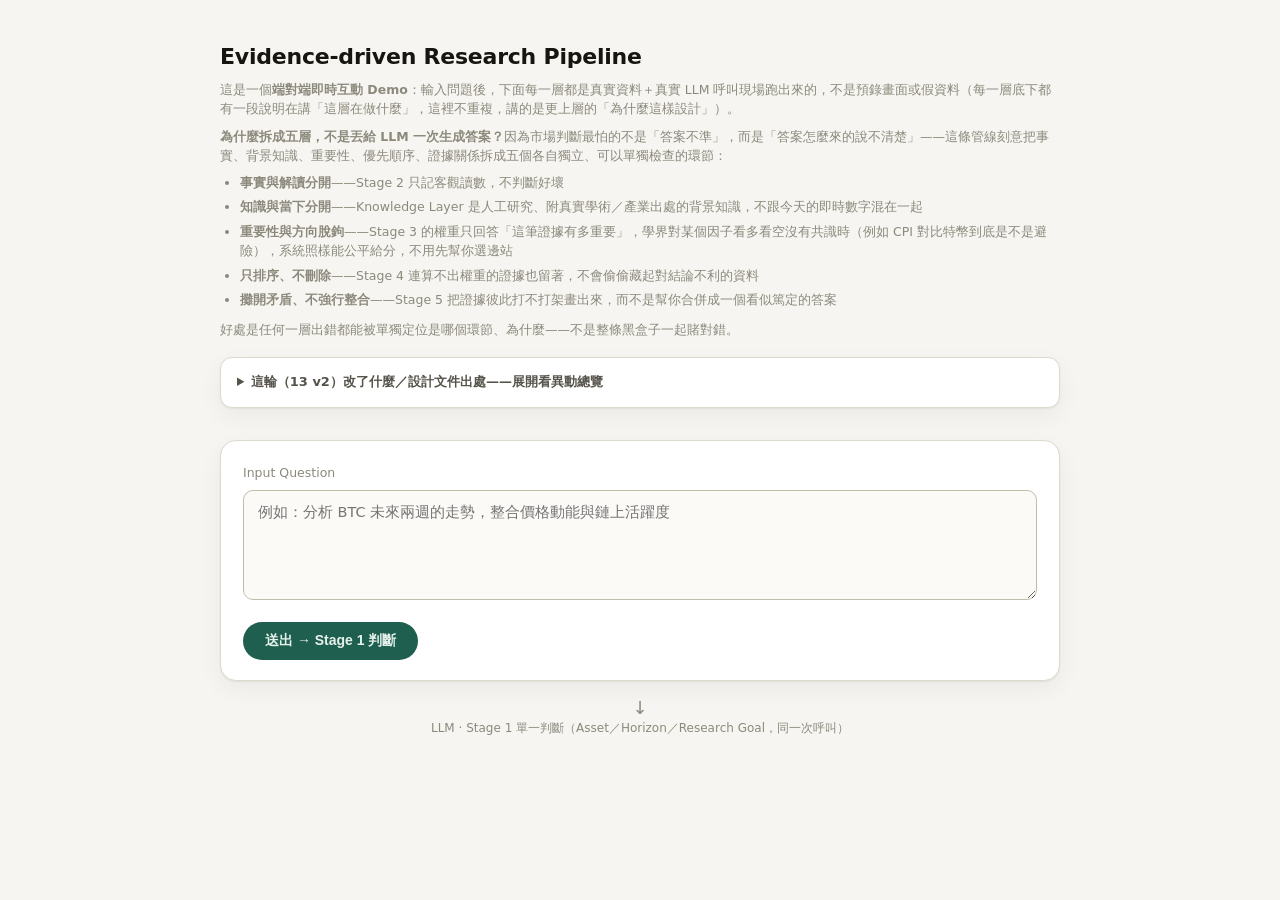
==== 14_流程圖視覺報告.html @ 1dd5ca8c "add: 14 顯示規格檔來源與 features 全欄位；demo API 的爬蟲文字接上注入防護 **14 顯示層**：資料早就是規格檔驅動的了，但畫面上看不出來——看不出數字照哪份 規格檔算、規" ====
<!--
  對應：[[13流程圖迭代定案v2]]（Stage 1-9 這輪異動）

  ⚠️ 畫面 badge 編號跟 13 文件的設計編號**不是一一對應**，這是刻意的，理由見下方
  ①，換算表如下（後面提到「Stage N」除非特別註明，一律是設計文件編號）：

  | 設計文件編號 | 內容 | 畫面 badge |
  |---|---|---|
  | Stage 1 | LLM 判斷 Asset/Horizon/Research Goal | 1 |
  | Stage 2 | Feature Extraction | 2 |
  | Stage 3 | Knowledge Layer | （併入 Stage 2 卡片，點開才看得到，無獨立 badge） |
  | Stage 4 | Dynamic Evidence Weight Engine | 3 |
  | Stage 5 | Evidence Card ＋ Prioritization | 4 |
  | Stage 6 | Evidence Graph | 5 |
  | Stage 7 | 交叉驗證層 | 6 |
  | Stage 8 | 辯論層 | 7 |
  | Stage 9 | 結論層＋信心分數 | 8 |

  頁面編號沿革（2026-08-02 三次異動）：
  ①原本獨立一個區塊的 Knowledge Layer（設計文件 Stage 3）併進 Stage 2 卡片內，
    改成點開「查看 Knowledge Layer」才看得到——它本來就是查表用的背景知識，
    不是每次都要看的即時數字，這一併就讓後面所有 badge 都比設計編號少 1。
    程式碼內部的 id 前綴（s3／s4／s5／s6…）刻意跟設計文件編號對齊、不跟著
    badge 換，只有畫面上看得到的 badge 數字跟標題文字改了，避免動到大量
    內部管線只為了改個顯示編號。
  ②新增 Evidence Graph（設計文件 Stage 6，畫面 badge 5）——吃 Stage 5 已經
    抓到的 evidence_cards 在前端組圖，不打 /api/stage6（避免重跑一次完整
    pipeline、多等一次 LLM），圖演算法是 webapp/stage1_demo_api.py 的
    `_build_evidence_graph` 移植版，兩邊要保持邏輯一致。同時新增第六個
    factor：etf（美國現貨 BTC ETF 淨流量，資料源 bitbo.io，樣本只有近 9-10
    個交易日）。
  ③新增交叉驗證／辯論／結論三層（設計文件 Stage 7-9，畫面 badge 6-8）——
    **不重寫一套新的推理鏈**，直接呼叫 agent/reasoning/pipeline.py 既有的
    run_reasoning()（Step A→B→C1/C2→D＋L5 信心分數，846+ 測試覆蓋、
    release/v1 上線），只把 Stage 5 的 Evidence Card 轉成它要的 Evidence
    物件格式。這三層很貴（最多 7 次 LLM），改成按鈕手動觸發，不像前面幾層
    自動打。
  ④Stage 2 卡片與 Evidence Card 補上「規格檔來源」顯示——端點／參數／欄位清單
    讀自 `Stage 2 — Feature Extraction/{factor}.yaml`、卡片格子讀自
    `Stage 5 — Evidence Card ＋ Prioritization/{factor}.md`（見 webapp/stage_specs.py）。
    這件事本來只在程式裡，畫面上看不出來數字是照哪份規格檔算的，也看不出
    「規格檔定義了幾格、哪幾格結構性不存在／哪幾格 demo 還沒實作」。現在每張
    Stage 2 卡片下方會列出規格檔路徑與欄位分類，可展開看 features 全欄位；
    Evidence Card 則顯示卡片 schema 出處、對應欄位（如 cpi 的
    primary_horizon → reaction_window）與「schema 有、這次填不出來」的格子。
    panews_sentiment 另外顯示爬蟲文字的注入防護結果（隔離／標記篇數）。
  全部為真實可互動 demo，呼叫 HOYAbit_ai_agent/webapp/stage1_demo_api.py：
    Stage 1 打 Bedrock 判斷 Asset/Horizon/Research Goal（單一 LLM call）
    Stage 2/3/4/5（設計編號，畫面 2/3/4）由同一次 /api/stage5 呼叫驅動（避免多次 LLM 窗口判斷不一致）
    Stage 6（畫面 5）前端組圖，不額外打 API
    Stage 7-9（畫面 6-8）呼叫 /api/stage789，手動按鈕觸發
    Knowledge Layer 純查表讀 Stage 3 — Knowledge Layer/{factor}.md，刻意不打 LLM
  啟動方式見同目錄 HOYAbit_ai_agent/webapp/stage1_demo_api.py 檔頭註解。
-->
<!doctype html>
<html lang="zh-Hant">
<head>
<meta charset="utf-8">
<meta name="viewport" content="width=device-width, initial-scale=1">
<title>Evidence-driven Research Pipeline · Stage 1-9</title>
<style>
  :root {
    color-scheme: light;
    --page: #f6f5f1;
    --surface: #ffffff;
    --surface-2: #fbfaf7;
    --ink: #16150f;
    --ink-2: #55534a;
    --muted: #8c897c;
    --line: #ddd9cc;
    --line-strong: #c2bda9;
    --accent-1: #1f5f4f;   /* Stage 1 — 已可互動 */
    --accent-1-bg: #e6f1ec;
    --accent-2: #a15b1f;   /* Stage 2 — 設計骨架 */
    --accent-2-bg: #f5ead9;
    --accent-3: #5b3fa1;   /* Stage 3 — 設計骨架 */
    --accent-3-bg: #ece6f7;
    --accent-4: #1f5f8f;   /* Stage 4 — 已可互動 */
    --accent-4-bg: #e3edf5;
    --accent-5: #7a5230;   /* Stage 5 — 已可互動 */
    --accent-5-bg: #f2e9df;
    --accent-6: #2f6a6a;   /* Stage 6（畫面編號 5）— Evidence Graph，已可互動 */
    --accent-6-bg: #e2eeee;
    --accent-7: #8a6d1f;   /* Stage 7（畫面編號 6）— 交叉驗證層，已可互動 */
    --accent-7-bg: #f3ecd7;
    --accent-8: #8f2f4f;   /* Stage 8（畫面編號 7）— 辯論層，已可互動 */
    --accent-8-bg: #f5e2e8;
    --accent-9: #2f3f8f;   /* Stage 9（畫面編號 8）— 結論層＋信心分數，已可互動 */
    --accent-9-bg: #e2e5f5;
    --danger: #a13f2f;
    --danger-bg: #f6e6e2;
    --shadow: 0 1px 2px rgba(22,21,15,0.06), 0 8px 24px rgba(22,21,15,0.05);
  }
  @media (prefers-color-scheme: dark) {
    :root {
      color-scheme: dark;
      --page: #12110d;
      --surface: #1c1b16;
      --surface-2: #201f19;
      --ink: #f3f1e8;
      --ink-2: #c9c6b7;
      --muted: #948f7d;
      --line: #38362c;
      --line-strong: #4c4938;
      --accent-1: #5fcf9f;
      --accent-1-bg: #1c2e26;
      --accent-2: #e0a25c;
      --accent-2-bg: #332a1a;
      --accent-3: #b39cf0;
      --accent-3-bg: #2a2438;
      --accent-4: #6fb3e0;
      --accent-4-bg: #1c2a33;
      --accent-5: #d3a878;
      --accent-5-bg: #2e2519;
      --accent-6: #6fd0d0;
      --accent-6-bg: #1c2f2f;
      --accent-7: #d9b95c;
      --accent-7-bg: #332c18;
      --accent-8: #e08aa8;
      --accent-8-bg: #331c26;
      --accent-9: #8a97e0;
      --accent-9-bg: #1c1f33;
      --danger: #e08a78;
      --danger-bg: #3a2420;
      --shadow: 0 1px 2px rgba(0,0,0,0.3), 0 8px 24px rgba(0,0,0,0.35);
    }
  }
  :root[data-theme="dark"] {
    color-scheme: dark;
    --page: #12110d; --surface: #1c1b16; --surface-2: #201f19; --ink: #f3f1e8; --ink-2: #c9c6b7; --muted: #948f7d;
    --line: #38362c; --line-strong: #4c4938;
    --accent-1: #5fcf9f; --accent-1-bg: #1c2e26;
    --accent-2: #e0a25c; --accent-2-bg: #332a1a;
    --accent-3: #b39cf0; --accent-3-bg: #2a2438;
    --accent-4: #6fb3e0; --accent-4-bg: #1c2a33;
    --accent-5: #d3a878; --accent-5-bg: #2e2519;
    --accent-6: #6fd0d0; --accent-6-bg: #1c2f2f;
    --accent-7: #d9b95c; --accent-7-bg: #332c18;
    --accent-8: #e08aa8; --accent-8-bg: #331c26;
    --accent-9: #8a97e0; --accent-9-bg: #1c1f33;
    --danger: #e08a78; --danger-bg: #3a2420;
    --shadow: 0 1px 2px rgba(0,0,0,0.3), 0 8px 24px rgba(0,0,0,0.35);
  }
  :root[data-theme="light"] {
    color-scheme: light;
    --page: #f6f5f1; --surface: #ffffff; --surface-2: #fbfaf7; --ink: #16150f; --ink-2: #55534a; --muted: #8c897c;
    --line: #ddd9cc; --line-strong: #c2bda9;
    --accent-1: #1f5f4f; --accent-1-bg: #e6f1ec;
    --accent-2: #a15b1f; --accent-2-bg: #f5ead9;
    --accent-3: #5b3fa1; --accent-3-bg: #ece6f7;
    --accent-4: #1f5f8f; --accent-4-bg: #e3edf5;
    --accent-5: #7a5230; --accent-5-bg: #f2e9df;
    --accent-6: #2f6a6a; --accent-6-bg: #e2eeee;
    --accent-7: #8a6d1f; --accent-7-bg: #f3ecd7;
    --accent-8: #8f2f4f; --accent-8-bg: #f5e2e8;
    --accent-9: #2f3f8f; --accent-9-bg: #e2e5f5;
    --danger: #a13f2f; --danger-bg: #f6e6e2;
    --shadow: 0 1px 2px rgba(22,21,15,0.06), 0 8px 24px rgba(22,21,15,0.05);
  }

  * { box-sizing: border-box; }
  body {
    margin: 0;
    background: var(--page);
    color: var(--ink);
    font-family: system-ui, -apple-system, "Segoe UI", "Microsoft JhengHei", sans-serif;
    line-height: 1.55;
  }
  code, .mono { font-family: ui-monospace, Consolas, "SFMono-Regular", monospace; }

  .wrap { max-width: 880px; margin: 0 auto; padding: 40px 20px 80px; }

  header.top { margin-bottom: 28px; }
  header.top h1 { font-size: 22px; margin: 0 0 6px; letter-spacing: -0.01em; }
  header.top .lineage { color: var(--muted); font-size: 12.5px; margin: 0 0 18px; }
  header.top .lineage code { font-size: 12px; }
  header.top .lineage p { margin: 0 0 8px; }
  header.top .lineage ul { margin: 4px 0 10px; padding-left: 20px; }
  header.top .lineage li { margin-bottom: 6px; line-height: 1.5; }

  .changelog {
    background: var(--surface); border: 1px solid var(--line); border-radius: 12px;
    padding: 14px 16px; box-shadow: var(--shadow);
  }
  .changelog summary { cursor: pointer; font-size: 13px; color: var(--ink-2); font-weight: 600; }
  .changelog table { width: 100%; border-collapse: collapse; margin-top: 12px; font-size: 12.5px; }
  .changelog th, .changelog td { text-align: left; padding: 6px 8px; border-bottom: 1px solid var(--line); vertical-align: top; }
  .changelog th { color: var(--muted); font-weight: 600; }

  .stack { position: relative; margin-top: 32px; }

  .page { display: block; }
  .page.hidden { display: none; }

  .card {
    background: var(--surface); border: 1px solid var(--line); border-radius: 16px;
    padding: 22px 22px 20px; box-shadow: var(--shadow);
  }

  .query-card textarea {
    width: 100%; min-height: 110px; resize: vertical;
    border: 1px solid var(--line-strong); border-radius: 10px; padding: 12px 14px;
    background: var(--surface-2); color: var(--ink); font-size: 14.5px; font-family: inherit;
  }
  .query-card textarea:focus { outline: 2px solid var(--accent-1); outline-offset: 1px; }
  .query-card label { display: block; font-size: 12.5px; color: var(--muted); margin-bottom: 8px; }

  .submit-row { display: flex; align-items: center; gap: 14px; margin-top: 14px; }
  button.primary {
    appearance: none; border: none; border-radius: 999px; cursor: pointer;
    background: var(--accent-1); color: var(--accent-1-bg); font-size: 14px; font-weight: 600;
    padding: 10px 22px; transition: opacity .15s ease;
  }
  button.primary:hover { opacity: .88; }
  button.primary:disabled { opacity: .5; cursor: default; }
  button.ghost {
    appearance: none; border: 1px solid var(--line-strong); border-radius: 999px; cursor: pointer;
    background: transparent; color: var(--ink-2); font-size: 13px; padding: 8px 16px;
  }
  .spinner {
    width: 15px; height: 15px; border-radius: 50%;
    border: 2px solid var(--line-strong); border-top-color: var(--accent-1);
    animation: spin .7s linear infinite; display: none;
  }
  .spinner.on { display: inline-block; }
  @keyframes spin { to { transform: rotate(360deg); } }

  .flow-arrow {
    display: flex; flex-direction: column; align-items: center; gap: 2px;
    color: var(--muted); font-size: 12px; margin: 18px 0;
  }
  .flow-arrow .glyph { font-size: 18px; line-height: 1; }

  .error-box {
    display: none; margin-top: 14px; padding: 12px 14px; border-radius: 10px;
    background: var(--danger-bg); color: var(--danger); font-size: 13px; white-space: pre-wrap;
  }
  .error-box.on { display: block; }

  /* --- Page 2 --- */
  .echo-question {
    font-size: 13px; color: var(--muted); margin-bottom: 4px;
  }
  .echo-question .q-text {
    display: block; margin-top: 6px; font-size: 15px; color: var(--ink); font-weight: 600;
  }

  .stage-card { border-radius: 16px; padding: 20px 22px; margin-top: 18px; border: 1px solid var(--line); box-shadow: var(--shadow); }
  .stage-head { display: flex; align-items: center; gap: 10px; margin-bottom: 14px; }
  /* 大標下的一句話：這層在做什麼。跟卡片最下方那段長註記分工——
     這裡回答「是什麼」，下面那段回答「怎麼做到的、有哪些限制」。 */
  .stage-lead {
    margin: -6px 0 14px; font-size: 13px; line-height: 1.65; color: var(--ink-2);
    padding-left: 36px;   /* 對齊標題文字，讓它看起來是標題的延伸而不是內容的一部分 */
  }
  .stage-lead b { color: var(--ink); font-weight: 600; }

  /* 三型差異對照表：Statistical／Event／Sentiment 在該層各自被怎麼處理 */
  .type-table {
    margin: 0 0 14px 36px; border-collapse: collapse; font-size: 12.5px;
    background: var(--surface); border: 1px solid var(--line); border-radius: 8px; overflow: hidden;
  }
  .type-table th, .type-table td {
    text-align: left; padding: 7px 10px; border-bottom: 1px solid var(--line); vertical-align: top;
  }
  .type-table tr:last-child td { border-bottom: none; }
  .type-table th { color: var(--muted); font-weight: 600; white-space: nowrap; background: var(--surface-2); }
  .type-table td:first-child { white-space: nowrap; font-weight: 600; color: var(--ink); }
  .type-table code { font-size: 11.5px; }
  details.type-box { margin: 0 0 14px 36px; }
  details.type-box > summary {
    cursor: pointer; font-size: 12.5px; color: var(--ink-2); font-weight: 600; margin-bottom: 8px;
  }
  details.type-box .type-table { margin-left: 0; }
  .stage-badge {
    width: 26px; height: 26px; border-radius: 8px; display: flex; align-items: center; justify-content: center;
    font-size: 13px; font-weight: 700; flex: none;
  }
  .stage-title { font-size: 14.5px; font-weight: 700; }
  .stage-tag {
    font-size: 11px; padding: 2px 8px; border-radius: 999px; font-weight: 600; margin-left: auto;
  }

  .s1 { background: var(--accent-1-bg); }
  .s1 .stage-badge { background: var(--accent-1); color: var(--accent-1-bg); }
  .s1 .stage-title { color: var(--accent-1); }
  .s1 .stage-tag { background: var(--accent-1); color: var(--accent-1-bg); }

  .s2 { background: var(--accent-2-bg); }
  .s2 .stage-badge { background: var(--accent-2); color: var(--accent-2-bg); }
  .s2 .stage-title { color: var(--accent-2); }
  .s2 .stage-tag { background: transparent; color: var(--accent-2); border: 1px solid var(--accent-2); }

  .s3 { background: var(--accent-3-bg); }
  .s3 .stage-badge { background: var(--accent-3); color: var(--accent-3-bg); }
  .s3 .stage-title { color: var(--accent-3); }
  .s3 .stage-tag { background: transparent; color: var(--accent-3); border: 1px solid var(--accent-3); }

  .s4 { background: var(--accent-4-bg); }
  .s4 .stage-badge { background: var(--accent-4); color: var(--accent-4-bg); }
  .s4 .stage-title { color: var(--accent-4); }
  .s4 .stage-tag { background: var(--accent-4); color: var(--accent-4-bg); }

  .s5 { background: var(--accent-5-bg); }
  .s5 .stage-badge { background: var(--accent-5); color: var(--accent-5-bg); }
  .s5 .stage-title { color: var(--accent-5); }
  .s5 .stage-tag { background: var(--accent-5); color: var(--accent-5-bg); }

  .s6 { background: var(--accent-6-bg); }
  .s6 .stage-badge { background: var(--accent-6); color: var(--accent-6-bg); }
  .s6 .stage-title { color: var(--accent-6); }
  .s6 .stage-tag { background: var(--accent-6); color: var(--accent-6-bg); }

  /* ---- Stage 6：真的畫成節點圖，不是清單 ---- */
  .graph-wrap {
    background: var(--surface); border: 1px solid var(--line); border-radius: 12px;
    padding: 8px; display: flex; justify-content: center;
  }
  .graph-svg { width: 100%; max-width: 480px; height: auto; }
  .graph-svg .g-edge-line { stroke-width: 1.6; fill: none; }
  .graph-svg .g-edge-line.independent { stroke: var(--line-strong); stroke-dasharray: 4 3; }
  .graph-svg .g-edge-line.supports { stroke: var(--accent-6); }
  .graph-svg .g-edge-line.conflicts { stroke: var(--danger); }
  .graph-svg .g-edge-label {
    font-size: 8.5px; fill: var(--muted); font-weight: 600; text-anchor: middle;
  }
  .graph-svg .g-node circle {
    fill: var(--accent-6-bg); stroke: var(--accent-6); stroke-width: 1.8;
  }
  .graph-svg .g-node.isolated circle {
    fill: var(--surface-2); stroke: var(--line-strong); stroke-dasharray: 3 2;
  }
  .graph-svg .g-node text {
    font-size: 9.5px; fill: var(--ink); text-anchor: middle; font-weight: 600;
    paint-order: stroke; stroke: var(--surface); stroke-width: 3px;
  }
  .graph-svg .g-node .g-node-coin { font-size: 7.5px; fill: var(--muted); font-weight: 500; }

  .graph-legend { display: flex; flex-wrap: wrap; gap: 14px; margin-top: 12px; font-size: 11.5px; color: var(--ink-2); }
  .graph-legend .g-item { display: flex; align-items: center; gap: 5px; }
  .graph-legend .g-swatch { width: 16px; height: 2px; flex: none; }
  .graph-legend .g-swatch.supports { background: var(--accent-6); }
  .graph-legend .g-swatch.conflicts { background: var(--danger); }
  .graph-legend .g-swatch.independent {
    background: repeating-linear-gradient(90deg, var(--line-strong) 0 4px, transparent 4px 7px);
  }
  .graph-legend .g-dot {
    width: 10px; height: 10px; border-radius: 50%; flex: none;
    background: var(--surface-2); border: 1.5px dashed var(--line-strong);
  }

  .graph-edge-row { display: flex; align-items: center; gap: 8px; font-size: 13px; margin-bottom: 6px; }
  .graph-edge-row .rel-tag {
    font-size: 10.5px; font-weight: 700; padding: 1px 7px; border-radius: 999px;
    background: var(--accent-6); color: var(--accent-6-bg); flex: none;
  }
  .graph-edge-row .rel-tag.conflicts { background: var(--danger); color: var(--danger-bg); }
  .graph-edge-row .rel-tag.independent { background: var(--line-strong); color: var(--ink); }

  .s7 { background: var(--accent-7-bg); }
  .s7 .stage-badge { background: var(--accent-7); color: var(--accent-7-bg); }
  .s7 .stage-title { color: var(--accent-7); }
  .s7 .stage-tag { background: var(--accent-7); color: var(--accent-7-bg); }

  .s8 { background: var(--accent-8-bg); }
  .s8 .stage-badge { background: var(--accent-8); color: var(--accent-8-bg); }
  .s8 .stage-title { color: var(--accent-8); }
  .s8 .stage-tag { background: var(--accent-8); color: var(--accent-8-bg); }

  .s9 { background: var(--accent-9-bg); }
  .s9 .stage-badge { background: var(--accent-9); color: var(--accent-9-bg); }
  .s9 .stage-title { color: var(--accent-9); }
  .s9 .stage-tag { background: var(--accent-9); color: var(--accent-9-bg); }

  /* Stage 6-8（辯論鏈）觸發按鈕：這段很貴（最多 7 次 LLM），不像前面自動打，
     要 Ken 自己按才會跑。 */
  .reason-trigger {
    display: flex; align-items: center; gap: 12px; padding: 14px 16px;
    background: var(--surface); border: 1px dashed var(--line-strong); border-radius: 12px;
  }
  .reason-trigger .rt-note { font-size: 12.5px; color: var(--muted); flex: 1 1 auto; }

  /* 交叉驗證層：一致訊號 / 矛盾訊號 兩欄並排 */
  .cv-columns { display: grid; grid-template-columns: 1fr 1fr; gap: 14px; }
  @media (max-width: 620px) { .cv-columns { grid-template-columns: 1fr; } }
  .cv-col h5 { margin: 0 0 8px; font-size: 12px; display: flex; align-items: center; gap: 6px; }
  .cv-col ul { margin: 0; padding-left: 18px; font-size: 12.5px; color: var(--ink-2); }
  .cv-col li { margin-bottom: 6px; line-height: 1.55; }
  .cv-dot { width: 8px; height: 8px; border-radius: 50%; flex: none; }
  .cv-dot.ok { background: var(--accent-6); }
  .cv-dot.warn { background: var(--danger); }

  /* 辯論逐輪：正方／反方交錯排版，像對話串 */
  .debate-round { margin-bottom: 16px; }
  .debate-round .dr-label { font-size: 11px; color: var(--muted); font-weight: 700; letter-spacing: .04em; margin-bottom: 8px; text-transform: uppercase; }
  .debate-turn {
    border-radius: 12px; padding: 12px 14px; margin-bottom: 8px; font-size: 13px; line-height: 1.6;
    max-width: 92%;
  }
  .debate-turn.bull { background: var(--accent-6-bg); border: 1px solid var(--accent-6); margin-right: auto; }
  .debate-turn.bear { background: var(--accent-8-bg); border: 1px solid var(--accent-8); margin-left: auto; }
  .debate-turn .dt-role { font-size: 11px; font-weight: 700; margin-bottom: 5px; display: flex; align-items: center; gap: 6px; }
  .debate-turn.bull .dt-role { color: var(--accent-6); }
  .debate-turn.bear .dt-role { color: var(--accent-8); }
  .debate-turn .dt-critique {
    margin-bottom: 8px; padding-bottom: 8px; border-bottom: 1px dashed var(--line-strong);
    color: var(--ink-2); font-style: italic;
  }
  .debate-turn .dt-evidence { margin-top: 8px; }

  /* 結論層＋信心分數：圓環量表 */
  .conclusion-box { font-size: 13.5px; line-height: 1.7; }
  .confidence-gauge { display: flex; align-items: center; gap: 18px; margin: 10px 0 16px; flex-wrap: wrap; }
  .cg-ring { flex: none; }
  .cg-breakdown { flex: 1 1 240px; min-width: 200px; }
  .cg-bar-row { display: flex; align-items: center; gap: 8px; margin-bottom: 7px; font-size: 12px; }
  .cg-bar-row .cg-label { flex: 0 0 92px; color: var(--muted); }
  .cg-bar-track { flex: 1 1 auto; height: 7px; border-radius: 999px; background: var(--surface-2); border: 1px solid var(--line); overflow: hidden; }
  .cg-bar-fill { height: 100%; background: var(--accent-9); border-radius: 999px; }
  .cg-bar-row .cg-value { flex: 0 0 34px; text-align: right; font-weight: 600; }

  .field-row { display: flex; flex-wrap: wrap; gap: 10px 24px; margin-bottom: 10px; }
  .field { min-width: 140px; }
  .field .k { font-size: 11.5px; color: var(--muted); margin-bottom: 3px; }
  .field .v { font-size: 14px; font-weight: 600; }
  .chip {
    display: inline-block; padding: 2px 10px; border-radius: 999px; font-size: 12.5px;
    background: var(--surface); border: 1px solid var(--line-strong); margin: 2px 4px 2px 0;
  }
  .reasoning { font-size: 13px; color: var(--ink-2); margin-top: 10px; border-top: 1px dashed var(--line-strong); padding-top: 10px; }

  .schema-grid { display: grid; grid-template-columns: repeat(auto-fit, minmax(200px, 1fr)); gap: 12px; }
  /* 一個 factor 佔滿一整列、由上往下堆疊——每個 factor 的欄位在寬版面裡
     左右對齊比較好讀，不會被擠成窄欄折行。 */
  .factor-row { display: grid; grid-template-columns: 1fr; gap: 12px; }

  /* 出處清單：預設收合，避免一長串網址把卡片撐爛 */
  .ref-box {
    margin-top: 4px; border: 1px solid var(--line); border-radius: 8px;
    background: var(--surface); padding: 8px 10px;
  }
  .ref-box summary {
    cursor: pointer; font-size: 12px; color: var(--ink-2); font-weight: 600;
    list-style: revert;
  }
  .ref-box[open] summary { margin-bottom: 8px; }
  .ref-body .lr-note { margin-top: 8px; }
  .ref-list { margin: 4px 0 0; padding-left: 18px; font-size: 12.5px; color: var(--ink-2); }
  .ref-list li { margin-bottom: 5px; line-height: 1.5; }
  .ref-list a { color: var(--accent-3); text-decoration: none; }
  .ref-list a:hover { text-decoration: underline; }
  .ref-tag {
    display: inline-block; margin-right: 6px; padding: 0 6px; border-radius: 4px;
    font-size: 10px; font-weight: 700; letter-spacing: .02em;
    background: var(--surface-2); border: 1px solid var(--line-strong); color: var(--muted);
  }
  .schema-block {
    background: var(--surface); border: 1px solid var(--line); border-radius: 10px; padding: 12px 14px;
  }
  .schema-block h4 { margin: 0 0 8px; font-size: 12.5px; display: flex; align-items: center; gap: 8px; }
  .schema-block ul { margin: 0; padding-left: 18px; font-size: 12.5px; color: var(--ink-2); }
  .schema-block li { margin-bottom: 3px; }

  .live-pill {
    font-size: 10.5px; font-weight: 600; padding: 1px 7px; border-radius: 999px;
    background: var(--accent-1); color: var(--accent-1-bg);
  }
  .live-pill.err { background: var(--danger); color: var(--danger-bg); }
  .live-result {
    display: none; margin-top: 10px; padding-top: 10px; border-top: 1px dashed var(--line-strong);
    font-size: 12.5px;
  }
  /* 固定寬度標籤欄＋彈性內容欄的兩欄式排版（像 definition list）：
     卡片改成滿版寬度後，原本左右對齊到底（justify-content: space-between）
     在短值上會把標籤跟值拉開一大截空白，在長值上又會擠成一團——換成標籤固定
     寬度、值往右接著寫、需要就自然換行，短值長值都能對齊、不再忽鬆忽緊。 */
  .live-result .lr-row { display: flex; align-items: flex-start; gap: 14px; margin-bottom: 7px; }
  .live-result .lr-row .lr-k { color: var(--muted); flex: 0 0 150px; }
  .live-result .lr-row .lr-v { font-weight: 500; flex: 1 1 auto; min-width: 0; line-height: 1.6; }
  .live-result .lr-note { color: var(--muted); font-size: 11.5px; margin-top: 6px; }
  .mini-error { display: none; margin-top: 8px; font-size: 12px; color: var(--danger); }

  .todo-note {
    margin-top: 14px; font-size: 12px; color: var(--muted); display: flex; gap: 6px; align-items: flex-start;
  }
  .todo-note .dot { flex: none; margin-top: 5px; width: 6px; height: 6px; border-radius: 50%; background: currentColor; }

  .back-row { margin-top: 22px; }
</style>
</head>
<body>
<div class="wrap">

  <header class="top">
    <h1>Evidence-driven Research Pipeline</h1>
    <div class="lineage">
      <p>這是一個<b>端對端即時互動 Demo</b>：輸入問題後，下面每一層都是真實資料＋真實 LLM 呼叫現場跑出來的，不是預錄畫面或假資料（每一層底下都有一段說明在講「這層在做什麼」，這裡不重複，講的是更上層的「為什麼這樣設計」）。</p>
      <p><b>為什麼拆成五層，不是丟給 LLM 一次生成答案？</b>因為市場判斷最怕的不是「答案不準」，而是「答案怎麼來的說不清楚」——這條管線刻意把事實、背景知識、重要性、優先順序、證據關係拆成五個各自獨立、可以單獨檢查的環節：</p>
      <ul>
        <li><b>事實與解讀分開</b>——Stage 2 只記客觀讀數，不判斷好壞</li>
        <li><b>知識與當下分開</b>——Knowledge Layer 是人工研究、附真實學術／產業出處的背景知識，不跟今天的即時數字混在一起</li>
        <li><b>重要性與方向脫鉤</b>——Stage 3 的權重只回答「這筆證據有多重要」，學界對某個因子看多看空沒有共識時（例如 CPI 對比特幣到底是不是避險），系統照樣能公平給分，不用先幫你選邊站</li>
        <li><b>只排序、不刪除</b>——Stage 4 連算不出權重的證據也留著，不會偷偷藏起對結論不利的資料</li>
        <li><b>攤開矛盾、不強行整合</b>——Stage 5 把證據彼此打不打架畫出來，而不是幫你合併成一個看似篤定的答案</li>
      </ul>
      <p>好處是任何一層出錯都能被單獨定位是哪個環節、為什麼——不是整條黑盒子一起賭對錯。</p>
    </div>

    <details class="changelog">
      <summary>這輪（13 v2）改了什麼／設計文件出處——展開看異動總覽</summary>
      <p style="font-size:12.5px; color:var(--muted); margin:0 0 10px;">
        設計文件：<code>13_流程圖迭代定案v2.md</code>（Stage 1-9 這輪異動）／完整迭代脈絡見 <code>07_流程圖迭代定案.md</code>。
        本頁 Stage 1-9（設計文件編號，非畫面 badge 編號）全部接上真實資料與真實 LLM 呼叫，Statistical／Event／Sentiment 三型都有；Stage 6 Evidence Graph 吃 Stage 5 同一份回應在前端畫圖，不再打一次 API；Stage 7-9（交叉驗證／辯論／結論＋信心分數）直接呼叫既有的 <code>agent/reasoning/pipeline.py</code> 完整推理鏈（不重寫一套新的），手動按鈕觸發，不像前面自動打——最多 7 次 LLM 呼叫，太貴不能每次查詢自動跑。
      </p>
      <table>
        <tr><th>項目</th><th>11 原設計</th><th>13 這輪改動</th></tr>
        <tr><td>Query Understanding</td><td>獨立層，判斷方式未明說</td><td>併入 Stage 1，明確定義為<b>單一 LLM 判斷</b></td></tr>
        <tr><td>Stage 1 Evidence Validation</td><td>正式流程第一層</td><td>先暫緩不做（非刪除）</td></tr>
        <tr><td>Stage 2 Feature Extraction</td><td>對已收集證據做特徵抽取，欄位固定</td><td>改成「去抓資料」，<b>時間尺度由 LLM 依 Horizon 決定</b></td></tr>
        <tr><td>Stage 3 Knowledge Layer</td><td>固定 library，last_updated 只記錄結果</td><td>新增<b>每日 rolling window 刷新機制</b></td></tr>
        <tr><td>Stage 4 Dynamic Evidence Weight Engine</td><td>ic 寫死示範值；Modifier 五線索沒範圍沒算法</td><td>ic 改成吃 Horizon 的 <b>rolling_spearman_ic</b>；<code>context_modifier</code> 定範圍 <code>[0.5, 2.0]</code>，砍掉 <code>context</code>，剩四線索各自定義計算依據；Prior Weight 拆<b>三種來源</b>（ic／impact_level／Domain Knowledge）</td></tr>
        <tr><td>Stage 5 Evidence Card ＋ Prioritization</td><td>Evidence Card 只是組裝層，排序另立 Stage 6（五個輸入）</td><td><b>原 Stage 6 併入</b>——排序輸入收斂成<b>單一 <code>evidence_weight</code></b>（2026-08-02 再次拍板：一律照權重，不因 Prior Weight 來源不同而分組；同日補充拍板<b>比大小時取絕對值</b>——負 ic 是反向訊號不是弱訊號，代價是名次不表達方向），<code>evidence_coverage</code> 不參與排序、定義待拍板</td></tr>
      </table>
    </details>
  </header>

  <div class="stack">

    <!-- ============ Page 1：輸入 ============ -->
    <section id="page-1" class="page">
      <div class="card query-card">
        <label for="query-input">Input Question</label>
        <textarea id="query-input" placeholder="例如：分析 BTC 未來兩週的走勢，整合價格動能與鏈上活躍度"></textarea>

        <div class="submit-row">
          <button class="primary" id="submit-btn" type="button">送出 → Stage 1 判斷</button>
          <span class="spinner" id="spinner"></span>
        </div>

        <div class="error-box" id="error-box"></div>
      </div>

      <div class="flow-arrow">
        <span class="glyph">↓</span>
        <span>LLM · Stage 1 單一判斷（Asset／Horizon／Research Goal，同一次呼叫）</span>
      </div>
    </section>

    <!-- ============ Page 2：結果 ============ -->
    <section id="page-2" class="page hidden">

      <div class="card">
        <div class="echo-question">
          Question
          <span class="q-text" id="echo-question-text"></span>
        </div>
      </div>

      <div class="stage-card s1">
        <div class="stage-head">
          <span class="stage-badge">1</span>
          <span class="stage-title">Stage 1 — LLM 判斷結果</span>
          <span class="stage-tag" id="backend-tag">live</span>
        </div>
        <div class="stage-lead"><b>讀懂問題。</b>把一句自然語言問句，拆成後面每一層都要吃的三個判斷：分析哪個幣、看多長的時間、想回答哪一類問題。整條流程只有這裡在「理解人話」，一次 LLM 呼叫同時定案三件事。</div>
        <div class="field-row">
          <div class="field">
            <div class="k">Asset</div>
            <div class="v" id="r-asset"></div>
          </div>
          <div class="field">
            <div class="k">Horizon</div>
            <div class="v" id="r-horizon"></div>
          </div>
          <div class="field">
            <div class="k">Research Goal</div>
            <div class="v" id="r-goal"></div>
          </div>
        </div>
        <div class="reasoning" id="r-reasoning"></div>
      </div>

      <div class="stage-card s2">
        <div class="stage-head">
          <span class="stage-badge">2</span>
          <span class="stage-title">Stage 2 — Feature Extraction</span>
          <span class="stage-tag">4 factors live</span>
        </div>
        <details class="type-box">
          <summary>三型資料在這層的差異——抓法與算得出來的欄位都不同（點開）</summary>
          <table class="type-table">
            <tr><th>型別</th><th>窗口的單位與意義</th><th>算得出來的欄位</th><th>算不出來的欄位（結構性，不是漏做）</th></tr>
            <tr>
              <td>Statistical<br><span class="lr-note">funding_rate／active_address／etf</span></td>
              <td><b>天</b>——「回看多久」。由 LLM 依 Horizon 現場判斷</td>
              <td>現值、<code>percentile</code>（相對這段窗口的位置）、<code>trend</code>（窗口內前後半段比較）</td>
              <td>—</td>
            </tr>
            <tr>
              <td>Event<br><span class="lr-note">cpi</span></td>
              <td><b>月</b>——資料本身是月頻，LLM 判斷的天數要先換算成月（<code>window_months</code>）</td>
              <td>現值、<code>percentile</code>、<code>mom_pct</code>／<code>yoy_pct</code>（月增／年增，事件型才有意義的變化率）</td>
              <td><code>trend</code>——月頻資料在短窗口內只有 1~2 筆，做前後半段比較沒有意義</td>
            </tr>
            <tr>
              <td>Sentiment<br><span class="lr-note">panews_sentiment</span></td>
              <td><b>天,但只決定「往回翻多深」</b>——超出窗口的文章標記為非近期<b>但照樣計入</b>，不是過濾邊界</td>
              <td>情緒分數、<code>nonzero_ratio</code>（關鍵字法的覆蓋率）、<code>window_covered</code>（有沒有翻到窗口底）</td>
              <td>嚴格的 <code>percentile</code>——分數是簡化版關鍵字計分而非 NLP 模型，母體本身可信度有限</td>
            </tr>
            <tr>
              <td>資料源缺歷史<br><span class="lr-note">liquidation</span></td>
              <td><b>秒</b>——沒有「回看窗口」這個概念，只能開 WebSocket 監聽固定秒數</td>
              <td>觀察窗內的清算筆數與金額</td>
              <td><code>percentile</code>／<code>trend</code>／<code>slope</code> 全部——查歷史的 API 已停用，沒有母體可比</td>
            </tr>
          </table>
        </details>
        <div class="stage-lead"><b>去抓資料，只記事實。</b>每個 factor 各自打自己的資料源，算出「現在的值、相對歷史的什麼位置、近期往哪個方向走」。抓多長由 LLM 依上一層的 Horizon 現場判斷。這層不解讀好壞、不給方向結論。<br>每張卡片下方可展開的 <b>Knowledge Layer</b> 是配套的背景知識——「這個 factor 本身是什麼、擅長什麼尺度、跟誰互相印證」，純查表不推理。</div>
        <div class="factor-row" id="stage2-factors"></div>
        <div class="todo-note"><span class="dot"></span><span>五個 factor 各自真的去抓真實資料，不是同一套邏輯換名字——funding_rate／active_address 窗口＝天、由 LLM 依 Horizon 現場判斷（不是查表），而且各自有專屬的背景知識 prompt；cpi 窗口＝月，換算後才抓；liquidation 沒有「回看窗口」這個概念，是真的開 WebSocket 監聽固定秒數，percentile／trend 等需要歷史序列的欄位這個 factor 結構性沒有，一律不產生；panews_sentiment 的窗口只決定「往回翻多深」而不是過濾邊界（超出窗口的文章標記為非近期但照樣計入），翻不到窗口底時會標 <code>window_covered=false</code> 並說明只翻到哪天，情緒分數是簡化版關鍵字計分、不是 NLP 模型（<code>nonzero_ratio</code> 就是這套方法的覆蓋率）。active_address 目前只支援 BTC（資料源限制），查其他幣種會顯示原因。每張卡片下方「查看 Knowledge Layer」點開才是原本獨立一個 Stage 3 區塊的內容——Knowledge 本來就是查表用的背景知識，不是每次都要看的即時數字，跟 Stage 2 的即時抓取結果放在一起、預設收合比較合理。五份內容分別讀自 <code>Stage 3 — Knowledge Layer/{factor}.md</code>——Ken 手動研究、附真實學術／產業出處的正式版本，欄位對照 11流程圖模板.md 的 Statistical／Event／Sentiment Knowledge schema（三型不同骨架，不是同一份欄位表）。刻意不對齊結論：funding_rate 產業文獻偏肯定短期訊號，active_address 近期研究反而在講預測力減弱，cpi 學界對通膨關係沒有共識、liquidation 只能即時監聽沒有歷史可驗證、panews_sentiment 的預測力是狀態依存（極端情緒下才顯著）——每份都根據各自的資料現實寫，不是同一套模板換名字。單一事實來源是這些 .md，這支 demo 只是讀檔解析，刻意不打 LLM（Knowledge Layer 本身是 library，不是推理層）。</span></div>
      </div>

      <div class="stage-card s4">
        <div class="stage-head">
          <span class="stage-badge">3</span>
          <span class="stage-title">Stage 3 — Dynamic Evidence Weight Engine</span>
          <span class="stage-tag" id="weight-live-pill">計算中…</span>
        </div>
        <details class="type-box">
          <summary>三型資料在這層的差異——Prior 用哪種算法、Modifier 讀哪些欄位（點開）</summary>
          <table class="type-table">
            <tr><th>型別</th><th>Prior Weight 怎麼來</th><th>Modifier 的線索差在哪</th></tr>
            <tr>
              <td>Statistical<br><span class="lr-note">funding_rate／active_address／etf／panews_sentiment</span></td>
              <td><code>rolling_spearman_ic</code> <b>現場真的算</b>——因為它們每天都有連續數值，可以跟未來報酬配對算相關係數</td>
              <td>時間尺度比對 <code>primary_horizon.applicable_days</code>；關聯訊號讀 <code>confirms／conflicts</code></td>
            </tr>
            <tr>
              <td>Event<br><span class="lr-note">cpi</span></td>
              <td><b>不算 ic</b>，讀 Knowledge 的 <code>impact_level</code> 分級（Very High→0.8）——離散事件沒有「每天的值」可以跟每天的報酬配對，套 ic 的前提不成立</td>
              <td>時間尺度比對的是 <code>reaction_window</code>＋<code>expected_duration</code> 換算的區間（兩段不連續尺度的聯集）；關聯訊號讀 <code>usually_affects／related_events</code>（不是 confirms/conflicts）；<b>freshness 語意是「距上次公布多久」</b>，月頻資料本質上不可能「很新」</td>
            </tr>
            <tr>
              <td>資料源缺歷史<br><span class="lr-note">liquidation</span></td>
              <td><b>ic 算不出來</b>（沒有歷史序列可配對），改用 Domain Knowledge 給有理由的低分（0.3）——低是因為它本質是確認性訊號，不是「沒算出來所以給 0」</td>
              <td>時間尺度幾乎必然不合（適用尺度是分鐘級）；<b>freshness 恆等於「當下」</b>，因為沒有「查詢過去」這個選項</td>
            </tr>
          </table>
          <div class="lr-note" style="margin-top:6px;">三種 Prior Weight 來源最後都收斂成同一個 <code>evidence_weight</code> 概念，不是三套互不相容的系統——所以下一層可以直接照它排序。</div>
        </details>
        <div class="stage-lead"><b>決定「今天這筆證據有多重要」。</b>兩層相乘：<b>Prior Weight</b> 是這個 factor 本質上準不準／重不重要（跟今天無關），<b>Context Modifier</b> 是今天的情境該把它調高還是調低（跟今天有關）。這層只評估份量，不評估多空方向。</div>
        <div class="factor-row" id="stage4-factors"></div>
        <div class="mini-error" id="weight-live-error"></div>
        <div class="todo-note"><span class="dot"></span><span>Prior Weight 有三種來源（13 文件 2026-08-02 拍板，同一個 <code>evidence_weight</code> 概念下的不同填法）：<b>Statistical Factor</b>（funding_rate／active_address）現場真的算 <code>rolling_spearman_ic</code>；<b>Event Factor</b>（cpi）不算 ic——離散事件沒有「每天的值」可跟每天的 forward_return 配對，改讀 Knowledge Layer 的 <code>impact_level</code> 分級；<b>資料源結構性缺歷史序列</b>（liquidation）ic 也算不出來，改用 Domain Knowledge 給有理由的低分。後兩種的數值與理由都寫在 <code>Stage 4 — Dynamic Evidence Weight Engine/{factor}.md</code> 裡（資料夾名稱沿用原編號，內容沒動），程式只負責讀，不自己訂數字。Dynamic Modifier 一律真的打一次 LLM；market_regime／cross_source_consensus 兩條線索還沒接上真實資料源，LLM 會老實當「未知」處理。</span></div>
      </div>

      <div class="stage-card s5">
        <div class="stage-head">
          <span class="stage-badge">4</span>
          <span class="stage-title">Stage 4 — Evidence Card ＋ Prioritization</span>
          <span class="stage-tag" id="card-live-pill">組裝中…</span>
        </div>
        <div class="stage-lead"><b>包成統一格式，排出優先順序。</b>把前面幾層的事實／知識／權重裝進同一種卡片，再依訊號強度排出「哪幾筆最值得討論」。這層<b>不重新運算任何數字</b>，只做組裝與排序，而且只排序、不刪除。</div>
        <div class="factor-row" id="stage5-cards"></div>
        <div class="mini-error" id="card-live-error"></div>
        <div class="todo-note"><span class="dot"></span><span>純組裝層，不重新運算——直接呼叫 Stage 2(Fact)／Knowledge Layer(點進 Stage 2 卡片看)／Stage 3(Weight) 的處理函式，包成統一格式卡片。排序（原 Stage 6 併入）照 <code>|evidence_weight|</code> 由大到小——<b>2026-08-02 拍板兩件事</b>：①<b>一律照權重排序</b>，不因 Prior Weight 來源不同（ic 回測值／impact_level 人工分級／Domain Knowledge 理由）而分組或另設規則；②比大小時<b>取絕對值</b>，因為 ic 是相關係數、負值代表<b>反向訊號</b>（factor 越高、後續報酬越低）而不是弱訊號——實測 BTC funding_rate 的 <code>final=-0.55</code> 是五張卡裡強度最高的，照帶號值排卻掉到最後一名。⚠ 代價：<b>名次只表達訊號強度、不表達方向</b>，方向留在卡片的帶號原值與「方向」那一列，下游要判多空讀那兩格、不要從名次推。算不出權重的卡片排最後但<b>不刪除</b>——13 明講「不刪除，只排序」。<code>evidence_coverage</code> 定義還沒拍板，這裡不產生這個欄位假裝有定案。各 factor 的卡片設計說明見 <code>Stage 5 — Evidence Card ＋ Prioritization/{factor}.md</code>。</span></div>
      </div>

      <div class="stage-card s6">
        <div class="stage-head">
          <span class="stage-badge">5</span>
          <span class="stage-title">Stage 5 — Evidence Graph</span>
          <span class="stage-tag" id="graph-live-pill">畫圖中…</span>
        </div>
        <div class="stage-lead"><b>看證據之間打不打架。</b>把卡片之間的關係畫成圖（互相印證／互相衝突／彼此獨立），回答「這些訊號是不是在講同一件事、有沒有互相矛盾」。排序只說哪個重要，這層說它們之間的關係——圖上不含任何市場方向。</div>
        <div id="graph-body"></div>
        <div class="mini-error" id="graph-live-error"></div>
        <div class="todo-note"><span class="dot"></span><span>吃 Stage 5 已經抓到的卡片，把每張卡 Knowledge 的 <code>confirms／conflicts／independent</code> 畫成關係圖——這一層不重新判斷任何關係，也<b>不再打一次 API</b>（沿用 Stage 5 同一份回應，避免多等一次 LLM／多花一次 token，兩邊數字保證一致）。兩種誠實缺口：<b>①</b> <code>referenced_but_no_card</code>——Knowledge 提到的關聯 factor（例如 open_interest／hash-rate／price）這批查詢沒有對應卡片，不畫成邊但列出來，不是關係不存在，是這次沒有一起分析；<b>②</b> 孤立節點——例如 cpi／panews_sentiment 這類 Knowledge 骨架本身沒有對稱關係欄位（或欄位待驗證留空）的卡片，可能完全連不上任何邊，圖上用虛線淡化標示。設計文件見 <code>Stage 6 — Evidence Graph/design.md</code>，圖演算法必須跟 <code>webapp/stage1_demo_api.py</code> 的 <code>_build_evidence_graph</code> 保持一致（前端這份是移植版，見程式碼註解）。</span></div>
      </div>

      <div class="reason-trigger">
        <span class="rt-note">下面三層（交叉驗證／辯論／結論）呼叫既有的 <code>agent/reasoning/pipeline.py</code> 完整推理鏈，最多 7 次 LLM 呼叫、實測數十秒——不像前面自動打，按下去才會跑。</span>
        <span class="spinner" id="reason-spinner"></span>
        <button class="primary" id="reason-btn" type="button">開始推理辯論 →</button>
      </div>
      <div class="error-box" id="reason-error-box"></div>

      <div class="stage-card s7 hidden" id="stage7-card">
        <div class="stage-head">
          <span class="stage-badge">6</span>
          <span class="stage-title">Stage 6 — 交叉驗證層</span>
          <span class="stage-tag" id="cv-live-pill">待執行…</span>
        </div>
        <div class="stage-lead"><b>把事實攤開，看哪裡一致、哪裡打架。</b>先把證據摘成客觀事實（不下判斷），再比對哪些訊號互相印證、哪些真的矛盾——Stage 5 的關係圖如果已經標好 <code>supports</code>，這裡會直接採信不重新論證，圖沒覆蓋到的部分才自己判斷。</div>
        <div id="cv-body"></div>
        <div class="mini-error" id="cv-live-error"></div>
        <div class="todo-note"><span class="dot"></span><span>對應 <code>agent/reasoning/pipeline.py</code> 的 Step A（事實抽取，逐字轉錄不摘要）＋ Step B（交叉驗證）。<code>direction_matrix</code>（各來源方向投票）算完就不再進任何下游 prompt——辯論前先看到預先算好的方向判決等於錨定，這是 Ken v3 提案要防的事，這裡故意不顯示。</span></div>
      </div>

      <div class="stage-card s8 hidden" id="stage8-card">
        <div class="stage-head">
          <span class="stage-badge">7</span>
          <span class="stage-title">Stage 7 — 辯論層</span>
          <span class="stage-tag" id="debate-live-pill">待執行…</span>
        </div>
        <div class="stage-lead"><b>正反方對打，逼出漏洞。</b>正方先建構最有利的論證，反方看過之後具體挑毛病並提出反向論證，正方再回應——最多兩輪，雙方都看得到 Stage 5 的證據權重與關係圖（<code>supports</code> 不能疊加信心、<code>conflicts</code> 不能略過不談）。</div>
        <div id="debate-body"></div>
        <div class="mini-error" id="debate-live-error"></div>
        <div class="todo-note"><span class="dot"></span><span>對應 Step C1（正方）／C2（反方）。反方每輪自報 <code>has_new_points</code>，沒有新論點就提早收斂，不會為了湊輪數硬吵。辯論規則裡的 <code>DEBATE_WEIGHT_RULE</code>／<code>DEBATE_GRAPH_RULE</code> 是這輪稍早接進 <code>release/v1</code> 的（commit <code>109ba5a</code>／<code>4ef81cf</code>），這裡吃得到。</span></div>
      </div>

      <div class="stage-card s9 hidden" id="stage9-card">
        <div class="stage-head">
          <span class="stage-badge">8</span>
          <span class="stage-title">Stage 8 — 結論層＋信心分數</span>
          <span class="stage-tag" id="conclusion-live-pill">待執行…</span>
        </div>
        <div class="stage-lead"><b>收斂成一個判斷，並附上這個判斷有多可信。</b>信心分數分兩層：<b>Base</b>（資料品質＋訊號一致性＋證據強度，決定性、可複現）加上<b>辯論調整</b>（LLM 裁判讀完整場辯論才給，−15~+5，不對稱是刻意的——辯論若揭露真漏洞要大砍，只是確認原判斷最多小加）。</div>
        <div class="conclusion-box" id="conclusion-body"></div>
        <div class="mini-error" id="conclusion-live-error"></div>
        <div class="todo-note"><span class="dot"></span><span>對應 Step D＋L5 三維信心分數。<code>limitations</code>／<code>invalidation_conditions</code> 是報告本來就該有的自我修正機制——寫清楚「什麼情況下這個結論會被推翻」，不是自信滿滿講死。</span></div>
      </div>

      <div class="back-row">
        <button class="ghost" id="back-btn" type="button">← 回上一頁</button>
      </div>

    </section>

  </div>
</div>

<script>
  const API_BASE = ""; // 同源相對路徑：由 stage1_demo_api.py 在 http://127.0.0.1:8001/ 提供本頁時最單純

  const queryInput = document.getElementById("query-input");
  const submitBtn = document.getElementById("submit-btn");
  const spinner = document.getElementById("spinner");
  const errorBox = document.getElementById("error-box");
  const page1 = document.getElementById("page-1");
  const page2 = document.getElementById("page-2");
  const backBtn = document.getElementById("back-btn");

  // Stage 6-8（交叉驗證／辯論／結論）要重用 Stage 1 的原始問題跟 Stage 5 已經
  // 組好的卡片——不重新問一次 LLM、不重新跑一次 Stage 2-5，跟 Stage 5 圖表
  // 沿用同一份 Stage 5 回應是同一個理由（見 fetchPipeline 的註解）。
  let currentQuery = "";
  let currentCoin = "";
  let currentEvidenceCards = [];

  function showError(msg) {
    errorBox.textContent = msg;
    errorBox.classList.add("on");
  }
  function clearError() {
    errorBox.textContent = "";
    errorBox.classList.remove("on");
  }

  async function submitQuery() {
    const query = queryInput.value.trim();
    if (!query) {
      showError("請先輸入問題。");
      return;
    }
    clearError();
    submitBtn.disabled = true;
    spinner.classList.add("on");

    try {
      const res = await fetch(`${API_BASE}/api/stage1`, {
        method: "POST",
        headers: { "Content-Type": "application/json" },
        body: JSON.stringify({ query }),
      });
      const data = await res.json();
      if (!res.ok) {
        const detail = data && data.detail ? data.detail : `HTTP ${res.status}`;
        throw new Error(detail);
      }
      renderResult(data);
      page1.classList.add("hidden");
      page2.classList.remove("hidden");
      window.scrollTo({ top: 0, behavior: "smooth" });

      const firstAsset = Array.isArray(data.asset) ? data.asset[0] : data.asset;
      currentQuery = query;
      currentCoin = firstAsset || "";
      currentEvidenceCards = [];
      resetReasoningStages();
      // Stage 3 是純查表（讀檔），立刻就能顯示，不用等 Stage 2/4/5 的 API。
      fetchAllStage3(firstAsset, data.horizon);
      // Stage 2/4/5 由同一次 /api/stage5 驅動，確保三個區塊的數字一致。
      if (firstAsset) fetchPipeline(firstAsset, data.horizon);
    } catch (err) {
      const msg = String(err.message || err);
      const isCred = /AWS_SESSION_TOKEN|凭证|憑證|ExpiredToken|UnrecognizedClientException/i.test(msg);
      showError((isCred ? "⚠ 憑證問題（AWS session token 可能已過期，需要重新產生）：\n" : "呼叫失敗：\n") + msg);
    } finally {
      submitBtn.disabled = false;
      spinner.classList.remove("on");
    }
  }

  function renderResult(data) {
    document.getElementById("echo-question-text").textContent = data.query || "";
    document.getElementById("backend-tag").textContent = "live · " + (data.backend || "");

    const assetEl = document.getElementById("r-asset");
    assetEl.innerHTML = "";
    const assets = Array.isArray(data.asset) ? data.asset : (data.asset ? [data.asset] : []);
    if (assets.length === 0) {
      assetEl.textContent = "—";
    } else {
      assets.forEach(a => {
        const chip = document.createElement("span");
        chip.className = "chip";
        chip.textContent = a;
        assetEl.appendChild(chip);
      });
    }

    document.getElementById("r-horizon").textContent = data.horizon || "—";
    document.getElementById("r-goal").textContent = data.research_goal || "—";
    document.getElementById("r-reasoning").textContent = data.reasoning ? ("判斷依據：" + data.reasoning) : "";
  }

  // ---------- 五個 factor 共用的骨架 ----------
  const FACTOR_IDS = ["funding_rate", "active_address", "cpi", "liquidation", "panews_sentiment", "etf"];
  const FACTOR_TYPE_LABEL = {
    funding_rate: "Statistical",
    active_address: "Statistical",
    cpi: "Event",
    liquidation: "Statistical（資料源缺歷史）",
    panews_sentiment: "Sentiment（ic 離線算）",
    etf: "Statistical（樣本天花板，僅近9-10天）",
  };

  function blockSkeleton(prefix, waitingLabel) {
    return FACTOR_IDS.map(id => `
      <div class="schema-block" id="${prefix}-${id}-block">
        <h4>${id}（${FACTOR_TYPE_LABEL[id]}） <span class="live-pill" id="${prefix}-${id}-pill">${waitingLabel}</span></h4>
        <div class="live-result" id="${prefix}-${id}-result"></div>
        <div class="mini-error" id="${prefix}-${id}-error"></div>
      </div>
    `).join("");
  }

  // Stage 2 卡片內嵌 Knowledge Layer（原本獨立一個 Stage 3 區塊）：
  // 用 <details> 點開才看得到——id 跟原本 blockSkeleton("s3", ...) 產生的完全
  // 一樣（s3-${id}-pill／result／error），fetchStage3Factor／fetchAllStage3
  // 不用改，照抓照塞，只是塞進去的位置換了。
  function stage2Skeleton() {
    return FACTOR_IDS.map(id => `
      <div class="schema-block" id="s2-${id}-block">
        <h4>${id}（${FACTOR_TYPE_LABEL[id]}） <span class="live-pill" id="s2-${id}-pill">待抓取…</span></h4>
        <div class="live-result" id="s2-${id}-result"></div>
        <div class="mini-error" id="s2-${id}-error"></div>
        <details class="ref-box" style="margin-top:8px;">
          <summary>查看 Knowledge Layer <span class="live-pill" id="s3-${id}-pill">待查表…</span></summary>
          <div class="ref-body live-result" id="s3-${id}-result"></div>
          <div class="mini-error" id="s3-${id}-error"></div>
        </details>
      </div>
    `).join("");
  }

  document.getElementById("stage2-factors").innerHTML = stage2Skeleton();
  document.getElementById("stage4-factors").innerHTML = blockSkeleton("s4", "待計算…");

  function el(prefix, id, kind) { return document.getElementById(`${prefix}-${id}-${kind}`); }

  function blockStart(prefix, id, label) {
    el(prefix, id, "pill").textContent = label;
    el(prefix, id, "pill").classList.remove("err");
    el(prefix, id, "error").style.display = "none";
    el(prefix, id, "result").style.display = "none";
  }
  function blockDone(prefix, id, label, html) {
    el(prefix, id, "pill").textContent = label;
    el(prefix, id, "result").innerHTML = html;
    el(prefix, id, "result").style.display = "block";
  }
  function blockFail(prefix, id, label, msg) {
    el(prefix, id, "pill").textContent = label;
    el(prefix, id, "pill").classList.add("err");
    el(prefix, id, "error").textContent = msg;
    el(prefix, id, "error").style.display = "block";
  }

  function chipsHtml(list) {
    if (!list || list.length === 0) return "<span class=\"lr-note\">（無）</span>";
    return list.map(v => `<span class="chip">${v}</span>`).join("");
  }

  function valueHtml(v) {
    if (v === null || v === undefined || v === "") return "<span class=\"lr-note\">（未填，TODO）</span>";
    return v;
  }

  function fmt(n, digits) {
    return (n === null || n === undefined) ? null : Number(n).toFixed(digits === undefined ? 4 : digits);
  }

  // ---------- Stage 3：純查表，跟 coin/horizon 無關，可以立刻顯示 ----------
  // 出處清單：預設收合（展開後才看到），連結文字用「這篇/這頁在講什麼」當標題，
  // 不再把整串生網址攤在版面上——網址本身移到 title 提示與連結目標裡。
  function refItemHtml(r) {
    const tag = r.kind ? `<span class="ref-tag">${r.kind.toUpperCase()}</span>` : "";
    if (!r.url) return `<li>${tag}${r.label}</li>`;
    return `<li>${tag}<a href="${r.url}" target="_blank" rel="noopener noreferrer" title="${r.url}">${r.label}</a></li>`;
  }

  function referencesHtml(refs) {
    if (!refs) return "<div class=\"lr-note\">（無）</div>";
    const academic = refs.academic || [];
    const industry = refs.industry || [];
    const total = academic.length + industry.length;
    if (total === 0) {
      const note = refs.note ? `<div class="lr-note">${refs.note}</div>` : "<div class=\"lr-note\">（無）</div>";
      return note;
    }
    return `
      <details class="ref-box">
        <summary>References — 學術 ${academic.length} 篇／產業 ${industry.length} 筆（點開看清單，連結另開分頁）</summary>
        <div class="ref-body">
          ${academic.length ? `<div class="lr-note">Academic（同儕審查／預印本，點標題開 DOI 或 arXiv 頁面）</div>
          <ul class="ref-list">${academic.map(refItemHtml).join("")}</ul>` : ""}
          ${industry.length ? `<div class="lr-note">Industry（交易所／研究機構／媒體的公開說明，點標題開原文）</div>
          <ul class="ref-list">${industry.map(refItemHtml).join("")}</ul>` : ""}
          ${refs.note ? `<div class="lr-note">${refs.note}</div>` : ""}
        </div>
      </details>
    `;
  }

  // Scope 只顯示這次查詢實際問的幣種——知識庫寫的是「這個 factor 支援哪些幣」，
  // 但畫面上要回答的是「這次問的幣適不適用」，全部列出來反而看不出重點。
  // 查詢幣種不在支援清單內時（例如 active_address 只支援 BTC）才顯示完整清單，
  // 讓人看得出來為什麼不適用。Statistical／Event 兩種骨架欄位名不同但邏輯一樣，
  // 共用這支函式，避免只改一邊（實際踩過：Event 卡片漏了過濾、五個幣全列出來）。
  // primary_horizon 自 2026-08-02（Option B）起是結構化物件：
  //   { scale, applicable_days: [下限, 上限], rationale }
  // Event 型（cpi）沒有這格，改用頂層 applicable_days＋reaction_window／expected_duration。
  // 這裡統一成一句人看得懂的敘述，並保留可展開的完整理由。
  function horizonScaleText(ph) {
    if (!ph) return null;
    if (typeof ph === "string") return ph;   // 舊格式（散文）仍能顯示，不會壞
    const days = ph.applicable_days;
    const range = Array.isArray(days) ? `適用 ${days[0]}~${days[1]} 天` : "";
    return [ph.scale, range].filter(Boolean).join("，");
  }

  function horizonRationaleHtml(ph) {
    if (!ph || typeof ph === "string" || !ph.rationale) return "";
    return `<div class="lr-note" style="margin-top:4px; white-space:pre-wrap;">${ph.rationale.trim()}</div>`;
  }

  function scopeAssetsHtml(list, ctx) {
    const supported = list || [];
    const coin = (ctx || {}).coin;
    return chipsHtml(coin && supported.includes(coin) ? [coin] : supported);
  }

  function knowledgeHtml(k, ctx) {
    ctx = ctx || {};
    // panews_sentiment 是 Sentiment Knowledge 骨架（11流程圖模板.md 三型之一）：
    // 有 platform／data_type／update_frequency／supported_languages，但沒有
    // persistence／supported_market_regimes／supported_market_types／
    // optional_inputs／independent。套 Statistical 那組欄位會變成 5 行
    // 「（未填，TODO）」，同時 4 個真正有內容的欄位完全不顯示——那不是資料缺，
    // 是 schema 本來就不同，所以這型也要有自己的版面。
    if (k.category === "sentiment") {
      return `
        <div class="lr-row"><span class="lr-k">Factor</span><span class="lr-v">${k.factor_name}（${k.factor_id}／${k.category}）</span></div>
        <div class="lr-note" style="margin-top:10px;">Source Property</div>
        <div class="lr-row"><span class="lr-k">Platform</span><span class="lr-v">${valueHtml(k.platform)}</span></div>
        <div class="lr-row"><span class="lr-k">Data Type</span><span class="lr-v">${valueHtml(k.data_type)}</span></div>
        <div class="lr-note" style="margin-top:10px;">Time Property</div>
        <div class="lr-row"><span class="lr-k">Horizon（本次查詢已決定）</span><span class="lr-v">${valueHtml(ctx.horizon)}</span></div>
        <div class="lr-row"><span class="lr-k">適用尺度</span><span class="lr-v">${valueHtml(horizonScaleText(k.primary_horizon))}</span></div>
        ${horizonRationaleHtml(k.primary_horizon)}
        <div class="lr-row"><span class="lr-k">Update Frequency</span><span class="lr-v">${valueHtml(k.update_frequency)}</span></div>
        <div class="lr-note" style="margin-top:10px;">Scope</div>
        <div>${scopeAssetsHtml(k.supported_assets, ctx)}</div>
        <div class="lr-row" style="margin-top:6px;"><span class="lr-k">Languages</span><span class="lr-v">${valueHtml((k.supported_languages || []).join("／"))}</span></div>
        <div class="lr-row" style="margin-top:10px;"><span class="lr-k">Required Inputs</span><span class="lr-v">${valueHtml(k.required_inputs)}</span></div>
        <div class="lr-note" style="margin-top:10px;">Relationship</div>
        <div class="lr-row"><span class="lr-k">Confirms</span><span class="lr-v">${valueHtml(k.confirms)}</span></div>
        <div class="lr-row"><span class="lr-k">Conflicts</span><span class="lr-v">${valueHtml(k.conflicts)}</span></div>
        ${referencesHtml(k.references)}
        <details class="ref-box" style="margin-top:6px;">
          <summary>版本資訊</summary>
          <div class="ref-body lr-note">version=${k.version} · last_updated=${k.last_updated}</div>
        </details>
      `;
    }
    // cpi 是 Event Knowledge 骨架（09_權重改版草案.md 定案），欄位名跟
    // Statistical Knowledge 完全不同，不能套同一組 k.persistence／
    // k.supported_market_regimes 之類的欄位，否則全部顯示（未填，TODO）。
    if (k.category === "event") {
      return `
        <div class="lr-row"><span class="lr-k">Factor</span><span class="lr-v">${k.factor_name}（${k.factor_id}／${k.category}）</span></div>
        <div class="lr-note" style="margin-top:10px;">Event Property</div>
        <div class="lr-row"><span class="lr-k">Event Type</span><span class="lr-v">${valueHtml(k.event_type)}</span></div>
        <div class="lr-row"><span class="lr-k">Event Class</span><span class="lr-v">${valueHtml(k.event_class)}</span></div>
        <div class="lr-note" style="margin-top:10px;">Time Property</div>
        <div class="lr-row"><span class="lr-k">Horizon（本次查詢已決定）</span><span class="lr-v">${valueHtml(ctx.horizon)}</span></div>
        <div class="lr-row"><span class="lr-k">Reaction Window</span><span class="lr-v">${valueHtml(k.reaction_window)}</span></div>
        <div class="lr-row"><span class="lr-k">Expected Duration</span><span class="lr-v">${valueHtml(k.expected_duration)}</span></div>
        <div class="lr-row"><span class="lr-k">適用尺度</span><span class="lr-v">${Array.isArray(k.applicable_days) ? `適用 ${k.applicable_days[0]}~${k.applicable_days[1]} 天（上面兩段的換算，供 Stage 4 數值比對）` : valueHtml(null)}</span></div>
        <div class="lr-note" style="margin-top:10px;">Scope</div>
        <div>${scopeAssetsHtml(k.affected_assets, ctx)}</div>
        <div class="lr-row" style="margin-top:6px;"><span class="lr-k">Affected Market</span><span class="lr-v">${valueHtml(k.affected_market)}</span></div>
        <div class="lr-row" style="margin-top:10px;"><span class="lr-k">Required Fields</span><span class="lr-v">${valueHtml(k.required_fields)}</span></div>
        <div class="lr-note" style="margin-top:10px;">Relationship</div>
        <div class="lr-row"><span class="lr-k">Usually Affects</span><span class="lr-v">${valueHtml(k.usually_affects)}</span></div>
        <div class="lr-row"><span class="lr-k">Related Events</span><span class="lr-v">${valueHtml(k.related_events)}</span></div>
        ${referencesHtml(k.references)}
        <details class="ref-box" style="margin-top:6px;">
          <summary>版本資訊</summary>
          <div class="ref-body lr-note">version=${k.version} · last_updated=${k.last_updated}</div>
        </details>
      `;
    }
    return `
      <div class="lr-row"><span class="lr-k">Factor</span><span class="lr-v">${k.factor_name}（${k.factor_id}／${k.category}）</span></div>
      <div class="lr-note" style="margin-top:10px;">Time Property</div>
      <div class="lr-row"><span class="lr-k">Horizon（本次查詢已決定）</span><span class="lr-v">${valueHtml(ctx.horizon)}</span></div>
      <div class="lr-row"><span class="lr-k">適用尺度</span><span class="lr-v">${valueHtml(horizonScaleText(k.primary_horizon))}</span></div>
      ${horizonRationaleHtml(k.primary_horizon)}
      <div class="lr-row"><span class="lr-k">Persistence</span><span class="lr-v">${valueHtml(k.persistence)}</span></div>
      <div class="lr-note" style="margin-top:10px;">Scope</div>
      <div>${scopeAssetsHtml(k.supported_assets, ctx)}</div>
      <div class="lr-row" style="margin-top:6px;"><span class="lr-k">Market Regimes</span><span class="lr-v">${valueHtml(k.supported_market_regimes)}</span></div>
      <div class="lr-row"><span class="lr-k">Market Types</span><span class="lr-v">${valueHtml(k.supported_market_types)}</span></div>
      <div class="lr-row" style="margin-top:10px;"><span class="lr-k">Required Inputs</span><span class="lr-v">${valueHtml(k.required_inputs)}</span></div>
      <div class="lr-note" style="margin-top:10px;">Relationship</div>
      <div class="lr-row"><span class="lr-k">Confirms</span><span class="lr-v">${valueHtml(k.confirms)}</span></div>
      <div class="lr-row"><span class="lr-k">Conflicts</span><span class="lr-v">${valueHtml(k.conflicts)}</span></div>
      <div class="lr-row"><span class="lr-k">Independent</span><span class="lr-v">${valueHtml(k.independent)}</span></div>
      ${referencesHtml(k.references)}
      <details class="ref-box" style="margin-top:6px;">
        <summary>Optional Inputs／版本資訊</summary>
        <div class="ref-body">
          <div class="lr-row"><span class="lr-k">Optional Inputs</span><span class="lr-v">${valueHtml(k.optional_inputs)}</span></div>
          <div class="lr-note" style="margin-top:8px;">version=${k.version} · last_updated=${k.last_updated}</div>
        </div>
      </details>
    `;
  }

  async function fetchStage3Factor(factorId, ctx) {
    blockStart("s3", factorId, "查表中…");
    try {
      const res = await fetch(`${API_BASE}/api/stage3/${factorId}`);
      const data = await res.json();
      if (!res.ok) throw new Error((data && data.detail) || `HTTP ${res.status}`);
      blockDone("s3", factorId, "live · " + data.knowledge.last_updated, knowledgeHtml(data.knowledge, ctx));
    } catch (err) {
      blockFail("s3", factorId, "查表失敗", String(err.message || err));
    }
  }

  function fetchAllStage3(coin, horizon) {
    FACTOR_IDS.forEach(id => fetchStage3Factor(id, { coin, horizon }));
  }

  // ---------- Stage 2 / 4 / 5：由同一次 /api/stage5 呼叫驅動 ----------
  // 刻意只打一次：Stage 5 內部本來就會呼叫 Stage 2/3/4，如果前端另外再打一次
  // Stage 2 顯示，兩邊的 LLM 窗口判斷可能給出不同天數，畫面上就會出現「同一個
  // factor 兩個不同窗口」的矛盾。用同一份回應渲染三個區塊，數字保證一致。
  const weightLivePill = document.getElementById("weight-live-pill");
  const weightLiveError = document.getElementById("weight-live-error");
  const cardLivePill = document.getElementById("card-live-pill");
  const cardLiveError = document.getElementById("card-live-error");
  const stage5Cards = document.getElementById("stage5-cards");

  // ---------- 規格檔來源 ＋ features 全欄位（2026-08-02 新增） ----------
  // Stage 2 的端點／參數／欄位清單都讀自 `Stage 2 — Feature Extraction/{factor}.yaml`
  // （見 webapp/stage_specs.py）。畫面上原本只看得到摘要那幾格，看不出「這些數字是
  // 照哪份規格檔算的、規格檔定義了幾格、哪幾格結構性不存在」——這段就是把那件事顯示出來。
  function esc(v) {
    return String(v === null || v === undefined ? "" : v)
      .replace(/&/g, "&amp;").replace(/</g, "&lt;").replace(/>/g, "&gt;");
  }

  function fieldChips(label, names, tone) {
    if (!names || !names.length) return "";
    const color = tone === "warn" ? "var(--danger)" : "var(--muted)";
    return `<div class="lr-row"><span class="lr-k">${label}</span><span class="lr-v" style="color:${color};">${names.map(esc).join("、")}</span></div>`;
  }

  // 一份 report（Stage 2 一般 factor）或兩份（cpi：Event 骨架 ＋ value_source）
  function specReportHtml(report, title) {
    if (!report) return "";
    const n = (report.fields_defined || []).length;
    const rows = [
      fieldChips("算出來的", report.fields_computed),
      fieldChips("規格檔即資料（照抄）", report.fields_from_spec_literal),
      fieldChips("結構性不存在（整格不產生）", report.fields_null_by_design),
      fieldChips("樣本不足", report.fields_insufficient_data, "warn"),
      fieldChips("⚠ 規格檔有定義、demo 未實作", report.fields_unimplemented, "warn"),
    ].join("");
    return `
      <div class="lr-note" style="margin-top:8px;">${title}：<code>${esc(report.source_file || report.endpoint || "")}</code>（定義 ${n} 格${report.samples_per_day ? `，samples_per_day=${report.samples_per_day}` : ""}）</div>
      ${rows}
    `;
  }

  function featureSpecHtml(f) {
    if (!f) return "";
    const spec = f.feature_spec;
    let specBlocks = "";
    if (spec && (spec.event_skeleton || spec.value_source)) {
      // cpi 是 Event Factor：feature 骨架記事件時程，數值端點另外放 value_source
      specBlocks = specReportHtml(spec.event_skeleton, "事件骨架規格檔")
                 + specReportHtml(spec.value_source, "數值來源");
    } else if (spec) {
      specBlocks = specReportHtml(spec, "規格檔");
    }

    const feats = f.features;
    const featRows = feats && Object.keys(feats).length
      ? `<details style="margin-top:8px;">
           <summary style="cursor:pointer; font-size:12px; color: var(--muted);">查看 features 全欄位（${Object.keys(feats).length} 格，照規格檔算）</summary>
           <div style="margin-top:6px;">
             ${Object.entries(feats).map(([k, v]) =>
               `<div class="lr-row"><span class="lr-k">${esc(k)}</span><span class="lr-v">${esc(typeof v === "object" ? JSON.stringify(v) : v)}</span></div>`
             ).join("")}
           </div>
         </details>`
      : "";

    // 爬蟲文字的注入防護（目前只有 panews_sentiment 有這格，其餘 factor 抓的都是數字）
    const tp = f.text_protection;
    const tpRow = tp
      ? `<div class="lr-note" style="margin-top:8px;">文字防護：<code>${esc(tp.module)}</code>　隔離 ${tp.quarantined_high} 篇${tp.quarantined_codes && tp.quarantined_codes.length ? `（${tp.quarantined_codes.map(esc).join("、")}）` : ""}／標記 ${tp.flagged_medium} 篇</div>`
      : "";

    return specBlocks + featRows + tpRow;
  }

  function stage2Html(factorId, f) {
    return stage2BodyHtml(factorId, f) + featureSpecHtml(f);
  }

  function stage2BodyHtml(factorId, f) {
    if (!f) return "<div class=\"lr-note\">（無資料）</div>";
    const windowSourceLabel = f.window_source === "llm" ? "LLM 判斷" : "⚠ fallback（LLM 失敗）";
    if (factorId === "liquidation") {
      return `
        <div class="lr-row"><span class="lr-k">Listen Window</span><span class="lr-v">${f.listen_seconds} 秒（真的開 WebSocket 監聽）</span></div>
        <div class="lr-row"><span class="lr-k">Observed Count</span><span class="lr-v">${f.observed_count}</span></div>
        <div class="lr-row"><span class="lr-k">Observed Notional</span><span class="lr-v">${f.observed_notional}</span></div>
        <div class="lr-note" style="margin-top:6px;">${f.note || ""}</div>
        <div class="lr-note">${f.source || ""}</div>
      `;
    }
    if (factorId === "panews_sentiment") {
      return `
        <div class="lr-row"><span class="lr-k">Window</span><span class="lr-v">${f.window_days} 天（${windowSourceLabel}）</span></div>
        <div class="lr-note">${f.window_reasoning || ""}</div>
        <div class="lr-row" style="margin-top:8px;"><span class="lr-k">Sentiment Score</span><span class="lr-v">${f.sentiment_score}</span></div>
        <div class="lr-row"><span class="lr-k">Sentiment Std</span><span class="lr-v">${f.sentiment_std}</span></div>
        <div class="lr-row"><span class="lr-k">Mention Count</span><span class="lr-v">${f.mention_count} 篇（掃描 ${f.articles_scanned} 篇／${f.pages_fetched} 頁）</span></div>
        <div class="lr-row"><span class="lr-k">Mention Growth</span><span class="lr-v">${f.mention_growth || "（不足兩天，無法計算）"}</span></div>
        <div class="lr-row"><span class="lr-k">Nonzero Ratio</span><span class="lr-v">${f.nonzero_ratio}（關鍵字覆蓋率）</span></div>
        <div class="lr-row"><span class="lr-k">非近期（保留計入）</span><span class="lr-v">${f.non_recent_count} 篇</span></div>
        <div class="lr-note" style="margin-top:6px;">${f.coverage_note || ""}</div>
        <div class="lr-note">${f.note || ""}</div>
        <div class="lr-note">${f.source || ""}</div>
      `;
    }
    if (factorId === "cpi") {
      return `
        <div class="lr-row"><span class="lr-k">Window</span><span class="lr-v">${f.window_months} 個月（${windowSourceLabel}）</span></div>
        <div class="lr-note">${f.window_reasoning || ""}</div>
        <div class="lr-row" style="margin-top:8px;"><span class="lr-k">CPI</span><span class="lr-v">${f.current_value}</span></div>
        <div class="lr-row"><span class="lr-k">Percentile</span><span class="lr-v">${f.percentile}</span></div>
        <div class="lr-row"><span class="lr-k">MoM</span><span class="lr-v">${f.mom_pct || "（無）"}</span></div>
        <div class="lr-row"><span class="lr-k">YoY</span><span class="lr-v">${f.yoy_pct || "（無）"}</span></div>
        <div class="lr-note">${f.source} · ${f.sample_count} 筆樣本</div>
      `;
    }
    const value = factorId === "funding_rate" ? f.funding : f.current_value;
    const extra = factorId === "funding_rate" ? `（${f.crowd_label}）` : "";
    return `
      <div class="lr-row"><span class="lr-k">Window</span><span class="lr-v">${f.window_days} 天（${windowSourceLabel}）</span></div>
      <div class="lr-note">${f.window_reasoning || ""}</div>
      <div class="lr-row" style="margin-top:8px;"><span class="lr-k">Current Value</span><span class="lr-v">${value}</span></div>
      <div class="lr-row"><span class="lr-k">Percentile</span><span class="lr-v">${f.percentile}${extra}</span></div>
      <div class="lr-row"><span class="lr-k">Trend</span><span class="lr-v">${f.trend}</span></div>
      <div class="lr-note">${f.source} · ${f.sample_count} 筆樣本</div>
      ${f.note ? `<div class="lr-note">${f.note}</div>` : ""}
    `;
  }

  const BASIS_LABEL = {
    rolling_spearman_ic: "rolling_spearman_ic（現場真的算）",
    impact_level: "impact_level 分級（Event Factor 不算 ic）",
    domain_knowledge: "Domain Knowledge（資料源結構性缺歷史序列）",
  };

  // Final Evidence Weight 是 Prior Strength × Context Modifier 的結果——只印結果
  // 會讓人不知道這個數字怎麼來的，這裡把算式一起寫出來。
  function finalWeightText(w, pw, dm) {
    const fw = w.final_evidence_weight;
    if (fw === null || fw === undefined) return "（無法計算）";
    const a = pw.value, b = dm.context_modifier;
    if (a === null || a === undefined || b === null || b === undefined) return fmt(fw);
    return `${fmt(fw)}　＝　${fmt(a)}（Prior）× ${b}（Modifier）`;
  }

  function FACTOR_LABEL_SHORT(factorId) { return factorId || "此 factor"; }

  function stage4Html(w) {
    if (!w) return "<div class=\"lr-note\">（無資料）</div>";
    const pw = w.prior_weight || {};
    const dm = w.dynamic_modifier || {};
    // time_horizon_match 是四條線索中唯一「程式真的算得出來」的（Option B 之後），
    // 單獨顯示分數與比對依據，讓人看得出 modifier 有多少是算的、多少是 LLM 綜合判斷。
    const thm = dm.time_horizon_match;
    const modifierSourceLabel = dm.source === "llm" ? "LLM 判斷" : "⚠ fallback（LLM 失敗，中性值 1.0）";

    // Prior Weight 顯示的是**換算後**的 prior_strength（六個 factor 共同的尺），
    // 原始測量值（帶號 ic／人工分級分數）另外顯示——只顯示換算後的數字會讓人
    // 看不出 0.24 是「ic 0.051 打完樣本折」還是「本來就是 0.24」。
    let priorRows = `
      <div class="lr-row"><span class="lr-k">Basis</span><span class="lr-v">${BASIS_LABEL[pw.basis] || pw.basis || "（未知）"}</span></div>
      <div class="lr-row"><span class="lr-k">Prior Strength（換算後，排序用）</span><span class="lr-v">${pw.value === null || pw.value === undefined ? "（算不出來）" : fmt(pw.value)}</span></div>
      <div class="lr-row"><span class="lr-k">原始測量值</span><span class="lr-v">${pw.raw_value === null || pw.raw_value === undefined ? "（無）" : fmt(pw.raw_value)}${pw.md_scale ? "（" + pw.md_scale + "）" : ""}</span></div>
    `;
    if (pw.shrink !== null && pw.shrink !== undefined) {
      priorRows += `<div class="lr-row"><span class="lr-k">樣本收縮係數</span><span class="lr-v">${fmt(pw.shrink)}（√n/(√n+√30)）</span></div>`;
    }
    // 換算說明／理由／出處都是「想深究才需要看」的內容，預設收起來，
    // 卡片正面只留看得懂結果所需的數字。
    let priorProse = "";
    if (pw.conversion_note) priorProse += `<div class="lr-note">換算：${pw.conversion_note}</div>`;
    if (pw.basis === "rolling_spearman_ic") {
      priorRows += `
        <div class="lr-row"><span class="lr-k">IC</span><span class="lr-v">${pw.ic === null || pw.ic === undefined ? "（算不出來）" : fmt(pw.ic)}</span></div>
        <div class="lr-row"><span class="lr-k">Sample Size</span><span class="lr-v">${pw.sample_size}（horizon=${pw.input_horizon_days} 天，anchor=${pw.anchor_date || "—"}）</span></div>
      `;
    }
    if (pw.impact_level) {
      priorRows += `<div class="lr-row"><span class="lr-k">Impact Level</span><span class="lr-v">${pw.impact_level}</span></div>`;
    }
    if (pw.reason) priorProse += `<div class="lr-note" style="margin-top:6px; white-space:pre-wrap;">${pw.reason}</div>`;
    if (pw.note) priorProse += `<div class="lr-note" style="margin-top:6px;">${pw.note}</div>`;
    if (pw.source_file) priorProse += `<div class="lr-note" style="margin-top:6px;">來源：${pw.source_file}</div>`;
    if (priorProse) {
      priorRows += `<details class="ref-box" style="margin-top:8px;"><summary>為什麼是這個 Prior Weight（換算、理由、出處）</summary><div class="ref-body">${priorProse}</div></details>`;
    }

    return `
      <div class="lr-note">Prior Weight</div>
      ${priorRows}
      <div class="lr-note" style="margin-top:12px;">Dynamic Modifier</div>
      ${thm ? `<div class="lr-row"><span class="lr-k">時間尺度匹配（程式算）</span><span class="lr-v">${thm.score === null || thm.score === undefined ? "無法計算" : thm.score.toFixed(2)}</span></div>
      <div class="lr-note" style="margin-top:2px;">${thm.verdict || ""}${thm.scale ? `　｜　${FACTOR_LABEL_SHORT(w.factor)} 適用：${thm.scale}` : ""}</div>` : ""}
      <div class="lr-row" style="margin-top:8px;"><span class="lr-k">Context Modifier</span><span class="lr-v">${dm.context_modifier}（${modifierSourceLabel}）</span></div>
      ${dm.reasoning ? `<details class="ref-box" style="margin-top:6px;"><summary>LLM 為什麼給這個 Modifier</summary><div class="ref-body"><div class="lr-note" style="color:var(--ink);">${dm.reasoning}</div></div></details>` : ""}
      <div class="lr-row" style="margin-top:12px; padding-top:10px; border-top:1px dashed var(--line-strong);">
        <span class="lr-k">Final Evidence Weight</span>
        <span class="lr-v">${finalWeightText(w, pw, dm)}</span>
      </div>
    `;
  }

  function factHtml(fact) {
    return Object.entries(fact || {})
      .map(([k, v]) => `<div class="lr-row"><span class="lr-k">${k}</span><span class="lr-v">${v}</span></div>`)
      .join("");
  }

  // 卡片有哪些格子、哪一格是「對應到 Knowledge 的別的欄位」、哪一格這次填不出來，
  // 全部由 `Stage 5 — Evidence Card ＋ Prioritization/{factor}.md` 決定（見 stage_specs.py）。
  // 這段把那份出處顯示出來，不然畫面上看不出卡片格式是讀檔來的還是程式寫死的。
  function cardSpecHtml(card) {
    const s = card.card_spec;
    if (!s) return "";
    const mapped = Object.entries(s.mapped_fields || {});
    return `
      <div class="lr-note" style="margin-top:8px;">卡片 schema：<code>${esc(s.source_file)}</code>（${(s.fields_from_spec || []).length} 格${s.ranking_key ? `，ranking_key=${esc(s.ranking_key)}${s.ranking_transform ? "／" + esc(s.ranking_transform) : ""}` : ""}）</div>
      ${mapped.length ? `<div class="lr-row"><span class="lr-k">對應欄位（非原欄位）</span><span class="lr-v">${mapped.map(([k, v]) => `${esc(k)} → ${esc(v)}`).join("、")}</span></div>` : ""}
      ${(s.unresolved_fields || []).length ? `<div class="lr-row"><span class="lr-k">schema 有、這次填不出來</span><span class="lr-v" style="color:var(--muted);">${s.unresolved_fields.map(esc).join("、")}（整格不產生，不留 null）</span></div>` : ""}
    `;
  }

  function stage5CardHtml(card, rank) {
    const w = card.evidence_weight;
    const rv = card.ranking_value;
    const dir = card.weight_direction || {};
    // 排序照 |weight|，所以名次旁邊顯示的是絕對值；帶號原值另外一行顯示，
    // 兩個都要看得到——只顯示絕對值會讓「反向訊號」這件事在畫面上消失。
    return `
      <div class="schema-block">
        <h4>#${rank} ${card.evidence_id} <span class="live-pill">${rv === null || rv === undefined ? "無權重（排最後，未刪除）" : "|weight| " + fmt(rv)}</span></h4>
        <div class="live-result" style="display:block;">
          <div class="lr-row"><span class="lr-k">Category</span><span class="lr-v">${card.category}</span></div>
          <div class="lr-note" style="margin-top:8px;">Fact</div>
          ${factHtml(card.fact)}
          <div class="lr-row" style="margin-top:8px;"><span class="lr-k">Evidence Weight（帶號原值）</span><span class="lr-v">${w === null || w === undefined ? "（算不出來，見 Stage 4 說明）" : fmt(w)}</span></div>
          <div class="lr-row"><span class="lr-k">排序用 |weight|</span><span class="lr-v">${rv === null || rv === undefined ? "（無）" : fmt(rv)}</span></div>
          <div class="lr-row"><span class="lr-k">方向</span><span class="lr-v">${dir.label || "（無）"}</span></div>
          ${dir.note ? `<div class="lr-note">${dir.note}</div>` : ""}
          ${card.confidence ? `<div class="lr-row"><span class="lr-k">Confidence</span><span class="lr-v">${card.confidence}（僅顯示，不影響名次）</span></div>` : ""}
          <div class="lr-row"><span class="lr-k">適用尺度</span><span class="lr-v">${horizonScaleText(card.primary_horizon) || "（無）"}</span></div>
          <div class="lr-note" style="margin-top:8px;">Related Evidence</div>
          <div class="lr-row"><span class="lr-k">Confirms</span><span class="lr-v">${card.related_evidence.confirms || "（無）"}</span></div>
          <div class="lr-row"><span class="lr-k">Conflicts</span><span class="lr-v">${card.related_evidence.conflicts || "（無）"}</span></div>
          <div class="lr-row"><span class="lr-k">Independent</span><span class="lr-v">${card.related_evidence.independent || "（無）"}</span></div>
          <div class="lr-note" style="margin-top:8px;">Traceability：${typeof card.traceability === "object" && card.traceability ? esc(card.traceability.source) : esc(card.traceability) || "（無）"}</div>
          ${typeof card.traceability === "object" && card.traceability && card.traceability.note ? `<div class="lr-note" style="white-space:pre-wrap;">${esc(card.traceability.note)}</div>` : ""}
          ${cardSpecHtml(card)}
          <details style="margin-top:10px;">
            <summary style="cursor:pointer; font-size:12px; color: var(--muted);">查看完整卡片 JSON（含 features／knowledge／weight_detail 全部欄位）</summary>
            <pre style="margin-top:8px; padding:10px; background:var(--surface-2); border-radius:8px; font-size:11.5px; overflow-x:auto; white-space:pre-wrap; word-break:break-all;">${JSON.stringify(card, null, 2)}</pre>
          </details>
        </div>
      </div>
    `;
  }

  // ---------- Stage 6：Evidence Graph（吃 Stage 5 已經抓到的卡片，不再打一次 API） ----------
  // ⚠️ 這是 webapp/stage1_demo_api.py 的 `_build_evidence_graph` 移植成 JS 的版本，
  // 不是呼叫 /api/stage6——理由：/api/stage6 內部會重跑一次完整的 stage5_all
  // （含 Stage 4 的 LLM context_modifier 呼叫），跟畫面已經顯示的 Stage 5 結果
  // 可能給出不同的窗口判斷／權重數字，兩邊會對不起來，還多等 25-45 秒。
  // 兩份實作邏輯必須保持一致，改一邊要記得改另一邊（見 Stage 6 design.md）。
  const graphLivePill = document.getElementById("graph-live-pill");
  const graphLiveError = document.getElementById("graph-live-error");
  const graphBody = document.getElementById("graph-body");

  function parseRelatedFactorNames(raw) {
    if (!raw) return [];
    return String(raw)
      .split(/[＋+、]/)
      .map(piece => piece.trim().split(/[（(]/)[0].trim())
      .filter(Boolean);
  }
  function normalizeFactorToken(token) {
    return token.trim().toLowerCase().replace(/-/g, "_");
  }

  function buildEvidenceGraph(cards) {
    const byFactor = {};
    cards.forEach(c => { byFactor[c.factor] = c; });
    const connected = new Set();
    const edges = [];
    const referencedButNoCard = [];
    const relationLabel = { confirms: "supports", conflicts: "conflicts", independent: "independent" };

    cards.forEach(card => {
      const related = card.related_evidence || {};
      ["confirms", "conflicts", "independent"].forEach(relation => {
        const label = relationLabel[relation];
        parseRelatedFactorNames(related[relation]).forEach(name => {
          const targetFactor = Object.keys(byFactor).find(
            f => normalizeFactorToken(f) === normalizeFactorToken(name)
          );
          if (!targetFactor) {
            referencedButNoCard.push({ from: card.evidence_id, relation: label, referenced_factor: name });
            return;
          }
          if (targetFactor === card.factor) return; // 防呆：不畫自我關係
          edges.push({ from: card.evidence_id, to: byFactor[targetFactor].evidence_id, relation: label });
          connected.add(card.evidence_id);
          connected.add(byFactor[targetFactor].evidence_id);
        });
      });
    });

    const nodes = cards.map(c => ({
      evidence_id: c.evidence_id,
      factor: c.factor,
      category: c.category,
      isolated: !connected.has(c.evidence_id),
    }));

    return { nodes, edges, referenced_but_no_card: referencedButNoCard };
  }

  // 短標籤：節點名一律是 {FACTOR}_{COIN}（例如 ACTIVE_ADDRESS_BTC），圖上把幣種
  // 拆成第二行小字，主標籤只留 factor 名——六個節點同時擠 "_BTC" 後綴在圓周上
  // 反而讓每個標籤變長、更難讀，拆開後主標籤短，辨識度更高。
  function splitNodeLabel(evidenceId) {
    const parts = String(evidenceId).split("_");
    const coin = parts[parts.length - 1];
    const factor = parts.slice(0, -1).join("_");
    return { factor, coin };
  }

  const REL_ORDER = { supports: 0, conflicts: 1, independent: 2 };

  function graphSvg(graph) {
    const n = graph.nodes.length;
    if (n === 0) return `<div class="lr-note" style="padding:16px;">沒有卡片可以畫圖。</div>`;

    const size = 420;
    const cx = size / 2, cy = size / 2;
    const r = n <= 2 ? 0 : size / 2 - 78;
    const nodeR = 34;
    const pos = {};
    graph.nodes.forEach((node, i) => {
      const angle = (2 * Math.PI * i) / Math.max(n, 1) - Math.PI / 2;
      pos[node.evidence_id] = n === 1
        ? { x: cx, y: cy }
        : { x: cx + r * Math.cos(angle), y: cy + r * Math.sin(angle) };
    });

    // 同一對節點之間如果有多條邊（目前資料沒有，但未來 factor 一多可能出現），
    // 用弧度而不是重疊的直線分開——用 from/to 的字母序當 key，index 決定彎曲量。
    const pairCount = {};
    const edgesSvg = graph.edges
      .slice()
      .sort((a, b) => (REL_ORDER[a.relation] ?? 9) - (REL_ORDER[b.relation] ?? 9))
      .map(e => {
        const p1 = pos[e.from], p2 = pos[e.to];
        if (!p1 || !p2) return "";
        const key = [e.from, e.to].sort().join("|");
        const seq = pairCount[key] = (pairCount[key] || 0);
        pairCount[key] += 1;
        const dx = p2.x - p1.x, dy = p2.y - p1.y;
        const dist = Math.hypot(dx, dy) || 1;
        // 起訖點縮進節點半徑，箭頭才不會插進圓圈裡
        const sx = p1.x + (dx / dist) * (nodeR + 4), sy = p1.y + (dy / dist) * (nodeR + 4);
        const ex = p2.x - (dx / dist) * (nodeR + 10), ey = p2.y - (dy / dist) * (nodeR + 10);
        const mx = (sx + ex) / 2, my = (sy + ey) / 2;
        // 弧度偏移：同一對節點的第二條邊才彎曲，第一條走直線
        const bend = seq === 0 ? 0 : 16 * seq;
        const nx = -dy / dist, ny = dx / dist; // 法向量
        const ctrlX = mx + nx * bend, ctrlY = my + ny * bend;
        const path = bend === 0
          ? `M ${sx} ${sy} L ${ex} ${ey}`
          : `M ${sx} ${sy} Q ${ctrlX} ${ctrlY} ${ex} ${ey}`;
        const labelX = bend === 0 ? mx : ctrlX;
        const labelY = (bend === 0 ? my : ctrlY) - 4;
        return `
          <path class="g-edge-line ${e.relation}" d="${path}" marker-end="url(#arrow-${e.relation})"></path>
          <text class="g-edge-label" x="${labelX.toFixed(1)}" y="${labelY.toFixed(1)}">${e.relation}</text>
        `;
      }).join("");

    const nodesSvg = graph.nodes.map(node => {
      const p = pos[node.evidence_id];
      const { factor, coin } = splitNodeLabel(node.evidence_id);
      const label = factor.length > 13 ? factor.slice(0, 12) + "…" : factor;
      return `
        <g class="g-node ${node.isolated ? "isolated" : ""}">
          <title>${node.evidence_id}${node.category ? "・" + node.category : ""}${node.isolated ? "・孤立節點（這次沒有連到任何邊）" : ""}</title>
          <circle cx="${p.x.toFixed(1)}" cy="${p.y.toFixed(1)}" r="${nodeR}"></circle>
          <text x="${p.x.toFixed(1)}" y="${(p.y - 2).toFixed(1)}">${label}</text>
          <text class="g-node-coin" x="${p.x.toFixed(1)}" y="${(p.y + 11).toFixed(1)}">${coin}</text>
        </g>
      `;
    }).join("");

    // marker 內容不會繼承外層 <g> 的 CSS class／currentColor（SVG marker 是獨立的
    // 渲染上下文），所以箭頭顏色要直接指到對應的 CSS 變數，不能靠 class 疊上去。
    const arrowFill = {
      supports: "var(--accent-6)",
      conflicts: "var(--danger)",
      independent: "var(--line-strong)",
    };

    return `
      <svg class="graph-svg" viewBox="0 0 ${size} ${size}" xmlns="http://www.w3.org/2000/svg">
        <defs>
          ${["supports", "conflicts", "independent"].map(rel => `
            <marker id="arrow-${rel}" viewBox="0 0 10 10" refX="8" refY="5" markerWidth="7" markerHeight="7" orient="auto-start-reverse">
              <path d="M0,0 L10,5 L0,10 z" style="fill:${arrowFill[rel]}; stroke:none;"></path>
            </marker>
          `).join("")}
        </defs>
        <g>${edgesSvg}</g>
        ${nodesSvg}
      </svg>
    `;
  }

  function graphHtml(graph) {
    const legend = `
      <div class="graph-legend">
        <span class="g-item"><span class="g-swatch supports"></span>supports</span>
        <span class="g-item"><span class="g-swatch conflicts"></span>conflicts</span>
        <span class="g-item"><span class="g-swatch independent"></span>independent</span>
        <span class="g-item"><span class="g-dot"></span>孤立節點（沒有連到任何邊）</span>
      </div>
    `;

    const edgesHtml = graph.edges.length
      ? graph.edges.map(e => `
          <div class="graph-edge-row">
            <span class="rel-tag ${e.relation}">${e.relation}</span>
            <span>${e.from}</span><span style="color:var(--muted);">→</span><span>${e.to}</span>
          </div>
        `).join("")
      : `<div class="lr-note">這次查詢的卡片彼此沒有連得上的關係。</div>`;

    const refHtml = graph.referenced_but_no_card.length
      ? `<details class="ref-box" style="margin-top:8px;">
           <summary>referenced_but_no_card — 有關係但這批沒有對應卡片（${graph.referenced_but_no_card.length} 條）</summary>
           <div class="ref-body">
             ${graph.referenced_but_no_card.map(r => `
               <div class="lr-row"><span class="lr-k">${r.from}</span><span class="lr-v">--${r.relation}--&gt; <b>${r.referenced_factor}</b>（這批沒有這張卡）</span></div>
             `).join("")}
           </div>
         </details>`
      : "";

    return `
      <div class="graph-wrap">${graphSvg(graph)}</div>
      ${legend}
      <details class="ref-box" style="margin-top:12px;">
        <summary>查看邊與節點清單（${graph.edges.length} 條邊・${graph.nodes.length} 個節點，精確文字版）</summary>
        <div class="ref-body">
          ${edgesHtml}
          ${refHtml}
        </div>
      </details>
    `;
  }

  function renderGraph(cards) {
    try {
      const graph = buildEvidenceGraph(cards);
      const isolatedCount = graph.nodes.filter(n => n.isolated).length;
      graphLivePill.textContent = `live · ${graph.edges.length} 條邊・${isolatedCount} 個孤立節點`;
      graphLivePill.classList.remove("err");
      graphBody.innerHTML = graphHtml(graph);
      graphLiveError.style.display = "none";
    } catch (err) {
      graphLivePill.textContent = "畫圖失敗";
      graphLivePill.classList.add("err");
      graphLiveError.textContent = String(err.message || err);
      graphLiveError.style.display = "block";
    }
  }

  async function fetchPipeline(coin, horizon) {
    FACTOR_IDS.forEach(id => {
      blockStart("s2", id, "抓取中…");
      blockStart("s4", id, "計算中…");
    });
    weightLivePill.textContent = "計算中…";
    weightLivePill.classList.remove("err");
    weightLiveError.style.display = "none";
    cardLivePill.textContent = "組裝中…（六個 factor 平行跑，約 25-45 秒）";
    cardLivePill.classList.remove("err");
    cardLiveError.style.display = "none";
    stage5Cards.innerHTML = "";
    graphLivePill.textContent = "等 Stage 5 完成…";
    graphLivePill.classList.remove("err");
    graphLiveError.style.display = "none";
    graphBody.innerHTML = "";

    try {
      const res = await fetch(`${API_BASE}/api/stage5`, {
        method: "POST",
        headers: { "Content-Type": "application/json" },
        body: JSON.stringify({ coin, horizon }),
      });
      const data = await res.json();
      if (!res.ok) throw new Error((data && data.detail) || `HTTP ${res.status}`);

      const byFactor = {};
      (data.evidence_cards || []).forEach(c => { byFactor[c.factor] = c; });
      const failedByFactor = {};
      (data.failed_factors || []).forEach(f => { failedByFactor[f.factor] = f.error; });

      // Stage 2 / Stage 4 逐 factor 渲染——資料都來自同一份回應，不會前後不一致
      FACTOR_IDS.forEach(id => {
        const card = byFactor[id];
        if (!card) {
          const msg = failedByFactor[id] || "這個 factor 沒有出現在回應中";
          blockFail("s2", id, "抓取失敗", msg);
          blockFail("s4", id, "計算失敗", msg);
          return;
        }
        blockDone("s2", id, "live", stage2Html(id, card.features));
        const basis = (card.weight_detail && card.weight_detail.prior_weight && card.weight_detail.prior_weight.basis) || "";
        blockDone("s4", id, basis ? "live · " + basis : "live", stage4Html(card.weight_detail));
      });

      weightLivePill.textContent = `${Object.keys(byFactor).length} factors live`;
      cardLivePill.textContent = `live · ${data.prioritization.output_count} 張卡（依 evidence_weight 排序）`;
      stage5Cards.innerHTML = (data.evidence_cards || [])
        .map((c, i) => stage5CardHtml(c, i + 1)).join("");
      if ((data.failed_factors || []).length) {
        cardLiveError.textContent = "以下 factor 組裝失敗，未列入排序：\n" +
          data.failed_factors.map(f => `· ${f.factor}：${f.error}`).join("\n");
        cardLiveError.style.display = "block";
      }
      renderGraph(data.evidence_cards || []);
      currentEvidenceCards = data.evidence_cards || [];
    } catch (err) {
      const msg = String(err.message || err);
      FACTOR_IDS.forEach(id => {
        blockFail("s2", id, "抓取失敗", msg);
        blockFail("s4", id, "計算失敗", msg);
      });
      weightLivePill.textContent = "計算失敗";
      weightLivePill.classList.add("err");
      cardLivePill.textContent = "組裝失敗";
      cardLivePill.classList.add("err");
      cardLiveError.textContent = msg;
      cardLiveError.style.display = "block";
      graphLivePill.textContent = "無法畫圖（Stage 5 失敗）";
      graphLivePill.classList.add("err");
    }
  }
  // ---------- Stage 6-8：交叉驗證／辯論／結論（呼叫 /api/stage789，手動觸發） ----------
  const reasonBtn = document.getElementById("reason-btn");
  const reasonSpinner = document.getElementById("reason-spinner");
  const reasonErrorBox = document.getElementById("reason-error-box");
  const stage7Card = document.getElementById("stage7-card");
  const stage8Card = document.getElementById("stage8-card");
  const stage9Card = document.getElementById("stage9-card");
  const cvLivePill = document.getElementById("cv-live-pill");
  const cvBody = document.getElementById("cv-body");
  const cvLiveError = document.getElementById("cv-live-error");
  const debateLivePill = document.getElementById("debate-live-pill");
  const debateBody = document.getElementById("debate-body");
  const debateLiveError = document.getElementById("debate-live-error");
  const conclusionLivePill = document.getElementById("conclusion-live-pill");
  const conclusionBody = document.getElementById("conclusion-body");
  const conclusionLiveError = document.getElementById("conclusion-live-error");

  function resetReasoningStages() {
    [stage7Card, stage8Card, stage9Card].forEach(c => c.classList.add("hidden"));
    cvBody.innerHTML = ""; debateBody.innerHTML = ""; conclusionBody.innerHTML = "";
    reasonErrorBox.textContent = ""; reasonErrorBox.classList.remove("on");
  }

  function idLegendHtml(idMap) {
    const rows = Object.entries(idMap || {});
    if (rows.length === 0) return "";
    return `
      <details class="ref-box" style="margin-bottom:12px;">
        <summary>證據代號對照（辯論逐字稿裡的 ev-001 等於哪張卡）</summary>
        <div class="ref-body">
          ${rows.map(([cardId, evId]) => `<div class="lr-row"><span class="lr-k">${evId}</span><span class="lr-v">${cardId}</span></div>`).join("")}
        </div>
      </details>
    `;
  }

  function evidenceIdsChips(ids) {
    return (ids && ids.length) ? chipsHtml(ids) : `<span class="lr-note">（無引用）</span>`;
  }

  function factsHtml(facts) {
    if (!facts || facts.length === 0) return `<div class="lr-note">（沒有抽出任何事實）</div>`;
    return facts.map(f => `
      <div class="lr-row" style="margin-bottom:8px;">
        <span class="lr-k">${f.source_type || "—"}</span>
        <span class="lr-v">${f.summary || ""}　${evidenceIdsChips(f.evidence_ids)}</span>
      </div>
    `).join("");
  }

  function cvListHtml(items) {
    if (!items || items.length === 0) return `<li class="lr-note" style="list-style:none; padding-left:0;">（無）</li>`;
    return items.map(s => `<li>${s}</li>`).join("");
  }

  function cvHtml(data) {
    const cv = data.cross_validation || {};
    const structural = cv.structural_context || [];
    return `
      ${idLegendHtml(data.id_map)}
      <div class="lr-note" style="margin-bottom:8px;">Step A — 事實層（逐字轉錄，不摘要／不下判斷）</div>
      ${factsHtml(data.facts)}
      <div class="lr-note" style="margin:14px 0 8px;">Step B — 交叉驗證</div>
      <div class="cv-columns">
        <div class="cv-col">
          <h5><span class="cv-dot ok"></span>consistent_signals（一致訊號）</h5>
          <ul>${cvListHtml(cv.consistent_signals)}</ul>
        </div>
        <div class="cv-col">
          <h5><span class="cv-dot warn"></span>contradictions（真矛盾，同尺度內）</h5>
          <ul>${cvListHtml(cv.contradictions)}</ul>
        </div>
      </div>
      ${structural.length ? `
        <div class="lr-note" style="margin-top:14px;">structural_context（跨尺度位置關係，不算矛盾）</div>
        <ul class="ref-list">${cvListHtml(structural)}</ul>
      ` : ""}
    `;
  }

  function debateTurnHtml(round) {
    return `
      <div class="debate-round">
        <div class="dr-label">第 ${round.round} 輪</div>
        <div class="debate-turn bull">
          <div class="dt-role">🐂 正方</div>
          <div>${round.bull_argument || ""}</div>
          <div class="dt-evidence">${evidenceIdsChips(round.bull_evidence_ids)}</div>
        </div>
        <div class="debate-turn bear">
          <div class="dt-role">🐻 反方${round.bear_has_new_points === false ? "（自報無新論點，收斂）" : ""}</div>
          ${round.bear_critique ? `<div class="dt-critique">批評正方：${round.bear_critique}</div>` : ""}
          <div>${round.bear_argument || ""}</div>
          <div class="dt-evidence">${evidenceIdsChips(round.bear_evidence_ids)}</div>
        </div>
      </div>
    `;
  }

  function debateHtml(data) {
    const debate = data.debate || {};
    const rounds = debate.rounds || [];
    if (rounds.length === 0) {
      return `<div class="lr-note">這次沒有觸發正反辯論（單模型 fallback 路徑或證據不足）。</div>`;
    }
    return `
      <div class="lr-note" style="margin-bottom:10px;">共 ${debate.round_count} 輪・收斂原因：${debate.stopped_reason || "—"}</div>
      ${rounds.map(debateTurnHtml).join("")}
    `;
  }

  // 信心分數圓環：r=52，周長 2πr；依分數畫出對應弧長，分數分三個色階
  // （<45 偏警示、45-70 中性、>70 偏肯定），跟報告措辭「信心低/中/高」對得上。
  function confidenceRingSvg(score) {
    const r = 52, c = 2 * Math.PI * r;
    const pct = Math.max(0, Math.min(100, score)) / 100;
    const color = score < 45 ? "var(--danger)" : (score < 70 ? "var(--accent-7)" : "var(--accent-6)");
    return `
      <svg class="cg-ring" width="130" height="130" viewBox="0 0 130 130">
        <circle cx="65" cy="65" r="${r}" fill="none" stroke="var(--surface-2)" stroke-width="12"></circle>
        <circle cx="65" cy="65" r="${r}" fill="none" stroke="${color}" stroke-width="12"
          stroke-linecap="round" stroke-dasharray="${(c * pct).toFixed(1)} ${c.toFixed(1)}"
          transform="rotate(-90 65 65)"></circle>
        <text x="65" y="60" text-anchor="middle" font-size="30" font-weight="700" fill="var(--ink)">${Math.round(score)}</text>
        <text x="65" y="80" text-anchor="middle" font-size="11" fill="var(--muted)">／100</text>
      </svg>
    `;
  }

  function confidenceBarRow(label, value, weight) {
    const pct = Math.max(0, Math.min(100, Number(value) || 0));
    return `
      <div class="cg-bar-row">
        <span class="cg-label">${label}${weight ? `（×${weight}）` : ""}</span>
        <span class="cg-bar-track"><span class="cg-bar-fill" style="width:${pct}%;"></span></span>
        <span class="cg-value">${pct.toFixed(0)}</span>
      </div>
    `;
  }

  function listOrNote(items, emptyNote) {
    if (!items || items.length === 0) return `<div class="lr-note">${emptyNote}</div>`;
    return `<ul class="ref-list">${items.map(s => `<li>${typeof s === "string" ? s : JSON.stringify(s)}</li>`).join("")}</ul>`;
  }

  function conclusionHtml(data) {
    const c = data.conclusion || {};
    const b = data.confidence_breakdown || {};
    const w = b.weights || {};
    return `
      <div style="font-size:14.5px; font-weight:600; margin-bottom:10px;">${c.market_judgment || "（無結論）"}</div>
      <div class="lr-row" style="margin-bottom:12px;"><span class="lr-k">適用尺度</span><span class="lr-v">${data.primary_horizon || "—"}${data.primary_horizon_basis ? "　" + data.primary_horizon_basis : ""}</span></div>

      <div class="confidence-gauge">
        ${confidenceRingSvg(data.confidence_score || 0)}
        <div class="cg-breakdown">
          ${confidenceBarRow("資料品質", b.data_confidence, w.data_confidence)}
          ${confidenceBarRow("訊號一致性", b.signal_consensus, w.signal_consensus)}
          ${confidenceBarRow("證據強度", b.evidence_strength, w.evidence_strength)}
          <div class="lr-row" style="margin-top:8px;"><span class="lr-k">Base</span><span class="lr-v">${b.base}</span></div>
          <div class="lr-row"><span class="lr-k">辯論調整</span><span class="lr-v">${b.debate_adjustment > 0 ? "+" : ""}${b.debate_adjustment}${b.debate_adjustment_reason ? "　" + b.debate_adjustment_reason : ""}</span></div>
        </div>
      </div>

      <div class="lr-note" style="margin-top:6px;">Limitations（這個結論的已知限制）</div>
      ${listOrNote(c.limitations, "（無）")}
      <div class="lr-note" style="margin-top:10px;">Invalidation Conditions（什麼情況下這個結論會被推翻）</div>
      ${listOrNote(c.invalidation_conditions, "（無）")}
      ${(c.debate_summary && c.debate_summary.length) ? `
        <div class="lr-note" style="margin-top:10px;">Debate Summary（裁判整理的辯論重點）</div>
        ${listOrNote((c.debate_summary || []).map(d => typeof d === "string" ? d : (d.point || JSON.stringify(d))), "（無）")}
      ` : ""}
    `;
  }

  async function runReasoning() {
    if (!currentQuery || !currentCoin) {
      reasonErrorBox.textContent = "還沒有 Stage 1 的問題／幣種可以用，請先送出上面的查詢。";
      reasonErrorBox.classList.add("on");
      return;
    }
    if (!currentEvidenceCards || currentEvidenceCards.length === 0) {
      reasonErrorBox.textContent = "Stage 5 還沒有 Evidence Card 可用（可能還在跑，或組裝失敗），請等 Stage 4 完成再試一次。";
      reasonErrorBox.classList.add("on");
      return;
    }
    reasonErrorBox.textContent = ""; reasonErrorBox.classList.remove("on");
    reasonBtn.disabled = true;
    reasonSpinner.classList.add("on");
    [stage7Card, stage8Card, stage9Card].forEach(c => c.classList.remove("hidden"));
    cvLivePill.textContent = "推理中…（最多 7 次 LLM，數十秒）"; cvLivePill.classList.remove("err");
    debateLivePill.textContent = "等交叉驗證完成…"; debateLivePill.classList.remove("err");
    conclusionLivePill.textContent = "等辯論完成…"; conclusionLivePill.classList.remove("err");
    cvBody.innerHTML = ""; debateBody.innerHTML = ""; conclusionBody.innerHTML = "";

    try {
      const res = await fetch(`${API_BASE}/api/stage789`, {
        method: "POST",
        headers: { "Content-Type": "application/json" },
        body: JSON.stringify({ query: currentQuery, coin: currentCoin, evidence_cards: currentEvidenceCards }),
      });
      const data = await res.json();
      if (!res.ok) throw new Error((data && data.detail) || `HTTP ${res.status}`);

      cvLivePill.textContent = `live · ${data.question_type || ""}`;
      cvBody.innerHTML = cvHtml(data);

      debateLivePill.textContent = `live · ${(data.debate && data.debate.round_count) || 0} 輪`;
      debateBody.innerHTML = debateHtml(data);

      conclusionLivePill.textContent = `live · 信心 ${data.confidence_score}`;
      conclusionBody.innerHTML = conclusionHtml(data);

      stage9Card.scrollIntoView({ behavior: "smooth", block: "nearest" });
    } catch (err) {
      const msg = String(err.message || err);
      cvLivePill.textContent = "推理失敗"; cvLivePill.classList.add("err");
      debateLivePill.textContent = "推理失敗"; debateLivePill.classList.add("err");
      conclusionLivePill.textContent = "推理失敗"; conclusionLivePill.classList.add("err");
      reasonErrorBox.textContent = msg;
      reasonErrorBox.classList.add("on");
    } finally {
      reasonBtn.disabled = false;
      reasonSpinner.classList.remove("on");
    }
  }
  reasonBtn.addEventListener("click", runReasoning);

  submitBtn.addEventListener("click", submitQuery);
  queryInput.addEventListener("keydown", (e) => {
    if (e.key === "Enter" && (e.metaKey || e.ctrlKey)) submitQuery();
  });
  backBtn.addEventListener("click", () => {
    page2.classList.add("hidden");
    page1.classList.remove("hidden");
    clearError();
  });
</script>
</body>
</html>
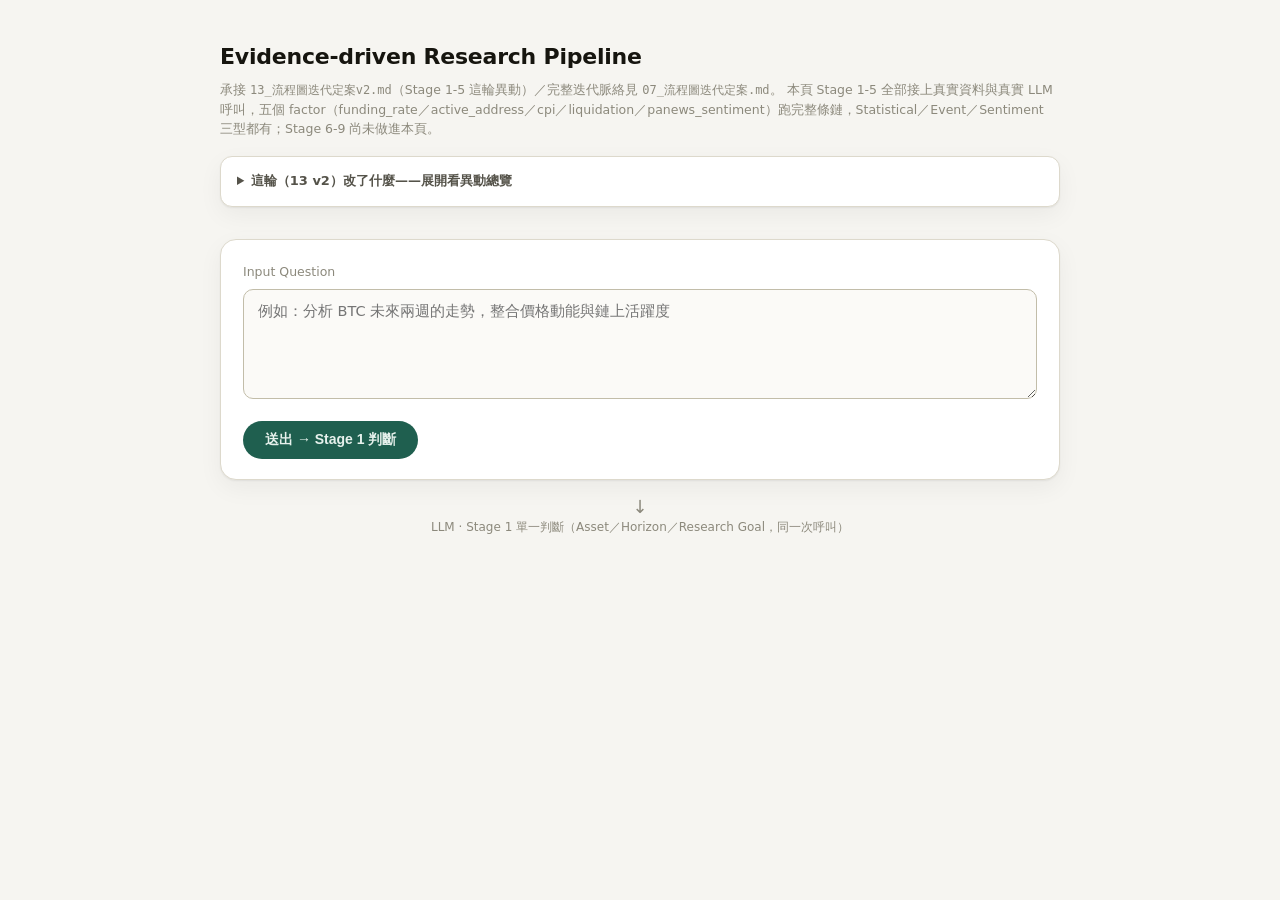
==== commit dc8cd685: "feat(v3-demo): 補上 Execution Log 與 Stage 5 Evidence Graph 展示 命題文件把 execution_log.jsonl 列為交付項目（每一步驟的執行" ====
--- a/14_流程圖視覺報告.html
+++ b/14_流程圖視覺報告.html
@@ -1,55 +1,17 @@
 <!--
-  對應：[[13流程圖迭代定案v2]]（Stage 1-9 這輪異動）
-
-  ⚠️ 畫面 badge 編號跟 13 文件的設計編號**不是一一對應**，這是刻意的，理由見下方
-  ①，換算表如下（後面提到「Stage N」除非特別註明，一律是設計文件編號）：
-
-  | 設計文件編號 | 內容 | 畫面 badge |
-  |---|---|---|
-  | Stage 1 | LLM 判斷 Asset/Horizon/Research Goal | 1 |
-  | Stage 2 | Feature Extraction | 2 |
-  | Stage 3 | Knowledge Layer | （併入 Stage 2 卡片，點開才看得到，無獨立 badge） |
-  | Stage 4 | Dynamic Evidence Weight Engine | 3 |
-  | Stage 5 | Evidence Card ＋ Prioritization | 4 |
-  | Stage 6 | Evidence Graph | 5 |
-  | Stage 7 | 交叉驗證層 | 6 |
-  | Stage 8 | 辯論層 | 7 |
-  | Stage 9 | 結論層＋信心分數 | 8 |
-
-  頁面編號沿革（2026-08-02 三次異動）：
-  ①原本獨立一個區塊的 Knowledge Layer（設計文件 Stage 3）併進 Stage 2 卡片內，
-    改成點開「查看 Knowledge Layer」才看得到——它本來就是查表用的背景知識，
-    不是每次都要看的即時數字，這一併就讓後面所有 badge 都比設計編號少 1。
-    程式碼內部的 id 前綴（s3／s4／s5／s6…）刻意跟設計文件編號對齊、不跟著
-    badge 換，只有畫面上看得到的 badge 數字跟標題文字改了，避免動到大量
-    內部管線只為了改個顯示編號。
-  ②新增 Evidence Graph（設計文件 Stage 6，畫面 badge 5）——吃 Stage 5 已經
-    抓到的 evidence_cards 在前端組圖，不打 /api/stage6（避免重跑一次完整
-    pipeline、多等一次 LLM），圖演算法是 webapp/stage1_demo_api.py 的
-    `_build_evidence_graph` 移植版，兩邊要保持邏輯一致。同時新增第六個
-    factor：etf（美國現貨 BTC ETF 淨流量，資料源 bitbo.io，樣本只有近 9-10
-    個交易日）。
-  ③新增交叉驗證／辯論／結論三層（設計文件 Stage 7-9，畫面 badge 6-8）——
-    **不重寫一套新的推理鏈**，直接呼叫 agent/reasoning/pipeline.py 既有的
-    run_reasoning()（Step A→B→C1/C2→D＋L5 信心分數，846+ 測試覆蓋、
-    release/v1 上線），只把 Stage 5 的 Evidence Card 轉成它要的 Evidence
-    物件格式。這三層很貴（最多 7 次 LLM），改成按鈕手動觸發，不像前面幾層
-    自動打。
-  ④Stage 2 卡片與 Evidence Card 補上「規格檔來源」顯示——端點／參數／欄位清單
-    讀自 `Stage 2 — Feature Extraction/{factor}.yaml`、卡片格子讀自
-    `Stage 5 — Evidence Card ＋ Prioritization/{factor}.md`（見 webapp/stage_specs.py）。
-    這件事本來只在程式裡，畫面上看不出來數字是照哪份規格檔算的，也看不出
-    「規格檔定義了幾格、哪幾格結構性不存在／哪幾格 demo 還沒實作」。現在每張
-    Stage 2 卡片下方會列出規格檔路徑與欄位分類，可展開看 features 全欄位；
-    Evidence Card 則顯示卡片 schema 出處、對應欄位（如 cpi 的
-    primary_horizon → reaction_window）與「schema 有、這次填不出來」的格子。
-    panews_sentiment 另外顯示爬蟲文字的注入防護結果（隔離／標記篇數）。
+  對應：[[13流程圖迭代定案v2]]（Stage 1-5 這輪異動）
+  頁面編號 2026-08-02 再改過一次：原本獨立一個區塊的 Knowledge Layer（原
+  Stage 3）併進 Stage 2 卡片內，改成點開「查看 Knowledge Layer」才看得到——
+  它本來就是查表用的背景知識，不是每次都要看的即時數字。原 Stage 4/5 依序
+  遞補成 Stage 3/4，畫面編號連續；程式碼內部的 id 前綴（s3／s4／s5）跟
+  Stage 4/5 對應的實際資料夾名稱（Stage 4 — Dynamic Evidence Weight Engine／
+  Stage 5 — Evidence Card ＋ Prioritization）維持不動，只有畫面上看得到的
+  badge 數字跟標題文字改了，避免動到大量內部管線只為了改個顯示編號。
   全部為真實可互動 demo，呼叫 HOYAbit_ai_agent/webapp/stage1_demo_api.py：
     Stage 1 打 Bedrock 判斷 Asset/Horizon/Research Goal（單一 LLM call）
-    Stage 2/3/4/5（設計編號，畫面 2/3/4）由同一次 /api/stage5 呼叫驅動（避免多次 LLM 窗口判斷不一致）
-    Stage 6（畫面 5）前端組圖，不額外打 API
-    Stage 7-9（畫面 6-8）呼叫 /api/stage789，手動按鈕觸發
+    Stage 2/3/4（畫面編號）由同一次 /api/stage5 呼叫驅動（避免兩次 LLM 窗口判斷不一致）
     Knowledge Layer 純查表讀 Stage 3 — Knowledge Layer/{factor}.md，刻意不打 LLM
+  Stage 6-9（13 文件原編號）尚未做進本頁，待後續拍板再補。
   啟動方式見同目錄 HOYAbit_ai_agent/webapp/stage1_demo_api.py 檔頭註解。
 -->
 <!doctype html>
@@ -57,7 +19,7 @@
 <head>
 <meta charset="utf-8">
 <meta name="viewport" content="width=device-width, initial-scale=1">
-<title>Evidence-driven Research Pipeline · Stage 1-9</title>
+<title>Evidence-driven Research Pipeline · Stage 1-5</title>
 <style>
   :root {
     color-scheme: light;
@@ -79,14 +41,10 @@
     --accent-4-bg: #e3edf5;
     --accent-5: #7a5230;   /* Stage 5 — 已可互動 */
     --accent-5-bg: #f2e9df;
-    --accent-6: #2f6a6a;   /* Stage 6（畫面編號 5）— Evidence Graph，已可互動 */
-    --accent-6-bg: #e2eeee;
-    --accent-7: #8a6d1f;   /* Stage 7（畫面編號 6）— 交叉驗證層，已可互動 */
-    --accent-7-bg: #f3ecd7;
-    --accent-8: #8f2f4f;   /* Stage 8（畫面編號 7）— 辯論層，已可互動 */
-    --accent-8-bg: #f5e2e8;
-    --accent-9: #2f3f8f;   /* Stage 9（畫面編號 8）— 結論層＋信心分數，已可互動 */
-    --accent-9-bg: #e2e5f5;
+    --accent-6: #1f5f7a;   /* Stage 6 Evidence Graph — 已可互動 */
+    --accent-6-bg: #e0eef3;
+    --accent-log: #4a4740;  /* Execution Log — 中性灰，不跟任何 stage 搶色 */
+    --accent-log-bg: #eeece4;
     --danger: #a13f2f;
     --danger-bg: #f6e6e2;
     --shadow: 0 1px 2px rgba(22,21,15,0.06), 0 8px 24px rgba(22,21,15,0.05);
@@ -112,14 +70,10 @@
       --accent-4-bg: #1c2a33;
       --accent-5: #d3a878;
       --accent-5-bg: #2e2519;
-      --accent-6: #6fd0d0;
-      --accent-6-bg: #1c2f2f;
-      --accent-7: #d9b95c;
-      --accent-7-bg: #332c18;
-      --accent-8: #e08aa8;
-      --accent-8-bg: #331c26;
-      --accent-9: #8a97e0;
-      --accent-9-bg: #1c1f33;
+      --accent-6: #6cbcd6;
+      --accent-6-bg: #172a31;
+      --accent-log: #b8b4a6;
+      --accent-log-bg: #24231d;
       --danger: #e08a78;
       --danger-bg: #3a2420;
       --shadow: 0 1px 2px rgba(0,0,0,0.3), 0 8px 24px rgba(0,0,0,0.35);
@@ -134,10 +88,6 @@
     --accent-3: #b39cf0; --accent-3-bg: #2a2438;
     --accent-4: #6fb3e0; --accent-4-bg: #1c2a33;
     --accent-5: #d3a878; --accent-5-bg: #2e2519;
-    --accent-6: #6fd0d0; --accent-6-bg: #1c2f2f;
-    --accent-7: #d9b95c; --accent-7-bg: #332c18;
-    --accent-8: #e08aa8; --accent-8-bg: #331c26;
-    --accent-9: #8a97e0; --accent-9-bg: #1c1f33;
     --danger: #e08a78; --danger-bg: #3a2420;
     --shadow: 0 1px 2px rgba(0,0,0,0.3), 0 8px 24px rgba(0,0,0,0.35);
   }
@@ -150,10 +100,6 @@
     --accent-3: #5b3fa1; --accent-3-bg: #ece6f7;
     --accent-4: #1f5f8f; --accent-4-bg: #e3edf5;
     --accent-5: #7a5230; --accent-5-bg: #f2e9df;
-    --accent-6: #2f6a6a; --accent-6-bg: #e2eeee;
-    --accent-7: #8a6d1f; --accent-7-bg: #f3ecd7;
-    --accent-8: #8f2f4f; --accent-8-bg: #f5e2e8;
-    --accent-9: #2f3f8f; --accent-9-bg: #e2e5f5;
     --danger: #a13f2f; --danger-bg: #f6e6e2;
     --shadow: 0 1px 2px rgba(22,21,15,0.06), 0 8px 24px rgba(22,21,15,0.05);
   }
@@ -174,9 +120,6 @@
   header.top h1 { font-size: 22px; margin: 0 0 6px; letter-spacing: -0.01em; }
   header.top .lineage { color: var(--muted); font-size: 12.5px; margin: 0 0 18px; }
   header.top .lineage code { font-size: 12px; }
-  header.top .lineage p { margin: 0 0 8px; }
-  header.top .lineage ul { margin: 4px 0 10px; padding-left: 20px; }
-  header.top .lineage li { margin-bottom: 6px; line-height: 1.5; }
 
   .changelog {
     background: var(--surface); border: 1px solid var(--line); border-radius: 12px;
@@ -247,31 +190,6 @@
 
   .stage-card { border-radius: 16px; padding: 20px 22px; margin-top: 18px; border: 1px solid var(--line); box-shadow: var(--shadow); }
   .stage-head { display: flex; align-items: center; gap: 10px; margin-bottom: 14px; }
-  /* 大標下的一句話：這層在做什麼。跟卡片最下方那段長註記分工——
-     這裡回答「是什麼」，下面那段回答「怎麼做到的、有哪些限制」。 */
-  .stage-lead {
-    margin: -6px 0 14px; font-size: 13px; line-height: 1.65; color: var(--ink-2);
-    padding-left: 36px;   /* 對齊標題文字，讓它看起來是標題的延伸而不是內容的一部分 */
-  }
-  .stage-lead b { color: var(--ink); font-weight: 600; }
-
-  /* 三型差異對照表：Statistical／Event／Sentiment 在該層各自被怎麼處理 */
-  .type-table {
-    margin: 0 0 14px 36px; border-collapse: collapse; font-size: 12.5px;
-    background: var(--surface); border: 1px solid var(--line); border-radius: 8px; overflow: hidden;
-  }
-  .type-table th, .type-table td {
-    text-align: left; padding: 7px 10px; border-bottom: 1px solid var(--line); vertical-align: top;
-  }
-  .type-table tr:last-child td { border-bottom: none; }
-  .type-table th { color: var(--muted); font-weight: 600; white-space: nowrap; background: var(--surface-2); }
-  .type-table td:first-child { white-space: nowrap; font-weight: 600; color: var(--ink); }
-  .type-table code { font-size: 11.5px; }
-  details.type-box { margin: 0 0 14px 36px; }
-  details.type-box > summary {
-    cursor: pointer; font-size: 12.5px; color: var(--ink-2); font-weight: 600; margin-bottom: 8px;
-  }
-  details.type-box .type-table { margin-left: 0; }
   .stage-badge {
     width: 26px; height: 26px; border-radius: 8px; display: flex; align-items: center; justify-content: center;
     font-size: 13px; font-weight: 700; flex: none;
@@ -311,113 +229,48 @@
   .s6 .stage-title { color: var(--accent-6); }
   .s6 .stage-tag { background: var(--accent-6); color: var(--accent-6-bg); }
 
-  /* ---- Stage 6：真的畫成節點圖，不是清單 ---- */
-  .graph-wrap {
-    background: var(--surface); border: 1px solid var(--line); border-radius: 12px;
-    padding: 8px; display: flex; justify-content: center;
-  }
-  .graph-svg { width: 100%; max-width: 480px; height: auto; }
-  .graph-svg .g-edge-line { stroke-width: 1.6; fill: none; }
-  .graph-svg .g-edge-line.independent { stroke: var(--line-strong); stroke-dasharray: 4 3; }
-  .graph-svg .g-edge-line.supports { stroke: var(--accent-6); }
-  .graph-svg .g-edge-line.conflicts { stroke: var(--danger); }
-  .graph-svg .g-edge-label {
-    font-size: 8.5px; fill: var(--muted); font-weight: 600; text-anchor: middle;
-  }
-  .graph-svg .g-node circle {
-    fill: var(--accent-6-bg); stroke: var(--accent-6); stroke-width: 1.8;
-  }
-  .graph-svg .g-node.isolated circle {
-    fill: var(--surface-2); stroke: var(--line-strong); stroke-dasharray: 3 2;
-  }
-  .graph-svg .g-node text {
-    font-size: 9.5px; fill: var(--ink); text-anchor: middle; font-weight: 600;
-    paint-order: stroke; stroke: var(--surface); stroke-width: 3px;
-  }
-  .graph-svg .g-node .g-node-coin { font-size: 7.5px; fill: var(--muted); font-weight: 500; }
-
-  .graph-legend { display: flex; flex-wrap: wrap; gap: 14px; margin-top: 12px; font-size: 11.5px; color: var(--ink-2); }
-  .graph-legend .g-item { display: flex; align-items: center; gap: 5px; }
-  .graph-legend .g-swatch { width: 16px; height: 2px; flex: none; }
-  .graph-legend .g-swatch.supports { background: var(--accent-6); }
-  .graph-legend .g-swatch.conflicts { background: var(--danger); }
-  .graph-legend .g-swatch.independent {
-    background: repeating-linear-gradient(90deg, var(--line-strong) 0 4px, transparent 4px 7px);
-  }
-  .graph-legend .g-dot {
-    width: 10px; height: 10px; border-radius: 50%; flex: none;
-    background: var(--surface-2); border: 1.5px dashed var(--line-strong);
-  }
-
-  .graph-edge-row { display: flex; align-items: center; gap: 8px; font-size: 13px; margin-bottom: 6px; }
-  .graph-edge-row .rel-tag {
-    font-size: 10.5px; font-weight: 700; padding: 1px 7px; border-radius: 999px;
-    background: var(--accent-6); color: var(--accent-6-bg); flex: none;
-  }
-  .graph-edge-row .rel-tag.conflicts { background: var(--danger); color: var(--danger-bg); }
-  .graph-edge-row .rel-tag.independent { background: var(--line-strong); color: var(--ink); }
-
-  .s7 { background: var(--accent-7-bg); }
-  .s7 .stage-badge { background: var(--accent-7); color: var(--accent-7-bg); }
-  .s7 .stage-title { color: var(--accent-7); }
-  .s7 .stage-tag { background: var(--accent-7); color: var(--accent-7-bg); }
-
-  .s8 { background: var(--accent-8-bg); }
-  .s8 .stage-badge { background: var(--accent-8); color: var(--accent-8-bg); }
-  .s8 .stage-title { color: var(--accent-8); }
-  .s8 .stage-tag { background: var(--accent-8); color: var(--accent-8-bg); }
-
-  .s9 { background: var(--accent-9-bg); }
-  .s9 .stage-badge { background: var(--accent-9); color: var(--accent-9-bg); }
-  .s9 .stage-title { color: var(--accent-9); }
-  .s9 .stage-tag { background: var(--accent-9); color: var(--accent-9-bg); }
-
-  /* Stage 6-8（辯論鏈）觸發按鈕：這段很貴（最多 7 次 LLM），不像前面自動打，
-     要 Ken 自己按才會跑。 */
-  .reason-trigger {
-    display: flex; align-items: center; gap: 12px; padding: 14px 16px;
-    background: var(--surface); border: 1px dashed var(--line-strong); border-radius: 12px;
-  }
-  .reason-trigger .rt-note { font-size: 12.5px; color: var(--muted); flex: 1 1 auto; }
-
-  /* 交叉驗證層：一致訊號 / 矛盾訊號 兩欄並排 */
-  .cv-columns { display: grid; grid-template-columns: 1fr 1fr; gap: 14px; }
-  @media (max-width: 620px) { .cv-columns { grid-template-columns: 1fr; } }
-  .cv-col h5 { margin: 0 0 8px; font-size: 12px; display: flex; align-items: center; gap: 6px; }
-  .cv-col ul { margin: 0; padding-left: 18px; font-size: 12.5px; color: var(--ink-2); }
-  .cv-col li { margin-bottom: 6px; line-height: 1.55; }
-  .cv-dot { width: 8px; height: 8px; border-radius: 50%; flex: none; }
-  .cv-dot.ok { background: var(--accent-6); }
-  .cv-dot.warn { background: var(--danger); }
-
-  /* 辯論逐輪：正方／反方交錯排版，像對話串 */
-  .debate-round { margin-bottom: 16px; }
-  .debate-round .dr-label { font-size: 11px; color: var(--muted); font-weight: 700; letter-spacing: .04em; margin-bottom: 8px; text-transform: uppercase; }
-  .debate-turn {
-    border-radius: 12px; padding: 12px 14px; margin-bottom: 8px; font-size: 13px; line-height: 1.6;
-    max-width: 92%;
-  }
-  .debate-turn.bull { background: var(--accent-6-bg); border: 1px solid var(--accent-6); margin-right: auto; }
-  .debate-turn.bear { background: var(--accent-8-bg); border: 1px solid var(--accent-8); margin-left: auto; }
-  .debate-turn .dt-role { font-size: 11px; font-weight: 700; margin-bottom: 5px; display: flex; align-items: center; gap: 6px; }
-  .debate-turn.bull .dt-role { color: var(--accent-6); }
-  .debate-turn.bear .dt-role { color: var(--accent-8); }
-  .debate-turn .dt-critique {
-    margin-bottom: 8px; padding-bottom: 8px; border-bottom: 1px dashed var(--line-strong);
-    color: var(--ink-2); font-style: italic;
-  }
-  .debate-turn .dt-evidence { margin-top: 8px; }
-
-  /* 結論層＋信心分數：圓環量表 */
-  .conclusion-box { font-size: 13.5px; line-height: 1.7; }
-  .confidence-gauge { display: flex; align-items: center; gap: 18px; margin: 10px 0 16px; flex-wrap: wrap; }
-  .cg-ring { flex: none; }
-  .cg-breakdown { flex: 1 1 240px; min-width: 200px; }
-  .cg-bar-row { display: flex; align-items: center; gap: 8px; margin-bottom: 7px; font-size: 12px; }
-  .cg-bar-row .cg-label { flex: 0 0 92px; color: var(--muted); }
-  .cg-bar-track { flex: 1 1 auto; height: 7px; border-radius: 999px; background: var(--surface-2); border: 1px solid var(--line); overflow: hidden; }
-  .cg-bar-fill { height: 100%; background: var(--accent-9); border-radius: 999px; }
-  .cg-bar-row .cg-value { flex: 0 0 34px; text-align: right; font-weight: 600; }
+  .slog { background: var(--accent-log-bg); }
+  .slog .stage-badge { background: var(--accent-log); color: var(--accent-log-bg); }
+  .slog .stage-title { color: var(--accent-log); }
+  .slog .stage-tag { background: var(--accent-log); color: var(--accent-log-bg); }
+
+  /* ---- Stage 6 Evidence Graph ---- */
+  .graph-legend { display: flex; flex-wrap: wrap; gap: 8px 16px; margin-bottom: 12px; font-size: 11.5px; color: var(--ink-2); }
+  .graph-legend b { font-weight: 700; }
+  .edge-list { display: flex; flex-direction: column; gap: 6px; }
+  .edge-item {
+    display: flex; align-items: center; gap: 8px; flex-wrap: wrap;
+    background: var(--surface); border: 1px solid var(--line); border-radius: 10px;
+    padding: 8px 12px; font-size: 12.5px;
+  }
+  .edge-node { font-weight: 600; }
+  .edge-rel {
+    font-size: 11px; padding: 1px 8px; border-radius: 999px; font-weight: 700; letter-spacing: .02em;
+  }
+  .rel-supports { background: var(--accent-1-bg); color: var(--accent-1); border: 1px solid var(--accent-1); }
+  .rel-conflicts { background: var(--danger-bg); color: var(--danger); border: 1px solid var(--danger); }
+  .rel-independent { background: var(--surface-2); color: var(--muted); border: 1px dashed var(--line-strong); }
+  .node-chips { display: flex; flex-wrap: wrap; gap: 6px; margin-bottom: 12px; }
+  .node-chip {
+    font-size: 11.5px; padding: 3px 10px; border-radius: 999px;
+    background: var(--surface); border: 1px solid var(--line-strong); font-weight: 600;
+  }
+  .node-chip.isolated { border-style: dashed; color: var(--muted); }
+  .dangling-list { font-size: 12px; color: var(--ink-2); display: flex; flex-direction: column; gap: 4px; }
+
+  /* ---- Execution Log ---- */
+  .log-toolbar { display: flex; align-items: center; gap: 10px; flex-wrap: wrap; margin-bottom: 10px; }
+  .log-table-wrap { max-height: 420px; overflow: auto; border: 1px solid var(--line); border-radius: 10px; background: var(--surface); }
+  table.log-table { width: 100%; border-collapse: collapse; font-size: 12px; }
+  table.log-table th, table.log-table td { text-align: left; padding: 6px 10px; border-bottom: 1px solid var(--line); vertical-align: top; }
+  table.log-table th { position: sticky; top: 0; background: var(--surface-2); font-size: 11px; color: var(--muted); z-index: 1; }
+  table.log-table td.mono { font-family: ui-monospace, SFMono-Regular, Menlo, monospace; white-space: nowrap; }
+  .log-status { font-size: 10.5px; padding: 1px 7px; border-radius: 999px; font-weight: 700; }
+  .log-ok { background: var(--accent-1-bg); color: var(--accent-1); }
+  .log-error { background: var(--danger-bg); color: var(--danger); }
+  .log-skipped { background: var(--accent-2-bg); color: var(--accent-2); }
+  .log-layer { font-size: 10.5px; color: var(--muted); font-family: ui-monospace, SFMono-Regular, Menlo, monospace; }
+  .log-ms { text-align: right; font-variant-numeric: tabular-nums; }
 
   .field-row { display: flex; flex-wrap: wrap; gap: 10px 24px; margin-bottom: 10px; }
   .field { min-width: 140px; }
@@ -493,25 +346,13 @@
 
   <header class="top">
     <h1>Evidence-driven Research Pipeline</h1>
-    <div class="lineage">
-      <p>這是一個<b>端對端即時互動 Demo</b>：輸入問題後，下面每一層都是真實資料＋真實 LLM 呼叫現場跑出來的，不是預錄畫面或假資料（每一層底下都有一段說明在講「這層在做什麼」，這裡不重複，講的是更上層的「為什麼這樣設計」）。</p>
-      <p><b>為什麼拆成五層，不是丟給 LLM 一次生成答案？</b>因為市場判斷最怕的不是「答案不準」，而是「答案怎麼來的說不清楚」——這條管線刻意把事實、背景知識、重要性、優先順序、證據關係拆成五個各自獨立、可以單獨檢查的環節：</p>
-      <ul>
-        <li><b>事實與解讀分開</b>——Stage 2 只記客觀讀數，不判斷好壞</li>
-        <li><b>知識與當下分開</b>——Knowledge Layer 是人工研究、附真實學術／產業出處的背景知識，不跟今天的即時數字混在一起</li>
-        <li><b>重要性與方向脫鉤</b>——Stage 3 的權重只回答「這筆證據有多重要」，學界對某個因子看多看空沒有共識時（例如 CPI 對比特幣到底是不是避險），系統照樣能公平給分，不用先幫你選邊站</li>
-        <li><b>只排序、不刪除</b>——Stage 4 連算不出權重的證據也留著，不會偷偷藏起對結論不利的資料</li>
-        <li><b>攤開矛盾、不強行整合</b>——Stage 5 把證據彼此打不打架畫出來，而不是幫你合併成一個看似篤定的答案</li>
-      </ul>
-      <p>好處是任何一層出錯都能被單獨定位是哪個環節、為什麼——不是整條黑盒子一起賭對錯。</p>
-    </div>
+    <p class="lineage">
+      承接 <code>13_流程圖迭代定案v2.md</code>（Stage 1-5 這輪異動）／完整迭代脈絡見 <code>07_流程圖迭代定案.md</code>。
+      本頁 Stage 1-5 全部接上真實資料與真實 LLM 呼叫，五個 factor（funding_rate／active_address／cpi／liquidation／panews_sentiment）跑完整條鏈，Statistical／Event／Sentiment 三型都有；Stage 6-9 尚未做進本頁。
+    </p>
 
     <details class="changelog">
-      <summary>這輪（13 v2）改了什麼／設計文件出處——展開看異動總覽</summary>
-      <p style="font-size:12.5px; color:var(--muted); margin:0 0 10px;">
-        設計文件：<code>13_流程圖迭代定案v2.md</code>（Stage 1-9 這輪異動）／完整迭代脈絡見 <code>07_流程圖迭代定案.md</code>。
-        本頁 Stage 1-9（設計文件編號，非畫面 badge 編號）全部接上真實資料與真實 LLM 呼叫，Statistical／Event／Sentiment 三型都有；Stage 6 Evidence Graph 吃 Stage 5 同一份回應在前端畫圖，不再打一次 API；Stage 7-9（交叉驗證／辯論／結論＋信心分數）直接呼叫既有的 <code>agent/reasoning/pipeline.py</code> 完整推理鏈（不重寫一套新的），手動按鈕觸發，不像前面自動打——最多 7 次 LLM 呼叫，太貴不能每次查詢自動跑。
-      </p>
+      <summary>這輪（13 v2）改了什麼——展開看異動總覽</summary>
       <table>
         <tr><th>項目</th><th>11 原設計</th><th>13 這輪改動</th></tr>
         <tr><td>Query Understanding</td><td>獨立層，判斷方式未明說</td><td>併入 Stage 1，明確定義為<b>單一 LLM 判斷</b></td></tr>
@@ -562,7 +403,6 @@
           <span class="stage-title">Stage 1 — LLM 判斷結果</span>
           <span class="stage-tag" id="backend-tag">live</span>
         </div>
-        <div class="stage-lead"><b>讀懂問題。</b>把一句自然語言問句，拆成後面每一層都要吃的三個判斷：分析哪個幣、看多長的時間、想回答哪一類問題。整條流程只有這裡在「理解人話」，一次 LLM 呼叫同時定案三件事。</div>
         <div class="field-row">
           <div class="field">
             <div class="k">Asset</div>
@@ -586,37 +426,6 @@
           <span class="stage-title">Stage 2 — Feature Extraction</span>
           <span class="stage-tag">4 factors live</span>
         </div>
-        <details class="type-box">
-          <summary>三型資料在這層的差異——抓法與算得出來的欄位都不同（點開）</summary>
-          <table class="type-table">
-            <tr><th>型別</th><th>窗口的單位與意義</th><th>算得出來的欄位</th><th>算不出來的欄位（結構性，不是漏做）</th></tr>
-            <tr>
-              <td>Statistical<br><span class="lr-note">funding_rate／active_address／etf</span></td>
-              <td><b>天</b>——「回看多久」。由 LLM 依 Horizon 現場判斷</td>
-              <td>現值、<code>percentile</code>（相對這段窗口的位置）、<code>trend</code>（窗口內前後半段比較）</td>
-              <td>—</td>
-            </tr>
-            <tr>
-              <td>Event<br><span class="lr-note">cpi</span></td>
-              <td><b>月</b>——資料本身是月頻，LLM 判斷的天數要先換算成月（<code>window_months</code>）</td>
-              <td>現值、<code>percentile</code>、<code>mom_pct</code>／<code>yoy_pct</code>（月增／年增，事件型才有意義的變化率）</td>
-              <td><code>trend</code>——月頻資料在短窗口內只有 1~2 筆，做前後半段比較沒有意義</td>
-            </tr>
-            <tr>
-              <td>Sentiment<br><span class="lr-note">panews_sentiment</span></td>
-              <td><b>天,但只決定「往回翻多深」</b>——超出窗口的文章標記為非近期<b>但照樣計入</b>，不是過濾邊界</td>
-              <td>情緒分數、<code>nonzero_ratio</code>（關鍵字法的覆蓋率）、<code>window_covered</code>（有沒有翻到窗口底）</td>
-              <td>嚴格的 <code>percentile</code>——分數是簡化版關鍵字計分而非 NLP 模型，母體本身可信度有限</td>
-            </tr>
-            <tr>
-              <td>資料源缺歷史<br><span class="lr-note">liquidation</span></td>
-              <td><b>秒</b>——沒有「回看窗口」這個概念，只能開 WebSocket 監聽固定秒數</td>
-              <td>觀察窗內的清算筆數與金額</td>
-              <td><code>percentile</code>／<code>trend</code>／<code>slope</code> 全部——查歷史的 API 已停用，沒有母體可比</td>
-            </tr>
-          </table>
-        </details>
-        <div class="stage-lead"><b>去抓資料，只記事實。</b>每個 factor 各自打自己的資料源，算出「現在的值、相對歷史的什麼位置、近期往哪個方向走」。抓多長由 LLM 依上一層的 Horizon 現場判斷。這層不解讀好壞、不給方向結論。<br>每張卡片下方可展開的 <b>Knowledge Layer</b> 是配套的背景知識——「這個 factor 本身是什麼、擅長什麼尺度、跟誰互相印證」，純查表不推理。</div>
         <div class="factor-row" id="stage2-factors"></div>
         <div class="todo-note"><span class="dot"></span><span>五個 factor 各自真的去抓真實資料，不是同一套邏輯換名字——funding_rate／active_address 窗口＝天、由 LLM 依 Horizon 現場判斷（不是查表），而且各自有專屬的背景知識 prompt；cpi 窗口＝月，換算後才抓；liquidation 沒有「回看窗口」這個概念，是真的開 WebSocket 監聽固定秒數，percentile／trend 等需要歷史序列的欄位這個 factor 結構性沒有，一律不產生；panews_sentiment 的窗口只決定「往回翻多深」而不是過濾邊界（超出窗口的文章標記為非近期但照樣計入），翻不到窗口底時會標 <code>window_covered=false</code> 並說明只翻到哪天，情緒分數是簡化版關鍵字計分、不是 NLP 模型（<code>nonzero_ratio</code> 就是這套方法的覆蓋率）。active_address 目前只支援 BTC（資料源限制），查其他幣種會顯示原因。每張卡片下方「查看 Knowledge Layer」點開才是原本獨立一個 Stage 3 區塊的內容——Knowledge 本來就是查表用的背景知識，不是每次都要看的即時數字，跟 Stage 2 的即時抓取結果放在一起、預設收合比較合理。五份內容分別讀自 <code>Stage 3 — Knowledge Layer/{factor}.md</code>——Ken 手動研究、附真實學術／產業出處的正式版本，欄位對照 11流程圖模板.md 的 Statistical／Event／Sentiment Knowledge schema（三型不同骨架，不是同一份欄位表）。刻意不對齊結論：funding_rate 產業文獻偏肯定短期訊號，active_address 近期研究反而在講預測力減弱，cpi 學界對通膨關係沒有共識、liquidation 只能即時監聽沒有歷史可驗證、panews_sentiment 的預測力是狀態依存（極端情緒下才顯著）——每份都根據各自的資料現實寫，不是同一套模板換名字。單一事實來源是這些 .md，這支 demo 只是讀檔解析，刻意不打 LLM（Knowledge Layer 本身是 library，不是推理層）。</span></div>
       </div>
@@ -627,29 +436,6 @@
           <span class="stage-title">Stage 3 — Dynamic Evidence Weight Engine</span>
           <span class="stage-tag" id="weight-live-pill">計算中…</span>
         </div>
-        <details class="type-box">
-          <summary>三型資料在這層的差異——Prior 用哪種算法、Modifier 讀哪些欄位（點開）</summary>
-          <table class="type-table">
-            <tr><th>型別</th><th>Prior Weight 怎麼來</th><th>Modifier 的線索差在哪</th></tr>
-            <tr>
-              <td>Statistical<br><span class="lr-note">funding_rate／active_address／etf／panews_sentiment</span></td>
-              <td><code>rolling_spearman_ic</code> <b>現場真的算</b>——因為它們每天都有連續數值，可以跟未來報酬配對算相關係數</td>
-              <td>時間尺度比對 <code>primary_horizon.applicable_days</code>；關聯訊號讀 <code>confirms／conflicts</code></td>
-            </tr>
-            <tr>
-              <td>Event<br><span class="lr-note">cpi</span></td>
-              <td><b>不算 ic</b>，讀 Knowledge 的 <code>impact_level</code> 分級（Very High→0.8）——離散事件沒有「每天的值」可以跟每天的報酬配對，套 ic 的前提不成立</td>
-              <td>時間尺度比對的是 <code>reaction_window</code>＋<code>expected_duration</code> 換算的區間（兩段不連續尺度的聯集）；關聯訊號讀 <code>usually_affects／related_events</code>（不是 confirms/conflicts）；<b>freshness 語意是「距上次公布多久」</b>，月頻資料本質上不可能「很新」</td>
-            </tr>
-            <tr>
-              <td>資料源缺歷史<br><span class="lr-note">liquidation</span></td>
-              <td><b>ic 算不出來</b>（沒有歷史序列可配對），改用 Domain Knowledge 給有理由的低分（0.3）——低是因為它本質是確認性訊號，不是「沒算出來所以給 0」</td>
-              <td>時間尺度幾乎必然不合（適用尺度是分鐘級）；<b>freshness 恆等於「當下」</b>，因為沒有「查詢過去」這個選項</td>
-            </tr>
-          </table>
-          <div class="lr-note" style="margin-top:6px;">三種 Prior Weight 來源最後都收斂成同一個 <code>evidence_weight</code> 概念，不是三套互不相容的系統——所以下一層可以直接照它排序。</div>
-        </details>
-        <div class="stage-lead"><b>決定「今天這筆證據有多重要」。</b>兩層相乘：<b>Prior Weight</b> 是這個 factor 本質上準不準／重不重要（跟今天無關），<b>Context Modifier</b> 是今天的情境該把它調高還是調低（跟今天有關）。這層只評估份量，不評估多空方向。</div>
         <div class="factor-row" id="stage4-factors"></div>
         <div class="mini-error" id="weight-live-error"></div>
         <div class="todo-note"><span class="dot"></span><span>Prior Weight 有三種來源（13 文件 2026-08-02 拍板，同一個 <code>evidence_weight</code> 概念下的不同填法）：<b>Statistical Factor</b>（funding_rate／active_address）現場真的算 <code>rolling_spearman_ic</code>；<b>Event Factor</b>（cpi）不算 ic——離散事件沒有「每天的值」可跟每天的 forward_return 配對，改讀 Knowledge Layer 的 <code>impact_level</code> 分級；<b>資料源結構性缺歷史序列</b>（liquidation）ic 也算不出來，改用 Domain Knowledge 給有理由的低分。後兩種的數值與理由都寫在 <code>Stage 4 — Dynamic Evidence Weight Engine/{factor}.md</code> 裡（資料夾名稱沿用原編號，內容沒動），程式只負責讀，不自己訂數字。Dynamic Modifier 一律真的打一次 LLM；market_regime／cross_source_consensus 兩條線索還沒接上真實資料源，LLM 會老實當「未知」處理。</span></div>
@@ -661,7 +447,6 @@
           <span class="stage-title">Stage 4 — Evidence Card ＋ Prioritization</span>
           <span class="stage-tag" id="card-live-pill">組裝中…</span>
         </div>
-        <div class="stage-lead"><b>包成統一格式，排出優先順序。</b>把前面幾層的事實／知識／權重裝進同一種卡片，再依訊號強度排出「哪幾筆最值得討論」。這層<b>不重新運算任何數字</b>，只做組裝與排序，而且只排序、不刪除。</div>
         <div class="factor-row" id="stage5-cards"></div>
         <div class="mini-error" id="card-live-error"></div>
         <div class="todo-note"><span class="dot"></span><span>純組裝層，不重新運算——直接呼叫 Stage 2(Fact)／Knowledge Layer(點進 Stage 2 卡片看)／Stage 3(Weight) 的處理函式，包成統一格式卡片。排序（原 Stage 6 併入）照 <code>|evidence_weight|</code> 由大到小——<b>2026-08-02 拍板兩件事</b>：①<b>一律照權重排序</b>，不因 Prior Weight 來源不同（ic 回測值／impact_level 人工分級／Domain Knowledge 理由）而分組或另設規則；②比大小時<b>取絕對值</b>，因為 ic 是相關係數、負值代表<b>反向訊號</b>（factor 越高、後續報酬越低）而不是弱訊號——實測 BTC funding_rate 的 <code>final=-0.55</code> 是五張卡裡強度最高的，照帶號值排卻掉到最後一名。⚠ 代價：<b>名次只表達訊號強度、不表達方向</b>，方向留在卡片的帶號原值與「方向」那一列，下游要判多空讀那兩格、不要從名次推。算不出權重的卡片排最後但<b>不刪除</b>——13 明講「不刪除，只排序」。<code>evidence_coverage</code> 定義還沒拍板，這裡不產生這個欄位假裝有定案。各 factor 的卡片設計說明見 <code>Stage 5 — Evidence Card ＋ Prioritization/{factor}.md</code>。</span></div>
@@ -671,55 +456,46 @@
         <div class="stage-head">
           <span class="stage-badge">5</span>
           <span class="stage-title">Stage 5 — Evidence Graph</span>
-          <span class="stage-tag" id="graph-live-pill">畫圖中…</span>
-        </div>
-        <div class="stage-lead"><b>看證據之間打不打架。</b>把卡片之間的關係畫成圖（互相印證／互相衝突／彼此獨立），回答「這些訊號是不是在講同一件事、有沒有互相矛盾」。排序只說哪個重要，這層說它們之間的關係——圖上不含任何市場方向。</div>
-        <div id="graph-body"></div>
+          <span class="stage-tag" id="graph-live-pill">建圖中…</span>
+        </div>
+        <div class="graph-legend">
+          <span><b>節點</b>＝這批 Evidence Card</span>
+          <span><span class="edge-rel rel-supports">supports</span> 互相印證</span>
+          <span><span class="edge-rel rel-conflicts">conflicts</span> 互相矛盾</span>
+          <span><span class="edge-rel rel-independent">independent</span> 彼此獨立</span>
+          <span>虛線節點＝孤立（這批沒有任何邊連到它）</span>
+        </div>
+        <div class="node-chips" id="graph-nodes"></div>
+        <div class="edge-list" id="graph-edges"></div>
+        <div id="graph-dangling-wrap" style="display:none; margin-top:12px;">
+          <div class="k" style="font-size:11.5px; color:var(--muted); margin-bottom:6px;">
+            關係指向這次沒有分析的 factor（不畫成邊，但如實列出）
+          </div>
+          <div class="dangling-list" id="graph-dangling"></div>
+        </div>
         <div class="mini-error" id="graph-live-error"></div>
-        <div class="todo-note"><span class="dot"></span><span>吃 Stage 5 已經抓到的卡片，把每張卡 Knowledge 的 <code>confirms／conflicts／independent</code> 畫成關係圖——這一層不重新判斷任何關係，也<b>不再打一次 API</b>（沿用 Stage 5 同一份回應，避免多等一次 LLM／多花一次 token，兩邊數字保證一致）。兩種誠實缺口：<b>①</b> <code>referenced_but_no_card</code>——Knowledge 提到的關聯 factor（例如 open_interest／hash-rate／price）這批查詢沒有對應卡片，不畫成邊但列出來，不是關係不存在，是這次沒有一起分析；<b>②</b> 孤立節點——例如 cpi／panews_sentiment 這類 Knowledge 骨架本身沒有對稱關係欄位（或欄位待驗證留空）的卡片，可能完全連不上任何邊，圖上用虛線淡化標示。設計文件見 <code>Stage 6 — Evidence Graph/design.md</code>，圖演算法必須跟 <code>webapp/stage1_demo_api.py</code> 的 <code>_build_evidence_graph</code> 保持一致（前端這份是移植版，見程式碼註解）。</span></div>
-      </div>
-
-      <div class="reason-trigger">
-        <span class="rt-note">下面三層（交叉驗證／辯論／結論）呼叫既有的 <code>agent/reasoning/pipeline.py</code> 完整推理鏈，最多 7 次 LLM 呼叫、實測數十秒——不像前面自動打，按下去才會跑。</span>
-        <span class="spinner" id="reason-spinner"></span>
-        <button class="primary" id="reason-btn" type="button">開始推理辯論 →</button>
-      </div>
-      <div class="error-box" id="reason-error-box"></div>
-
-      <div class="stage-card s7 hidden" id="stage7-card">
+        <div class="todo-note"><span class="dot"></span><span>這一層<b>不重新判斷任何關係</b>，只是把 Stage 3 Knowledge 已經寫好的 <code>confirms</code>／<code>conflicts</code>／<code>independent</code> 組裝成圖（跟 Stage 4 卡片同樣是「組裝層」精神）。設計與三個已知缺口見 <code>Stage 6 — Evidence Graph/design.md</code>：①<b>關係指向沒有卡片的 factor</b>（例如 funding_rate 的 Knowledge 寫 <code>confirms: open_interest</code>，但這批只分析五個 factor）——關係是真的，只是這次沒一起分析，所以列在下方而不畫邊、也不假造節點；②<b>cpi 這類 Event Factor 結構性不會主動發出邊</b>，因為 Event Knowledge 的關係欄位（<code>usually_affects</code>／<code>related_events</code>）跟 Statistical／Sentiment 的三個 key 名稱不同，Stage 4 組裝時讀不到——這裡誠實維持不對稱，不硬湊一條邊；③但 cpi <b>不一定是孤立節點</b>，別的卡片（例如 liquidation 的 <code>independent</code>）可能反過來指向它。<b>圖不完整不是資料錯，是這次只分析了這幾個 factor。</b></span></div>
+      </div>
+
+      <div class="stage-card slog">
         <div class="stage-head">
-          <span class="stage-badge">6</span>
-          <span class="stage-title">Stage 6 — 交叉驗證層</span>
-          <span class="stage-tag" id="cv-live-pill">待執行…</span>
-        </div>
-        <div class="stage-lead"><b>把事實攤開，看哪裡一致、哪裡打架。</b>先把證據摘成客觀事實（不下判斷），再比對哪些訊號互相印證、哪些真的矛盾——Stage 5 的關係圖如果已經標好 <code>supports</code>，這裡會直接採信不重新論證，圖沒覆蓋到的部分才自己判斷。</div>
-        <div id="cv-body"></div>
-        <div class="mini-error" id="cv-live-error"></div>
-        <div class="todo-note"><span class="dot"></span><span>對應 <code>agent/reasoning/pipeline.py</code> 的 Step A（事實抽取，逐字轉錄不摘要）＋ Step B（交叉驗證）。<code>direction_matrix</code>（各來源方向投票）算完就不再進任何下游 prompt——辯論前先看到預先算好的方向判決等於錨定，這是 Ken v3 提案要防的事，這裡故意不顯示。</span></div>
-      </div>
-
-      <div class="stage-card s8 hidden" id="stage8-card">
-        <div class="stage-head">
-          <span class="stage-badge">7</span>
-          <span class="stage-title">Stage 7 — 辯論層</span>
-          <span class="stage-tag" id="debate-live-pill">待執行…</span>
-        </div>
-        <div class="stage-lead"><b>正反方對打，逼出漏洞。</b>正方先建構最有利的論證，反方看過之後具體挑毛病並提出反向論證，正方再回應——最多兩輪，雙方都看得到 Stage 5 的證據權重與關係圖（<code>supports</code> 不能疊加信心、<code>conflicts</code> 不能略過不談）。</div>
-        <div id="debate-body"></div>
-        <div class="mini-error" id="debate-live-error"></div>
-        <div class="todo-note"><span class="dot"></span><span>對應 Step C1（正方）／C2（反方）。反方每輪自報 <code>has_new_points</code>，沒有新論點就提早收斂，不會為了湊輪數硬吵。辯論規則裡的 <code>DEBATE_WEIGHT_RULE</code>／<code>DEBATE_GRAPH_RULE</code> 是這輪稍早接進 <code>release/v1</code> 的（commit <code>109ba5a</code>／<code>4ef81cf</code>），這裡吃得到。</span></div>
-      </div>
-
-      <div class="stage-card s9 hidden" id="stage9-card">
-        <div class="stage-head">
-          <span class="stage-badge">8</span>
-          <span class="stage-title">Stage 8 — 結論層＋信心分數</span>
-          <span class="stage-tag" id="conclusion-live-pill">待執行…</span>
-        </div>
-        <div class="stage-lead"><b>收斂成一個判斷，並附上這個判斷有多可信。</b>信心分數分兩層：<b>Base</b>（資料品質＋訊號一致性＋證據強度，決定性、可複現）加上<b>辯論調整</b>（LLM 裁判讀完整場辯論才給，−15~+5，不對稱是刻意的——辯論若揭露真漏洞要大砍，只是確認原判斷最多小加）。</div>
-        <div class="conclusion-box" id="conclusion-body"></div>
-        <div class="mini-error" id="conclusion-live-error"></div>
-        <div class="todo-note"><span class="dot"></span><span>對應 Step D＋L5 三維信心分數。<code>limitations</code>／<code>invalidation_conditions</code> 是報告本來就該有的自我修正機制——寫清楚「什麼情況下這個結論會被推翻」，不是自信滿滿講死。</span></div>
+          <span class="stage-badge">📋</span>
+          <span class="stage-title">Execution Log</span>
+          <span class="stage-tag" id="log-pill">紀錄中…</span>
+        </div>
+        <div class="log-toolbar">
+          <button class="ghost" id="log-download-btn" type="button">下載 execution_log.jsonl</button>
+          <span class="k" id="log-summary" style="font-size:11.5px; color:var(--muted);"></span>
+        </div>
+        <div class="log-table-wrap">
+          <table class="log-table">
+            <thead>
+              <tr><th>時間 (UTC)</th><th>階段</th><th>動作</th><th>說明</th><th>狀態</th><th style="text-align:right;">耗時</th></tr>
+            </thead>
+            <tbody id="log-tbody"></tbody>
+          </table>
+        </div>
+        <div class="todo-note"><span class="dot"></span><span>命題文件把 <code>execution_log.jsonl</code> 列為交付項目（每一步驟的執行紀錄）。這支 demo API 是無狀態的、一個 stage 一個 HTTP 端點，沒有「一次執行」的檔案可寫，所以改成<b>每個請求各自收集、隨回應一起回傳</b>，這裡跨 stage 累積後統一呈現，按上方按鈕可下載成 <code>.jsonl</code>。欄位刻意對齊正式 pipeline 的 <code>agent/schemas.LogEntry</code>（<code>ts</code>／<code>phase</code>／<code>action</code>／<code>detail</code>／<code>status</code>／<code>layer</code>／<code>metrics</code>），兩邊是同一種紀錄、可並排比對。<code>elapsed_ms</code> 是這裡最有價值的欄位——命題有 15 分鐘硬性上限，「哪一層吃掉多少秒」是事後檢討與現場要不要降級的依據。</span></div>
       </div>
 
       <div class="back-row">
@@ -741,13 +517,6 @@
   const page1 = document.getElementById("page-1");
   const page2 = document.getElementById("page-2");
   const backBtn = document.getElementById("back-btn");
-
-  // Stage 6-8（交叉驗證／辯論／結論）要重用 Stage 1 的原始問題跟 Stage 5 已經
-  // 組好的卡片——不重新問一次 LLM、不重新跑一次 Stage 2-5，跟 Stage 5 圖表
-  // 沿用同一份 Stage 5 回應是同一個理由（見 fetchPipeline 的註解）。
-  let currentQuery = "";
-  let currentCoin = "";
-  let currentEvidenceCards = [];
 
   function showError(msg) {
     errorBox.textContent = msg;
@@ -780,18 +549,18 @@
         throw new Error(detail);
       }
       renderResult(data);
+      // 每次送出新問題都從頭累積，不要把上一題的紀錄混進來
+      executionLog = [];
+      appendExecutionLog(data.execution_log);
       page1.classList.add("hidden");
       page2.classList.remove("hidden");
       window.scrollTo({ top: 0, behavior: "smooth" });
 
       const firstAsset = Array.isArray(data.asset) ? data.asset[0] : data.asset;
-      currentQuery = query;
-      currentCoin = firstAsset || "";
-      currentEvidenceCards = [];
-      resetReasoningStages();
       // Stage 3 是純查表（讀檔），立刻就能顯示，不用等 Stage 2/4/5 的 API。
       fetchAllStage3(firstAsset, data.horizon);
-      // Stage 2/4/5 由同一次 /api/stage5 驅動，確保三個區塊的數字一致。
+      // Stage 2/3/4/5 由同一次 /api/stage6 驅動（它內部呼叫 Stage 5 實作），
+      // 確保各區塊的數字與 Evidence Graph 來自同一批卡片、不會前後不一致。
       if (firstAsset) fetchPipeline(firstAsset, data.horizon);
     } catch (err) {
       const msg = String(err.message || err);
@@ -827,14 +596,13 @@
   }
 
   // ---------- 五個 factor 共用的骨架 ----------
-  const FACTOR_IDS = ["funding_rate", "active_address", "cpi", "liquidation", "panews_sentiment", "etf"];
+  const FACTOR_IDS = ["funding_rate", "active_address", "cpi", "liquidation", "panews_sentiment"];
   const FACTOR_TYPE_LABEL = {
     funding_rate: "Statistical",
     active_address: "Statistical",
     cpi: "Event",
     liquidation: "Statistical（資料源缺歷史）",
     panews_sentiment: "Sentiment（ic 離線算）",
-    etf: "Statistical（樣本天花板，僅近9-10天）",
   };
 
   function blockSkeleton(prefix, waitingLabel) {
@@ -1076,77 +844,114 @@
   const cardLivePill = document.getElementById("card-live-pill");
   const cardLiveError = document.getElementById("card-live-error");
   const stage5Cards = document.getElementById("stage5-cards");
-
-  // ---------- 規格檔來源 ＋ features 全欄位（2026-08-02 新增） ----------
-  // Stage 2 的端點／參數／欄位清單都讀自 `Stage 2 — Feature Extraction/{factor}.yaml`
-  // （見 webapp/stage_specs.py）。畫面上原本只看得到摘要那幾格，看不出「這些數字是
-  // 照哪份規格檔算的、規格檔定義了幾格、哪幾格結構性不存在」——這段就是把那件事顯示出來。
-  function esc(v) {
-    return String(v === null || v === undefined ? "" : v)
+  const graphLivePill = document.getElementById("graph-live-pill");
+  const graphLiveError = document.getElementById("graph-live-error");
+  const graphNodes = document.getElementById("graph-nodes");
+  const graphEdges = document.getElementById("graph-edges");
+  const graphDangling = document.getElementById("graph-dangling");
+  const graphDanglingWrap = document.getElementById("graph-dangling-wrap");
+  const logPill = document.getElementById("log-pill");
+  const logTbody = document.getElementById("log-tbody");
+  const logSummary = document.getElementById("log-summary");
+  const logDownloadBtn = document.getElementById("log-download-btn");
+
+  // 跨 stage 累積的執行紀錄（Stage 1 一份、Stage 2-5 一份），下載時合併成一個
+  // .jsonl —— 格式跟正式 pipeline 的 execution_log.jsonl 一致（一行一個 JSON）。
+  let executionLog = [];
+
+  function renderExecutionLog() {
+    if (!executionLog.length) {
+      logTbody.innerHTML = '<tr><td colspan="6" style="color:var(--muted);">尚無紀錄</td></tr>';
+      logSummary.textContent = "";
+      return;
+    }
+    const esc = (t) => String(t == null ? "" : t)
       .replace(/&/g, "&amp;").replace(/</g, "&lt;").replace(/>/g, "&gt;");
-  }
-
-  function fieldChips(label, names, tone) {
-    if (!names || !names.length) return "";
-    const color = tone === "warn" ? "var(--danger)" : "var(--muted)";
-    return `<div class="lr-row"><span class="lr-k">${label}</span><span class="lr-v" style="color:${color};">${names.map(esc).join("、")}</span></div>`;
-  }
-
-  // 一份 report（Stage 2 一般 factor）或兩份（cpi：Event 骨架 ＋ value_source）
-  function specReportHtml(report, title) {
-    if (!report) return "";
-    const n = (report.fields_defined || []).length;
-    const rows = [
-      fieldChips("算出來的", report.fields_computed),
-      fieldChips("規格檔即資料（照抄）", report.fields_from_spec_literal),
-      fieldChips("結構性不存在（整格不產生）", report.fields_null_by_design),
-      fieldChips("樣本不足", report.fields_insufficient_data, "warn"),
-      fieldChips("⚠ 規格檔有定義、demo 未實作", report.fields_unimplemented, "warn"),
-    ].join("");
-    return `
-      <div class="lr-note" style="margin-top:8px;">${title}：<code>${esc(report.source_file || report.endpoint || "")}</code>（定義 ${n} 格${report.samples_per_day ? `，samples_per_day=${report.samples_per_day}` : ""}）</div>
-      ${rows}
-    `;
-  }
-
-  function featureSpecHtml(f) {
-    if (!f) return "";
-    const spec = f.feature_spec;
-    let specBlocks = "";
-    if (spec && (spec.event_skeleton || spec.value_source)) {
-      // cpi 是 Event Factor：feature 骨架記事件時程，數值端點另外放 value_source
-      specBlocks = specReportHtml(spec.event_skeleton, "事件骨架規格檔")
-                 + specReportHtml(spec.value_source, "數值來源");
-    } else if (spec) {
-      specBlocks = specReportHtml(spec, "規格檔");
-    }
-
-    const feats = f.features;
-    const featRows = feats && Object.keys(feats).length
-      ? `<details style="margin-top:8px;">
-           <summary style="cursor:pointer; font-size:12px; color: var(--muted);">查看 features 全欄位（${Object.keys(feats).length} 格，照規格檔算）</summary>
-           <div style="margin-top:6px;">
-             ${Object.entries(feats).map(([k, v]) =>
-               `<div class="lr-row"><span class="lr-k">${esc(k)}</span><span class="lr-v">${esc(typeof v === "object" ? JSON.stringify(v) : v)}</span></div>`
-             ).join("")}
-           </div>
-         </details>`
-      : "";
-
-    // 爬蟲文字的注入防護（目前只有 panews_sentiment 有這格，其餘 factor 抓的都是數字）
-    const tp = f.text_protection;
-    const tpRow = tp
-      ? `<div class="lr-note" style="margin-top:8px;">文字防護：<code>${esc(tp.module)}</code>　隔離 ${tp.quarantined_high} 篇${tp.quarantined_codes && tp.quarantined_codes.length ? `（${tp.quarantined_codes.map(esc).join("、")}）` : ""}／標記 ${tp.flagged_medium} 篇</div>`
-      : "";
-
-    return specBlocks + featRows + tpRow;
+    logTbody.innerHTML = executionLog.map(e => {
+      const ms = (e.metrics && e.metrics.elapsed_ms != null) ? e.metrics.elapsed_ms : null;
+      const statusClass = e.status === "error" ? "log-error"
+        : (e.status === "skipped" ? "log-skipped" : "log-ok");
+      return `<tr>
+        <td class="mono">${esc((e.ts || "").replace("T", " ").replace("Z", ""))}</td>
+        <td class="mono">${esc(e.phase)}${e.layer ? `<div class="log-layer">${esc(e.layer)}</div>` : ""}</td>
+        <td class="mono">${esc(e.action)}</td>
+        <td>${esc(e.detail)}</td>
+        <td><span class="log-status ${statusClass}">${esc(e.status)}</span></td>
+        <td class="log-ms mono">${ms == null ? "" : (ms >= 1000 ? (ms / 1000).toFixed(1) + "s" : ms + "ms")}</td>
+      </tr>`;
+    }).join("");
+
+    const errs = executionLog.filter(e => e.status === "error").length;
+    const totalMs = executionLog.reduce(
+      (a, e) => a + ((e.metrics && e.metrics.elapsed_ms) || 0), 0);
+    // 各層是併發跑的，逐項相加會超過真實牆鐘時間——講明是「累計」而不是「總耗時」，
+    // 免得被當成整跑時間誤讀。
+    logSummary.textContent =
+      `${executionLog.length} 筆紀錄・累計工作時間 ${(totalMs / 1000).toFixed(1)}s（各層併發，非牆鐘總時長）`
+      + (errs ? `・${errs} 筆錯誤` : "");
+    logPill.textContent = `${executionLog.length} 筆` + (errs ? `・${errs} 錯誤` : "");
+    logPill.classList.toggle("err", errs > 0);
+  }
+
+  function appendExecutionLog(entries) {
+    if (!Array.isArray(entries) || !entries.length) return;
+    executionLog = executionLog.concat(entries);
+    renderExecutionLog();
+  }
+
+  logDownloadBtn.addEventListener("click", () => {
+    if (!executionLog.length) return;
+    // 一行一個 JSON 物件（JSON Lines），跟正式 pipeline 的 execution_log.jsonl 同格式
+    const blob = new Blob(
+      [executionLog.map(e => JSON.stringify(e)).join("
+") + "
+"],
+      { type: "application/x-ndjson" }
+    );
+    const url = URL.createObjectURL(blob);
+    const a = document.createElement("a");
+    a.href = url;
+    a.download = "execution_log.jsonl";
+    a.click();
+    URL.revokeObjectURL(url);
+  });
+
+  function renderGraph(graph) {
+    const esc = (t) => String(t == null ? "" : t)
+      .replace(/&/g, "&amp;").replace(/</g, "&lt;").replace(/>/g, "&gt;");
+    const nodes = graph.nodes || [];
+    const edges = graph.edges || [];
+    const dangling = graph.referenced_but_no_card || [];
+
+    graphNodes.innerHTML = nodes.map(n =>
+      `<span class="node-chip${n.isolated ? " isolated" : ""}" title="${esc(n.evidence_id)}${n.isolated ? "（孤立節點）" : ""}">
+         ${esc(n.factor)}${n.isolated ? " ·孤立" : ""}
+       </span>`).join("");
+
+    graphEdges.innerHTML = edges.length
+      ? edges.map(e => `<div class="edge-item">
+           <span class="edge-node">${esc(e.from_factor || e.from)}</span>
+           <span class="edge-rel rel-${esc(e.relation)}">${esc(e.relation)}</span>
+           <span class="edge-node">${esc(e.to_factor || e.to)}</span>
+         </div>`).join("")
+      : '<div style="color:var(--muted); font-size:12.5px;">這批卡片之間沒有可連的邊——不是關係不存在，是兩端都要有卡片才畫得出來（見下方與說明）。</div>';
+
+    if (dangling.length) {
+      graphDanglingWrap.style.display = "block";
+      graphDangling.innerHTML = dangling.map(d =>
+        `<div>· <b>${esc(d.from_factor || d.from)}</b> —${esc(d.relation)}→ <code>${esc(d.referenced_factor)}</code>（這次沒分析這個 factor）</div>`
+      ).join("");
+    } else {
+      graphDanglingWrap.style.display = "none";
+    }
+
+    const isolated = nodes.filter(n => n.isolated).length;
+    graphLivePill.textContent =
+      `live · ${nodes.length} 節點 / ${edges.length} 邊` + (isolated ? ` / ${isolated} 孤立` : "");
+    graphLivePill.classList.remove("err");
   }
 
   function stage2Html(factorId, f) {
-    return stage2BodyHtml(factorId, f) + featureSpecHtml(f);
-  }
-
-  function stage2BodyHtml(factorId, f) {
     if (!f) return "<div class=\"lr-note\">（無資料）</div>";
     const windowSourceLabel = f.window_source === "llm" ? "LLM 判斷" : "⚠ fallback（LLM 失敗）";
     if (factorId === "liquidation") {
@@ -1203,18 +1008,6 @@
     domain_knowledge: "Domain Knowledge（資料源結構性缺歷史序列）",
   };
 
-  // Final Evidence Weight 是 Prior Strength × Context Modifier 的結果——只印結果
-  // 會讓人不知道這個數字怎麼來的，這裡把算式一起寫出來。
-  function finalWeightText(w, pw, dm) {
-    const fw = w.final_evidence_weight;
-    if (fw === null || fw === undefined) return "（無法計算）";
-    const a = pw.value, b = dm.context_modifier;
-    if (a === null || a === undefined || b === null || b === undefined) return fmt(fw);
-    return `${fmt(fw)}　＝　${fmt(a)}（Prior）× ${b}（Modifier）`;
-  }
-
-  function FACTOR_LABEL_SHORT(factorId) { return factorId || "此 factor"; }
-
   function stage4Html(w) {
     if (!w) return "<div class=\"lr-note\">（無資料）</div>";
     const pw = w.prior_weight || {};
@@ -1224,21 +1017,10 @@
     const thm = dm.time_horizon_match;
     const modifierSourceLabel = dm.source === "llm" ? "LLM 判斷" : "⚠ fallback（LLM 失敗，中性值 1.0）";
 
-    // Prior Weight 顯示的是**換算後**的 prior_strength（六個 factor 共同的尺），
-    // 原始測量值（帶號 ic／人工分級分數）另外顯示——只顯示換算後的數字會讓人
-    // 看不出 0.24 是「ic 0.051 打完樣本折」還是「本來就是 0.24」。
     let priorRows = `
       <div class="lr-row"><span class="lr-k">Basis</span><span class="lr-v">${BASIS_LABEL[pw.basis] || pw.basis || "（未知）"}</span></div>
-      <div class="lr-row"><span class="lr-k">Prior Strength（換算後，排序用）</span><span class="lr-v">${pw.value === null || pw.value === undefined ? "（算不出來）" : fmt(pw.value)}</span></div>
-      <div class="lr-row"><span class="lr-k">原始測量值</span><span class="lr-v">${pw.raw_value === null || pw.raw_value === undefined ? "（無）" : fmt(pw.raw_value)}${pw.md_scale ? "（" + pw.md_scale + "）" : ""}</span></div>
+      <div class="lr-row"><span class="lr-k">Prior Weight</span><span class="lr-v">${pw.value === null || pw.value === undefined ? "（算不出來）" : fmt(pw.value)}</span></div>
     `;
-    if (pw.shrink !== null && pw.shrink !== undefined) {
-      priorRows += `<div class="lr-row"><span class="lr-k">樣本收縮係數</span><span class="lr-v">${fmt(pw.shrink)}（√n/(√n+√30)）</span></div>`;
-    }
-    // 換算說明／理由／出處都是「想深究才需要看」的內容，預設收起來，
-    // 卡片正面只留看得懂結果所需的數字。
-    let priorProse = "";
-    if (pw.conversion_note) priorProse += `<div class="lr-note">換算：${pw.conversion_note}</div>`;
     if (pw.basis === "rolling_spearman_ic") {
       priorRows += `
         <div class="lr-row"><span class="lr-k">IC</span><span class="lr-v">${pw.ic === null || pw.ic === undefined ? "（算不出來）" : fmt(pw.ic)}</span></div>
@@ -1248,24 +1030,27 @@
     if (pw.impact_level) {
       priorRows += `<div class="lr-row"><span class="lr-k">Impact Level</span><span class="lr-v">${pw.impact_level}</span></div>`;
     }
-    if (pw.reason) priorProse += `<div class="lr-note" style="margin-top:6px; white-space:pre-wrap;">${pw.reason}</div>`;
-    if (pw.note) priorProse += `<div class="lr-note" style="margin-top:6px;">${pw.note}</div>`;
-    if (pw.source_file) priorProse += `<div class="lr-note" style="margin-top:6px;">來源：${pw.source_file}</div>`;
-    if (priorProse) {
-      priorRows += `<details class="ref-box" style="margin-top:8px;"><summary>為什麼是這個 Prior Weight（換算、理由、出處）</summary><div class="ref-body">${priorProse}</div></details>`;
+    if (pw.reason) {
+      priorRows += `<div class="lr-note" style="margin-top:6px; white-space:pre-wrap;">${pw.reason}</div>`;
+    }
+    if (pw.note) {
+      priorRows += `<div class="lr-note" style="margin-top:6px;">${pw.note}</div>`;
+    }
+    if (pw.source_file) {
+      priorRows += `<div class="lr-note">來源：${pw.source_file}</div>`;
     }
 
     return `
       <div class="lr-note">Prior Weight</div>
       ${priorRows}
       <div class="lr-note" style="margin-top:12px;">Dynamic Modifier</div>
-      ${thm ? `<div class="lr-row"><span class="lr-k">時間尺度匹配（程式算）</span><span class="lr-v">${thm.score === null || thm.score === undefined ? "無法計算" : thm.score.toFixed(2)}</span></div>
-      <div class="lr-note" style="margin-top:2px;">${thm.verdict || ""}${thm.scale ? `　｜　${FACTOR_LABEL_SHORT(w.factor)} 適用：${thm.scale}` : ""}</div>` : ""}
+      ${thm ? `<div class="lr-row"><span class="lr-k">time_horizon_match（程式算）</span><span class="lr-v">${thm.score === null || thm.score === undefined ? "無法計算" : thm.score.toFixed(2)}${Array.isArray(thm.applicable_days) ? `　查詢 ${thm.query_horizon_days} 天 vs 適用 ${thm.applicable_days[0]}~${thm.applicable_days[1]} 天` : ""}</span></div>
+      <div class="lr-note" style="margin-top:4px;">${thm.note || ""}</div>` : ""}
       <div class="lr-row" style="margin-top:8px;"><span class="lr-k">Context Modifier</span><span class="lr-v">${dm.context_modifier}（${modifierSourceLabel}）</span></div>
-      ${dm.reasoning ? `<details class="ref-box" style="margin-top:6px;"><summary>LLM 為什麼給這個 Modifier</summary><div class="ref-body"><div class="lr-note" style="color:var(--ink);">${dm.reasoning}</div></div></details>` : ""}
+      <div class="lr-note" style="margin-top:4px; font-size:12.5px; color:var(--ink);">${dm.reasoning || ""}</div>
       <div class="lr-row" style="margin-top:12px; padding-top:10px; border-top:1px dashed var(--line-strong);">
         <span class="lr-k">Final Evidence Weight</span>
-        <span class="lr-v">${finalWeightText(w, pw, dm)}</span>
+        <span class="lr-v">${w.final_evidence_weight === null || w.final_evidence_weight === undefined ? "（無法計算）" : fmt(w.final_evidence_weight)}</span>
       </div>
     `;
   }
@@ -1274,20 +1059,6 @@
     return Object.entries(fact || {})
       .map(([k, v]) => `<div class="lr-row"><span class="lr-k">${k}</span><span class="lr-v">${v}</span></div>`)
       .join("");
-  }
-
-  // 卡片有哪些格子、哪一格是「對應到 Knowledge 的別的欄位」、哪一格這次填不出來，
-  // 全部由 `Stage 5 — Evidence Card ＋ Prioritization/{factor}.md` 決定（見 stage_specs.py）。
-  // 這段把那份出處顯示出來，不然畫面上看不出卡片格式是讀檔來的還是程式寫死的。
-  function cardSpecHtml(card) {
-    const s = card.card_spec;
-    if (!s) return "";
-    const mapped = Object.entries(s.mapped_fields || {});
-    return `
-      <div class="lr-note" style="margin-top:8px;">卡片 schema：<code>${esc(s.source_file)}</code>（${(s.fields_from_spec || []).length} 格${s.ranking_key ? `，ranking_key=${esc(s.ranking_key)}${s.ranking_transform ? "／" + esc(s.ranking_transform) : ""}` : ""}）</div>
-      ${mapped.length ? `<div class="lr-row"><span class="lr-k">對應欄位（非原欄位）</span><span class="lr-v">${mapped.map(([k, v]) => `${esc(k)} → ${esc(v)}`).join("、")}</span></div>` : ""}
-      ${(s.unresolved_fields || []).length ? `<div class="lr-row"><span class="lr-k">schema 有、這次填不出來</span><span class="lr-v" style="color:var(--muted);">${s.unresolved_fields.map(esc).join("、")}（整格不產生，不留 null）</span></div>` : ""}
-    `;
   }
 
   function stage5CardHtml(card, rank) {
@@ -1313,9 +1084,7 @@
           <div class="lr-row"><span class="lr-k">Confirms</span><span class="lr-v">${card.related_evidence.confirms || "（無）"}</span></div>
           <div class="lr-row"><span class="lr-k">Conflicts</span><span class="lr-v">${card.related_evidence.conflicts || "（無）"}</span></div>
           <div class="lr-row"><span class="lr-k">Independent</span><span class="lr-v">${card.related_evidence.independent || "（無）"}</span></div>
-          <div class="lr-note" style="margin-top:8px;">Traceability：${typeof card.traceability === "object" && card.traceability ? esc(card.traceability.source) : esc(card.traceability) || "（無）"}</div>
-          ${typeof card.traceability === "object" && card.traceability && card.traceability.note ? `<div class="lr-note" style="white-space:pre-wrap;">${esc(card.traceability.note)}</div>` : ""}
-          ${cardSpecHtml(card)}
+          <div class="lr-note" style="margin-top:8px;">Traceability：${card.traceability || "（無）"}</div>
           <details style="margin-top:10px;">
             <summary style="cursor:pointer; font-size:12px; color: var(--muted);">查看完整卡片 JSON（含 features／knowledge／weight_detail 全部欄位）</summary>
             <pre style="margin-top:8px; padding:10px; background:var(--surface-2); border-radius:8px; font-size:11.5px; overflow-x:auto; white-space:pre-wrap; word-break:break-all;">${JSON.stringify(card, null, 2)}</pre>
@@ -1323,222 +1092,6 @@
         </div>
       </div>
     `;
-  }
-
-  // ---------- Stage 6：Evidence Graph（吃 Stage 5 已經抓到的卡片，不再打一次 API） ----------
-  // ⚠️ 這是 webapp/stage1_demo_api.py 的 `_build_evidence_graph` 移植成 JS 的版本，
-  // 不是呼叫 /api/stage6——理由：/api/stage6 內部會重跑一次完整的 stage5_all
-  // （含 Stage 4 的 LLM context_modifier 呼叫），跟畫面已經顯示的 Stage 5 結果
-  // 可能給出不同的窗口判斷／權重數字，兩邊會對不起來，還多等 25-45 秒。
-  // 兩份實作邏輯必須保持一致，改一邊要記得改另一邊（見 Stage 6 design.md）。
-  const graphLivePill = document.getElementById("graph-live-pill");
-  const graphLiveError = document.getElementById("graph-live-error");
-  const graphBody = document.getElementById("graph-body");
-
-  function parseRelatedFactorNames(raw) {
-    if (!raw) return [];
-    return String(raw)
-      .split(/[＋+、]/)
-      .map(piece => piece.trim().split(/[（(]/)[0].trim())
-      .filter(Boolean);
-  }
-  function normalizeFactorToken(token) {
-    return token.trim().toLowerCase().replace(/-/g, "_");
-  }
-
-  function buildEvidenceGraph(cards) {
-    const byFactor = {};
-    cards.forEach(c => { byFactor[c.factor] = c; });
-    const connected = new Set();
-    const edges = [];
-    const referencedButNoCard = [];
-    const relationLabel = { confirms: "supports", conflicts: "conflicts", independent: "independent" };
-
-    cards.forEach(card => {
-      const related = card.related_evidence || {};
-      ["confirms", "conflicts", "independent"].forEach(relation => {
-        const label = relationLabel[relation];
-        parseRelatedFactorNames(related[relation]).forEach(name => {
-          const targetFactor = Object.keys(byFactor).find(
-            f => normalizeFactorToken(f) === normalizeFactorToken(name)
-          );
-          if (!targetFactor) {
-            referencedButNoCard.push({ from: card.evidence_id, relation: label, referenced_factor: name });
-            return;
-          }
-          if (targetFactor === card.factor) return; // 防呆：不畫自我關係
-          edges.push({ from: card.evidence_id, to: byFactor[targetFactor].evidence_id, relation: label });
-          connected.add(card.evidence_id);
-          connected.add(byFactor[targetFactor].evidence_id);
-        });
-      });
-    });
-
-    const nodes = cards.map(c => ({
-      evidence_id: c.evidence_id,
-      factor: c.factor,
-      category: c.category,
-      isolated: !connected.has(c.evidence_id),
-    }));
-
-    return { nodes, edges, referenced_but_no_card: referencedButNoCard };
-  }
-
-  // 短標籤：節點名一律是 {FACTOR}_{COIN}（例如 ACTIVE_ADDRESS_BTC），圖上把幣種
-  // 拆成第二行小字，主標籤只留 factor 名——六個節點同時擠 "_BTC" 後綴在圓周上
-  // 反而讓每個標籤變長、更難讀，拆開後主標籤短，辨識度更高。
-  function splitNodeLabel(evidenceId) {
-    const parts = String(evidenceId).split("_");
-    const coin = parts[parts.length - 1];
-    const factor = parts.slice(0, -1).join("_");
-    return { factor, coin };
-  }
-
-  const REL_ORDER = { supports: 0, conflicts: 1, independent: 2 };
-
-  function graphSvg(graph) {
-    const n = graph.nodes.length;
-    if (n === 0) return `<div class="lr-note" style="padding:16px;">沒有卡片可以畫圖。</div>`;
-
-    const size = 420;
-    const cx = size / 2, cy = size / 2;
-    const r = n <= 2 ? 0 : size / 2 - 78;
-    const nodeR = 34;
-    const pos = {};
-    graph.nodes.forEach((node, i) => {
-      const angle = (2 * Math.PI * i) / Math.max(n, 1) - Math.PI / 2;
-      pos[node.evidence_id] = n === 1
-        ? { x: cx, y: cy }
-        : { x: cx + r * Math.cos(angle), y: cy + r * Math.sin(angle) };
-    });
-
-    // 同一對節點之間如果有多條邊（目前資料沒有，但未來 factor 一多可能出現），
-    // 用弧度而不是重疊的直線分開——用 from/to 的字母序當 key，index 決定彎曲量。
-    const pairCount = {};
-    const edgesSvg = graph.edges
-      .slice()
-      .sort((a, b) => (REL_ORDER[a.relation] ?? 9) - (REL_ORDER[b.relation] ?? 9))
-      .map(e => {
-        const p1 = pos[e.from], p2 = pos[e.to];
-        if (!p1 || !p2) return "";
-        const key = [e.from, e.to].sort().join("|");
-        const seq = pairCount[key] = (pairCount[key] || 0);
-        pairCount[key] += 1;
-        const dx = p2.x - p1.x, dy = p2.y - p1.y;
-        const dist = Math.hypot(dx, dy) || 1;
-        // 起訖點縮進節點半徑，箭頭才不會插進圓圈裡
-        const sx = p1.x + (dx / dist) * (nodeR + 4), sy = p1.y + (dy / dist) * (nodeR + 4);
-        const ex = p2.x - (dx / dist) * (nodeR + 10), ey = p2.y - (dy / dist) * (nodeR + 10);
-        const mx = (sx + ex) / 2, my = (sy + ey) / 2;
-        // 弧度偏移：同一對節點的第二條邊才彎曲，第一條走直線
-        const bend = seq === 0 ? 0 : 16 * seq;
-        const nx = -dy / dist, ny = dx / dist; // 法向量
-        const ctrlX = mx + nx * bend, ctrlY = my + ny * bend;
-        const path = bend === 0
-          ? `M ${sx} ${sy} L ${ex} ${ey}`
-          : `M ${sx} ${sy} Q ${ctrlX} ${ctrlY} ${ex} ${ey}`;
-        const labelX = bend === 0 ? mx : ctrlX;
-        const labelY = (bend === 0 ? my : ctrlY) - 4;
-        return `
-          <path class="g-edge-line ${e.relation}" d="${path}" marker-end="url(#arrow-${e.relation})"></path>
-          <text class="g-edge-label" x="${labelX.toFixed(1)}" y="${labelY.toFixed(1)}">${e.relation}</text>
-        `;
-      }).join("");
-
-    const nodesSvg = graph.nodes.map(node => {
-      const p = pos[node.evidence_id];
-      const { factor, coin } = splitNodeLabel(node.evidence_id);
-      const label = factor.length > 13 ? factor.slice(0, 12) + "…" : factor;
-      return `
-        <g class="g-node ${node.isolated ? "isolated" : ""}">
-          <title>${node.evidence_id}${node.category ? "・" + node.category : ""}${node.isolated ? "・孤立節點（這次沒有連到任何邊）" : ""}</title>
-          <circle cx="${p.x.toFixed(1)}" cy="${p.y.toFixed(1)}" r="${nodeR}"></circle>
-          <text x="${p.x.toFixed(1)}" y="${(p.y - 2).toFixed(1)}">${label}</text>
-          <text class="g-node-coin" x="${p.x.toFixed(1)}" y="${(p.y + 11).toFixed(1)}">${coin}</text>
-        </g>
-      `;
-    }).join("");
-
-    // marker 內容不會繼承外層 <g> 的 CSS class／currentColor（SVG marker 是獨立的
-    // 渲染上下文），所以箭頭顏色要直接指到對應的 CSS 變數，不能靠 class 疊上去。
-    const arrowFill = {
-      supports: "var(--accent-6)",
-      conflicts: "var(--danger)",
-      independent: "var(--line-strong)",
-    };
-
-    return `
-      <svg class="graph-svg" viewBox="0 0 ${size} ${size}" xmlns="http://www.w3.org/2000/svg">
-        <defs>
-          ${["supports", "conflicts", "independent"].map(rel => `
-            <marker id="arrow-${rel}" viewBox="0 0 10 10" refX="8" refY="5" markerWidth="7" markerHeight="7" orient="auto-start-reverse">
-              <path d="M0,0 L10,5 L0,10 z" style="fill:${arrowFill[rel]}; stroke:none;"></path>
-            </marker>
-          `).join("")}
-        </defs>
-        <g>${edgesSvg}</g>
-        ${nodesSvg}
-      </svg>
-    `;
-  }
-
-  function graphHtml(graph) {
-    const legend = `
-      <div class="graph-legend">
-        <span class="g-item"><span class="g-swatch supports"></span>supports</span>
-        <span class="g-item"><span class="g-swatch conflicts"></span>conflicts</span>
-        <span class="g-item"><span class="g-swatch independent"></span>independent</span>
-        <span class="g-item"><span class="g-dot"></span>孤立節點（沒有連到任何邊）</span>
-      </div>
-    `;
-
-    const edgesHtml = graph.edges.length
-      ? graph.edges.map(e => `
-          <div class="graph-edge-row">
-            <span class="rel-tag ${e.relation}">${e.relation}</span>
-            <span>${e.from}</span><span style="color:var(--muted);">→</span><span>${e.to}</span>
-          </div>
-        `).join("")
-      : `<div class="lr-note">這次查詢的卡片彼此沒有連得上的關係。</div>`;
-
-    const refHtml = graph.referenced_but_no_card.length
-      ? `<details class="ref-box" style="margin-top:8px;">
-           <summary>referenced_but_no_card — 有關係但這批沒有對應卡片（${graph.referenced_but_no_card.length} 條）</summary>
-           <div class="ref-body">
-             ${graph.referenced_but_no_card.map(r => `
-               <div class="lr-row"><span class="lr-k">${r.from}</span><span class="lr-v">--${r.relation}--&gt; <b>${r.referenced_factor}</b>（這批沒有這張卡）</span></div>
-             `).join("")}
-           </div>
-         </details>`
-      : "";
-
-    return `
-      <div class="graph-wrap">${graphSvg(graph)}</div>
-      ${legend}
-      <details class="ref-box" style="margin-top:12px;">
-        <summary>查看邊與節點清單（${graph.edges.length} 條邊・${graph.nodes.length} 個節點，精確文字版）</summary>
-        <div class="ref-body">
-          ${edgesHtml}
-          ${refHtml}
-        </div>
-      </details>
-    `;
-  }
-
-  function renderGraph(cards) {
-    try {
-      const graph = buildEvidenceGraph(cards);
-      const isolatedCount = graph.nodes.filter(n => n.isolated).length;
-      graphLivePill.textContent = `live · ${graph.edges.length} 條邊・${isolatedCount} 個孤立節點`;
-      graphLivePill.classList.remove("err");
-      graphBody.innerHTML = graphHtml(graph);
-      graphLiveError.style.display = "none";
-    } catch (err) {
-      graphLivePill.textContent = "畫圖失敗";
-      graphLivePill.classList.add("err");
-      graphLiveError.textContent = String(err.message || err);
-      graphLiveError.style.display = "block";
-    }
   }
 
   async function fetchPipeline(coin, horizon) {
@@ -1549,17 +1102,16 @@
     weightLivePill.textContent = "計算中…";
     weightLivePill.classList.remove("err");
     weightLiveError.style.display = "none";
-    cardLivePill.textContent = "組裝中…（六個 factor 平行跑，約 25-45 秒）";
+    cardLivePill.textContent = "組裝中…（五個 factor 平行跑，約 25-45 秒）";
     cardLivePill.classList.remove("err");
     cardLiveError.style.display = "none";
     stage5Cards.innerHTML = "";
-    graphLivePill.textContent = "等 Stage 5 完成…";
-    graphLivePill.classList.remove("err");
-    graphLiveError.style.display = "none";
-    graphBody.innerHTML = "";
 
     try {
-      const res = await fetch(`${API_BASE}/api/stage5`, {
+      // 打 /api/stage6：它內部直接呼叫 Stage 5 的實作（同一個 process，不重抓資料），
+      // 一次拿回 evidence_cards ＋ graph ＋ 兩層合併後的 execution_log，
+      // 避免前端打兩次造成兩次獨立的 LLM 窗口判斷、數字對不起來。
+      const res = await fetch(`${API_BASE}/api/stage6`, {
         method: "POST",
         headers: { "Content-Type": "application/json" },
         body: JSON.stringify({ coin, horizon }),
@@ -1587,16 +1139,16 @@
       });
 
       weightLivePill.textContent = `${Object.keys(byFactor).length} factors live`;
-      cardLivePill.textContent = `live · ${data.prioritization.output_count} 張卡（依 evidence_weight 排序）`;
+      cardLivePill.textContent = `live · ${(data.evidence_cards || []).length} 張卡（依 evidence_weight 排序）`;
       stage5Cards.innerHTML = (data.evidence_cards || [])
         .map((c, i) => stage5CardHtml(c, i + 1)).join("");
+      if (data.graph) renderGraph(data.graph);
+      appendExecutionLog(data.execution_log);
       if ((data.failed_factors || []).length) {
         cardLiveError.textContent = "以下 factor 組裝失敗，未列入排序：\n" +
           data.failed_factors.map(f => `· ${f.factor}：${f.error}`).join("\n");
         cardLiveError.style.display = "block";
       }
-      renderGraph(data.evidence_cards || []);
-      currentEvidenceCards = data.evidence_cards || [];
     } catch (err) {
       const msg = String(err.message || err);
       FACTOR_IDS.forEach(id => {
@@ -1609,238 +1161,19 @@
       cardLivePill.classList.add("err");
       cardLiveError.textContent = msg;
       cardLiveError.style.display = "block";
-      graphLivePill.textContent = "無法畫圖（Stage 5 失敗）";
+      graphLivePill.textContent = "建圖失敗";
       graphLivePill.classList.add("err");
-    }
-  }
-  // ---------- Stage 6-8：交叉驗證／辯論／結論（呼叫 /api/stage789，手動觸發） ----------
-  const reasonBtn = document.getElementById("reason-btn");
-  const reasonSpinner = document.getElementById("reason-spinner");
-  const reasonErrorBox = document.getElementById("reason-error-box");
-  const stage7Card = document.getElementById("stage7-card");
-  const stage8Card = document.getElementById("stage8-card");
-  const stage9Card = document.getElementById("stage9-card");
-  const cvLivePill = document.getElementById("cv-live-pill");
-  const cvBody = document.getElementById("cv-body");
-  const cvLiveError = document.getElementById("cv-live-error");
-  const debateLivePill = document.getElementById("debate-live-pill");
-  const debateBody = document.getElementById("debate-body");
-  const debateLiveError = document.getElementById("debate-live-error");
-  const conclusionLivePill = document.getElementById("conclusion-live-pill");
-  const conclusionBody = document.getElementById("conclusion-body");
-  const conclusionLiveError = document.getElementById("conclusion-live-error");
-
-  function resetReasoningStages() {
-    [stage7Card, stage8Card, stage9Card].forEach(c => c.classList.add("hidden"));
-    cvBody.innerHTML = ""; debateBody.innerHTML = ""; conclusionBody.innerHTML = "";
-    reasonErrorBox.textContent = ""; reasonErrorBox.classList.remove("on");
-  }
-
-  function idLegendHtml(idMap) {
-    const rows = Object.entries(idMap || {});
-    if (rows.length === 0) return "";
-    return `
-      <details class="ref-box" style="margin-bottom:12px;">
-        <summary>證據代號對照（辯論逐字稿裡的 ev-001 等於哪張卡）</summary>
-        <div class="ref-body">
-          ${rows.map(([cardId, evId]) => `<div class="lr-row"><span class="lr-k">${evId}</span><span class="lr-v">${cardId}</span></div>`).join("")}
-        </div>
-      </details>
-    `;
-  }
-
-  function evidenceIdsChips(ids) {
-    return (ids && ids.length) ? chipsHtml(ids) : `<span class="lr-note">（無引用）</span>`;
-  }
-
-  function factsHtml(facts) {
-    if (!facts || facts.length === 0) return `<div class="lr-note">（沒有抽出任何事實）</div>`;
-    return facts.map(f => `
-      <div class="lr-row" style="margin-bottom:8px;">
-        <span class="lr-k">${f.source_type || "—"}</span>
-        <span class="lr-v">${f.summary || ""}　${evidenceIdsChips(f.evidence_ids)}</span>
-      </div>
-    `).join("");
-  }
-
-  function cvListHtml(items) {
-    if (!items || items.length === 0) return `<li class="lr-note" style="list-style:none; padding-left:0;">（無）</li>`;
-    return items.map(s => `<li>${s}</li>`).join("");
-  }
-
-  function cvHtml(data) {
-    const cv = data.cross_validation || {};
-    const structural = cv.structural_context || [];
-    return `
-      ${idLegendHtml(data.id_map)}
-      <div class="lr-note" style="margin-bottom:8px;">Step A — 事實層（逐字轉錄，不摘要／不下判斷）</div>
-      ${factsHtml(data.facts)}
-      <div class="lr-note" style="margin:14px 0 8px;">Step B — 交叉驗證</div>
-      <div class="cv-columns">
-        <div class="cv-col">
-          <h5><span class="cv-dot ok"></span>consistent_signals（一致訊號）</h5>
-          <ul>${cvListHtml(cv.consistent_signals)}</ul>
-        </div>
-        <div class="cv-col">
-          <h5><span class="cv-dot warn"></span>contradictions（真矛盾，同尺度內）</h5>
-          <ul>${cvListHtml(cv.contradictions)}</ul>
-        </div>
-      </div>
-      ${structural.length ? `
-        <div class="lr-note" style="margin-top:14px;">structural_context（跨尺度位置關係，不算矛盾）</div>
-        <ul class="ref-list">${cvListHtml(structural)}</ul>
-      ` : ""}
-    `;
-  }
-
-  function debateTurnHtml(round) {
-    return `
-      <div class="debate-round">
-        <div class="dr-label">第 ${round.round} 輪</div>
-        <div class="debate-turn bull">
-          <div class="dt-role">🐂 正方</div>
-          <div>${round.bull_argument || ""}</div>
-          <div class="dt-evidence">${evidenceIdsChips(round.bull_evidence_ids)}</div>
-        </div>
-        <div class="debate-turn bear">
-          <div class="dt-role">🐻 反方${round.bear_has_new_points === false ? "（自報無新論點，收斂）" : ""}</div>
-          ${round.bear_critique ? `<div class="dt-critique">批評正方：${round.bear_critique}</div>` : ""}
-          <div>${round.bear_argument || ""}</div>
-          <div class="dt-evidence">${evidenceIdsChips(round.bear_evidence_ids)}</div>
-        </div>
-      </div>
-    `;
-  }
-
-  function debateHtml(data) {
-    const debate = data.debate || {};
-    const rounds = debate.rounds || [];
-    if (rounds.length === 0) {
-      return `<div class="lr-note">這次沒有觸發正反辯論（單模型 fallback 路徑或證據不足）。</div>`;
-    }
-    return `
-      <div class="lr-note" style="margin-bottom:10px;">共 ${debate.round_count} 輪・收斂原因：${debate.stopped_reason || "—"}</div>
-      ${rounds.map(debateTurnHtml).join("")}
-    `;
-  }
-
-  // 信心分數圓環：r=52，周長 2πr；依分數畫出對應弧長，分數分三個色階
-  // （<45 偏警示、45-70 中性、>70 偏肯定），跟報告措辭「信心低/中/高」對得上。
-  function confidenceRingSvg(score) {
-    const r = 52, c = 2 * Math.PI * r;
-    const pct = Math.max(0, Math.min(100, score)) / 100;
-    const color = score < 45 ? "var(--danger)" : (score < 70 ? "var(--accent-7)" : "var(--accent-6)");
-    return `
-      <svg class="cg-ring" width="130" height="130" viewBox="0 0 130 130">
-        <circle cx="65" cy="65" r="${r}" fill="none" stroke="var(--surface-2)" stroke-width="12"></circle>
-        <circle cx="65" cy="65" r="${r}" fill="none" stroke="${color}" stroke-width="12"
-          stroke-linecap="round" stroke-dasharray="${(c * pct).toFixed(1)} ${c.toFixed(1)}"
-          transform="rotate(-90 65 65)"></circle>
-        <text x="65" y="60" text-anchor="middle" font-size="30" font-weight="700" fill="var(--ink)">${Math.round(score)}</text>
-        <text x="65" y="80" text-anchor="middle" font-size="11" fill="var(--muted)">／100</text>
-      </svg>
-    `;
-  }
-
-  function confidenceBarRow(label, value, weight) {
-    const pct = Math.max(0, Math.min(100, Number(value) || 0));
-    return `
-      <div class="cg-bar-row">
-        <span class="cg-label">${label}${weight ? `（×${weight}）` : ""}</span>
-        <span class="cg-bar-track"><span class="cg-bar-fill" style="width:${pct}%;"></span></span>
-        <span class="cg-value">${pct.toFixed(0)}</span>
-      </div>
-    `;
-  }
-
-  function listOrNote(items, emptyNote) {
-    if (!items || items.length === 0) return `<div class="lr-note">${emptyNote}</div>`;
-    return `<ul class="ref-list">${items.map(s => `<li>${typeof s === "string" ? s : JSON.stringify(s)}</li>`).join("")}</ul>`;
-  }
-
-  function conclusionHtml(data) {
-    const c = data.conclusion || {};
-    const b = data.confidence_breakdown || {};
-    const w = b.weights || {};
-    return `
-      <div style="font-size:14.5px; font-weight:600; margin-bottom:10px;">${c.market_judgment || "（無結論）"}</div>
-      <div class="lr-row" style="margin-bottom:12px;"><span class="lr-k">適用尺度</span><span class="lr-v">${data.primary_horizon || "—"}${data.primary_horizon_basis ? "　" + data.primary_horizon_basis : ""}</span></div>
-
-      <div class="confidence-gauge">
-        ${confidenceRingSvg(data.confidence_score || 0)}
-        <div class="cg-breakdown">
-          ${confidenceBarRow("資料品質", b.data_confidence, w.data_confidence)}
-          ${confidenceBarRow("訊號一致性", b.signal_consensus, w.signal_consensus)}
-          ${confidenceBarRow("證據強度", b.evidence_strength, w.evidence_strength)}
-          <div class="lr-row" style="margin-top:8px;"><span class="lr-k">Base</span><span class="lr-v">${b.base}</span></div>
-          <div class="lr-row"><span class="lr-k">辯論調整</span><span class="lr-v">${b.debate_adjustment > 0 ? "+" : ""}${b.debate_adjustment}${b.debate_adjustment_reason ? "　" + b.debate_adjustment_reason : ""}</span></div>
-        </div>
-      </div>
-
-      <div class="lr-note" style="margin-top:6px;">Limitations（這個結論的已知限制）</div>
-      ${listOrNote(c.limitations, "（無）")}
-      <div class="lr-note" style="margin-top:10px;">Invalidation Conditions（什麼情況下這個結論會被推翻）</div>
-      ${listOrNote(c.invalidation_conditions, "（無）")}
-      ${(c.debate_summary && c.debate_summary.length) ? `
-        <div class="lr-note" style="margin-top:10px;">Debate Summary（裁判整理的辯論重點）</div>
-        ${listOrNote((c.debate_summary || []).map(d => typeof d === "string" ? d : (d.point || JSON.stringify(d))), "（無）")}
-      ` : ""}
-    `;
-  }
-
-  async function runReasoning() {
-    if (!currentQuery || !currentCoin) {
-      reasonErrorBox.textContent = "還沒有 Stage 1 的問題／幣種可以用，請先送出上面的查詢。";
-      reasonErrorBox.classList.add("on");
-      return;
-    }
-    if (!currentEvidenceCards || currentEvidenceCards.length === 0) {
-      reasonErrorBox.textContent = "Stage 5 還沒有 Evidence Card 可用（可能還在跑，或組裝失敗），請等 Stage 4 完成再試一次。";
-      reasonErrorBox.classList.add("on");
-      return;
-    }
-    reasonErrorBox.textContent = ""; reasonErrorBox.classList.remove("on");
-    reasonBtn.disabled = true;
-    reasonSpinner.classList.add("on");
-    [stage7Card, stage8Card, stage9Card].forEach(c => c.classList.remove("hidden"));
-    cvLivePill.textContent = "推理中…（最多 7 次 LLM，數十秒）"; cvLivePill.classList.remove("err");
-    debateLivePill.textContent = "等交叉驗證完成…"; debateLivePill.classList.remove("err");
-    conclusionLivePill.textContent = "等辯論完成…"; conclusionLivePill.classList.remove("err");
-    cvBody.innerHTML = ""; debateBody.innerHTML = ""; conclusionBody.innerHTML = "";
-
-    try {
-      const res = await fetch(`${API_BASE}/api/stage789`, {
-        method: "POST",
-        headers: { "Content-Type": "application/json" },
-        body: JSON.stringify({ query: currentQuery, coin: currentCoin, evidence_cards: currentEvidenceCards }),
-      });
-      const data = await res.json();
-      if (!res.ok) throw new Error((data && data.detail) || `HTTP ${res.status}`);
-
-      cvLivePill.textContent = `live · ${data.question_type || ""}`;
-      cvBody.innerHTML = cvHtml(data);
-
-      debateLivePill.textContent = `live · ${(data.debate && data.debate.round_count) || 0} 輪`;
-      debateBody.innerHTML = debateHtml(data);
-
-      conclusionLivePill.textContent = `live · 信心 ${data.confidence_score}`;
-      conclusionBody.innerHTML = conclusionHtml(data);
-
-      stage9Card.scrollIntoView({ behavior: "smooth", block: "nearest" });
-    } catch (err) {
-      const msg = String(err.message || err);
-      cvLivePill.textContent = "推理失敗"; cvLivePill.classList.add("err");
-      debateLivePill.textContent = "推理失敗"; debateLivePill.classList.add("err");
-      conclusionLivePill.textContent = "推理失敗"; conclusionLivePill.classList.add("err");
-      reasonErrorBox.textContent = msg;
-      reasonErrorBox.classList.add("on");
-    } finally {
-      reasonBtn.disabled = false;
-      reasonSpinner.classList.remove("on");
-    }
-  }
-  reasonBtn.addEventListener("click", runReasoning);
-
+      graphLiveError.textContent = "上游 Stage 2-4 失敗，沒有卡片可以建圖：" + msg;
+      graphLiveError.style.display = "block";
+      // 失敗本身也是執行紀錄的一部分——這裡補一筆前端可見的紀錄，
+      // 免得 log 面板停在「只有 Stage 1」而看不出後面發生什麼事。
+      appendExecutionLog([{
+        ts: new Date().toISOString().replace(/\.\d{3}Z$/, "Z"),
+        phase: "collect", action: "stage2_5_request_failed", detail: msg,
+        status: "error", layer: null, metrics: {},
+      }]);
+    }
+  }
   submitBtn.addEventListener("click", submitQuery);
   queryInput.addEventListener("keydown", (e) => {
     if (e.key === "Enter" && (e.metaKey || e.ctrlKey)) submitQuery();
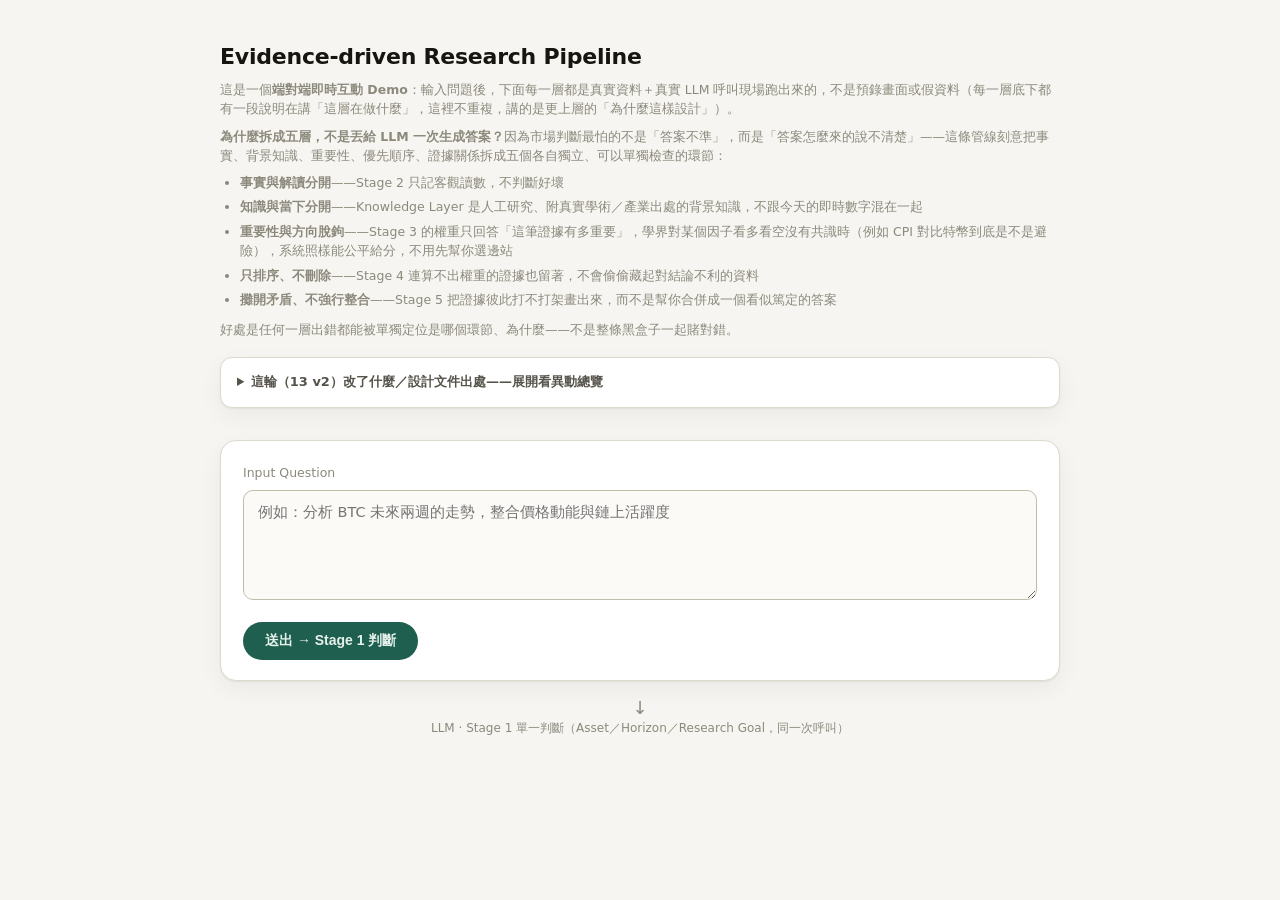
==== commit 2803fc13: "merge: 併入 Kevin 的 Stage 6-8 展示，Execution Log 疊上他的完整版 Kevin 這批同時做了 Stage 7-9 的 adapter 與畫面（交叉驗證層／辯論層／" ====
--- a/14_流程圖視覺報告.html
+++ b/14_流程圖視覺報告.html
@@ -1,17 +1,55 @@
 <!--
-  對應：[[13流程圖迭代定案v2]]（Stage 1-5 這輪異動）
-  頁面編號 2026-08-02 再改過一次：原本獨立一個區塊的 Knowledge Layer（原
-  Stage 3）併進 Stage 2 卡片內，改成點開「查看 Knowledge Layer」才看得到——
-  它本來就是查表用的背景知識，不是每次都要看的即時數字。原 Stage 4/5 依序
-  遞補成 Stage 3/4，畫面編號連續；程式碼內部的 id 前綴（s3／s4／s5）跟
-  Stage 4/5 對應的實際資料夾名稱（Stage 4 — Dynamic Evidence Weight Engine／
-  Stage 5 — Evidence Card ＋ Prioritization）維持不動，只有畫面上看得到的
-  badge 數字跟標題文字改了，避免動到大量內部管線只為了改個顯示編號。
+  對應：[[13流程圖迭代定案v2]]（Stage 1-9 這輪異動）
+
+  ⚠️ 畫面 badge 編號跟 13 文件的設計編號**不是一一對應**，這是刻意的，理由見下方
+  ①，換算表如下（後面提到「Stage N」除非特別註明，一律是設計文件編號）：
+
+  | 設計文件編號 | 內容 | 畫面 badge |
+  |---|---|---|
+  | Stage 1 | LLM 判斷 Asset/Horizon/Research Goal | 1 |
+  | Stage 2 | Feature Extraction | 2 |
+  | Stage 3 | Knowledge Layer | （併入 Stage 2 卡片，點開才看得到，無獨立 badge） |
+  | Stage 4 | Dynamic Evidence Weight Engine | 3 |
+  | Stage 5 | Evidence Card ＋ Prioritization | 4 |
+  | Stage 6 | Evidence Graph | 5 |
+  | Stage 7 | 交叉驗證層 | 6 |
+  | Stage 8 | 辯論層 | 7 |
+  | Stage 9 | 結論層＋信心分數 | 8 |
+
+  頁面編號沿革（2026-08-02 三次異動）：
+  ①原本獨立一個區塊的 Knowledge Layer（設計文件 Stage 3）併進 Stage 2 卡片內，
+    改成點開「查看 Knowledge Layer」才看得到——它本來就是查表用的背景知識，
+    不是每次都要看的即時數字，這一併就讓後面所有 badge 都比設計編號少 1。
+    程式碼內部的 id 前綴（s3／s4／s5／s6…）刻意跟設計文件編號對齊、不跟著
+    badge 換，只有畫面上看得到的 badge 數字跟標題文字改了，避免動到大量
+    內部管線只為了改個顯示編號。
+  ②新增 Evidence Graph（設計文件 Stage 6，畫面 badge 5）——吃 Stage 5 已經
+    抓到的 evidence_cards 在前端組圖，不打 /api/stage6（避免重跑一次完整
+    pipeline、多等一次 LLM），圖演算法是 webapp/stage1_demo_api.py 的
+    `_build_evidence_graph` 移植版，兩邊要保持邏輯一致。同時新增第六個
+    factor：etf（美國現貨 BTC ETF 淨流量，資料源 bitbo.io，樣本只有近 9-10
+    個交易日）。
+  ③新增交叉驗證／辯論／結論三層（設計文件 Stage 7-9，畫面 badge 6-8）——
+    **不重寫一套新的推理鏈**，直接呼叫 agent/reasoning/pipeline.py 既有的
+    run_reasoning()（Step A→B→C1/C2→D＋L5 信心分數，846+ 測試覆蓋、
+    release/v1 上線），只把 Stage 5 的 Evidence Card 轉成它要的 Evidence
+    物件格式。這三層很貴（最多 7 次 LLM），改成按鈕手動觸發，不像前面幾層
+    自動打。
+  ④Stage 2 卡片與 Evidence Card 補上「規格檔來源」顯示——端點／參數／欄位清單
+    讀自 `Stage 2 — Feature Extraction/{factor}.yaml`、卡片格子讀自
+    `Stage 5 — Evidence Card ＋ Prioritization/{factor}.md`（見 webapp/stage_specs.py）。
+    這件事本來只在程式裡，畫面上看不出來數字是照哪份規格檔算的，也看不出
+    「規格檔定義了幾格、哪幾格結構性不存在／哪幾格 demo 還沒實作」。現在每張
+    Stage 2 卡片下方會列出規格檔路徑與欄位分類，可展開看 features 全欄位；
+    Evidence Card 則顯示卡片 schema 出處、對應欄位（如 cpi 的
+    primary_horizon → reaction_window）與「schema 有、這次填不出來」的格子。
+    panews_sentiment 另外顯示爬蟲文字的注入防護結果（隔離／標記篇數）。
   全部為真實可互動 demo，呼叫 HOYAbit_ai_agent/webapp/stage1_demo_api.py：
     Stage 1 打 Bedrock 判斷 Asset/Horizon/Research Goal（單一 LLM call）
-    Stage 2/3/4（畫面編號）由同一次 /api/stage5 呼叫驅動（避免兩次 LLM 窗口判斷不一致）
+    Stage 2/3/4/5（設計編號，畫面 2/3/4）由同一次 /api/stage5 呼叫驅動（避免多次 LLM 窗口判斷不一致）
+    Stage 6（畫面 5）前端組圖，不額外打 API
+    Stage 7-9（畫面 6-8）呼叫 /api/stage789，手動按鈕觸發
     Knowledge Layer 純查表讀 Stage 3 — Knowledge Layer/{factor}.md，刻意不打 LLM
-  Stage 6-9（13 文件原編號）尚未做進本頁，待後續拍板再補。
   啟動方式見同目錄 HOYAbit_ai_agent/webapp/stage1_demo_api.py 檔頭註解。
 -->
 <!doctype html>
@@ -19,7 +57,7 @@
 <head>
 <meta charset="utf-8">
 <meta name="viewport" content="width=device-width, initial-scale=1">
-<title>Evidence-driven Research Pipeline · Stage 1-5</title>
+<title>Evidence-driven Research Pipeline · Stage 1-9</title>
 <style>
   :root {
     color-scheme: light;
@@ -41,8 +79,14 @@
     --accent-4-bg: #e3edf5;
     --accent-5: #7a5230;   /* Stage 5 — 已可互動 */
     --accent-5-bg: #f2e9df;
-    --accent-6: #1f5f7a;   /* Stage 6 Evidence Graph — 已可互動 */
-    --accent-6-bg: #e0eef3;
+    --accent-6: #2f6a6a;   /* Stage 6（畫面編號 5）— Evidence Graph，已可互動 */
+    --accent-6-bg: #e2eeee;
+    --accent-7: #8a6d1f;   /* Stage 7（畫面編號 6）— 交叉驗證層，已可互動 */
+    --accent-7-bg: #f3ecd7;
+    --accent-8: #8f2f4f;   /* Stage 8（畫面編號 7）— 辯論層，已可互動 */
+    --accent-8-bg: #f5e2e8;
+    --accent-9: #2f3f8f;   /* Stage 9（畫面編號 8）— 結論層＋信心分數，已可互動 */
+    --accent-9-bg: #e2e5f5;
     --accent-log: #4a4740;  /* Execution Log — 中性灰，不跟任何 stage 搶色 */
     --accent-log-bg: #eeece4;
     --danger: #a13f2f;
@@ -70,8 +114,14 @@
       --accent-4-bg: #1c2a33;
       --accent-5: #d3a878;
       --accent-5-bg: #2e2519;
-      --accent-6: #6cbcd6;
-      --accent-6-bg: #172a31;
+      --accent-6: #6fd0d0;
+      --accent-6-bg: #1c2f2f;
+      --accent-7: #d9b95c;
+      --accent-7-bg: #332c18;
+      --accent-8: #e08aa8;
+      --accent-8-bg: #331c26;
+      --accent-9: #8a97e0;
+      --accent-9-bg: #1c1f33;
       --accent-log: #b8b4a6;
       --accent-log-bg: #24231d;
       --danger: #e08a78;
@@ -88,6 +138,10 @@
     --accent-3: #b39cf0; --accent-3-bg: #2a2438;
     --accent-4: #6fb3e0; --accent-4-bg: #1c2a33;
     --accent-5: #d3a878; --accent-5-bg: #2e2519;
+    --accent-6: #6fd0d0; --accent-6-bg: #1c2f2f;
+    --accent-7: #d9b95c; --accent-7-bg: #332c18;
+    --accent-8: #e08aa8; --accent-8-bg: #331c26;
+    --accent-9: #8a97e0; --accent-9-bg: #1c1f33;
     --danger: #e08a78; --danger-bg: #3a2420;
     --shadow: 0 1px 2px rgba(0,0,0,0.3), 0 8px 24px rgba(0,0,0,0.35);
   }
@@ -100,6 +154,10 @@
     --accent-3: #5b3fa1; --accent-3-bg: #ece6f7;
     --accent-4: #1f5f8f; --accent-4-bg: #e3edf5;
     --accent-5: #7a5230; --accent-5-bg: #f2e9df;
+    --accent-6: #2f6a6a; --accent-6-bg: #e2eeee;
+    --accent-7: #8a6d1f; --accent-7-bg: #f3ecd7;
+    --accent-8: #8f2f4f; --accent-8-bg: #f5e2e8;
+    --accent-9: #2f3f8f; --accent-9-bg: #e2e5f5;
     --danger: #a13f2f; --danger-bg: #f6e6e2;
     --shadow: 0 1px 2px rgba(22,21,15,0.06), 0 8px 24px rgba(22,21,15,0.05);
   }
@@ -120,6 +178,9 @@
   header.top h1 { font-size: 22px; margin: 0 0 6px; letter-spacing: -0.01em; }
   header.top .lineage { color: var(--muted); font-size: 12.5px; margin: 0 0 18px; }
   header.top .lineage code { font-size: 12px; }
+  header.top .lineage p { margin: 0 0 8px; }
+  header.top .lineage ul { margin: 4px 0 10px; padding-left: 20px; }
+  header.top .lineage li { margin-bottom: 6px; line-height: 1.5; }
 
   .changelog {
     background: var(--surface); border: 1px solid var(--line); border-radius: 12px;
@@ -190,6 +251,31 @@
 
   .stage-card { border-radius: 16px; padding: 20px 22px; margin-top: 18px; border: 1px solid var(--line); box-shadow: var(--shadow); }
   .stage-head { display: flex; align-items: center; gap: 10px; margin-bottom: 14px; }
+  /* 大標下的一句話：這層在做什麼。跟卡片最下方那段長註記分工——
+     這裡回答「是什麼」，下面那段回答「怎麼做到的、有哪些限制」。 */
+  .stage-lead {
+    margin: -6px 0 14px; font-size: 13px; line-height: 1.65; color: var(--ink-2);
+    padding-left: 36px;   /* 對齊標題文字，讓它看起來是標題的延伸而不是內容的一部分 */
+  }
+  .stage-lead b { color: var(--ink); font-weight: 600; }
+
+  /* 三型差異對照表：Statistical／Event／Sentiment 在該層各自被怎麼處理 */
+  .type-table {
+    margin: 0 0 14px 36px; border-collapse: collapse; font-size: 12.5px;
+    background: var(--surface); border: 1px solid var(--line); border-radius: 8px; overflow: hidden;
+  }
+  .type-table th, .type-table td {
+    text-align: left; padding: 7px 10px; border-bottom: 1px solid var(--line); vertical-align: top;
+  }
+  .type-table tr:last-child td { border-bottom: none; }
+  .type-table th { color: var(--muted); font-weight: 600; white-space: nowrap; background: var(--surface-2); }
+  .type-table td:first-child { white-space: nowrap; font-weight: 600; color: var(--ink); }
+  .type-table code { font-size: 11.5px; }
+  details.type-box { margin: 14px 0 0; }
+  details.type-box > summary {
+    cursor: pointer; font-size: 12.5px; color: var(--ink-2); font-weight: 600; margin-bottom: 8px;
+  }
+  details.type-box .type-table { margin-left: 0; }
   .stage-badge {
     width: 26px; height: 26px; border-radius: 8px; display: flex; align-items: center; justify-content: center;
     font-size: 13px; font-weight: 700; flex: none;
@@ -229,36 +315,184 @@
   .s6 .stage-title { color: var(--accent-6); }
   .s6 .stage-tag { background: var(--accent-6); color: var(--accent-6-bg); }
 
+  /* ---- Stage 6：真的畫成節點圖，不是清單 ---- */
+  .graph-wrap {
+    background: var(--surface); border: 1px solid var(--line); border-radius: 12px;
+    padding: 8px; display: flex; justify-content: center;
+  }
+  .graph-svg { width: 100%; max-width: 480px; height: auto; }
+  .graph-svg .g-edge-line { stroke-width: 1.6; fill: none; }
+  .graph-svg .g-edge-line.independent { stroke: var(--line-strong); stroke-dasharray: 4 3; }
+  .graph-svg .g-edge-line.supports { stroke: var(--accent-6); }
+  .graph-svg .g-edge-line.conflicts { stroke: var(--danger); }
+  .graph-svg .g-edge-label {
+    font-size: 8.5px; fill: var(--muted); font-weight: 600; text-anchor: middle;
+  }
+  .graph-svg .g-node circle {
+    fill: var(--accent-6-bg); stroke: var(--accent-6); stroke-width: 1.8;
+  }
+  .graph-svg .g-node.isolated circle {
+    fill: var(--surface-2); stroke: var(--line-strong); stroke-dasharray: 3 2;
+  }
+  .graph-svg .g-node text {
+    font-size: 9.5px; fill: var(--ink); text-anchor: middle; font-weight: 600;
+    paint-order: stroke; stroke: var(--surface); stroke-width: 3px;
+  }
+  .graph-svg .g-node .g-node-coin { font-size: 7.5px; fill: var(--muted); font-weight: 500; }
+
+  .graph-legend { display: flex; flex-wrap: wrap; gap: 14px; margin-top: 12px; font-size: 11.5px; color: var(--ink-2); }
+  .graph-legend .g-item { display: flex; align-items: center; gap: 5px; }
+  .graph-legend .g-swatch { width: 16px; height: 2px; flex: none; }
+  .graph-legend .g-swatch.supports { background: var(--accent-6); }
+  .graph-legend .g-swatch.conflicts { background: var(--danger); }
+  .graph-legend .g-swatch.independent {
+    background: repeating-linear-gradient(90deg, var(--line-strong) 0 4px, transparent 4px 7px);
+  }
+  .graph-legend .g-dot {
+    width: 10px; height: 10px; border-radius: 50%; flex: none;
+    background: var(--surface-2); border: 1.5px dashed var(--line-strong);
+  }
+
+  .graph-edge-row { display: flex; align-items: center; gap: 8px; font-size: 13px; margin-bottom: 6px; }
+  .graph-edge-row .rel-tag {
+    font-size: 10.5px; font-weight: 700; padding: 1px 7px; border-radius: 999px;
+    background: var(--accent-6); color: var(--accent-6-bg); flex: none;
+  }
+  .graph-edge-row .rel-tag.conflicts { background: var(--danger); color: var(--danger-bg); }
+  .graph-edge-row .rel-tag.independent { background: var(--line-strong); color: var(--ink); }
+
+  .s7 { background: var(--accent-7-bg); }
+  .s7 .stage-badge { background: var(--accent-7); color: var(--accent-7-bg); }
+  .s7 .stage-title { color: var(--accent-7); }
+  .s7 .stage-tag { background: var(--accent-7); color: var(--accent-7-bg); }
+
+  .s8 { background: var(--accent-8-bg); }
+  .s8 .stage-badge { background: var(--accent-8); color: var(--accent-8-bg); }
+  .s8 .stage-title { color: var(--accent-8); }
+  .s8 .stage-tag { background: var(--accent-8); color: var(--accent-8-bg); }
+
+  .s9 { background: var(--accent-9-bg); }
+  .s9 .stage-badge { background: var(--accent-9); color: var(--accent-9-bg); }
+  .s9 .stage-title { color: var(--accent-9); }
+  .s9 .stage-tag { background: var(--accent-9); color: var(--accent-9-bg); }
+
+  /* Stage 6-8（辯論鏈）觸發按鈕：這段很貴（最多 7 次 LLM），不像前面自動打，
+     要 Ken 自己按才會跑。 */
+  .reason-trigger {
+    display: flex; align-items: center; gap: 12px; padding: 14px 16px;
+    background: var(--surface); border: 1px dashed var(--line-strong); border-radius: 12px;
+  }
+  .reason-trigger .rt-note { font-size: 12.5px; color: var(--muted); flex: 1 1 auto; }
+
+  /* 交叉驗證層：一致訊號 / 矛盾訊號 兩欄並排 */
+  .cv-columns { display: grid; grid-template-columns: 1fr 1fr; gap: 14px; }
+  @media (max-width: 620px) { .cv-columns { grid-template-columns: 1fr; } }
+  .cv-col h5 { margin: 0 0 8px; font-size: 12px; display: flex; align-items: center; gap: 6px; }
+  .cv-col ul { margin: 0; padding-left: 18px; font-size: 12.5px; color: var(--ink-2); }
+  .cv-col li { margin-bottom: 6px; line-height: 1.55; }
+  .cv-dot { width: 8px; height: 8px; border-radius: 50%; flex: none; }
+  .cv-dot.ok { background: var(--accent-6); }
+  .cv-dot.warn { background: var(--danger); }
+
+  /* 辯論逐輪：正方／反方交錯排版，像對話串 */
+  .debate-round { margin-bottom: 16px; }
+  .debate-round .dr-label { font-size: 11px; color: var(--muted); font-weight: 700; letter-spacing: .04em; margin-bottom: 8px; text-transform: uppercase; }
+  .debate-turn {
+    border-radius: 12px; padding: 12px 14px; margin-bottom: 8px; font-size: 13px; line-height: 1.6;
+    max-width: 92%;
+  }
+  .debate-turn.bull { background: var(--accent-6-bg); border: 1px solid var(--accent-6); margin-right: auto; }
+  .debate-turn.bear { background: var(--accent-8-bg); border: 1px solid var(--accent-8); margin-left: auto; }
+  .debate-turn .dt-role { font-size: 11px; font-weight: 700; margin-bottom: 5px; display: flex; align-items: center; gap: 6px; }
+  .debate-turn.bull .dt-role { color: var(--accent-6); }
+  .debate-turn.bear .dt-role { color: var(--accent-8); }
+  .debate-turn .dt-critique {
+    margin-bottom: 8px; padding-bottom: 8px; border-bottom: 1px dashed var(--line-strong);
+    color: var(--ink-2); font-style: italic;
+  }
+  .debate-turn .dt-evidence { margin-top: 8px; }
+
+  /* 結論層＋信心分數：圓環量表 */
+  .conclusion-box { font-size: 13.5px; line-height: 1.7; }
+  .confidence-gauge { display: flex; align-items: center; gap: 18px; margin: 10px 0 16px; flex-wrap: wrap; }
+  .cg-ring { flex: none; }
+  .cg-breakdown { flex: 1 1 240px; min-width: 200px; }
+  .cg-bar-row { display: flex; align-items: center; gap: 8px; margin-bottom: 7px; font-size: 12px; }
+  .cg-bar-row .cg-label { flex: 0 0 92px; color: var(--muted); }
+  .cg-bar-track { flex: 1 1 auto; height: 7px; border-radius: 999px; background: var(--surface-2); border: 1px solid var(--line); overflow: hidden; }
+  .cg-bar-fill { height: 100%; background: var(--accent-9); border-radius: 999px; }
+  .cg-bar-row .cg-value { flex: 0 0 34px; text-align: right; font-weight: 600; }
+
+  .field-row { display: flex; flex-wrap: wrap; gap: 10px 24px; margin-bottom: 10px; }
+  .field { min-width: 140px; }
+  .field .k { font-size: 11.5px; color: var(--muted); margin-bottom: 3px; }
+  .field .v { font-size: 14px; font-weight: 600; }
+  .chip {
+    display: inline-block; padding: 2px 10px; border-radius: 999px; font-size: 12.5px;
+    background: var(--surface); border: 1px solid var(--line-strong); margin: 2px 4px 2px 0;
+  }
+  .reasoning { font-size: 13px; color: var(--ink-2); margin-top: 10px; border-top: 1px dashed var(--line-strong); padding-top: 10px; }
+
+  .schema-grid { display: grid; grid-template-columns: repeat(auto-fit, minmax(200px, 1fr)); gap: 12px; }
+  /* 一個 factor 佔滿一整列、由上往下堆疊——每個 factor 的欄位在寬版面裡
+     左右對齊比較好讀，不會被擠成窄欄折行。 */
+  .factor-row { display: grid; grid-template-columns: 1fr; gap: 12px; }
+
+  /* 出處清單：預設收合，避免一長串網址把卡片撐爛 */
+  .ref-box {
+    margin-top: 4px; border: 1px solid var(--line); border-radius: 8px;
+    background: var(--surface); padding: 8px 10px;
+  }
+  .ref-box summary {
+    cursor: pointer; font-size: 12px; color: var(--ink-2); font-weight: 600;
+    list-style: revert;
+  }
+  .ref-box[open] summary { margin-bottom: 8px; }
+  .ref-body .lr-note { margin-top: 8px; }
+  .ref-list { margin: 4px 0 0; padding-left: 18px; font-size: 12.5px; color: var(--ink-2); }
+  .ref-list li { margin-bottom: 5px; line-height: 1.5; }
+  .ref-list a { color: var(--accent-3); text-decoration: none; }
+  .ref-list a:hover { text-decoration: underline; }
+  .ref-tag {
+    display: inline-block; margin-right: 6px; padding: 0 6px; border-radius: 4px;
+    font-size: 10px; font-weight: 700; letter-spacing: .02em;
+    background: var(--surface-2); border: 1px solid var(--line-strong); color: var(--muted);
+  }
+  .schema-block {
+    background: var(--surface); border: 1px solid var(--line); border-radius: 10px; padding: 12px 14px;
+  }
+  .schema-block h4 { margin: 0 0 8px; font-size: 12.5px; display: flex; align-items: center; gap: 8px; }
+  .schema-block ul { margin: 0; padding-left: 18px; font-size: 12.5px; color: var(--ink-2); }
+  .schema-block li { margin-bottom: 3px; }
+
+  .live-pill {
+    font-size: 10.5px; font-weight: 600; padding: 1px 7px; border-radius: 999px;
+    background: var(--accent-1); color: var(--accent-1-bg);
+  }
+  .live-pill.err { background: var(--danger); color: var(--danger-bg); }
+  .live-result {
+    display: none; margin-top: 10px; padding-top: 10px; border-top: 1px dashed var(--line-strong);
+    font-size: 12.5px;
+  }
+  /* 固定寬度標籤欄＋彈性內容欄的兩欄式排版（像 definition list）：
+     卡片改成滿版寬度後，原本左右對齊到底（justify-content: space-between）
+     在短值上會把標籤跟值拉開一大截空白，在長值上又會擠成一團——換成標籤固定
+     寬度、值往右接著寫、需要就自然換行，短值長值都能對齊、不再忽鬆忽緊。 */
+  .live-result .lr-row { display: flex; align-items: flex-start; gap: 14px; margin-bottom: 7px; }
+  .live-result .lr-row .lr-k { color: var(--muted); flex: 0 0 150px; }
+  .live-result .lr-row .lr-v { font-weight: 500; flex: 1 1 auto; min-width: 0; line-height: 1.6; }
+  .live-result .lr-note { color: var(--muted); font-size: 11.5px; margin-top: 6px; }
+  .mini-error { display: none; margin-top: 8px; font-size: 12px; color: var(--danger); }
+
+  .todo-note {
+    margin-top: 14px; font-size: 12px; color: var(--muted); display: flex; gap: 6px; align-items: flex-start;
+  }
+  .todo-note .dot { flex: none; margin-top: 5px; width: 6px; height: 6px; border-radius: 50%; background: currentColor; }
+
   .slog { background: var(--accent-log-bg); }
   .slog .stage-badge { background: var(--accent-log); color: var(--accent-log-bg); }
   .slog .stage-title { color: var(--accent-log); }
   .slog .stage-tag { background: var(--accent-log); color: var(--accent-log-bg); }
-
-  /* ---- Stage 6 Evidence Graph ---- */
-  .graph-legend { display: flex; flex-wrap: wrap; gap: 8px 16px; margin-bottom: 12px; font-size: 11.5px; color: var(--ink-2); }
-  .graph-legend b { font-weight: 700; }
-  .edge-list { display: flex; flex-direction: column; gap: 6px; }
-  .edge-item {
-    display: flex; align-items: center; gap: 8px; flex-wrap: wrap;
-    background: var(--surface); border: 1px solid var(--line); border-radius: 10px;
-    padding: 8px 12px; font-size: 12.5px;
-  }
-  .edge-node { font-weight: 600; }
-  .edge-rel {
-    font-size: 11px; padding: 1px 8px; border-radius: 999px; font-weight: 700; letter-spacing: .02em;
-  }
-  .rel-supports { background: var(--accent-1-bg); color: var(--accent-1); border: 1px solid var(--accent-1); }
-  .rel-conflicts { background: var(--danger-bg); color: var(--danger); border: 1px solid var(--danger); }
-  .rel-independent { background: var(--surface-2); color: var(--muted); border: 1px dashed var(--line-strong); }
-  .node-chips { display: flex; flex-wrap: wrap; gap: 6px; margin-bottom: 12px; }
-  .node-chip {
-    font-size: 11.5px; padding: 3px 10px; border-radius: 999px;
-    background: var(--surface); border: 1px solid var(--line-strong); font-weight: 600;
-  }
-  .node-chip.isolated { border-style: dashed; color: var(--muted); }
-  .dangling-list { font-size: 12px; color: var(--ink-2); display: flex; flex-direction: column; gap: 4px; }
-
-  /* ---- Execution Log ---- */
   .log-toolbar { display: flex; align-items: center; gap: 10px; flex-wrap: wrap; margin-bottom: 10px; }
   .log-table-wrap { max-height: 420px; overflow: auto; border: 1px solid var(--line); border-radius: 10px; background: var(--surface); }
   table.log-table { width: 100%; border-collapse: collapse; font-size: 12px; }
@@ -272,72 +506,6 @@
   .log-layer { font-size: 10.5px; color: var(--muted); font-family: ui-monospace, SFMono-Regular, Menlo, monospace; }
   .log-ms { text-align: right; font-variant-numeric: tabular-nums; }
 
-  .field-row { display: flex; flex-wrap: wrap; gap: 10px 24px; margin-bottom: 10px; }
-  .field { min-width: 140px; }
-  .field .k { font-size: 11.5px; color: var(--muted); margin-bottom: 3px; }
-  .field .v { font-size: 14px; font-weight: 600; }
-  .chip {
-    display: inline-block; padding: 2px 10px; border-radius: 999px; font-size: 12.5px;
-    background: var(--surface); border: 1px solid var(--line-strong); margin: 2px 4px 2px 0;
-  }
-  .reasoning { font-size: 13px; color: var(--ink-2); margin-top: 10px; border-top: 1px dashed var(--line-strong); padding-top: 10px; }
-
-  .schema-grid { display: grid; grid-template-columns: repeat(auto-fit, minmax(200px, 1fr)); gap: 12px; }
-  /* 一個 factor 佔滿一整列、由上往下堆疊——每個 factor 的欄位在寬版面裡
-     左右對齊比較好讀，不會被擠成窄欄折行。 */
-  .factor-row { display: grid; grid-template-columns: 1fr; gap: 12px; }
-
-  /* 出處清單：預設收合，避免一長串網址把卡片撐爛 */
-  .ref-box {
-    margin-top: 4px; border: 1px solid var(--line); border-radius: 8px;
-    background: var(--surface); padding: 8px 10px;
-  }
-  .ref-box summary {
-    cursor: pointer; font-size: 12px; color: var(--ink-2); font-weight: 600;
-    list-style: revert;
-  }
-  .ref-box[open] summary { margin-bottom: 8px; }
-  .ref-body .lr-note { margin-top: 8px; }
-  .ref-list { margin: 4px 0 0; padding-left: 18px; font-size: 12.5px; color: var(--ink-2); }
-  .ref-list li { margin-bottom: 5px; line-height: 1.5; }
-  .ref-list a { color: var(--accent-3); text-decoration: none; }
-  .ref-list a:hover { text-decoration: underline; }
-  .ref-tag {
-    display: inline-block; margin-right: 6px; padding: 0 6px; border-radius: 4px;
-    font-size: 10px; font-weight: 700; letter-spacing: .02em;
-    background: var(--surface-2); border: 1px solid var(--line-strong); color: var(--muted);
-  }
-  .schema-block {
-    background: var(--surface); border: 1px solid var(--line); border-radius: 10px; padding: 12px 14px;
-  }
-  .schema-block h4 { margin: 0 0 8px; font-size: 12.5px; display: flex; align-items: center; gap: 8px; }
-  .schema-block ul { margin: 0; padding-left: 18px; font-size: 12.5px; color: var(--ink-2); }
-  .schema-block li { margin-bottom: 3px; }
-
-  .live-pill {
-    font-size: 10.5px; font-weight: 600; padding: 1px 7px; border-radius: 999px;
-    background: var(--accent-1); color: var(--accent-1-bg);
-  }
-  .live-pill.err { background: var(--danger); color: var(--danger-bg); }
-  .live-result {
-    display: none; margin-top: 10px; padding-top: 10px; border-top: 1px dashed var(--line-strong);
-    font-size: 12.5px;
-  }
-  /* 固定寬度標籤欄＋彈性內容欄的兩欄式排版（像 definition list）：
-     卡片改成滿版寬度後，原本左右對齊到底（justify-content: space-between）
-     在短值上會把標籤跟值拉開一大截空白，在長值上又會擠成一團——換成標籤固定
-     寬度、值往右接著寫、需要就自然換行，短值長值都能對齊、不再忽鬆忽緊。 */
-  .live-result .lr-row { display: flex; align-items: flex-start; gap: 14px; margin-bottom: 7px; }
-  .live-result .lr-row .lr-k { color: var(--muted); flex: 0 0 150px; }
-  .live-result .lr-row .lr-v { font-weight: 500; flex: 1 1 auto; min-width: 0; line-height: 1.6; }
-  .live-result .lr-note { color: var(--muted); font-size: 11.5px; margin-top: 6px; }
-  .mini-error { display: none; margin-top: 8px; font-size: 12px; color: var(--danger); }
-
-  .todo-note {
-    margin-top: 14px; font-size: 12px; color: var(--muted); display: flex; gap: 6px; align-items: flex-start;
-  }
-  .todo-note .dot { flex: none; margin-top: 5px; width: 6px; height: 6px; border-radius: 50%; background: currentColor; }
-
   .back-row { margin-top: 22px; }
 </style>
 </head>
@@ -346,13 +514,25 @@
 
   <header class="top">
     <h1>Evidence-driven Research Pipeline</h1>
-    <p class="lineage">
-      承接 <code>13_流程圖迭代定案v2.md</code>（Stage 1-5 這輪異動）／完整迭代脈絡見 <code>07_流程圖迭代定案.md</code>。
-      本頁 Stage 1-5 全部接上真實資料與真實 LLM 呼叫，五個 factor（funding_rate／active_address／cpi／liquidation／panews_sentiment）跑完整條鏈，Statistical／Event／Sentiment 三型都有；Stage 6-9 尚未做進本頁。
-    </p>
+    <div class="lineage">
+      <p>這是一個<b>端對端即時互動 Demo</b>：輸入問題後，下面每一層都是真實資料＋真實 LLM 呼叫現場跑出來的，不是預錄畫面或假資料（每一層底下都有一段說明在講「這層在做什麼」，這裡不重複，講的是更上層的「為什麼這樣設計」）。</p>
+      <p><b>為什麼拆成五層，不是丟給 LLM 一次生成答案？</b>因為市場判斷最怕的不是「答案不準」，而是「答案怎麼來的說不清楚」——這條管線刻意把事實、背景知識、重要性、優先順序、證據關係拆成五個各自獨立、可以單獨檢查的環節：</p>
+      <ul>
+        <li><b>事實與解讀分開</b>——Stage 2 只記客觀讀數，不判斷好壞</li>
+        <li><b>知識與當下分開</b>——Knowledge Layer 是人工研究、附真實學術／產業出處的背景知識，不跟今天的即時數字混在一起</li>
+        <li><b>重要性與方向脫鉤</b>——Stage 3 的權重只回答「這筆證據有多重要」，學界對某個因子看多看空沒有共識時（例如 CPI 對比特幣到底是不是避險），系統照樣能公平給分，不用先幫你選邊站</li>
+        <li><b>只排序、不刪除</b>——Stage 4 連算不出權重的證據也留著，不會偷偷藏起對結論不利的資料</li>
+        <li><b>攤開矛盾、不強行整合</b>——Stage 5 把證據彼此打不打架畫出來，而不是幫你合併成一個看似篤定的答案</li>
+      </ul>
+      <p>好處是任何一層出錯都能被單獨定位是哪個環節、為什麼——不是整條黑盒子一起賭對錯。</p>
+    </div>
 
     <details class="changelog">
-      <summary>這輪（13 v2）改了什麼——展開看異動總覽</summary>
+      <summary>這輪（13 v2）改了什麼／設計文件出處——展開看異動總覽</summary>
+      <p style="font-size:12.5px; color:var(--muted); margin:0 0 10px;">
+        設計文件：<code>13_流程圖迭代定案v2.md</code>（Stage 1-9 這輪異動）／完整迭代脈絡見 <code>07_流程圖迭代定案.md</code>。
+        本頁 Stage 1-9（設計文件編號，非畫面 badge 編號）全部接上真實資料與真實 LLM 呼叫，Statistical／Event／Sentiment 三型都有；Stage 6 Evidence Graph 吃 Stage 5 同一份回應在前端畫圖，不再打一次 API；Stage 7-9（交叉驗證／辯論／結論＋信心分數）直接呼叫既有的 <code>agent/reasoning/pipeline.py</code> 完整推理鏈（不重寫一套新的），手動按鈕觸發，不像前面自動打——最多 7 次 LLM 呼叫，太貴不能每次查詢自動跑。
+      </p>
       <table>
         <tr><th>項目</th><th>11 原設計</th><th>13 這輪改動</th></tr>
         <tr><td>Query Understanding</td><td>獨立層，判斷方式未明說</td><td>併入 Stage 1，明確定義為<b>單一 LLM 判斷</b></td></tr>
@@ -403,6 +583,7 @@
           <span class="stage-title">Stage 1 — LLM 判斷結果</span>
           <span class="stage-tag" id="backend-tag">live</span>
         </div>
+        <div class="stage-lead"><b>讀懂問題。</b>把一句自然語言問句，拆成後面每一層都要吃的三個判斷：分析哪個幣、看多長的時間、想回答哪一類問題。整條流程只有這裡在「理解人話」，一次 LLM 呼叫同時定案三件事。</div>
         <div class="field-row">
           <div class="field">
             <div class="k">Asset</div>
@@ -426,7 +607,38 @@
           <span class="stage-title">Stage 2 — Feature Extraction</span>
           <span class="stage-tag">4 factors live</span>
         </div>
+        <div class="stage-lead"><b>去抓資料，只記事實。</b>每個 factor 各自打自己的資料源，算出「現在的值、相對歷史的什麼位置、近期往哪個方向走」。抓多長由 LLM 依上一層的 Horizon 現場判斷。這層不解讀好壞、不給方向結論。<br>每張卡片下方可展開的 <b>Knowledge Layer</b> 是配套的背景知識——「這個 factor 本身是什麼、擅長什麼尺度、跟誰互相印證」，純查表不推理。</div>
         <div class="factor-row" id="stage2-factors"></div>
+        <details class="type-box">
+          <summary>三型資料在這層的差異——抓法與算得出來的欄位都不同（點開）</summary>
+          <table class="type-table">
+            <tr><th>型別</th><th>窗口的單位與意義</th><th>算得出來的欄位</th><th>算不出來的欄位（結構性，不是漏做）</th></tr>
+            <tr>
+              <td>Statistical<br><span class="lr-note">funding_rate／active_address／etf</span></td>
+              <td><b>天</b>——「回看多久」。由 LLM 依 Horizon 現場判斷</td>
+              <td>現值、<code>percentile</code>（相對這段窗口的位置）、<code>trend</code>（窗口內前後半段比較）</td>
+              <td>—</td>
+            </tr>
+            <tr>
+              <td>Event<br><span class="lr-note">cpi</span></td>
+              <td><b>月</b>——資料本身是月頻，LLM 判斷的天數要先換算成月（<code>window_months</code>）</td>
+              <td>現值、<code>percentile</code>、<code>mom_pct</code>／<code>yoy_pct</code>（月增／年增，事件型才有意義的變化率）</td>
+              <td><code>trend</code>——月頻資料在短窗口內只有 1~2 筆，做前後半段比較沒有意義</td>
+            </tr>
+            <tr>
+              <td>Sentiment<br><span class="lr-note">panews_sentiment</span></td>
+              <td><b>天,但只決定「往回翻多深」</b>——超出窗口的文章標記為非近期<b>但照樣計入</b>，不是過濾邊界</td>
+              <td>情緒分數、<code>nonzero_ratio</code>（關鍵字法的覆蓋率）、<code>window_covered</code>（有沒有翻到窗口底）</td>
+              <td>嚴格的 <code>percentile</code>——分數是簡化版關鍵字計分而非 NLP 模型，母體本身可信度有限</td>
+            </tr>
+            <tr>
+              <td>資料源缺歷史<br><span class="lr-note">liquidation</span></td>
+              <td><b>秒</b>——沒有「回看窗口」這個概念，只能開 WebSocket 監聽固定秒數</td>
+              <td>觀察窗內的清算筆數與金額</td>
+              <td><code>percentile</code>／<code>trend</code>／<code>slope</code> 全部——查歷史的 API 已停用，沒有母體可比</td>
+            </tr>
+          </table>
+        </details>
         <div class="todo-note"><span class="dot"></span><span>五個 factor 各自真的去抓真實資料，不是同一套邏輯換名字——funding_rate／active_address 窗口＝天、由 LLM 依 Horizon 現場判斷（不是查表），而且各自有專屬的背景知識 prompt；cpi 窗口＝月，換算後才抓；liquidation 沒有「回看窗口」這個概念，是真的開 WebSocket 監聽固定秒數，percentile／trend 等需要歷史序列的欄位這個 factor 結構性沒有，一律不產生；panews_sentiment 的窗口只決定「往回翻多深」而不是過濾邊界（超出窗口的文章標記為非近期但照樣計入），翻不到窗口底時會標 <code>window_covered=false</code> 並說明只翻到哪天，情緒分數是簡化版關鍵字計分、不是 NLP 模型（<code>nonzero_ratio</code> 就是這套方法的覆蓋率）。active_address 目前只支援 BTC（資料源限制），查其他幣種會顯示原因。每張卡片下方「查看 Knowledge Layer」點開才是原本獨立一個 Stage 3 區塊的內容——Knowledge 本來就是查表用的背景知識，不是每次都要看的即時數字，跟 Stage 2 的即時抓取結果放在一起、預設收合比較合理。五份內容分別讀自 <code>Stage 3 — Knowledge Layer/{factor}.md</code>——Ken 手動研究、附真實學術／產業出處的正式版本，欄位對照 11流程圖模板.md 的 Statistical／Event／Sentiment Knowledge schema（三型不同骨架，不是同一份欄位表）。刻意不對齊結論：funding_rate 產業文獻偏肯定短期訊號，active_address 近期研究反而在講預測力減弱，cpi 學界對通膨關係沒有共識、liquidation 只能即時監聽沒有歷史可驗證、panews_sentiment 的預測力是狀態依存（極端情緒下才顯著）——每份都根據各自的資料現實寫，不是同一套模板換名字。單一事實來源是這些 .md，這支 demo 只是讀檔解析，刻意不打 LLM（Knowledge Layer 本身是 library，不是推理層）。</span></div>
       </div>
 
@@ -436,7 +648,30 @@
           <span class="stage-title">Stage 3 — Dynamic Evidence Weight Engine</span>
           <span class="stage-tag" id="weight-live-pill">計算中…</span>
         </div>
+        <div class="stage-lead"><b>決定「今天這筆證據有多重要」。</b>兩層相乘：<b>Prior Weight</b> 是這個 factor 本質上準不準／重不重要（跟今天無關），<b>Context Modifier</b> 是今天的情境該把它調高還是調低（跟今天有關）。這層只評估份量，不評估多空方向。</div>
         <div class="factor-row" id="stage4-factors"></div>
+        <details class="type-box">
+          <summary>三型資料在這層的差異——Prior 用哪種算法、Modifier 讀哪些欄位（點開）</summary>
+          <table class="type-table">
+            <tr><th>型別</th><th>Prior Weight 怎麼來</th><th>Modifier 的線索差在哪</th></tr>
+            <tr>
+              <td>Statistical<br><span class="lr-note">funding_rate／active_address／etf／panews_sentiment</span></td>
+              <td><code>rolling_spearman_ic</code> <b>現場真的算</b>——因為它們每天都有連續數值，可以跟未來報酬配對算相關係數</td>
+              <td>時間尺度比對 <code>primary_horizon.applicable_days</code>；關聯訊號讀 <code>confirms／conflicts</code></td>
+            </tr>
+            <tr>
+              <td>Event<br><span class="lr-note">cpi</span></td>
+              <td><b>不算 ic</b>，讀 Knowledge 的 <code>impact_level</code> 分級（Very High→0.8）——離散事件沒有「每天的值」可以跟每天的報酬配對，套 ic 的前提不成立</td>
+              <td>時間尺度比對的是 <code>reaction_window</code>＋<code>expected_duration</code> 換算的區間（兩段不連續尺度的聯集）；關聯訊號讀 <code>usually_affects／related_events</code>（不是 confirms/conflicts）；<b>freshness 語意是「距上次公布多久」</b>，月頻資料本質上不可能「很新」</td>
+            </tr>
+            <tr>
+              <td>資料源缺歷史<br><span class="lr-note">liquidation</span></td>
+              <td><b>ic 算不出來</b>（沒有歷史序列可配對），改用 Domain Knowledge 給有理由的低分（0.3）——低是因為它本質是確認性訊號，不是「沒算出來所以給 0」</td>
+              <td>時間尺度幾乎必然不合（適用尺度是分鐘級）；<b>freshness 恆等於「當下」</b>，因為沒有「查詢過去」這個選項</td>
+            </tr>
+          </table>
+          <div class="lr-note" style="margin-top:6px;">三種 Prior Weight 來源最後都收斂成同一個 <code>evidence_weight</code> 概念，不是三套互不相容的系統——所以下一層可以直接照它排序。</div>
+        </details>
         <div class="mini-error" id="weight-live-error"></div>
         <div class="todo-note"><span class="dot"></span><span>Prior Weight 有三種來源（13 文件 2026-08-02 拍板，同一個 <code>evidence_weight</code> 概念下的不同填法）：<b>Statistical Factor</b>（funding_rate／active_address）現場真的算 <code>rolling_spearman_ic</code>；<b>Event Factor</b>（cpi）不算 ic——離散事件沒有「每天的值」可跟每天的 forward_return 配對，改讀 Knowledge Layer 的 <code>impact_level</code> 分級；<b>資料源結構性缺歷史序列</b>（liquidation）ic 也算不出來，改用 Domain Knowledge 給有理由的低分。後兩種的數值與理由都寫在 <code>Stage 4 — Dynamic Evidence Weight Engine/{factor}.md</code> 裡（資料夾名稱沿用原編號，內容沒動），程式只負責讀，不自己訂數字。Dynamic Modifier 一律真的打一次 LLM；market_regime／cross_source_consensus 兩條線索還沒接上真實資料源，LLM 會老實當「未知」處理。</span></div>
       </div>
@@ -447,34 +682,65 @@
           <span class="stage-title">Stage 4 — Evidence Card ＋ Prioritization</span>
           <span class="stage-tag" id="card-live-pill">組裝中…</span>
         </div>
+        <div class="stage-lead"><b>包成統一格式，排出優先順序。</b>把前面幾層的事實／知識／權重裝進同一種卡片，再依訊號強度排出「哪幾筆最值得討論」。這層<b>不重新運算任何數字</b>，只做組裝與排序，而且只排序、不刪除。</div>
         <div class="factor-row" id="stage5-cards"></div>
         <div class="mini-error" id="card-live-error"></div>
-        <div class="todo-note"><span class="dot"></span><span>純組裝層，不重新運算——直接呼叫 Stage 2(Fact)／Knowledge Layer(點進 Stage 2 卡片看)／Stage 3(Weight) 的處理函式，包成統一格式卡片。排序（原 Stage 6 併入）照 <code>|evidence_weight|</code> 由大到小——<b>2026-08-02 拍板兩件事</b>：①<b>一律照權重排序</b>，不因 Prior Weight 來源不同（ic 回測值／impact_level 人工分級／Domain Knowledge 理由）而分組或另設規則；②比大小時<b>取絕對值</b>，因為 ic 是相關係數、負值代表<b>反向訊號</b>（factor 越高、後續報酬越低）而不是弱訊號——實測 BTC funding_rate 的 <code>final=-0.55</code> 是五張卡裡強度最高的，照帶號值排卻掉到最後一名。⚠ 代價：<b>名次只表達訊號強度、不表達方向</b>，方向留在卡片的帶號原值與「方向」那一列，下游要判多空讀那兩格、不要從名次推。算不出權重的卡片排最後但<b>不刪除</b>——13 明講「不刪除，只排序」。<code>evidence_coverage</code> 定義還沒拍板，這裡不產生這個欄位假裝有定案。各 factor 的卡片設計說明見 <code>Stage 5 — Evidence Card ＋ Prioritization/{factor}.md</code>。</span></div>
+        <div class="todo-note"><span class="dot"></span><span>純組裝層，不重新運算——直接呼叫 Stage 2(Fact)／Knowledge Layer(點進 Stage 2 卡片看)／Stage 3(Weight) 的處理函式，包成統一格式卡片。排序（原 Stage 6 併入）照 <code>|evidence_weight|</code> 由大到小——<b>2026-08-02 拍板兩件事</b>：①<b>一律照權重排序</b>，不因 Prior Weight 來源不同（ic 回測值／impact_level 人工分級／Domain Knowledge 理由）而分組或另設規則；②比大小時<b>取絕對值</b>，因為 ic 是相關係數、負值代表<b>反向訊號</b>（factor 越高、後續報酬越低）而不是弱訊號——照帶號值排會把強度最高的反向訊號排到最後一名。⚠ 代價：<b>名次只表達訊號強度、不表達方向</b>，方向留在卡片的帶號原值與「方向」那一列，下游要判多空讀那兩格、不要從名次推。算不出權重的卡片排最後但<b>不刪除</b>——13 明講「不刪除，只排序」。<code>evidence_coverage</code> 定義還沒拍板，這裡不產生這個欄位假裝有定案。各 factor 的卡片設計說明見 <code>Stage 5 — Evidence Card ＋ Prioritization/{factor}.md</code>。</span></div>
       </div>
 
       <div class="stage-card s6">
         <div class="stage-head">
           <span class="stage-badge">5</span>
           <span class="stage-title">Stage 5 — Evidence Graph</span>
-          <span class="stage-tag" id="graph-live-pill">建圖中…</span>
-        </div>
-        <div class="graph-legend">
-          <span><b>節點</b>＝這批 Evidence Card</span>
-          <span><span class="edge-rel rel-supports">supports</span> 互相印證</span>
-          <span><span class="edge-rel rel-conflicts">conflicts</span> 互相矛盾</span>
-          <span><span class="edge-rel rel-independent">independent</span> 彼此獨立</span>
-          <span>虛線節點＝孤立（這批沒有任何邊連到它）</span>
-        </div>
-        <div class="node-chips" id="graph-nodes"></div>
-        <div class="edge-list" id="graph-edges"></div>
-        <div id="graph-dangling-wrap" style="display:none; margin-top:12px;">
-          <div class="k" style="font-size:11.5px; color:var(--muted); margin-bottom:6px;">
-            關係指向這次沒有分析的 factor（不畫成邊，但如實列出）
-          </div>
-          <div class="dangling-list" id="graph-dangling"></div>
-        </div>
+          <span class="stage-tag" id="graph-live-pill">畫圖中…</span>
+        </div>
+        <div class="stage-lead"><b>看證據之間打不打架。</b>把卡片之間的關係畫成圖（互相印證／互相衝突／彼此獨立），回答「這些訊號是不是在講同一件事、有沒有互相矛盾」。排序只說哪個重要，這層說它們之間的關係——圖上不含任何市場方向。</div>
+        <div id="graph-body"></div>
         <div class="mini-error" id="graph-live-error"></div>
-        <div class="todo-note"><span class="dot"></span><span>這一層<b>不重新判斷任何關係</b>，只是把 Stage 3 Knowledge 已經寫好的 <code>confirms</code>／<code>conflicts</code>／<code>independent</code> 組裝成圖（跟 Stage 4 卡片同樣是「組裝層」精神）。設計與三個已知缺口見 <code>Stage 6 — Evidence Graph/design.md</code>：①<b>關係指向沒有卡片的 factor</b>（例如 funding_rate 的 Knowledge 寫 <code>confirms: open_interest</code>，但這批只分析五個 factor）——關係是真的，只是這次沒一起分析，所以列在下方而不畫邊、也不假造節點；②<b>cpi 這類 Event Factor 結構性不會主動發出邊</b>，因為 Event Knowledge 的關係欄位（<code>usually_affects</code>／<code>related_events</code>）跟 Statistical／Sentiment 的三個 key 名稱不同，Stage 4 組裝時讀不到——這裡誠實維持不對稱，不硬湊一條邊；③但 cpi <b>不一定是孤立節點</b>，別的卡片（例如 liquidation 的 <code>independent</code>）可能反過來指向它。<b>圖不完整不是資料錯，是這次只分析了這幾個 factor。</b></span></div>
+        <div class="todo-note"><span class="dot"></span><span>吃 Stage 5 已經抓到的卡片，把每張卡 Knowledge 的 <code>confirms／conflicts／independent</code> 畫成關係圖——這一層不重新判斷任何關係，也<b>不再打一次 API</b>（沿用 Stage 5 同一份回應，避免多等一次 LLM／多花一次 token，兩邊數字保證一致）。兩種誠實缺口：<b>①</b> <code>referenced_but_no_card</code>——Knowledge 提到的關聯 factor（例如 open_interest／hash-rate／price）這批查詢沒有對應卡片，不畫成邊但列出來，不是關係不存在，是這次沒有一起分析；<b>②</b> 孤立節點——例如 cpi／panews_sentiment 這類 Knowledge 骨架本身沒有對稱關係欄位（或欄位待驗證留空）的卡片，可能完全連不上任何邊，圖上用虛線淡化標示。設計文件見 <code>Stage 6 — Evidence Graph/design.md</code>，圖演算法必須跟 <code>webapp/stage1_demo_api.py</code> 的 <code>_build_evidence_graph</code> 保持一致（前端這份是移植版，見程式碼註解）。</span></div>
+      </div>
+
+      <div class="reason-trigger">
+        <span class="rt-note">下面三層（交叉驗證／辯論／結論）呼叫既有的 <code>agent/reasoning/pipeline.py</code> 完整推理鏈，最多 7 次 LLM 呼叫、實測數十秒——不像前面自動打，按下去才會跑。</span>
+        <span class="spinner" id="reason-spinner"></span>
+        <button class="primary" id="reason-btn" type="button">開始推理辯論 →</button>
+      </div>
+      <div class="error-box" id="reason-error-box"></div>
+
+      <div class="stage-card s7 hidden" id="stage7-card">
+        <div class="stage-head">
+          <span class="stage-badge">6</span>
+          <span class="stage-title">Stage 6 — 交叉驗證層</span>
+          <span class="stage-tag" id="cv-live-pill">待執行…</span>
+        </div>
+        <div class="stage-lead"><b>把事實攤開，看哪裡一致、哪裡打架。</b>先把證據摘成客觀事實（不下判斷），再比對哪些訊號互相印證、哪些真的矛盾——Stage 5 的關係圖如果已經標好 <code>supports</code>，這裡會直接採信不重新論證，圖沒覆蓋到的部分才自己判斷。</div>
+        <div id="cv-body"></div>
+        <div class="mini-error" id="cv-live-error"></div>
+        <div class="todo-note"><span class="dot"></span><span>對應 <code>agent/reasoning/pipeline.py</code> 的 Step A（事實抽取，逐字轉錄不摘要）＋ Step B（交叉驗證）。<code>direction_matrix</code>（各來源方向投票）算完就不再進任何下游 prompt——辯論前先看到預先算好的方向判決等於錨定，這是 Ken v3 提案要防的事，這裡故意不顯示。</span></div>
+      </div>
+
+      <div class="stage-card s8 hidden" id="stage8-card">
+        <div class="stage-head">
+          <span class="stage-badge">7</span>
+          <span class="stage-title">Stage 7 — 辯論層</span>
+          <span class="stage-tag" id="debate-live-pill">待執行…</span>
+        </div>
+        <div class="stage-lead"><b>正反方對打，逼出漏洞。</b>正方先建構最有利的論證，反方看過之後具體挑毛病並提出反向論證，正方再回應——最多兩輪，雙方都看得到 Stage 5 的證據權重與關係圖（<code>supports</code> 不能疊加信心、<code>conflicts</code> 不能略過不談）。</div>
+        <div id="debate-body"></div>
+        <div class="mini-error" id="debate-live-error"></div>
+        <div class="todo-note"><span class="dot"></span><span>對應 Step C1（正方）／C2（反方）。反方每輪自報 <code>has_new_points</code>，沒有新論點就提早收斂，不會為了湊輪數硬吵。辯論規則裡的 <code>DEBATE_WEIGHT_RULE</code>／<code>DEBATE_GRAPH_RULE</code> 是這輪稍早接進 <code>release/v1</code> 的（commit <code>109ba5a</code>／<code>4ef81cf</code>），這裡吃得到。</span></div>
+      </div>
+
+      <div class="stage-card s9 hidden" id="stage9-card">
+        <div class="stage-head">
+          <span class="stage-badge">8</span>
+          <span class="stage-title">Stage 8 — 結論層＋信心分數</span>
+          <span class="stage-tag" id="conclusion-live-pill">待執行…</span>
+        </div>
+        <div class="stage-lead"><b>收斂成一個判斷，並附上這個判斷有多可信。</b>信心分數分兩層：<b>Base</b>（資料品質＋訊號一致性＋證據強度，決定性、可複現）加上<b>辯論調整</b>（LLM 裁判讀完整場辯論才給，−15~+5，不對稱是刻意的——辯論若揭露真漏洞要大砍，只是確認原判斷最多小加）。</div>
+        <div class="conclusion-box" id="conclusion-body"></div>
+        <div class="mini-error" id="conclusion-live-error"></div>
+        <div class="todo-note"><span class="dot"></span><span>對應 Step D＋L5 三維信心分數。<code>limitations</code>／<code>invalidation_conditions</code> 是報告本來就該有的自我修正機制——寫清楚「什麼情況下這個結論會被推翻」，不是自信滿滿講死。</span></div>
       </div>
 
       <div class="stage-card slog">
@@ -485,7 +751,7 @@
         </div>
         <div class="log-toolbar">
           <button class="ghost" id="log-download-btn" type="button">下載 execution_log.jsonl</button>
-          <span class="k" id="log-summary" style="font-size:11.5px; color:var(--muted);"></span>
+          <span id="log-summary" style="font-size:11.5px; color:var(--muted);"></span>
         </div>
         <div class="log-table-wrap">
           <table class="log-table">
@@ -495,7 +761,7 @@
             <tbody id="log-tbody"></tbody>
           </table>
         </div>
-        <div class="todo-note"><span class="dot"></span><span>命題文件把 <code>execution_log.jsonl</code> 列為交付項目（每一步驟的執行紀錄）。這支 demo API 是無狀態的、一個 stage 一個 HTTP 端點，沒有「一次執行」的檔案可寫，所以改成<b>每個請求各自收集、隨回應一起回傳</b>，這裡跨 stage 累積後統一呈現，按上方按鈕可下載成 <code>.jsonl</code>。欄位刻意對齊正式 pipeline 的 <code>agent/schemas.LogEntry</code>（<code>ts</code>／<code>phase</code>／<code>action</code>／<code>detail</code>／<code>status</code>／<code>layer</code>／<code>metrics</code>），兩邊是同一種紀錄、可並排比對。<code>elapsed_ms</code> 是這裡最有價值的欄位——命題有 15 分鐘硬性上限，「哪一層吃掉多少秒」是事後檢討與現場要不要降級的依據。</span></div>
+        <div class="todo-note"><span class="dot"></span><span>命題文件把 <code>execution_log.jsonl</code> 列為交付項目（每一步驟的執行紀錄）。這支 demo API 是無狀態的、一個 stage 一個 HTTP 端點，沒有「一次執行」的檔案可寫，所以改成<b>每個請求各自收集、隨回應一起回傳</b>，這裡跨 stage 累積（Stage 1／Stage 2-5／Stage 6-8 三段）後統一呈現，按上方按鈕可下載成 <code>.jsonl</code>。欄位刻意對齊正式 pipeline 的 <code>agent/schemas.LogEntry</code>（<code>ts</code>／<code>phase</code>／<code>action</code>／<code>detail</code>／<code>status</code>／<code>layer</code>／<code>metrics</code>），兩邊是同一種紀錄、可並排比對。<code>elapsed_ms</code> 是這裡最有價值的欄位——命題有 15 分鐘硬性上限，「哪一層吃掉多少秒」是事後檢討與現場要不要降級的依據。⚠ 累計工作時間會大於實際牆鐘時間，因為五個 factor 是併發跑的。</span></div>
       </div>
 
       <div class="back-row">
@@ -509,6 +775,76 @@
 
 <script>
   const API_BASE = ""; // 同源相對路徑：由 stage1_demo_api.py 在 http://127.0.0.1:8001/ 提供本頁時最單純
+
+  // ---------- Execution Log（跨 stage 累積）----------
+  // 三段各自回傳自己的 execution_log：Stage 1、Stage 2-5、Stage 6-8。
+  // 這裡累積成一條時間軸，並可下載成跟正式 pipeline 同格式的 .jsonl。
+  const logPill = document.getElementById("log-pill");
+  const logTbody = document.getElementById("log-tbody");
+  const logSummary = document.getElementById("log-summary");
+  const logDownloadBtn = document.getElementById("log-download-btn");
+  let executionLog = [];
+
+  function escLog(t) {
+    return String(t == null ? "" : t)
+      .replace(/&/g, "&amp;").replace(/</g, "&lt;").replace(/>/g, "&gt;");
+  }
+
+  function renderExecutionLog() {
+    if (!executionLog.length) {
+      logTbody.innerHTML = '<tr><td colspan="6" style="color:var(--muted);">尚無紀錄</td></tr>';
+      logSummary.textContent = "";
+      logPill.textContent = "尚無紀錄";
+      return;
+    }
+    logTbody.innerHTML = executionLog.map(e => {
+      const ms = (e.metrics && e.metrics.elapsed_ms != null) ? e.metrics.elapsed_ms : null;
+      const cls = e.status === "error" ? "log-error" : (e.status === "skipped" ? "log-skipped" : "log-ok");
+      return `<tr>
+        <td class="mono">${escLog((e.ts || "").replace("T", " ").replace("Z", ""))}</td>
+        <td class="mono">${escLog(e.phase)}${e.layer ? `<div class="log-layer">${escLog(e.layer)}</div>` : ""}</td>
+        <td class="mono">${escLog(e.action)}</td>
+        <td>${escLog(e.detail)}</td>
+        <td><span class="log-status ${cls}">${escLog(e.status)}</span></td>
+        <td class="log-ms mono">${ms == null ? "" : (ms >= 1000 ? (ms / 1000).toFixed(1) + "s" : ms + "ms")}</td>
+      </tr>`;
+    }).join("");
+    const errs = executionLog.filter(e => e.status === "error").length;
+    const totalMs = executionLog.reduce((a, e) => a + ((e.metrics && e.metrics.elapsed_ms) || 0), 0);
+    logSummary.textContent =
+      `${executionLog.length} 筆・累計工作時間 ${(totalMs / 1000).toFixed(1)}s（各層併發，非牆鐘總時長）`
+      + (errs ? `・${errs} 筆錯誤` : "");
+    logPill.textContent = `${executionLog.length} 筆` + (errs ? `・${errs} 錯誤` : "");
+    logPill.classList.toggle("err", errs > 0);
+  }
+
+  function appendExecutionLog(entries) {
+    if (!Array.isArray(entries) || !entries.length) return;
+    executionLog = executionLog.concat(entries);
+    renderExecutionLog();
+  }
+
+  function logClientError(action, msg) {
+    // 前端看到的失敗也要進紀錄，否則 log 會停在最後一次成功的 stage，
+    // 看不出後面究竟是沒跑還是跑掉了。
+    appendExecutionLog([{
+      ts: new Date().toISOString().replace(/\.\d{3}Z$/, "Z"),
+      phase: "collect", action, detail: msg, status: "error", layer: null, metrics: {},
+    }]);
+  }
+
+  logDownloadBtn.addEventListener("click", () => {
+    if (!executionLog.length) return;
+    const blob = new Blob(
+      [executionLog.map(e => JSON.stringify(e)).join("
+") + "
+"],
+      { type: "application/x-ndjson" });
+    const url = URL.createObjectURL(blob);
+    const a = document.createElement("a");
+    a.href = url; a.download = "execution_log.jsonl"; a.click();
+    URL.revokeObjectURL(url);
+  });
 
   const queryInput = document.getElementById("query-input");
   const submitBtn = document.getElementById("submit-btn");
@@ -517,6 +853,13 @@
   const page1 = document.getElementById("page-1");
   const page2 = document.getElementById("page-2");
   const backBtn = document.getElementById("back-btn");
+
+  // Stage 6-8（交叉驗證／辯論／結論）要重用 Stage 1 的原始問題跟 Stage 5 已經
+  // 組好的卡片——不重新問一次 LLM、不重新跑一次 Stage 2-5，跟 Stage 5 圖表
+  // 沿用同一份 Stage 5 回應是同一個理由（見 fetchPipeline 的註解）。
+  let currentQuery = "";
+  let currentCoin = "";
+  let currentEvidenceCards = [];
 
   function showError(msg) {
     errorBox.textContent = msg;
@@ -549,18 +892,20 @@
         throw new Error(detail);
       }
       renderResult(data);
-      // 每次送出新問題都從頭累積，不要把上一題的紀錄混進來
-      executionLog = [];
+      executionLog = [];              // 新問題從頭累積，不混上一題的紀錄
       appendExecutionLog(data.execution_log);
       page1.classList.add("hidden");
       page2.classList.remove("hidden");
       window.scrollTo({ top: 0, behavior: "smooth" });
 
       const firstAsset = Array.isArray(data.asset) ? data.asset[0] : data.asset;
+      currentQuery = query;
+      currentCoin = firstAsset || "";
+      currentEvidenceCards = [];
+      resetReasoningStages();
       // Stage 3 是純查表（讀檔），立刻就能顯示，不用等 Stage 2/4/5 的 API。
       fetchAllStage3(firstAsset, data.horizon);
-      // Stage 2/3/4/5 由同一次 /api/stage6 驅動（它內部呼叫 Stage 5 實作），
-      // 確保各區塊的數字與 Evidence Graph 來自同一批卡片、不會前後不一致。
+      // Stage 2/4/5 由同一次 /api/stage5 驅動，確保三個區塊的數字一致。
       if (firstAsset) fetchPipeline(firstAsset, data.horizon);
     } catch (err) {
       const msg = String(err.message || err);
@@ -596,13 +941,14 @@
   }
 
   // ---------- 五個 factor 共用的骨架 ----------
-  const FACTOR_IDS = ["funding_rate", "active_address", "cpi", "liquidation", "panews_sentiment"];
+  const FACTOR_IDS = ["funding_rate", "active_address", "cpi", "liquidation", "panews_sentiment", "etf"];
   const FACTOR_TYPE_LABEL = {
     funding_rate: "Statistical",
     active_address: "Statistical",
     cpi: "Event",
     liquidation: "Statistical（資料源缺歷史）",
     panews_sentiment: "Sentiment（ic 離線算）",
+    etf: "Statistical（樣本天花板，僅近9-10天）",
   };
 
   function blockSkeleton(prefix, waitingLabel) {
@@ -844,114 +1190,77 @@
   const cardLivePill = document.getElementById("card-live-pill");
   const cardLiveError = document.getElementById("card-live-error");
   const stage5Cards = document.getElementById("stage5-cards");
-  const graphLivePill = document.getElementById("graph-live-pill");
-  const graphLiveError = document.getElementById("graph-live-error");
-  const graphNodes = document.getElementById("graph-nodes");
-  const graphEdges = document.getElementById("graph-edges");
-  const graphDangling = document.getElementById("graph-dangling");
-  const graphDanglingWrap = document.getElementById("graph-dangling-wrap");
-  const logPill = document.getElementById("log-pill");
-  const logTbody = document.getElementById("log-tbody");
-  const logSummary = document.getElementById("log-summary");
-  const logDownloadBtn = document.getElementById("log-download-btn");
-
-  // 跨 stage 累積的執行紀錄（Stage 1 一份、Stage 2-5 一份），下載時合併成一個
-  // .jsonl —— 格式跟正式 pipeline 的 execution_log.jsonl 一致（一行一個 JSON）。
-  let executionLog = [];
-
-  function renderExecutionLog() {
-    if (!executionLog.length) {
-      logTbody.innerHTML = '<tr><td colspan="6" style="color:var(--muted);">尚無紀錄</td></tr>';
-      logSummary.textContent = "";
-      return;
-    }
-    const esc = (t) => String(t == null ? "" : t)
+
+  // ---------- 規格檔來源 ＋ features 全欄位（2026-08-02 新增） ----------
+  // Stage 2 的端點／參數／欄位清單都讀自 `Stage 2 — Feature Extraction/{factor}.yaml`
+  // （見 webapp/stage_specs.py）。畫面上原本只看得到摘要那幾格，看不出「這些數字是
+  // 照哪份規格檔算的、規格檔定義了幾格、哪幾格結構性不存在」——這段就是把那件事顯示出來。
+  function esc(v) {
+    return String(v === null || v === undefined ? "" : v)
       .replace(/&/g, "&amp;").replace(/</g, "&lt;").replace(/>/g, "&gt;");
-    logTbody.innerHTML = executionLog.map(e => {
-      const ms = (e.metrics && e.metrics.elapsed_ms != null) ? e.metrics.elapsed_ms : null;
-      const statusClass = e.status === "error" ? "log-error"
-        : (e.status === "skipped" ? "log-skipped" : "log-ok");
-      return `<tr>
-        <td class="mono">${esc((e.ts || "").replace("T", " ").replace("Z", ""))}</td>
-        <td class="mono">${esc(e.phase)}${e.layer ? `<div class="log-layer">${esc(e.layer)}</div>` : ""}</td>
-        <td class="mono">${esc(e.action)}</td>
-        <td>${esc(e.detail)}</td>
-        <td><span class="log-status ${statusClass}">${esc(e.status)}</span></td>
-        <td class="log-ms mono">${ms == null ? "" : (ms >= 1000 ? (ms / 1000).toFixed(1) + "s" : ms + "ms")}</td>
-      </tr>`;
-    }).join("");
-
-    const errs = executionLog.filter(e => e.status === "error").length;
-    const totalMs = executionLog.reduce(
-      (a, e) => a + ((e.metrics && e.metrics.elapsed_ms) || 0), 0);
-    // 各層是併發跑的，逐項相加會超過真實牆鐘時間——講明是「累計」而不是「總耗時」，
-    // 免得被當成整跑時間誤讀。
-    logSummary.textContent =
-      `${executionLog.length} 筆紀錄・累計工作時間 ${(totalMs / 1000).toFixed(1)}s（各層併發，非牆鐘總時長）`
-      + (errs ? `・${errs} 筆錯誤` : "");
-    logPill.textContent = `${executionLog.length} 筆` + (errs ? `・${errs} 錯誤` : "");
-    logPill.classList.toggle("err", errs > 0);
-  }
-
-  function appendExecutionLog(entries) {
-    if (!Array.isArray(entries) || !entries.length) return;
-    executionLog = executionLog.concat(entries);
-    renderExecutionLog();
-  }
-
-  logDownloadBtn.addEventListener("click", () => {
-    if (!executionLog.length) return;
-    // 一行一個 JSON 物件（JSON Lines），跟正式 pipeline 的 execution_log.jsonl 同格式
-    const blob = new Blob(
-      [executionLog.map(e => JSON.stringify(e)).join("
-") + "
-"],
-      { type: "application/x-ndjson" }
-    );
-    const url = URL.createObjectURL(blob);
-    const a = document.createElement("a");
-    a.href = url;
-    a.download = "execution_log.jsonl";
-    a.click();
-    URL.revokeObjectURL(url);
-  });
-
-  function renderGraph(graph) {
-    const esc = (t) => String(t == null ? "" : t)
-      .replace(/&/g, "&amp;").replace(/</g, "&lt;").replace(/>/g, "&gt;");
-    const nodes = graph.nodes || [];
-    const edges = graph.edges || [];
-    const dangling = graph.referenced_but_no_card || [];
-
-    graphNodes.innerHTML = nodes.map(n =>
-      `<span class="node-chip${n.isolated ? " isolated" : ""}" title="${esc(n.evidence_id)}${n.isolated ? "（孤立節點）" : ""}">
-         ${esc(n.factor)}${n.isolated ? " ·孤立" : ""}
-       </span>`).join("");
-
-    graphEdges.innerHTML = edges.length
-      ? edges.map(e => `<div class="edge-item">
-           <span class="edge-node">${esc(e.from_factor || e.from)}</span>
-           <span class="edge-rel rel-${esc(e.relation)}">${esc(e.relation)}</span>
-           <span class="edge-node">${esc(e.to_factor || e.to)}</span>
-         </div>`).join("")
-      : '<div style="color:var(--muted); font-size:12.5px;">這批卡片之間沒有可連的邊——不是關係不存在，是兩端都要有卡片才畫得出來（見下方與說明）。</div>';
-
-    if (dangling.length) {
-      graphDanglingWrap.style.display = "block";
-      graphDangling.innerHTML = dangling.map(d =>
-        `<div>· <b>${esc(d.from_factor || d.from)}</b> —${esc(d.relation)}→ <code>${esc(d.referenced_factor)}</code>（這次沒分析這個 factor）</div>`
-      ).join("");
-    } else {
-      graphDanglingWrap.style.display = "none";
-    }
-
-    const isolated = nodes.filter(n => n.isolated).length;
-    graphLivePill.textContent =
-      `live · ${nodes.length} 節點 / ${edges.length} 邊` + (isolated ? ` / ${isolated} 孤立` : "");
-    graphLivePill.classList.remove("err");
+  }
+
+  function fieldChips(label, names, tone) {
+    if (!names || !names.length) return "";
+    const color = tone === "warn" ? "var(--danger)" : "var(--muted)";
+    return `<div class="lr-row"><span class="lr-k">${label}</span><span class="lr-v" style="color:${color};">${names.map(esc).join("、")}</span></div>`;
+  }
+
+  // 一份 report（Stage 2 一般 factor）或兩份（cpi：Event 骨架 ＋ value_source）
+  function specReportHtml(report, title) {
+    if (!report) return "";
+    const n = (report.fields_defined || []).length;
+    const rows = [
+      fieldChips("算出來的", report.fields_computed),
+      fieldChips("規格檔即資料（照抄）", report.fields_from_spec_literal),
+      fieldChips("結構性不存在（整格不產生）", report.fields_null_by_design),
+      fieldChips("樣本不足", report.fields_insufficient_data, "warn"),
+      fieldChips("⚠ 規格檔有定義、demo 未實作", report.fields_unimplemented, "warn"),
+    ].join("");
+    return `
+      <div class="lr-note" style="margin-top:8px;">${title}：<code>${esc(report.source_file || report.endpoint || "")}</code>（定義 ${n} 格${report.samples_per_day ? `，samples_per_day=${report.samples_per_day}` : ""}）</div>
+      ${rows}
+    `;
+  }
+
+  function featureSpecHtml(f) {
+    if (!f) return "";
+    const spec = f.feature_spec;
+    let specBlocks = "";
+    if (spec && (spec.event_skeleton || spec.value_source)) {
+      // cpi 是 Event Factor：feature 骨架記事件時程，數值端點另外放 value_source
+      specBlocks = specReportHtml(spec.event_skeleton, "事件骨架規格檔")
+                 + specReportHtml(spec.value_source, "數值來源");
+    } else if (spec) {
+      specBlocks = specReportHtml(spec, "規格檔");
+    }
+
+    const feats = f.features;
+    const featRows = feats && Object.keys(feats).length
+      ? `<details style="margin-top:8px;">
+           <summary style="cursor:pointer; font-size:12px; color: var(--muted);">查看 features 全欄位（${Object.keys(feats).length} 格，照規格檔算）</summary>
+           <div style="margin-top:6px;">
+             ${Object.entries(feats).map(([k, v]) =>
+               `<div class="lr-row"><span class="lr-k">${esc(k)}</span><span class="lr-v">${esc(typeof v === "object" ? JSON.stringify(v) : v)}</span></div>`
+             ).join("")}
+           </div>
+         </details>`
+      : "";
+
+    // 爬蟲文字的注入防護（目前只有 panews_sentiment 有這格，其餘 factor 抓的都是數字）
+    const tp = f.text_protection;
+    const tpRow = tp
+      ? `<div class="lr-note" style="margin-top:8px;">文字防護：<code>${esc(tp.module)}</code>　隔離 ${tp.quarantined_high} 篇${tp.quarantined_codes && tp.quarantined_codes.length ? `（${tp.quarantined_codes.map(esc).join("、")}）` : ""}／標記 ${tp.flagged_medium} 篇</div>`
+      : "";
+
+    return specBlocks + featRows + tpRow;
   }
 
   function stage2Html(factorId, f) {
+    return stage2BodyHtml(factorId, f) + featureSpecHtml(f);
+  }
+
+  function stage2BodyHtml(factorId, f) {
     if (!f) return "<div class=\"lr-note\">（無資料）</div>";
     const windowSourceLabel = f.window_source === "llm" ? "LLM 判斷" : "⚠ fallback（LLM 失敗）";
     if (factorId === "liquidation") {
@@ -1008,6 +1317,18 @@
     domain_knowledge: "Domain Knowledge（資料源結構性缺歷史序列）",
   };
 
+  // Final Evidence Weight 是 Prior Strength × Context Modifier 的結果——只印結果
+  // 會讓人不知道這個數字怎麼來的，這裡把算式一起寫出來。
+  function finalWeightText(w, pw, dm) {
+    const fw = w.final_evidence_weight;
+    if (fw === null || fw === undefined) return "（無法計算）";
+    const a = pw.value, b = dm.context_modifier;
+    if (a === null || a === undefined || b === null || b === undefined) return fmt(fw);
+    return `${fmt(fw)}　＝　${fmt(a)}（Prior）× ${b}（Modifier）`;
+  }
+
+  function FACTOR_LABEL_SHORT(factorId) { return factorId || "此 factor"; }
+
   function stage4Html(w) {
     if (!w) return "<div class=\"lr-note\">（無資料）</div>";
     const pw = w.prior_weight || {};
@@ -1017,10 +1338,21 @@
     const thm = dm.time_horizon_match;
     const modifierSourceLabel = dm.source === "llm" ? "LLM 判斷" : "⚠ fallback（LLM 失敗，中性值 1.0）";
 
+    // Prior Weight 顯示的是**換算後**的 prior_strength（六個 factor 共同的尺），
+    // 原始測量值（帶號 ic／人工分級分數）另外顯示——只顯示換算後的數字會讓人
+    // 看不出 0.24 是「ic 0.051 打完樣本折」還是「本來就是 0.24」。
     let priorRows = `
       <div class="lr-row"><span class="lr-k">Basis</span><span class="lr-v">${BASIS_LABEL[pw.basis] || pw.basis || "（未知）"}</span></div>
-      <div class="lr-row"><span class="lr-k">Prior Weight</span><span class="lr-v">${pw.value === null || pw.value === undefined ? "（算不出來）" : fmt(pw.value)}</span></div>
+      <div class="lr-row"><span class="lr-k">Prior Strength（換算後，排序用）</span><span class="lr-v">${pw.value === null || pw.value === undefined ? "（算不出來）" : fmt(pw.value)}</span></div>
+      <div class="lr-row"><span class="lr-k">原始測量值</span><span class="lr-v">${pw.raw_value === null || pw.raw_value === undefined ? "（無）" : fmt(pw.raw_value)}${pw.md_scale ? "（" + pw.md_scale + "）" : ""}</span></div>
     `;
+    if (pw.shrink !== null && pw.shrink !== undefined) {
+      priorRows += `<div class="lr-row"><span class="lr-k">樣本收縮係數</span><span class="lr-v">${fmt(pw.shrink)}（√n/(√n+√30)）</span></div>`;
+    }
+    // 換算說明／理由／出處都是「想深究才需要看」的內容，預設收起來，
+    // 卡片正面只留看得懂結果所需的數字。
+    let priorProse = "";
+    if (pw.conversion_note) priorProse += `<div class="lr-note">換算：${pw.conversion_note}</div>`;
     if (pw.basis === "rolling_spearman_ic") {
       priorRows += `
         <div class="lr-row"><span class="lr-k">IC</span><span class="lr-v">${pw.ic === null || pw.ic === undefined ? "（算不出來）" : fmt(pw.ic)}</span></div>
@@ -1030,27 +1362,24 @@
     if (pw.impact_level) {
       priorRows += `<div class="lr-row"><span class="lr-k">Impact Level</span><span class="lr-v">${pw.impact_level}</span></div>`;
     }
-    if (pw.reason) {
-      priorRows += `<div class="lr-note" style="margin-top:6px; white-space:pre-wrap;">${pw.reason}</div>`;
-    }
-    if (pw.note) {
-      priorRows += `<div class="lr-note" style="margin-top:6px;">${pw.note}</div>`;
-    }
-    if (pw.source_file) {
-      priorRows += `<div class="lr-note">來源：${pw.source_file}</div>`;
+    if (pw.reason) priorProse += `<div class="lr-note" style="margin-top:6px; white-space:pre-wrap;">${pw.reason}</div>`;
+    if (pw.note) priorProse += `<div class="lr-note" style="margin-top:6px;">${pw.note}</div>`;
+    if (pw.source_file) priorProse += `<div class="lr-note" style="margin-top:6px;">來源：${pw.source_file}</div>`;
+    if (priorProse) {
+      priorRows += `<details class="ref-box" style="margin-top:8px;"><summary>為什麼是這個 Prior Weight（換算、理由、出處）</summary><div class="ref-body">${priorProse}</div></details>`;
     }
 
     return `
       <div class="lr-note">Prior Weight</div>
       ${priorRows}
       <div class="lr-note" style="margin-top:12px;">Dynamic Modifier</div>
-      ${thm ? `<div class="lr-row"><span class="lr-k">time_horizon_match（程式算）</span><span class="lr-v">${thm.score === null || thm.score === undefined ? "無法計算" : thm.score.toFixed(2)}${Array.isArray(thm.applicable_days) ? `　查詢 ${thm.query_horizon_days} 天 vs 適用 ${thm.applicable_days[0]}~${thm.applicable_days[1]} 天` : ""}</span></div>
-      <div class="lr-note" style="margin-top:4px;">${thm.note || ""}</div>` : ""}
+      ${thm ? `<div class="lr-row"><span class="lr-k">時間尺度匹配（程式算）</span><span class="lr-v">${thm.score === null || thm.score === undefined ? "無法計算" : thm.score.toFixed(2)}</span></div>
+      <div class="lr-note" style="margin-top:2px;">${thm.verdict || ""}${thm.scale ? `　｜　${FACTOR_LABEL_SHORT(w.factor)} 適用：${thm.scale}` : ""}</div>` : ""}
       <div class="lr-row" style="margin-top:8px;"><span class="lr-k">Context Modifier</span><span class="lr-v">${dm.context_modifier}（${modifierSourceLabel}）</span></div>
-      <div class="lr-note" style="margin-top:4px; font-size:12.5px; color:var(--ink);">${dm.reasoning || ""}</div>
+      ${dm.reasoning ? `<details class="ref-box" style="margin-top:6px;"><summary>LLM 為什麼給這個 Modifier</summary><div class="ref-body"><div class="lr-note" style="color:var(--ink);">${dm.reasoning}</div></div></details>` : ""}
       <div class="lr-row" style="margin-top:12px; padding-top:10px; border-top:1px dashed var(--line-strong);">
         <span class="lr-k">Final Evidence Weight</span>
-        <span class="lr-v">${w.final_evidence_weight === null || w.final_evidence_weight === undefined ? "（無法計算）" : fmt(w.final_evidence_weight)}</span>
+        <span class="lr-v">${finalWeightText(w, pw, dm)}</span>
       </div>
     `;
   }
@@ -1059,6 +1388,20 @@
     return Object.entries(fact || {})
       .map(([k, v]) => `<div class="lr-row"><span class="lr-k">${k}</span><span class="lr-v">${v}</span></div>`)
       .join("");
+  }
+
+  // 卡片有哪些格子、哪一格是「對應到 Knowledge 的別的欄位」、哪一格這次填不出來，
+  // 全部由 `Stage 5 — Evidence Card ＋ Prioritization/{factor}.md` 決定（見 stage_specs.py）。
+  // 這段把那份出處顯示出來，不然畫面上看不出卡片格式是讀檔來的還是程式寫死的。
+  function cardSpecHtml(card) {
+    const s = card.card_spec;
+    if (!s) return "";
+    const mapped = Object.entries(s.mapped_fields || {});
+    return `
+      <div class="lr-note" style="margin-top:8px;">卡片 schema：<code>${esc(s.source_file)}</code>（${(s.fields_from_spec || []).length} 格${s.ranking_key ? `，ranking_key=${esc(s.ranking_key)}${s.ranking_transform ? "／" + esc(s.ranking_transform) : ""}` : ""}）</div>
+      ${mapped.length ? `<div class="lr-row"><span class="lr-k">對應欄位（非原欄位）</span><span class="lr-v">${mapped.map(([k, v]) => `${esc(k)} → ${esc(v)}`).join("、")}</span></div>` : ""}
+      ${(s.unresolved_fields || []).length ? `<div class="lr-row"><span class="lr-k">schema 有、這次填不出來</span><span class="lr-v" style="color:var(--muted);">${s.unresolved_fields.map(esc).join("、")}（整格不產生，不留 null）</span></div>` : ""}
+    `;
   }
 
   function stage5CardHtml(card, rank) {
@@ -1084,7 +1427,9 @@
           <div class="lr-row"><span class="lr-k">Confirms</span><span class="lr-v">${card.related_evidence.confirms || "（無）"}</span></div>
           <div class="lr-row"><span class="lr-k">Conflicts</span><span class="lr-v">${card.related_evidence.conflicts || "（無）"}</span></div>
           <div class="lr-row"><span class="lr-k">Independent</span><span class="lr-v">${card.related_evidence.independent || "（無）"}</span></div>
-          <div class="lr-note" style="margin-top:8px;">Traceability：${card.traceability || "（無）"}</div>
+          <div class="lr-note" style="margin-top:8px;">Traceability：${typeof card.traceability === "object" && card.traceability ? esc(card.traceability.source) : esc(card.traceability) || "（無）"}</div>
+          ${typeof card.traceability === "object" && card.traceability && card.traceability.note ? `<div class="lr-note" style="white-space:pre-wrap;">${esc(card.traceability.note)}</div>` : ""}
+          ${cardSpecHtml(card)}
           <details style="margin-top:10px;">
             <summary style="cursor:pointer; font-size:12px; color: var(--muted);">查看完整卡片 JSON（含 features／knowledge／weight_detail 全部欄位）</summary>
             <pre style="margin-top:8px; padding:10px; background:var(--surface-2); border-radius:8px; font-size:11.5px; overflow-x:auto; white-space:pre-wrap; word-break:break-all;">${JSON.stringify(card, null, 2)}</pre>
@@ -1092,6 +1437,222 @@
         </div>
       </div>
     `;
+  }
+
+  // ---------- Stage 6：Evidence Graph（吃 Stage 5 已經抓到的卡片，不再打一次 API） ----------
+  // ⚠️ 這是 webapp/stage1_demo_api.py 的 `_build_evidence_graph` 移植成 JS 的版本，
+  // 不是呼叫 /api/stage6——理由：/api/stage6 內部會重跑一次完整的 stage5_all
+  // （含 Stage 4 的 LLM context_modifier 呼叫），跟畫面已經顯示的 Stage 5 結果
+  // 可能給出不同的窗口判斷／權重數字，兩邊會對不起來，還多等 25-45 秒。
+  // 兩份實作邏輯必須保持一致，改一邊要記得改另一邊（見 Stage 6 design.md）。
+  const graphLivePill = document.getElementById("graph-live-pill");
+  const graphLiveError = document.getElementById("graph-live-error");
+  const graphBody = document.getElementById("graph-body");
+
+  function parseRelatedFactorNames(raw) {
+    if (!raw) return [];
+    return String(raw)
+      .split(/[＋+、]/)
+      .map(piece => piece.trim().split(/[（(]/)[0].trim())
+      .filter(Boolean);
+  }
+  function normalizeFactorToken(token) {
+    return token.trim().toLowerCase().replace(/-/g, "_");
+  }
+
+  function buildEvidenceGraph(cards) {
+    const byFactor = {};
+    cards.forEach(c => { byFactor[c.factor] = c; });
+    const connected = new Set();
+    const edges = [];
+    const referencedButNoCard = [];
+    const relationLabel = { confirms: "supports", conflicts: "conflicts", independent: "independent" };
+
+    cards.forEach(card => {
+      const related = card.related_evidence || {};
+      ["confirms", "conflicts", "independent"].forEach(relation => {
+        const label = relationLabel[relation];
+        parseRelatedFactorNames(related[relation]).forEach(name => {
+          const targetFactor = Object.keys(byFactor).find(
+            f => normalizeFactorToken(f) === normalizeFactorToken(name)
+          );
+          if (!targetFactor) {
+            referencedButNoCard.push({ from: card.evidence_id, relation: label, referenced_factor: name });
+            return;
+          }
+          if (targetFactor === card.factor) return; // 防呆：不畫自我關係
+          edges.push({ from: card.evidence_id, to: byFactor[targetFactor].evidence_id, relation: label });
+          connected.add(card.evidence_id);
+          connected.add(byFactor[targetFactor].evidence_id);
+        });
+      });
+    });
+
+    const nodes = cards.map(c => ({
+      evidence_id: c.evidence_id,
+      factor: c.factor,
+      category: c.category,
+      isolated: !connected.has(c.evidence_id),
+    }));
+
+    return { nodes, edges, referenced_but_no_card: referencedButNoCard };
+  }
+
+  // 短標籤：節點名一律是 {FACTOR}_{COIN}（例如 ACTIVE_ADDRESS_BTC），圖上把幣種
+  // 拆成第二行小字，主標籤只留 factor 名——六個節點同時擠 "_BTC" 後綴在圓周上
+  // 反而讓每個標籤變長、更難讀，拆開後主標籤短，辨識度更高。
+  function splitNodeLabel(evidenceId) {
+    const parts = String(evidenceId).split("_");
+    const coin = parts[parts.length - 1];
+    const factor = parts.slice(0, -1).join("_");
+    return { factor, coin };
+  }
+
+  const REL_ORDER = { supports: 0, conflicts: 1, independent: 2 };
+
+  function graphSvg(graph) {
+    const n = graph.nodes.length;
+    if (n === 0) return `<div class="lr-note" style="padding:16px;">沒有卡片可以畫圖。</div>`;
+
+    const size = 420;
+    const cx = size / 2, cy = size / 2;
+    const r = n <= 2 ? 0 : size / 2 - 78;
+    const nodeR = 34;
+    const pos = {};
+    graph.nodes.forEach((node, i) => {
+      const angle = (2 * Math.PI * i) / Math.max(n, 1) - Math.PI / 2;
+      pos[node.evidence_id] = n === 1
+        ? { x: cx, y: cy }
+        : { x: cx + r * Math.cos(angle), y: cy + r * Math.sin(angle) };
+    });
+
+    // 同一對節點之間如果有多條邊（目前資料沒有，但未來 factor 一多可能出現），
+    // 用弧度而不是重疊的直線分開——用 from/to 的字母序當 key，index 決定彎曲量。
+    const pairCount = {};
+    const edgesSvg = graph.edges
+      .slice()
+      .sort((a, b) => (REL_ORDER[a.relation] ?? 9) - (REL_ORDER[b.relation] ?? 9))
+      .map(e => {
+        const p1 = pos[e.from], p2 = pos[e.to];
+        if (!p1 || !p2) return "";
+        const key = [e.from, e.to].sort().join("|");
+        const seq = pairCount[key] = (pairCount[key] || 0);
+        pairCount[key] += 1;
+        const dx = p2.x - p1.x, dy = p2.y - p1.y;
+        const dist = Math.hypot(dx, dy) || 1;
+        // 起訖點縮進節點半徑，箭頭才不會插進圓圈裡
+        const sx = p1.x + (dx / dist) * (nodeR + 4), sy = p1.y + (dy / dist) * (nodeR + 4);
+        const ex = p2.x - (dx / dist) * (nodeR + 10), ey = p2.y - (dy / dist) * (nodeR + 10);
+        const mx = (sx + ex) / 2, my = (sy + ey) / 2;
+        // 弧度偏移：同一對節點的第二條邊才彎曲，第一條走直線
+        const bend = seq === 0 ? 0 : 16 * seq;
+        const nx = -dy / dist, ny = dx / dist; // 法向量
+        const ctrlX = mx + nx * bend, ctrlY = my + ny * bend;
+        const path = bend === 0
+          ? `M ${sx} ${sy} L ${ex} ${ey}`
+          : `M ${sx} ${sy} Q ${ctrlX} ${ctrlY} ${ex} ${ey}`;
+        const labelX = bend === 0 ? mx : ctrlX;
+        const labelY = (bend === 0 ? my : ctrlY) - 4;
+        return `
+          <path class="g-edge-line ${e.relation}" d="${path}" marker-end="url(#arrow-${e.relation})"></path>
+          <text class="g-edge-label" x="${labelX.toFixed(1)}" y="${labelY.toFixed(1)}">${e.relation}</text>
+        `;
+      }).join("");
+
+    const nodesSvg = graph.nodes.map(node => {
+      const p = pos[node.evidence_id];
+      const { factor, coin } = splitNodeLabel(node.evidence_id);
+      const label = factor.length > 13 ? factor.slice(0, 12) + "…" : factor;
+      return `
+        <g class="g-node ${node.isolated ? "isolated" : ""}">
+          <title>${node.evidence_id}${node.category ? "・" + node.category : ""}${node.isolated ? "・孤立節點（這次沒有連到任何邊）" : ""}</title>
+          <circle cx="${p.x.toFixed(1)}" cy="${p.y.toFixed(1)}" r="${nodeR}"></circle>
+          <text x="${p.x.toFixed(1)}" y="${(p.y - 2).toFixed(1)}">${label}</text>
+          <text class="g-node-coin" x="${p.x.toFixed(1)}" y="${(p.y + 11).toFixed(1)}">${coin}</text>
+        </g>
+      `;
+    }).join("");
+
+    // marker 內容不會繼承外層 <g> 的 CSS class／currentColor（SVG marker 是獨立的
+    // 渲染上下文），所以箭頭顏色要直接指到對應的 CSS 變數，不能靠 class 疊上去。
+    const arrowFill = {
+      supports: "var(--accent-6)",
+      conflicts: "var(--danger)",
+      independent: "var(--line-strong)",
+    };
+
+    return `
+      <svg class="graph-svg" viewBox="0 0 ${size} ${size}" xmlns="http://www.w3.org/2000/svg">
+        <defs>
+          ${["supports", "conflicts", "independent"].map(rel => `
+            <marker id="arrow-${rel}" viewBox="0 0 10 10" refX="8" refY="5" markerWidth="7" markerHeight="7" orient="auto-start-reverse">
+              <path d="M0,0 L10,5 L0,10 z" style="fill:${arrowFill[rel]}; stroke:none;"></path>
+            </marker>
+          `).join("")}
+        </defs>
+        <g>${edgesSvg}</g>
+        ${nodesSvg}
+      </svg>
+    `;
+  }
+
+  function graphHtml(graph) {
+    const legend = `
+      <div class="graph-legend">
+        <span class="g-item"><span class="g-swatch supports"></span>supports</span>
+        <span class="g-item"><span class="g-swatch conflicts"></span>conflicts</span>
+        <span class="g-item"><span class="g-swatch independent"></span>independent</span>
+        <span class="g-item"><span class="g-dot"></span>孤立節點（沒有連到任何邊）</span>
+      </div>
+    `;
+
+    const edgesHtml = graph.edges.length
+      ? graph.edges.map(e => `
+          <div class="graph-edge-row">
+            <span class="rel-tag ${e.relation}">${e.relation}</span>
+            <span>${e.from}</span><span style="color:var(--muted);">→</span><span>${e.to}</span>
+          </div>
+        `).join("")
+      : `<div class="lr-note">這次查詢的卡片彼此沒有連得上的關係。</div>`;
+
+    const refHtml = graph.referenced_but_no_card.length
+      ? `<details class="ref-box" style="margin-top:8px;">
+           <summary>referenced_but_no_card — 有關係但這批沒有對應卡片（${graph.referenced_but_no_card.length} 條）</summary>
+           <div class="ref-body">
+             ${graph.referenced_but_no_card.map(r => `
+               <div class="lr-row"><span class="lr-k">${r.from}</span><span class="lr-v">--${r.relation}--&gt; <b>${r.referenced_factor}</b>（這批沒有這張卡）</span></div>
+             `).join("")}
+           </div>
+         </details>`
+      : "";
+
+    return `
+      <div class="graph-wrap">${graphSvg(graph)}</div>
+      ${legend}
+      <details class="ref-box" style="margin-top:12px;">
+        <summary>查看邊與節點清單（${graph.edges.length} 條邊・${graph.nodes.length} 個節點，精確文字版）</summary>
+        <div class="ref-body">
+          ${edgesHtml}
+          ${refHtml}
+        </div>
+      </details>
+    `;
+  }
+
+  function renderGraph(cards) {
+    try {
+      const graph = buildEvidenceGraph(cards);
+      const isolatedCount = graph.nodes.filter(n => n.isolated).length;
+      graphLivePill.textContent = `live · ${graph.edges.length} 條邊・${isolatedCount} 個孤立節點`;
+      graphLivePill.classList.remove("err");
+      graphBody.innerHTML = graphHtml(graph);
+      graphLiveError.style.display = "none";
+    } catch (err) {
+      graphLivePill.textContent = "畫圖失敗";
+      graphLivePill.classList.add("err");
+      graphLiveError.textContent = String(err.message || err);
+      graphLiveError.style.display = "block";
+    }
   }
 
   async function fetchPipeline(coin, horizon) {
@@ -1102,22 +1663,25 @@
     weightLivePill.textContent = "計算中…";
     weightLivePill.classList.remove("err");
     weightLiveError.style.display = "none";
-    cardLivePill.textContent = "組裝中…（五個 factor 平行跑，約 25-45 秒）";
+    cardLivePill.textContent = "組裝中…（六個 factor 平行跑，約 25-45 秒）";
     cardLivePill.classList.remove("err");
     cardLiveError.style.display = "none";
     stage5Cards.innerHTML = "";
+    graphLivePill.textContent = "等 Stage 5 完成…";
+    graphLivePill.classList.remove("err");
+    graphLiveError.style.display = "none";
+    graphBody.innerHTML = "";
 
     try {
-      // 打 /api/stage6：它內部直接呼叫 Stage 5 的實作（同一個 process，不重抓資料），
-      // 一次拿回 evidence_cards ＋ graph ＋ 兩層合併後的 execution_log，
-      // 避免前端打兩次造成兩次獨立的 LLM 窗口判斷、數字對不起來。
-      const res = await fetch(`${API_BASE}/api/stage6`, {
+      const res = await fetch(`${API_BASE}/api/stage5`, {
         method: "POST",
         headers: { "Content-Type": "application/json" },
         body: JSON.stringify({ coin, horizon }),
       });
       const data = await res.json();
       if (!res.ok) throw new Error((data && data.detail) || `HTTP ${res.status}`);
+
+      appendExecutionLog(data.execution_log);
 
       const byFactor = {};
       (data.evidence_cards || []).forEach(c => { byFactor[c.factor] = c; });
@@ -1139,16 +1703,16 @@
       });
 
       weightLivePill.textContent = `${Object.keys(byFactor).length} factors live`;
-      cardLivePill.textContent = `live · ${(data.evidence_cards || []).length} 張卡（依 evidence_weight 排序）`;
+      cardLivePill.textContent = `live · ${data.prioritization.output_count} 張卡（依 evidence_weight 排序）`;
       stage5Cards.innerHTML = (data.evidence_cards || [])
         .map((c, i) => stage5CardHtml(c, i + 1)).join("");
-      if (data.graph) renderGraph(data.graph);
-      appendExecutionLog(data.execution_log);
       if ((data.failed_factors || []).length) {
         cardLiveError.textContent = "以下 factor 組裝失敗，未列入排序：\n" +
           data.failed_factors.map(f => `· ${f.factor}：${f.error}`).join("\n");
         cardLiveError.style.display = "block";
       }
+      renderGraph(data.evidence_cards || []);
+      currentEvidenceCards = data.evidence_cards || [];
     } catch (err) {
       const msg = String(err.message || err);
       FACTOR_IDS.forEach(id => {
@@ -1161,19 +1725,241 @@
       cardLivePill.classList.add("err");
       cardLiveError.textContent = msg;
       cardLiveError.style.display = "block";
-      graphLivePill.textContent = "建圖失敗";
+      logClientError("stage2_5_request_failed", msg);
+      graphLivePill.textContent = "無法畫圖（Stage 5 失敗）";
       graphLivePill.classList.add("err");
-      graphLiveError.textContent = "上游 Stage 2-4 失敗，沒有卡片可以建圖：" + msg;
-      graphLiveError.style.display = "block";
-      // 失敗本身也是執行紀錄的一部分——這裡補一筆前端可見的紀錄，
-      // 免得 log 面板停在「只有 Stage 1」而看不出後面發生什麼事。
-      appendExecutionLog([{
-        ts: new Date().toISOString().replace(/\.\d{3}Z$/, "Z"),
-        phase: "collect", action: "stage2_5_request_failed", detail: msg,
-        status: "error", layer: null, metrics: {},
-      }]);
-    }
-  }
+    }
+  }
+  // ---------- Stage 6-8：交叉驗證／辯論／結論（呼叫 /api/stage789，手動觸發） ----------
+  const reasonBtn = document.getElementById("reason-btn");
+  const reasonSpinner = document.getElementById("reason-spinner");
+  const reasonErrorBox = document.getElementById("reason-error-box");
+  const stage7Card = document.getElementById("stage7-card");
+  const stage8Card = document.getElementById("stage8-card");
+  const stage9Card = document.getElementById("stage9-card");
+  const cvLivePill = document.getElementById("cv-live-pill");
+  const cvBody = document.getElementById("cv-body");
+  const cvLiveError = document.getElementById("cv-live-error");
+  const debateLivePill = document.getElementById("debate-live-pill");
+  const debateBody = document.getElementById("debate-body");
+  const debateLiveError = document.getElementById("debate-live-error");
+  const conclusionLivePill = document.getElementById("conclusion-live-pill");
+  const conclusionBody = document.getElementById("conclusion-body");
+  const conclusionLiveError = document.getElementById("conclusion-live-error");
+
+  function resetReasoningStages() {
+    [stage7Card, stage8Card, stage9Card].forEach(c => c.classList.add("hidden"));
+    cvBody.innerHTML = ""; debateBody.innerHTML = ""; conclusionBody.innerHTML = "";
+    reasonErrorBox.textContent = ""; reasonErrorBox.classList.remove("on");
+  }
+
+  function idLegendHtml(idMap) {
+    const rows = Object.entries(idMap || {});
+    if (rows.length === 0) return "";
+    return `
+      <details class="ref-box" style="margin-bottom:12px;">
+        <summary>證據代號對照（辯論逐字稿裡的 ev-001 等於哪張卡）</summary>
+        <div class="ref-body">
+          ${rows.map(([cardId, evId]) => `<div class="lr-row"><span class="lr-k">${evId}</span><span class="lr-v">${cardId}</span></div>`).join("")}
+        </div>
+      </details>
+    `;
+  }
+
+  function evidenceIdsChips(ids) {
+    return (ids && ids.length) ? chipsHtml(ids) : `<span class="lr-note">（無引用）</span>`;
+  }
+
+  function factsHtml(facts) {
+    if (!facts || facts.length === 0) return `<div class="lr-note">（沒有抽出任何事實）</div>`;
+    return facts.map(f => `
+      <div class="lr-row" style="margin-bottom:8px;">
+        <span class="lr-k">${f.source_type || "—"}</span>
+        <span class="lr-v">${f.summary || ""}　${evidenceIdsChips(f.evidence_ids)}</span>
+      </div>
+    `).join("");
+  }
+
+  function cvListHtml(items) {
+    if (!items || items.length === 0) return `<li class="lr-note" style="list-style:none; padding-left:0;">（無）</li>`;
+    return items.map(s => `<li>${s}</li>`).join("");
+  }
+
+  function cvHtml(data) {
+    const cv = data.cross_validation || {};
+    const structural = cv.structural_context || [];
+    return `
+      ${idLegendHtml(data.id_map)}
+      <div class="lr-note" style="margin-bottom:8px;">Step A — 事實層（逐字轉錄，不摘要／不下判斷）</div>
+      ${factsHtml(data.facts)}
+      <div class="lr-note" style="margin:14px 0 8px;">Step B — 交叉驗證</div>
+      <div class="cv-columns">
+        <div class="cv-col">
+          <h5><span class="cv-dot ok"></span>consistent_signals（一致訊號）</h5>
+          <ul>${cvListHtml(cv.consistent_signals)}</ul>
+        </div>
+        <div class="cv-col">
+          <h5><span class="cv-dot warn"></span>contradictions（真矛盾，同尺度內）</h5>
+          <ul>${cvListHtml(cv.contradictions)}</ul>
+        </div>
+      </div>
+      ${structural.length ? `
+        <div class="lr-note" style="margin-top:14px;">structural_context（跨尺度位置關係，不算矛盾）</div>
+        <ul class="ref-list">${cvListHtml(structural)}</ul>
+      ` : ""}
+    `;
+  }
+
+  function debateTurnHtml(round) {
+    return `
+      <div class="debate-round">
+        <div class="dr-label">第 ${round.round} 輪</div>
+        <div class="debate-turn bull">
+          <div class="dt-role">🐂 正方</div>
+          <div>${round.bull_argument || ""}</div>
+          <div class="dt-evidence">${evidenceIdsChips(round.bull_evidence_ids)}</div>
+        </div>
+        <div class="debate-turn bear">
+          <div class="dt-role">🐻 反方${round.bear_has_new_points === false ? "（自報無新論點，收斂）" : ""}</div>
+          ${round.bear_critique ? `<div class="dt-critique">批評正方：${round.bear_critique}</div>` : ""}
+          <div>${round.bear_argument || ""}</div>
+          <div class="dt-evidence">${evidenceIdsChips(round.bear_evidence_ids)}</div>
+        </div>
+      </div>
+    `;
+  }
+
+  function debateHtml(data) {
+    const debate = data.debate || {};
+    const rounds = debate.rounds || [];
+    if (rounds.length === 0) {
+      return `<div class="lr-note">這次沒有觸發正反辯論（單模型 fallback 路徑或證據不足）。</div>`;
+    }
+    return `
+      <div class="lr-note" style="margin-bottom:10px;">共 ${debate.round_count} 輪・收斂原因：${debate.stopped_reason || "—"}</div>
+      ${rounds.map(debateTurnHtml).join("")}
+    `;
+  }
+
+  // 信心分數圓環：r=52，周長 2πr；依分數畫出對應弧長，分數分三個色階
+  // （<45 偏警示、45-70 中性、>70 偏肯定），跟報告措辭「信心低/中/高」對得上。
+  function confidenceRingSvg(score) {
+    const r = 52, c = 2 * Math.PI * r;
+    const pct = Math.max(0, Math.min(100, score)) / 100;
+    const color = score < 45 ? "var(--danger)" : (score < 70 ? "var(--accent-7)" : "var(--accent-6)");
+    return `
+      <svg class="cg-ring" width="130" height="130" viewBox="0 0 130 130">
+        <circle cx="65" cy="65" r="${r}" fill="none" stroke="var(--surface-2)" stroke-width="12"></circle>
+        <circle cx="65" cy="65" r="${r}" fill="none" stroke="${color}" stroke-width="12"
+          stroke-linecap="round" stroke-dasharray="${(c * pct).toFixed(1)} ${c.toFixed(1)}"
+          transform="rotate(-90 65 65)"></circle>
+        <text x="65" y="60" text-anchor="middle" font-size="30" font-weight="700" fill="var(--ink)">${Math.round(score)}</text>
+        <text x="65" y="80" text-anchor="middle" font-size="11" fill="var(--muted)">／100</text>
+      </svg>
+    `;
+  }
+
+  function confidenceBarRow(label, value, weight) {
+    const pct = Math.max(0, Math.min(100, Number(value) || 0));
+    return `
+      <div class="cg-bar-row">
+        <span class="cg-label">${label}${weight ? `（×${weight}）` : ""}</span>
+        <span class="cg-bar-track"><span class="cg-bar-fill" style="width:${pct}%;"></span></span>
+        <span class="cg-value">${pct.toFixed(0)}</span>
+      </div>
+    `;
+  }
+
+  function listOrNote(items, emptyNote) {
+    if (!items || items.length === 0) return `<div class="lr-note">${emptyNote}</div>`;
+    return `<ul class="ref-list">${items.map(s => `<li>${typeof s === "string" ? s : JSON.stringify(s)}</li>`).join("")}</ul>`;
+  }
+
+  function conclusionHtml(data) {
+    const c = data.conclusion || {};
+    const b = data.confidence_breakdown || {};
+    const w = b.weights || {};
+    return `
+      <div style="font-size:14.5px; font-weight:600; margin-bottom:10px;">${c.market_judgment || "（無結論）"}</div>
+      <div class="lr-row" style="margin-bottom:12px;"><span class="lr-k">適用尺度</span><span class="lr-v">${data.primary_horizon || "—"}${data.primary_horizon_basis ? "　" + data.primary_horizon_basis : ""}</span></div>
+
+      <div class="confidence-gauge">
+        ${confidenceRingSvg(data.confidence_score || 0)}
+        <div class="cg-breakdown">
+          ${confidenceBarRow("資料品質", b.data_confidence, w.data_confidence)}
+          ${confidenceBarRow("訊號一致性", b.signal_consensus, w.signal_consensus)}
+          ${confidenceBarRow("證據強度", b.evidence_strength, w.evidence_strength)}
+          <div class="lr-row" style="margin-top:8px;"><span class="lr-k">Base</span><span class="lr-v">${b.base}</span></div>
+          <div class="lr-row"><span class="lr-k">辯論調整</span><span class="lr-v">${b.debate_adjustment > 0 ? "+" : ""}${b.debate_adjustment}${b.debate_adjustment_reason ? "　" + b.debate_adjustment_reason : ""}</span></div>
+        </div>
+      </div>
+
+      <div class="lr-note" style="margin-top:6px;">Limitations（這個結論的已知限制）</div>
+      ${listOrNote(c.limitations, "（無）")}
+      <div class="lr-note" style="margin-top:10px;">Invalidation Conditions（什麼情況下這個結論會被推翻）</div>
+      ${listOrNote(c.invalidation_conditions, "（無）")}
+      ${(c.debate_summary && c.debate_summary.length) ? `
+        <div class="lr-note" style="margin-top:10px;">Debate Summary（裁判整理的辯論重點）</div>
+        ${listOrNote((c.debate_summary || []).map(d => typeof d === "string" ? d : (d.point || JSON.stringify(d))), "（無）")}
+      ` : ""}
+    `;
+  }
+
+  async function runReasoning() {
+    if (!currentQuery || !currentCoin) {
+      reasonErrorBox.textContent = "還沒有 Stage 1 的問題／幣種可以用，請先送出上面的查詢。";
+      reasonErrorBox.classList.add("on");
+      return;
+    }
+    if (!currentEvidenceCards || currentEvidenceCards.length === 0) {
+      reasonErrorBox.textContent = "Stage 5 還沒有 Evidence Card 可用（可能還在跑，或組裝失敗），請等 Stage 4 完成再試一次。";
+      reasonErrorBox.classList.add("on");
+      return;
+    }
+    reasonErrorBox.textContent = ""; reasonErrorBox.classList.remove("on");
+    reasonBtn.disabled = true;
+    reasonSpinner.classList.add("on");
+    [stage7Card, stage8Card, stage9Card].forEach(c => c.classList.remove("hidden"));
+    cvLivePill.textContent = "推理中…（最多 7 次 LLM，數十秒）"; cvLivePill.classList.remove("err");
+    debateLivePill.textContent = "等交叉驗證完成…"; debateLivePill.classList.remove("err");
+    conclusionLivePill.textContent = "等辯論完成…"; conclusionLivePill.classList.remove("err");
+    cvBody.innerHTML = ""; debateBody.innerHTML = ""; conclusionBody.innerHTML = "";
+
+    try {
+      const res = await fetch(`${API_BASE}/api/stage789`, {
+        method: "POST",
+        headers: { "Content-Type": "application/json" },
+        body: JSON.stringify({ query: currentQuery, coin: currentCoin, evidence_cards: currentEvidenceCards }),
+      });
+      const data = await res.json();
+      if (!res.ok) throw new Error((data && data.detail) || `HTTP ${res.status}`);
+
+      appendExecutionLog(data.execution_log);
+
+      cvLivePill.textContent = `live · ${data.question_type || ""}`;
+      cvBody.innerHTML = cvHtml(data);
+
+      debateLivePill.textContent = `live · ${(data.debate && data.debate.round_count) || 0} 輪`;
+      debateBody.innerHTML = debateHtml(data);
+
+      conclusionLivePill.textContent = `live · 信心 ${data.confidence_score}`;
+      conclusionBody.innerHTML = conclusionHtml(data);
+
+      stage9Card.scrollIntoView({ behavior: "smooth", block: "nearest" });
+    } catch (err) {
+      const msg = String(err.message || err);
+      cvLivePill.textContent = "推理失敗"; cvLivePill.classList.add("err");
+      debateLivePill.textContent = "推理失敗"; debateLivePill.classList.add("err");
+      conclusionLivePill.textContent = "推理失敗"; conclusionLivePill.classList.add("err");
+      reasonErrorBox.textContent = msg;
+      reasonErrorBox.classList.add("on");
+    } finally {
+      reasonBtn.disabled = false;
+      reasonSpinner.classList.remove("on");
+    }
+  }
+  reasonBtn.addEventListener("click", runReasoning);
+
   submitBtn.addEventListener("click", submitQuery);
   queryInput.addEventListener("keydown", (e) => {
     if (e.key === "Enter" && (e.metaKey || e.ctrlKey)) submitQuery();
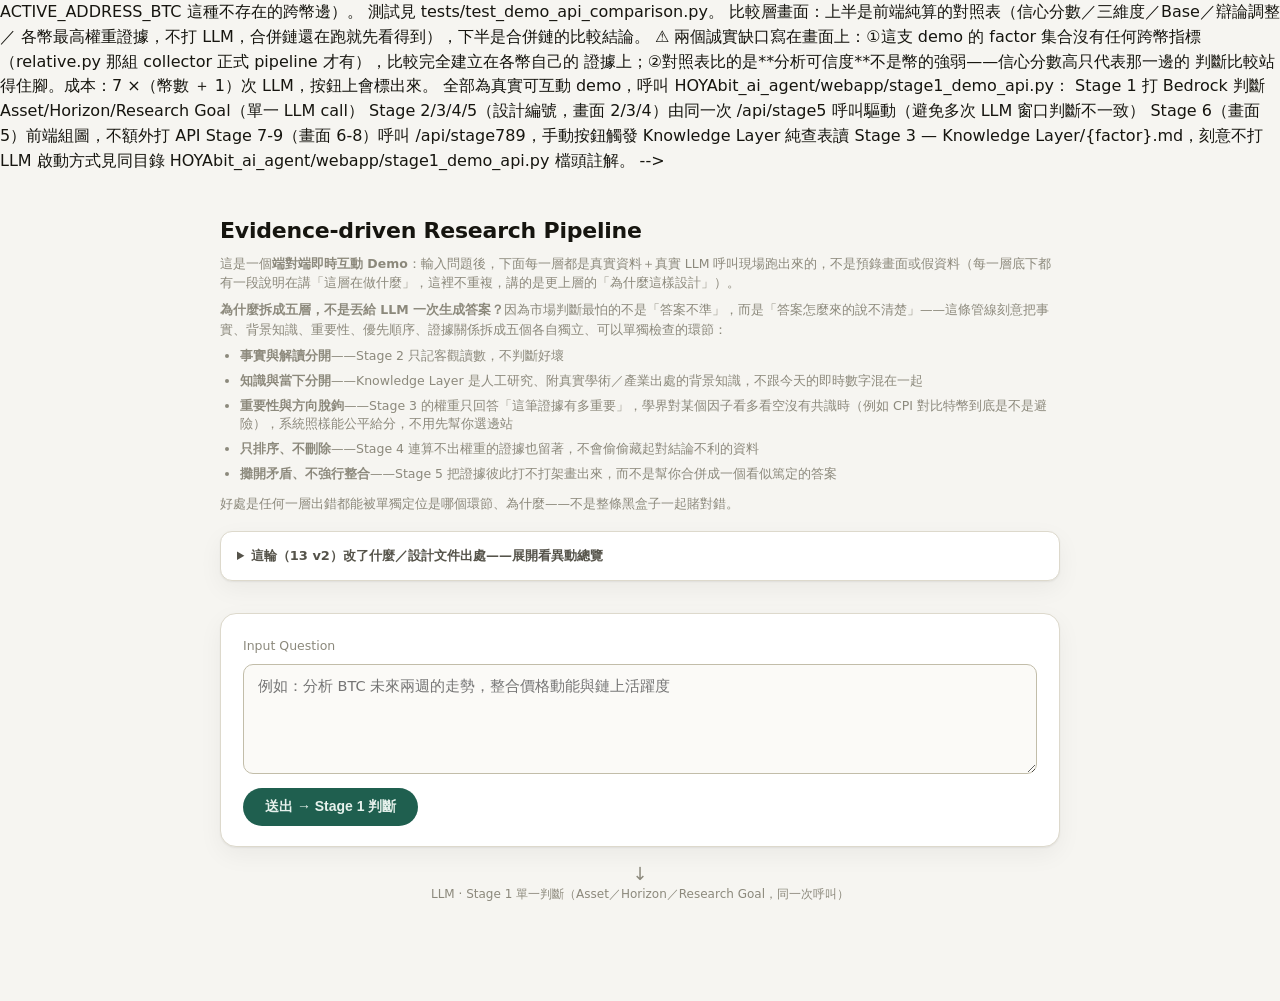
==== commit 16950229: "sync(report): 視覺報告副本補上多幣並排、比較裁決層、momentum repo 這份是 vault 正本的副本（_resolve_report_html 先找正本、找不到才退這份）， 別" ====
--- a/14_流程圖視覺報告.html
+++ b/14_流程圖視覺報告.html
@@ -44,6 +44,45 @@
     Evidence Card 則顯示卡片 schema 出處、對應欄位（如 cpi 的
     primary_horizon → reaction_window）與「schema 有、這次填不出來」的格子。
     panews_sentiment 另外顯示爬蟲文字的注入防護結果（隔離／標記篇數）。
+  ⑤比較題支援多幣種並排——Stage 1 的 asset 本來就是陣列（後端 prompt 明說「幣種
+    代號陣列」），但前端原本只取 `data.asset[0]`，後面每一層都只跑第一個幣：
+    問「BTC 跟 ETH 哪個比較強」畫面上只出現 BTC 那一套，比較題等於只答一半。
+    現在**每一層都逐幣各跑一次**，同一個 factor 的多個幣左右並排對照：
+      Stage 2/4/5（畫面 2/3/4）每個幣各打一次 /api/stage5（併發），各自獨立成功／失敗
+      Stage 6（畫面 5）每個幣各畫一張 Evidence Graph——關係是「同一個幣這批卡片
+        之間」的關係，兩個幣混在同一張圖會畫出不存在的跨幣邊
+      Stage 7-9（畫面 6-8）每個幣各跑一條完整推理鏈（不是把兩個幣的證據丟進
+        同一條鏈混算成一份結論），成本＝7 × 幣數 次 LLM，按鈕上會標出來
+      Knowledge Layer 一個 factor 只打一次（純查表跟幣種無關），逐幣渲染差在
+        Scope 那格會依當次幣種判斷適不適用
+    版面：比較題把頁寬從 880px 放寬到 1240px，欄數用 CSS auto-fit 自動決定；
+    單幣查詢走完全同一條路徑（只是一欄），不另外養一套「比較模式」渲染邏輯。
+    Execution Log 逐列標幣種（`_coin`，畫面用），下載的 .jsonl 會剝掉這個欄位，
+    維持跟 agent/schemas.LogEntry 對齊。
+  ⑥比較裁決層——⑤只是把各幣結論**並排**，沒有人真的做比較（Ken 從畫面上抓到：
+    SOL 那條鏈自己在 limitations 寫「缺乏 BTC 相關數據，無法完成比較走勢分析」，
+    因為每條鏈都只看得到自己的幣）。兩個修正：
+      a. 各幣鏈的問題**限定範圍**（前端 scopedQuery）——明講「這是比較題拆出來的
+         單幣分析，比較留給後面的比較層」，各幣鏈就不會把「缺別的幣資料」當成
+         自己的主要限制。實際送出的全文顯示在該欄可展開的區塊裡，不藏。
+      b. 全部跑完後**再跑一條合併鏈**：把所有幣的卡片一次餵進同一條推理鏈並傳
+         coin2。這不是新寫的比較邏輯——既有推理鏈本來就有 comparison 模式：
+         classify_question_type() 判題型、辯論框架換成「正方挺 coin／反方挺 coin2」
+         （prompts.py 的 BULL/BEAR_FRAMING_COMPARISON_WITH_COIN2）、Step A/B/D
+         的 prompt 會要求分幣種摘要與比對、coins_with_evidence 從 Evidence.coin 推。
+         正式 pipeline 的 agent/orchestrator.py 處理比較題就是這條路。
+    後端配合改兩處（webapp/stage1_demo_api.py）：`/api/stage789` 新增 `cards_by_coin`
+    （{幣種: 卡片}）並自動推 coin2；`_cards_to_evidences()` 改吃逐幣分組——每筆
+    Evidence 帶自己的 coin，關係圖**逐幣各建一張再合併**（`_build_evidence_graph`
+    內部用 {factor: card} 索引，兩幣混在一起會讓同名 factor 互相覆蓋，畫出
+    FUNDING_RATE_SOL --supports--> ACTIVE_ADDRESS_BTC 這種不存在的跨幣邊）。
+    測試見 tests/test_demo_api_comparison.py。
+    比較層畫面：上半是前端純算的對照表（信心分數／三維度／Base／辯論調整／
+    各幣最高權重證據，不打 LLM，合併鏈還在跑就先看得到），下半是合併鏈的比較結論。
+    ⚠ 兩個誠實缺口寫在畫面上：①這支 demo 的 factor 集合沒有任何跨幣指標
+    （relative.py 那組 collector 正式 pipeline 才有），比較完全建立在各幣自己的
+    證據上；②對照表比的是**分析可信度**不是幣的強弱——信心分數高只代表那一邊的
+    判斷比較站得住腳。成本：7 ×（幣數 ＋ 1）次 LLM，按鈕上會標出來。
   全部為真實可互動 demo，呼叫 HOYAbit_ai_agent/webapp/stage1_demo_api.py：
     Stage 1 打 Bedrock 判斷 Asset/Horizon/Research Goal（單一 LLM call）
     Stage 2/3/4/5（設計編號，畫面 2/3/4）由同一次 /api/stage5 呼叫驅動（避免多次 LLM 窗口判斷不一致）
@@ -87,6 +126,8 @@
     --accent-8-bg: #f5e2e8;
     --accent-9: #2f3f8f;   /* Stage 9（畫面編號 8）— 結論層＋信心分數，已可互動 */
     --accent-9-bg: #e2e5f5;
+    --accent-10: #7a2f8f;  /* 比較裁決層 — 只有比較題會出現 */
+    --accent-10-bg: #f3e4f7;
     --accent-log: #4a4740;  /* Execution Log — 中性灰，不跟任何 stage 搶色 */
     --accent-log-bg: #eeece4;
     --danger: #a13f2f;
@@ -122,6 +163,8 @@
       --accent-8-bg: #331c26;
       --accent-9: #8a97e0;
       --accent-9-bg: #1c1f33;
+      --accent-10: #d08ae0;
+      --accent-10-bg: #2e1c33;
       --accent-log: #b8b4a6;
       --accent-log-bg: #24231d;
       --danger: #e08a78;
@@ -142,6 +185,7 @@
     --accent-7: #d9b95c; --accent-7-bg: #332c18;
     --accent-8: #e08aa8; --accent-8-bg: #331c26;
     --accent-9: #8a97e0; --accent-9-bg: #1c1f33;
+    --accent-10: #d08ae0; --accent-10-bg: #2e1c33;
     --danger: #e08a78; --danger-bg: #3a2420;
     --shadow: 0 1px 2px rgba(0,0,0,0.3), 0 8px 24px rgba(0,0,0,0.35);
   }
@@ -158,6 +202,7 @@
     --accent-7: #8a6d1f; --accent-7-bg: #f3ecd7;
     --accent-8: #8f2f4f; --accent-8-bg: #f5e2e8;
     --accent-9: #2f3f8f; --accent-9-bg: #e2e5f5;
+    --accent-10: #7a2f8f; --accent-10-bg: #f3e4f7;
     --danger: #a13f2f; --danger-bg: #f6e6e2;
     --shadow: 0 1px 2px rgba(22,21,15,0.06), 0 8px 24px rgba(22,21,15,0.05);
   }
@@ -259,23 +304,56 @@
   }
   .stage-lead b { color: var(--ink); font-weight: 600; }
 
-  /* 三型差異對照表：Statistical／Event／Sentiment 在該層各自被怎麼處理 */
-  .type-table {
-    margin: 0 0 14px 36px; border-collapse: collapse; font-size: 12.5px;
-    background: var(--surface); border: 1px solid var(--line); border-radius: 8px; overflow: hidden;
-  }
-  .type-table th, .type-table td {
-    text-align: left; padding: 7px 10px; border-bottom: 1px solid var(--line); vertical-align: top;
-  }
-  .type-table tr:last-child td { border-bottom: none; }
-  .type-table th { color: var(--muted); font-weight: 600; white-space: nowrap; background: var(--surface-2); }
-  .type-table td:first-child { white-space: nowrap; font-weight: 600; color: var(--ink); }
-  .type-table code { font-size: 11.5px; }
+  /* 三型差異對照表：Statistical／Event／Sentiment 在該層各自被怎麼處理。
+     原本是三欄擠滿散文、行高又緊，讀起來像一團字；改成每格「結論一行、理由一行」
+     的層次，型別欄用色票區分，欄寬固定避免第一欄被擠爛。 */
   details.type-box { margin: 14px 0 0; }
   details.type-box > summary {
-    cursor: pointer; font-size: 12.5px; color: var(--ink-2); font-weight: 600; margin-bottom: 8px;
-  }
-  details.type-box .type-table { margin-left: 0; }
+    cursor: pointer; font-size: 12.5px; color: var(--ink-2); font-weight: 600;
+    padding: 7px 10px; border-radius: 8px; background: var(--surface-2);
+    border: 1px solid var(--line); list-style: revert;
+  }
+  details.type-box[open] > summary { margin-bottom: 10px; }
+
+  .type-table {
+    width: 100%; table-layout: fixed; border-collapse: separate; border-spacing: 0;
+    font-size: 12.5px; background: var(--surface);
+    border: 1px solid var(--line); border-radius: 10px; overflow: hidden;
+  }
+  .type-table th, .type-table td {
+    text-align: left; padding: 11px 14px; vertical-align: top; line-height: 1.65;
+  }
+  .type-table thead th {
+    font-size: 11.5px; font-weight: 700; letter-spacing: .02em;
+    color: var(--muted); background: var(--surface-2);
+    border-bottom: 1px solid var(--line-strong);
+  }
+  .type-table tbody tr + tr td { border-top: 1px solid var(--line); }
+  .type-table tbody tr:hover td { background: var(--surface-2); }
+
+  /* 型別欄：色票 + 適用的 factor 清單 */
+  .t-chip {
+    display: inline-block; padding: 2px 9px; border-radius: 999px;
+    font-size: 11px; font-weight: 700; letter-spacing: .02em; white-space: nowrap;
+  }
+  .t-chip.stat  { background: var(--accent-4); color: var(--accent-4-bg); }
+  .t-chip.event { background: var(--accent-2); color: var(--accent-2-bg); }
+  .t-chip.sent  { background: var(--accent-3); color: var(--accent-3-bg); }
+  .t-chip.gap   { background: var(--muted);    color: var(--surface); }
+  .t-factors {
+    margin-top: 6px; font-family: ui-monospace, Consolas, monospace;
+    font-size: 11px; color: var(--muted); line-height: 1.6; word-break: break-word;
+  }
+
+  /* 內容欄：結論粗體一行，理由淡色一行 */
+  .t-lead { color: var(--ink); font-weight: 600; }
+  .t-why  { margin-top: 4px; color: var(--muted); font-size: 12px; line-height: 1.6; }
+  .type-table code {
+    font-size: 11.5px; padding: 1px 5px; border-radius: 4px;
+    background: var(--surface-2); border: 1px solid var(--line);
+    word-break: keep-all; white-space: nowrap;
+  }
+  .type-table tbody tr:hover code { background: var(--surface); }
   .stage-badge {
     width: 26px; height: 26px; border-radius: 8px; display: flex; align-items: center; justify-content: center;
     font-size: 13px; font-weight: 700; flex: none;
@@ -375,6 +453,30 @@
   .s9 .stage-badge { background: var(--accent-9); color: var(--accent-9-bg); }
   .s9 .stage-title { color: var(--accent-9); }
   .s9 .stage-tag { background: var(--accent-9); color: var(--accent-9-bg); }
+
+  /* ---- 比較裁決層（只有比較題會出現） ---- */
+  .s10 { background: var(--accent-10-bg); }
+  .s10 .stage-badge { background: var(--accent-10); color: var(--accent-10-bg); }
+  .s10 .stage-title { color: var(--accent-10); }
+  .s10 .stage-tag { background: var(--accent-10); color: var(--accent-10-bg); }
+  .cmp-table {
+    width: 100%; border-collapse: separate; border-spacing: 0; font-size: 12.5px;
+    background: var(--surface); border: 1px solid var(--line); border-radius: 10px; overflow: hidden;
+  }
+  .cmp-table th, .cmp-table td { padding: 9px 12px; text-align: left; vertical-align: top; line-height: 1.5; }
+  .cmp-table thead th {
+    font-size: 11.5px; font-weight: 700; color: var(--muted);
+    background: var(--surface-2); border-bottom: 1px solid var(--line-strong);
+  }
+  .cmp-table tbody tr + tr td { border-top: 1px solid var(--line); }
+  .cmp-table td.num { font-variant-numeric: tabular-nums; font-weight: 700; }
+  .cmp-table td.k { color: var(--ink-2); }
+  .cmp-table .cmp-hi { color: var(--accent-10); font-weight: 700; }
+  .cmp-verdict {
+    margin-top: 16px; padding: 16px 18px; border-radius: 12px;
+    background: var(--surface); border: 1px solid var(--line-strong);
+  }
+  .cmp-verdict h4 { margin: 0 0 10px; font-size: 13px; color: var(--accent-10); }
 
   /* Stage 6-8（辯論鏈）觸發按鈕：這段很貴（最多 7 次 LLM），不像前面自動打，
      要 Ken 自己按才會跑。 */
@@ -411,17 +513,71 @@
     color: var(--ink-2); font-style: italic;
   }
   .debate-turn .dt-evidence { margin-top: 8px; }
+  .debate-turn p { margin: 0 0 9px; }
+  .debate-turn p:last-of-type { margin-bottom: 0; }
+  /* 【小標】：自己一行、加粗，跟內文分開——這幾段常常是「回應批評一/二/三」這種平行結構 */
+  .seg { margin: 0 0 10px; }
+  .seg:last-of-type { margin-bottom: 0; }
+  .seg-h {
+    /* 用 em 不用 px：同一支 paragraphize 也給結論層（14.5px）用，寫死 px 會讓小標比內文還小 */
+    display: block; font-weight: 700; font-size: .95em; letter-spacing: .01em;
+    margin-bottom: 3px; opacity: .92;
+  }
+  .debate-turn .dt-critique p:last-of-type { margin-bottom: 0; }
+
+  .fact-item { padding: 10px 0; border-bottom: 1px solid var(--line); }
+  .fact-item:first-child { padding-top: 0; }
+  .fact-item:last-child { border-bottom: none; padding-bottom: 0; }
+  .fact-item .fi-tag {
+    display: inline-block; font-size: 10.5px; font-weight: 700; padding: 2px 9px;
+    border-radius: 999px; background: var(--surface-2); border: 1px solid var(--line-strong);
+    color: var(--ink-2); text-transform: uppercase; letter-spacing: .03em; margin-bottom: 7px;
+  }
+  .fact-item .fi-summary { font-size: 13px; line-height: 1.65; color: var(--ink); margin-bottom: 7px; }
 
   /* 結論層＋信心分數：圓環量表 */
   .conclusion-box { font-size: 13.5px; line-height: 1.7; }
-  .confidence-gauge { display: flex; align-items: center; gap: 18px; margin: 10px 0 16px; flex-wrap: wrap; }
+  .confidence-gauge {
+    display: flex; align-items: center; gap: 24px; margin: 10px 0 16px; flex-wrap: wrap;
+    background: var(--surface); border: 1px solid var(--line); border-radius: 14px; padding: 18px 22px;
+  }
   .cg-ring { flex: none; }
-  .cg-breakdown { flex: 1 1 240px; min-width: 200px; }
-  .cg-bar-row { display: flex; align-items: center; gap: 8px; margin-bottom: 7px; font-size: 12px; }
-  .cg-bar-row .cg-label { flex: 0 0 92px; color: var(--muted); }
-  .cg-bar-track { flex: 1 1 auto; height: 7px; border-radius: 999px; background: var(--surface-2); border: 1px solid var(--line); overflow: hidden; }
-  .cg-bar-fill { height: 100%; background: var(--accent-9); border-radius: 999px; }
-  .cg-bar-row .cg-value { flex: 0 0 34px; text-align: right; font-weight: 600; }
+  .cg-breakdown { flex: 1 1 260px; min-width: 220px; }
+  .cg-bar-row { display: flex; align-items: center; gap: 10px; margin-bottom: 9px; font-size: 12.5px; }
+  .cg-bar-row .cg-label { flex: 0 0 118px; color: var(--ink-2); }
+  .cg-bar-row .cg-label .cg-weight { color: var(--muted); font-size: 11px; }
+  .cg-bar-track { flex: 1 1 auto; height: 10px; border-radius: 999px; background: var(--surface-2); border: 1px solid var(--line); overflow: hidden; }
+  .cg-bar-fill { height: 100%; border-radius: 999px; transition: width .3s ease; }
+  .cg-bar-fill.tier-low { background: var(--danger); }
+  .cg-bar-fill.tier-mid { background: var(--accent-7); }
+  .cg-bar-fill.tier-high { background: var(--accent-6); }
+  .cg-bar-row .cg-value { flex: 0 0 30px; text-align: right; font-weight: 700; font-variant-numeric: tabular-nums; }
+  .cg-stats { display: flex; gap: 10px; margin-top: 12px; padding-top: 12px; border-top: 1px dashed var(--line-strong); flex-wrap: wrap; }
+  .cg-stat { flex: 1 1 120px; background: var(--surface-2); border: 1px solid var(--line); border-radius: 10px; padding: 8px 12px; }
+  .cg-stat .cg-stat-k { font-size: 11px; color: var(--muted); margin-bottom: 3px; }
+  .cg-stat .cg-stat-v { font-size: 14px; font-weight: 700; }
+
+  /* 信心分數逐類別明細（每一類的分數都列出來，不是只給三個彙總數字） */
+  .cat-detail { margin-top: 12px; }
+  .cat-detail summary { cursor: pointer; font-size: 12.5px; color: var(--ink-2); font-weight: 600; list-style: revert; }
+  .cat-detail[open] summary { margin-bottom: 10px; }
+  .cat-detail-note { font-size: 11.5px; color: var(--muted); margin-bottom: 10px; line-height: 1.5; }
+  .cat-row {
+    display: flex; align-items: flex-start; gap: 10px; padding: 8px 0;
+    border-bottom: 1px solid var(--line); font-size: 12.5px;
+  }
+  .cat-row:last-child { border-bottom: none; padding-bottom: 0; }
+  .cat-row .cat-dot { width: 8px; height: 8px; border-radius: 50%; flex: none; margin-top: 5px; }
+  .cat-row .cat-dot.tier-low { background: var(--danger); }
+  .cat-row .cat-dot.tier-mid { background: var(--accent-7); }
+  .cat-row .cat-dot.tier-high { background: var(--accent-6); }
+  .cat-row .cat-body { flex: 1 1 auto; }
+  .cat-row .cat-head { display: flex; align-items: baseline; gap: 8px; margin-bottom: 2px; }
+  .cat-row .cat-name { font-weight: 700; color: var(--ink); text-transform: uppercase; letter-spacing: .02em; }
+  .cat-row .cat-score { font-weight: 700; font-variant-numeric: tabular-nums; }
+  .cat-row .cat-reason { color: var(--ink-2); line-height: 1.5; }
+  .cat-row .cat-weight { color: var(--muted); font-size: 11.5px; margin-top: 2px; }
+  .cg-stat .cg-stat-reason { font-size: 11.5px; color: var(--ink-2); font-weight: 400; margin-top: 2px; line-height: 1.4; }
 
   .field-row { display: flex; flex-wrap: wrap; gap: 10px 24px; margin-bottom: 10px; }
   .field { min-width: 140px; }
@@ -437,6 +593,42 @@
   /* 一個 factor 佔滿一整列、由上往下堆疊——每個 factor 的欄位在寬版面裡
      左右對齊比較好讀，不會被擠成窄欄折行。 */
   .factor-row { display: grid; grid-template-columns: 1fr; gap: 12px; }
+
+  /* ---- 比較題：多幣種並排（2026-08-02 新增） ----
+     Stage 1 的 asset 本來就是陣列，問「BTC 跟 ETH 哪個…」會回多個幣，
+     但前端原本只取 data.asset[0]，後面每一層都只跑第一個幣——比較題等於
+     只答了一半。現在每一層都逐幣各跑一次，同一個 factor 的多個幣**左右並排**
+     直接對照（不是上下堆疊，比較題最需要看的就是同一格數字兩邊差多少）。
+     單幣查詢走完全同一條路徑，只是欄數 1、不套 .multi——不另外寫一套
+     「比較模式」的渲染邏輯，避免兩條路各自長歪。 */
+  body.compare .wrap { max-width: 1240px; }
+  .asset-cols { display: grid; gap: 14px; grid-template-columns: 1fr; }
+  /* auto-fit：兩個幣各佔一半，三四個幣自動排成三四欄，欄寬不足 300px 就換行——
+     不用把幣數寫進 CSS 變數，也不會出現五個幣擠成 240px 的慘況。 */
+  .asset-cols.multi { grid-template-columns: repeat(auto-fit, minmax(min(100%, 300px), 1fr)); }
+  .asset-col { min-width: 0; }   /* 不加這行，長字串／JSON 會把欄位撐爆整個 grid */
+  .asset-col-head {
+    display: flex; align-items: center; gap: 8px; flex-wrap: wrap;
+    margin-bottom: 8px; padding-bottom: 6px; border-bottom: 1px solid var(--line);
+  }
+  .asset-chip {
+    padding: 1px 9px; border-radius: 999px; font-size: 11.5px; font-weight: 700; letter-spacing: .02em;
+  }
+  /* 幣種色票：同一個幣在每一層都是同一個顏色，跨層掃視時對得起來 */
+  .asset-chip.a0 { background: var(--accent-1); color: var(--accent-1-bg); }
+  .asset-chip.a1 { background: var(--accent-8); color: var(--accent-8-bg); }
+  .asset-chip.a2 { background: var(--accent-4); color: var(--accent-4-bg); }
+  .asset-chip.a3 { background: var(--accent-2); color: var(--accent-2-bg); }
+  .asset-chip.a4 { background: var(--accent-7); color: var(--accent-7-bg); }
+  .compare-note {
+    margin-top: 10px; padding: 8px 12px; border-radius: 8px; font-size: 12.5px;
+    background: var(--surface); border: 1px dashed var(--line-strong); color: var(--ink-2);
+  }
+  .log-coin {
+    display: inline-block; margin-left: 6px; padding: 0 6px; border-radius: 4px;
+    font-size: 10px; font-weight: 700; background: var(--surface-2);
+    border: 1px solid var(--line-strong); color: var(--ink-2);
+  }
 
   /* 出處清單：預設收合，避免一長串網址把卡片撐爛 */
   .ref-box {
@@ -532,6 +724,7 @@
       <p style="font-size:12.5px; color:var(--muted); margin:0 0 10px;">
         設計文件：<code>13_流程圖迭代定案v2.md</code>（Stage 1-9 這輪異動）／完整迭代脈絡見 <code>07_流程圖迭代定案.md</code>。
         本頁 Stage 1-9（設計文件編號，非畫面 badge 編號）全部接上真實資料與真實 LLM 呼叫，Statistical／Event／Sentiment 三型都有；Stage 6 Evidence Graph 吃 Stage 5 同一份回應在前端畫圖，不再打一次 API；Stage 7-9（交叉驗證／辯論／結論＋信心分數）直接呼叫既有的 <code>agent/reasoning/pipeline.py</code> 完整推理鏈（不重寫一套新的），手動按鈕觸發，不像前面自動打——最多 7 次 LLM 呼叫，太貴不能每次查詢自動跑。
+        <br><b>比較題（2026-08-02 新增）</b>：Stage 1 判斷出多個幣種時，下面每一層都會針對<b>每個幣各跑一次</b>並左右並排對照——包含各自的資料抓取、權重、Evidence Card 排序、關係圖，以及各自一條完整推理辯論鏈。各幣鏈跑完後，<b>再跑一條合併鏈做比較裁決</b>：把所有幣的證據餵進同一條推理鏈並指定對打方，辯論框架自動變成「正方挺 A／反方挺 B」，最後才會有真正的比較結論——不是兩份獨立結論擺在一起就算比較過了。成本＝7 ×（幣數＋1）次 LLM。
       </p>
       <table>
         <tr><th>項目</th><th>11 原設計</th><th>13 這輪改動</th></tr>
@@ -598,6 +791,7 @@
             <div class="v" id="r-goal"></div>
           </div>
         </div>
+        <div class="compare-note" id="compare-note" style="display:none;"></div>
         <div class="reasoning" id="r-reasoning"></div>
       </div>
 
@@ -605,41 +799,43 @@
         <div class="stage-head">
           <span class="stage-badge">2</span>
           <span class="stage-title">Stage 2 — Feature Extraction</span>
-          <span class="stage-tag">4 factors live</span>
+          <span class="stage-tag" id="stage2-live-pill">抓取中…</span>
         </div>
         <div class="stage-lead"><b>去抓資料，只記事實。</b>每個 factor 各自打自己的資料源，算出「現在的值、相對歷史的什麼位置、近期往哪個方向走」。抓多長由 LLM 依上一層的 Horizon 現場判斷。這層不解讀好壞、不給方向結論。<br>每張卡片下方可展開的 <b>Knowledge Layer</b> 是配套的背景知識——「這個 factor 本身是什麼、擅長什麼尺度、跟誰互相印證」，純查表不推理。</div>
         <div class="factor-row" id="stage2-factors"></div>
         <details class="type-box">
           <summary>三型資料在這層的差異——抓法與算得出來的欄位都不同（點開）</summary>
           <table class="type-table">
-            <tr><th>型別</th><th>窗口的單位與意義</th><th>算得出來的欄位</th><th>算不出來的欄位（結構性，不是漏做）</th></tr>
-            <tr>
-              <td>Statistical<br><span class="lr-note">funding_rate／active_address／etf</span></td>
-              <td><b>天</b>——「回看多久」。由 LLM 依 Horizon 現場判斷</td>
-              <td>現值、<code>percentile</code>（相對這段窗口的位置）、<code>trend</code>（窗口內前後半段比較）</td>
-              <td>—</td>
-            </tr>
-            <tr>
-              <td>Event<br><span class="lr-note">cpi</span></td>
-              <td><b>月</b>——資料本身是月頻，LLM 判斷的天數要先換算成月（<code>window_months</code>）</td>
-              <td>現值、<code>percentile</code>、<code>mom_pct</code>／<code>yoy_pct</code>（月增／年增，事件型才有意義的變化率）</td>
-              <td><code>trend</code>——月頻資料在短窗口內只有 1~2 筆，做前後半段比較沒有意義</td>
-            </tr>
-            <tr>
-              <td>Sentiment<br><span class="lr-note">panews_sentiment</span></td>
-              <td><b>天,但只決定「往回翻多深」</b>——超出窗口的文章標記為非近期<b>但照樣計入</b>，不是過濾邊界</td>
-              <td>情緒分數、<code>nonzero_ratio</code>（關鍵字法的覆蓋率）、<code>window_covered</code>（有沒有翻到窗口底）</td>
-              <td>嚴格的 <code>percentile</code>——分數是簡化版關鍵字計分而非 NLP 模型，母體本身可信度有限</td>
-            </tr>
-            <tr>
-              <td>資料源缺歷史<br><span class="lr-note">liquidation</span></td>
-              <td><b>秒</b>——沒有「回看窗口」這個概念，只能開 WebSocket 監聽固定秒數</td>
-              <td>觀察窗內的清算筆數與金額</td>
-              <td><code>percentile</code>／<code>trend</code>／<code>slope</code> 全部——查歷史的 API 已停用，沒有母體可比</td>
-            </tr>
+            <colgroup><col style="width:23%"><col style="width:25%"><col style="width:26%"><col style="width:26%"></colgroup>
+            <thead><tr><th>型別</th><th>窗口的單位與意義</th><th>算得出來的欄位</th><th>算不出來（結構性，不是漏做）</th></tr></thead>
+            <tbody>
+              <tr>
+                <td><span class="t-chip stat">Statistical</span><div class="t-factors">funding_rate · active_address · etf · momentum</div></td>
+                <td><div class="t-lead">天 — 回看多久</div><div class="t-why">由 LLM 依 Horizon 現場判斷</div></td>
+                <td><div class="t-lead">現值 · <code>percentile</code> · <code>trend</code></div><div class="t-why">percentile 是相對這段窗口的位置；trend 是窗口內前後半段比較。momentum（RSI14）純本地計算，不打外部 API</div></td>
+                <td><div class="t-why">—</div></td>
+              </tr>
+              <tr>
+                <td><span class="t-chip event">Event</span><div class="t-factors">cpi</div></td>
+                <td><div class="t-lead">月 — 資料本身月頻</div><div class="t-why">LLM 判斷的天數要先換算成月（<code>window_months</code>）</div></td>
+                <td><div class="t-lead">現值 · <code>percentile</code> · <code>mom_pct</code> · <code>yoy_pct</code></div><div class="t-why">月增／年增才是事件型有意義的變化率</div></td>
+                <td><div class="t-lead"><code>trend</code></div><div class="t-why">月頻在短窗口內只有 1~2 筆，做前後半段比較沒有意義</div></td>
+              </tr>
+              <tr>
+                <td><span class="t-chip sent">Sentiment</span><div class="t-factors">panews_sentiment</div></td>
+                <td><div class="t-lead">天 — 但只決定「往回翻多深」</div><div class="t-why">超出窗口的文章標記為非近期<b>但照樣計入</b>，不是過濾邊界</div></td>
+                <td><div class="t-lead">情緒分數 · <code>nonzero_ratio</code> · <code>window_covered</code></div><div class="t-why">nonzero_ratio 是關鍵字法的覆蓋率；window_covered 表示有沒有翻到窗口底</div></td>
+                <td><div class="t-lead">嚴格的 <code>percentile</code></div><div class="t-why">分數是簡化版關鍵字計分而非 NLP 模型，母體本身可信度有限</div></td>
+              </tr>
+              <tr>
+                <td><span class="t-chip gap">本質無窗口</span><div class="t-factors">price</div></td>
+                <td><div class="t-lead">無 — 沒有「回看窗口」這個概念</div><div class="t-why">即時報價快照，任何時刻查都是同一個問題（現在多少錢），不是換一個資料源就能解決</div></td>
+                <td><div class="t-lead">現值 · <code>change_24h_pct</code> · <code>volume_24h_usd</code></div><div class="t-why">24 小時漲跌幅與成交量是端點自帶的固定窗口，不是本專案算出來的</div></td>
+                <td><div class="t-lead"><code>percentile</code> · <code>trend</code> · <code>slope</code> 全部</div><div class="t-why">跟 orderbook_depth 同樣的空格，成因是快照定義上沒有母體，不是資料源限制</div></td>
+              </tr>
+            </tbody>
           </table>
         </details>
-        <div class="todo-note"><span class="dot"></span><span>五個 factor 各自真的去抓真實資料，不是同一套邏輯換名字——funding_rate／active_address 窗口＝天、由 LLM 依 Horizon 現場判斷（不是查表），而且各自有專屬的背景知識 prompt；cpi 窗口＝月，換算後才抓；liquidation 沒有「回看窗口」這個概念，是真的開 WebSocket 監聽固定秒數，percentile／trend 等需要歷史序列的欄位這個 factor 結構性沒有，一律不產生；panews_sentiment 的窗口只決定「往回翻多深」而不是過濾邊界（超出窗口的文章標記為非近期但照樣計入），翻不到窗口底時會標 <code>window_covered=false</code> 並說明只翻到哪天，情緒分數是簡化版關鍵字計分、不是 NLP 模型（<code>nonzero_ratio</code> 就是這套方法的覆蓋率）。active_address 目前只支援 BTC（資料源限制），查其他幣種會顯示原因。每張卡片下方「查看 Knowledge Layer」點開才是原本獨立一個 Stage 3 區塊的內容——Knowledge 本來就是查表用的背景知識，不是每次都要看的即時數字，跟 Stage 2 的即時抓取結果放在一起、預設收合比較合理。五份內容分別讀自 <code>Stage 3 — Knowledge Layer/{factor}.md</code>——Ken 手動研究、附真實學術／產業出處的正式版本，欄位對照 11流程圖模板.md 的 Statistical／Event／Sentiment Knowledge schema（三型不同骨架，不是同一份欄位表）。刻意不對齊結論：funding_rate 產業文獻偏肯定短期訊號，active_address 近期研究反而在講預測力減弱，cpi 學界對通膨關係沒有共識、liquidation 只能即時監聽沒有歷史可驗證、panews_sentiment 的預測力是狀態依存（極端情緒下才顯著）——每份都根據各自的資料現實寫，不是同一套模板換名字。單一事實來源是這些 .md，這支 demo 只是讀檔解析，刻意不打 LLM（Knowledge Layer 本身是 library，不是推理層）。</span></div>
       </div>
 
       <div class="stage-card s4">
@@ -653,27 +849,25 @@
         <details class="type-box">
           <summary>三型資料在這層的差異——Prior 用哪種算法、Modifier 讀哪些欄位（點開）</summary>
           <table class="type-table">
-            <tr><th>型別</th><th>Prior Weight 怎麼來</th><th>Modifier 的線索差在哪</th></tr>
-            <tr>
-              <td>Statistical<br><span class="lr-note">funding_rate／active_address／etf／panews_sentiment</span></td>
-              <td><code>rolling_spearman_ic</code> <b>現場真的算</b>——因為它們每天都有連續數值，可以跟未來報酬配對算相關係數</td>
-              <td>時間尺度比對 <code>primary_horizon.applicable_days</code>；關聯訊號讀 <code>confirms／conflicts</code></td>
-            </tr>
-            <tr>
-              <td>Event<br><span class="lr-note">cpi</span></td>
-              <td><b>不算 ic</b>，讀 Knowledge 的 <code>impact_level</code> 分級（Very High→0.8）——離散事件沒有「每天的值」可以跟每天的報酬配對，套 ic 的前提不成立</td>
-              <td>時間尺度比對的是 <code>reaction_window</code>＋<code>expected_duration</code> 換算的區間（兩段不連續尺度的聯集）；關聯訊號讀 <code>usually_affects／related_events</code>（不是 confirms/conflicts）；<b>freshness 語意是「距上次公布多久」</b>，月頻資料本質上不可能「很新」</td>
-            </tr>
-            <tr>
-              <td>資料源缺歷史<br><span class="lr-note">liquidation</span></td>
-              <td><b>ic 算不出來</b>（沒有歷史序列可配對），改用 Domain Knowledge 給有理由的低分（0.3）——低是因為它本質是確認性訊號，不是「沒算出來所以給 0」</td>
-              <td>時間尺度幾乎必然不合（適用尺度是分鐘級）；<b>freshness 恆等於「當下」</b>，因為沒有「查詢過去」這個選項</td>
-            </tr>
+            <colgroup><col style="width:26%"><col style="width:37%"><col style="width:37%"></colgroup>
+            <thead><tr><th>型別</th><th>Prior Weight 怎麼來</th><th>Modifier 的線索差在哪</th></tr></thead>
+            <tbody>
+              <tr>
+                <td><span class="t-chip stat">Statistical</span><div class="t-factors">funding_rate · active_address · etf · panews_sentiment · momentum</div></td>
+                <td><div class="t-lead"><code>rolling_spearman_ic</code> 現場真的算</div><div class="t-why">它們每天都有連續數值，可以跟未來報酬配對算相關係數。momentum 用本地 RSI14 序列配本地價格 forward return，實測 BTC／14天 ic≈0.032</div></td>
+                <td><div class="t-lead">比對 <code>applicable_days</code></div><div class="t-why">關聯訊號讀 <code>confirms</code> ／ <code>conflicts</code></div></td>
+              </tr>
+              <tr>
+                <td><span class="t-chip event">Event</span><div class="t-factors">cpi</div></td>
+                <td><div class="t-lead">不算 ic，讀 <code>impact_level</code> 分級</div><div class="t-why">Very High → 0.8。離散事件沒有「每天的值」可跟每天的報酬配對，套 ic 的前提不成立</div></td>
+                <td><div class="t-lead">比對 <code>reaction_window</code> ＋ <code>expected_duration</code></div><div class="t-why">兩段不連續尺度的聯集；關聯訊號改讀 <code>usually_affects</code> ／ <code>related_events</code>（不是 confirms/conflicts）；freshness 語意是「距上次公布多久」——月頻資料本質上不可能「很新」</div></td>
+              </tr>
+            </tbody>
           </table>
           <div class="lr-note" style="margin-top:6px;">三種 Prior Weight 來源最後都收斂成同一個 <code>evidence_weight</code> 概念，不是三套互不相容的系統——所以下一層可以直接照它排序。</div>
         </details>
         <div class="mini-error" id="weight-live-error"></div>
-        <div class="todo-note"><span class="dot"></span><span>Prior Weight 有三種來源（13 文件 2026-08-02 拍板，同一個 <code>evidence_weight</code> 概念下的不同填法）：<b>Statistical Factor</b>（funding_rate／active_address）現場真的算 <code>rolling_spearman_ic</code>；<b>Event Factor</b>（cpi）不算 ic——離散事件沒有「每天的值」可跟每天的 forward_return 配對，改讀 Knowledge Layer 的 <code>impact_level</code> 分級；<b>資料源結構性缺歷史序列</b>（liquidation）ic 也算不出來，改用 Domain Knowledge 給有理由的低分。後兩種的數值與理由都寫在 <code>Stage 4 — Dynamic Evidence Weight Engine/{factor}.md</code> 裡（資料夾名稱沿用原編號，內容沒動），程式只負責讀，不自己訂數字。Dynamic Modifier 一律真的打一次 LLM；market_regime／cross_source_consensus 兩條線索還沒接上真實資料源，LLM 會老實當「未知」處理。</span></div>
+        <div class="todo-note"><span class="dot"></span><span>Prior Weight 有三種來源（13 文件 2026-08-02 拍板，同一個 <code>evidence_weight</code> 概念下的不同填法）：<b>Statistical Factor</b>（funding_rate／active_address）現場真的算 <code>rolling_spearman_ic</code>；<b>Event Factor</b>（cpi）不算 ic——離散事件沒有「每天的值」可跟每天的 forward_return 配對，改讀 Knowledge Layer 的 <code>impact_level</code> 分級；<b>結構性沒有歷史序列</b>（orderbook_depth／price）ic 也算不出來，改用 Domain Knowledge 給有理由的值。後兩種的數值與理由都寫在 <code>Stage 4 — Dynamic Evidence Weight Engine/{factor}.md</code> 裡（資料夾名稱沿用原編號，內容沒動），程式只負責讀，不自己訂數字。Dynamic Modifier 一律真的打一次 LLM；market_regime／cross_source_consensus 兩條線索還沒接上真實資料源，LLM 會老實當「未知」處理。</span></div>
       </div>
 
       <div class="stage-card s5">
@@ -697,11 +891,11 @@
         <div class="stage-lead"><b>看證據之間打不打架。</b>把卡片之間的關係畫成圖（互相印證／互相衝突／彼此獨立），回答「這些訊號是不是在講同一件事、有沒有互相矛盾」。排序只說哪個重要，這層說它們之間的關係——圖上不含任何市場方向。</div>
         <div id="graph-body"></div>
         <div class="mini-error" id="graph-live-error"></div>
-        <div class="todo-note"><span class="dot"></span><span>吃 Stage 5 已經抓到的卡片，把每張卡 Knowledge 的 <code>confirms／conflicts／independent</code> 畫成關係圖——這一層不重新判斷任何關係，也<b>不再打一次 API</b>（沿用 Stage 5 同一份回應，避免多等一次 LLM／多花一次 token，兩邊數字保證一致）。兩種誠實缺口：<b>①</b> <code>referenced_but_no_card</code>——Knowledge 提到的關聯 factor（例如 open_interest／hash-rate／price）這批查詢沒有對應卡片，不畫成邊但列出來，不是關係不存在，是這次沒有一起分析；<b>②</b> 孤立節點——例如 cpi／panews_sentiment 這類 Knowledge 骨架本身沒有對稱關係欄位（或欄位待驗證留空）的卡片，可能完全連不上任何邊，圖上用虛線淡化標示。設計文件見 <code>Stage 6 — Evidence Graph/design.md</code>，圖演算法必須跟 <code>webapp/stage1_demo_api.py</code> 的 <code>_build_evidence_graph</code> 保持一致（前端這份是移植版，見程式碼註解）。</span></div>
+        <div class="todo-note"><span class="dot"></span><span>吃 Stage 5 已經抓到的卡片，把每張卡 Knowledge 的 <code>confirms／conflicts／independent</code> 畫成關係圖——這一層不重新判斷任何關係，也<b>不再打一次 API</b>（沿用 Stage 5 同一份回應，避免多等一次 LLM／多花一次 token，兩邊數字保證一致）。兩種誠實缺口：<b>①</b> <code>referenced_but_no_card</code>——Knowledge 提到的關聯 factor（例如 open_interest／hash-rate）這批查詢沒有對應卡片，不畫成邊但列出來，不是關係不存在，是這次沒有一起分析（2026-08-02 新增 price 卡片之後，active_address 的 conflicts=price 已經從這個清單畢業，變成一條真的邊，不再是這裡的範例）；<b>②</b> 孤立節點——例如 cpi／panews_sentiment 這類 Knowledge 骨架本身沒有對稱關係欄位（或欄位待驗證留空）的卡片，可能完全連不上任何邊，圖上用虛線淡化標示。設計文件見 <code>Stage 6 — Evidence Graph/design.md</code>，圖演算法必須跟 <code>webapp/stage1_demo_api.py</code> 的 <code>_build_evidence_graph</code> 保持一致（前端這份是移植版，見程式碼註解）。</span></div>
       </div>
 
       <div class="reason-trigger">
-        <span class="rt-note">下面三層（交叉驗證／辯論／結論）呼叫既有的 <code>agent/reasoning/pipeline.py</code> 完整推理鏈，最多 7 次 LLM 呼叫、實測數十秒——不像前面自動打，按下去才會跑。</span>
+        <span class="rt-note" id="rt-note">下面三層（交叉驗證／辯論／結論）呼叫既有的 <code>agent/reasoning/pipeline.py</code> 完整推理鏈，最多 7 次 LLM 呼叫、實測數十秒——不像前面自動打，按下去才會跑。</span>
         <span class="spinner" id="reason-spinner"></span>
         <button class="primary" id="reason-btn" type="button">開始推理辯論 →</button>
       </div>
@@ -741,6 +935,18 @@
         <div class="conclusion-box" id="conclusion-body"></div>
         <div class="mini-error" id="conclusion-live-error"></div>
         <div class="todo-note"><span class="dot"></span><span>對應 Step D＋L5 三維信心分數。<code>limitations</code>／<code>invalidation_conditions</code> 是報告本來就該有的自我修正機制——寫清楚「什麼情況下這個結論會被推翻」，不是自信滿滿講死。</span></div>
+      </div>
+
+      <div class="stage-card s10 hidden" id="compare-card">
+        <div class="stage-head">
+          <span class="stage-badge">⚖</span>
+          <span class="stage-title">比較裁決層 — 回答「哪個比較強」</span>
+          <span class="stage-tag" id="compare-live-pill">待執行…</span>
+        </div>
+        <div class="stage-lead"><b>把上面各幣各自的結論，收斂成一個比較判斷。</b>上面每一欄都只看得到自己那個幣，誰都沒有回答題目真正問的「兩個相比哪個如何」。這一層把<b>所有幣的證據餵進同一條推理鏈</b>，並告訴它誰對打誰——辯論框架自動變成「正方挺 A／反方挺 B」，結論才會是比較結論而不是兩份獨立結論。</div>
+        <div id="compare-body"></div>
+        <div class="mini-error" id="compare-live-error"></div>
+        <div class="todo-note"><span class="dot"></span><span><b>不是新寫的一套比較邏輯</b>——呼叫的還是同一支 <code>agent/reasoning/pipeline.py</code>，只是這次餵多幣證據（每筆 Evidence 帶自己的 <code>coin</code>）並傳 <code>coin2</code>：<code>classify_question_type()</code> 判出 <code>comparison</code>、辯論框架換成「正方挺 <code>coin</code>／反方挺 <code>coin2</code>」（見 <code>prompts.py</code> 的 <code>BULL_FRAMING_COMPARISON_WITH_COIN2</code>），Step A/B/D 的 prompt 也會要求分幣種摘要與比對。正式 pipeline 的 <code>agent/orchestrator.py</code> 處理比較題就是這個路徑。⚠ 兩個誠實缺口：<b>①</b> 這支 demo 的 factor 集合<b>沒有任何跨幣指標</b>（相對強弱、跨幣費率差那組 collector 在 <code>agent/collectors/relative.py</code>，正式 pipeline 才有），所以比較完全建立在各幣自己的證據上；<b>②</b> 上方對照表是<b>分析可信度</b>的對照，不是幣本身的強弱——信心分數高只代表那一邊的判斷比較站得住腳，不代表那個幣比較看好。</span></div>
       </div>
 
       <div class="stage-card slog">
@@ -761,7 +967,7 @@
             <tbody id="log-tbody"></tbody>
           </table>
         </div>
-        <div class="todo-note"><span class="dot"></span><span>命題文件把 <code>execution_log.jsonl</code> 列為交付項目（每一步驟的執行紀錄）。這支 demo API 是無狀態的、一個 stage 一個 HTTP 端點，沒有「一次執行」的檔案可寫，所以改成<b>每個請求各自收集、隨回應一起回傳</b>，這裡跨 stage 累積（Stage 1／Stage 2-5／Stage 6-8 三段）後統一呈現，按上方按鈕可下載成 <code>.jsonl</code>。欄位刻意對齊正式 pipeline 的 <code>agent/schemas.LogEntry</code>（<code>ts</code>／<code>phase</code>／<code>action</code>／<code>detail</code>／<code>status</code>／<code>layer</code>／<code>metrics</code>），兩邊是同一種紀錄、可並排比對。<code>elapsed_ms</code> 是這裡最有價值的欄位——命題有 15 分鐘硬性上限，「哪一層吃掉多少秒」是事後檢討與現場要不要降級的依據。⚠ 累計工作時間會大於實際牆鐘時間，因為五個 factor 是併發跑的。</span></div>
+        <div class="todo-note"><span class="dot"></span><span>命題文件把 <code>execution_log.jsonl</code> 列為交付項目（每一步驟的執行紀錄）。這支 demo API 是無狀態的、一個 stage 一個 HTTP 端點，沒有「一次執行」的檔案可寫，所以改成<b>每個請求各自收集、隨回應一起回傳</b>，這裡跨 stage 累積（Stage 1／Stage 2-5／Stage 6-8 三段）後統一呈現，按上方按鈕可下載成 <code>.jsonl</code>。欄位刻意對齊正式 pipeline 的 <code>agent/schemas.LogEntry</code>（<code>ts</code>／<code>phase</code>／<code>action</code>／<code>detail</code>／<code>status</code>／<code>layer</code>／<code>metrics</code>），兩邊是同一種紀錄、可並排比對。<code>elapsed_ms</code> 是這裡最有價值的欄位——命題有 15 分鐘硬性上限，「哪一層吃掉多少秒」是事後檢討與現場要不要降級的依據。⚠ 累計工作時間會大於實際牆鐘時間，因為七個 factor 是併發跑的。</span></div>
       </div>
 
       <div class="back-row">
@@ -802,7 +1008,7 @@
       const cls = e.status === "error" ? "log-error" : (e.status === "skipped" ? "log-skipped" : "log-ok");
       return `<tr>
         <td class="mono">${escLog((e.ts || "").replace("T", " ").replace("Z", ""))}</td>
-        <td class="mono">${escLog(e.phase)}${e.layer ? `<div class="log-layer">${escLog(e.layer)}</div>` : ""}</td>
+        <td class="mono">${escLog(e.phase)}${e._coin ? `<span class="log-coin">${escLog(e._coin)}</span>` : ""}${e.layer ? `<div class="log-layer">${escLog(e.layer)}</div>` : ""}</td>
         <td class="mono">${escLog(e.action)}</td>
         <td>${escLog(e.detail)}</td>
         <td><span class="log-status ${cls}">${escLog(e.status)}</span></td>
@@ -818,27 +1024,30 @@
     logPill.classList.toggle("err", errs > 0);
   }
 
-  function appendExecutionLog(entries) {
+  // coin 是**畫面用**的標註（比較題會有多個幣併發，時間軸交錯在一起，
+  // 不標的話根本看不出某一列是哪個幣的）。刻意存成底線開頭的 `_coin`，
+  // 且下載 .jsonl 時剝掉——欄位要跟正式 pipeline 的 agent/schemas.LogEntry
+  // 對齊才能並排比對，不能為了畫面方便多塞一個欄位進交付檔。
+  function appendExecutionLog(entries, coin) {
     if (!Array.isArray(entries) || !entries.length) return;
-    executionLog = executionLog.concat(entries);
+    executionLog = executionLog.concat(coin ? entries.map(e => ({ ...e, _coin: coin })) : entries);
     renderExecutionLog();
   }
 
-  function logClientError(action, msg) {
+  function logClientError(action, msg, coin) {
     // 前端看到的失敗也要進紀錄，否則 log 會停在最後一次成功的 stage，
     // 看不出後面究竟是沒跑還是跑掉了。
     appendExecutionLog([{
       ts: new Date().toISOString().replace(/\.\d{3}Z$/, "Z"),
       phase: "collect", action, detail: msg, status: "error", layer: null, metrics: {},
-    }]);
+    }], coin);
   }
 
   logDownloadBtn.addEventListener("click", () => {
     if (!executionLog.length) return;
     const blob = new Blob(
-      [executionLog.map(e => JSON.stringify(e)).join("
-") + "
-"],
+      // eslint-disable-next-line no-unused-vars —— _coin 是畫面用標註，不進交付檔
+      [executionLog.map(({ _coin, ...e }) => JSON.stringify(e)).join("\n") + "\n"],
       { type: "application/x-ndjson" });
     const url = URL.createObjectURL(blob);
     const a = document.createElement("a");
@@ -857,9 +1066,15 @@
   // Stage 6-8（交叉驗證／辯論／結論）要重用 Stage 1 的原始問題跟 Stage 5 已經
   // 組好的卡片——不重新問一次 LLM、不重新跑一次 Stage 2-5，跟 Stage 5 圖表
   // 沿用同一份 Stage 5 回應是同一個理由（見 fetchPipeline 的註解）。
+  //
+  // ⚠️ 幣種一律是**陣列** currentAssets，不是單一 currentCoin（2026-08-02 改）：
+  // Stage 1 的 asset 本來就可能回多個幣（比較題），舊版 `data.asset[0]` 只取第一個，
+  // 後面每一層都只跑那一個幣——問「BTC 跟 ETH 哪個…」畫面上只出現 BTC 那一套，
+  // 比較題等於沒答完。卡片改成逐幣存放（cardsByCoin），下游要哪個幣自己取。
   let currentQuery = "";
-  let currentCoin = "";
-  let currentEvidenceCards = [];
+  let currentAssets = [];
+  let cardsByCoin = {};
+  let reasoningByCoin = {};   // {幣種: /api/stage789 回應}，比較裁決層的對照表要用
 
   function showError(msg) {
     errorBox.textContent = msg;
@@ -898,15 +1113,25 @@
       page2.classList.remove("hidden");
       window.scrollTo({ top: 0, behavior: "smooth" });
 
-      const firstAsset = Array.isArray(data.asset) ? data.asset[0] : data.asset;
+      const assets = normalizeAssets(data.asset);
       currentQuery = query;
-      currentCoin = firstAsset || "";
-      currentEvidenceCards = [];
+      currentAssets = assets;
+      cardsByCoin = {};
+      reasoningByCoin = {};
+      // 比較題把頁寬放寬，讓每個幣的欄位不會被擠成窄條（單幣維持原本 880px）
+      document.body.classList.toggle("compare", assets.length > 1);
+      // 骨架改成「知道有哪幾個幣」之後才生成——欄數是幣數決定的，不能在載入時就寫死
+      buildAssetSkeletons(assets);
       resetReasoningStages();
+      if (!assets.length) {
+        showError("Stage 1 沒有判斷出任何幣種，後面幾層無法執行。");
+        return;
+      }
       // Stage 3 是純查表（讀檔），立刻就能顯示，不用等 Stage 2/4/5 的 API。
-      fetchAllStage3(firstAsset, data.horizon);
-      // Stage 2/4/5 由同一次 /api/stage5 驅動，確保三個區塊的數字一致。
-      if (firstAsset) fetchPipeline(firstAsset, data.horizon);
+      fetchAllStage3(assets, data.horizon);
+      // Stage 2/4/5 由同一次 /api/stage5 驅動，確保三個區塊的數字一致；
+      // 多個幣就各打一次（併發），彼此獨立失敗、獨立顯示。
+      runPipelines(assets, data.horizon);
     } catch (err) {
       const msg = String(err.message || err);
       const isCred = /AWS_SESSION_TOKEN|凭证|憑證|ExpiredToken|UnrecognizedClientException/i.test(msg);
@@ -938,69 +1163,151 @@
     document.getElementById("r-horizon").textContent = data.horizon || "—";
     document.getElementById("r-goal").textContent = data.research_goal || "—";
     document.getElementById("r-reasoning").textContent = data.reasoning ? ("判斷依據：" + data.reasoning) : "";
-  }
-
-  // ---------- 五個 factor 共用的骨架 ----------
-  const FACTOR_IDS = ["funding_rate", "active_address", "cpi", "liquidation", "panews_sentiment", "etf"];
+
+    // 比較題（Stage 1 判出多個幣）要在這裡就講清楚後面會怎麼跑，否則使用者看到
+    // 下面每一層突然變成兩欄會不知道那是什麼
+    const list = normalizeAssets(data.asset);
+    const note = document.getElementById("compare-note");
+    if (list.length > 1) {
+      note.innerHTML = `<b>比較題</b>——Stage 1 判斷出 ${list.length} 個幣種（${list.join("／")}）。`
+        + `下面每一層都會針對<b>每個幣各跑一次</b>，同一個 factor 的多個幣左右並排對照；`
+        + `每個幣的資料抓取、權重、卡片、關係圖、推理辯論全部各自獨立，不互相覆蓋、也不混算成一個。`;
+      note.style.display = "block";
+    } else {
+      note.style.display = "none";
+    }
+  }
+
+  // ---------- 多幣共用工具（比較題的核心：每一層都逐幣渲染） ----------
+  // Stage 1 回傳的 asset 可能是陣列、也可能是單一字串（舊格式），一律正規化成
+  // 去重＋大寫的陣列——後端 /api/stage5、/api/stage789 都用大寫幣別驗證。
+  function normalizeAssets(raw) {
+    const list = Array.isArray(raw) ? raw : (raw ? [raw] : []);
+    return [...new Set(list.map(a => String(a).trim().toUpperCase()).filter(Boolean))];
+  }
+
+  function assetColsHtml(assets, colInner) {
+    const multi = assets.length > 1 ? " multi" : "";
+    return `<div class="asset-cols${multi}">`
+      + assets.map((coin, i) => `<div class="asset-col">${colInner(coin, i)}</div>`).join("")
+      + `</div>`;
+  }
+
+  // 幣種標頭（色票＋該欄自己的狀態 pill）。單幣時照樣顯示——一條路徑走到底，
+  // 不為了「單幣要跟改版前長得一模一樣」多養一套分支。
+  function assetHeadHtml(coin, i, pillId, pillLabel) {
+    return `<div class="asset-col-head">
+      <span class="asset-chip a${i % 5}">${coin}</span>
+      <span class="live-pill" id="${pillId}">${pillLabel}</span>
+    </div>`;
+  }
+
+  // 各欄的狀態 pill 彙總成一句話放在該層標題右邊：全成功講幾個幣，
+  // 有失敗就把失敗的幣名列出來，不要只顯示「失敗」讓人不知道是哪個幣掛了。
+  function summarizePills(pill, okCoins, failCoins, okLabel) {
+    const parts = [];
+    if (okCoins.length) parts.push(`${okCoins.join("／")} ${okLabel}`);
+    if (failCoins.length) parts.push(`${failCoins.join("／")} 失敗`);
+    pill.textContent = parts.join("・") || "無資料";
+    pill.classList.toggle("err", failCoins.length > 0);
+  }
+
+  // ---------- 六個 factor 共用的骨架（FACTOR_IDS 是單一事實來源，別處要顯示
+  // factor 數量一律讀 FACTOR_IDS.length 或 Object.keys(byFactor).length，
+  // 不要手寫數字——手寫數字就是這次 etf 加進來後被抓到的那種 bug）----------
+  const FACTOR_IDS = ["funding_rate", "active_address", "cpi", "panews_sentiment", "etf", "price", "orderbook_depth", "momentum"];
   const FACTOR_TYPE_LABEL = {
     funding_rate: "Statistical",
     active_address: "Statistical",
     cpi: "Event",
-    liquidation: "Statistical（資料源缺歷史）",
     panews_sentiment: "Sentiment（ic 離線算）",
     etf: "Statistical（樣本天花板，僅近9-10天）",
+    price: "Statistical（即時快照，無歷史序列）",
+    orderbook_depth: "Snapshot（當下狀態，無歷史）",
+    momentum: "Statistical（RSI14，本地計算，現場算 ic）",
   };
 
-  function blockSkeleton(prefix, waitingLabel) {
+  // 每個 factor 一個區塊，區塊內部再按幣種切欄——同一個 factor 的 BTC／ETH
+  // 左右並排，比較題最想看的就是同一格數字兩邊差多少。
+  function blockSkeleton(prefix, waitingLabel, assets) {
     return FACTOR_IDS.map(id => `
       <div class="schema-block" id="${prefix}-${id}-block">
-        <h4>${id}（${FACTOR_TYPE_LABEL[id]}） <span class="live-pill" id="${prefix}-${id}-pill">${waitingLabel}</span></h4>
-        <div class="live-result" id="${prefix}-${id}-result"></div>
-        <div class="mini-error" id="${prefix}-${id}-error"></div>
+        <h4>${id}（${FACTOR_TYPE_LABEL[id]}）</h4>
+        ${assetColsHtml(assets, (coin, i) => `
+          ${assetHeadHtml(coin, i, `${prefix}-${id}-${coin}-pill`, waitingLabel)}
+          <div class="live-result" id="${prefix}-${id}-${coin}-result"></div>
+          <div class="mini-error" id="${prefix}-${id}-${coin}-error"></div>
+        `)}
       </div>
     `).join("");
   }
 
   // Stage 2 卡片內嵌 Knowledge Layer（原本獨立一個 Stage 3 區塊）：
-  // 用 <details> 點開才看得到——id 跟原本 blockSkeleton("s3", ...) 產生的完全
-  // 一樣（s3-${id}-pill／result／error），fetchStage3Factor／fetchAllStage3
-  // 不用改，照抓照塞，只是塞進去的位置換了。
-  function stage2Skeleton() {
+  // 用 <details> 點開才看得到——id 規則跟 blockSkeleton 一致
+  // （s3-${factor}-${coin}-pill／result／error），只是塞進去的位置在 Stage 2 卡片裡。
+  function stage2Skeleton(assets) {
     return FACTOR_IDS.map(id => `
       <div class="schema-block" id="s2-${id}-block">
-        <h4>${id}（${FACTOR_TYPE_LABEL[id]}） <span class="live-pill" id="s2-${id}-pill">待抓取…</span></h4>
-        <div class="live-result" id="s2-${id}-result"></div>
-        <div class="mini-error" id="s2-${id}-error"></div>
-        <details class="ref-box" style="margin-top:8px;">
-          <summary>查看 Knowledge Layer <span class="live-pill" id="s3-${id}-pill">待查表…</span></summary>
-          <div class="ref-body live-result" id="s3-${id}-result"></div>
-          <div class="mini-error" id="s3-${id}-error"></div>
-        </details>
+        <h4>${id}（${FACTOR_TYPE_LABEL[id]}）</h4>
+        ${assetColsHtml(assets, (coin, i) => `
+          ${assetHeadHtml(coin, i, `s2-${id}-${coin}-pill`, "待抓取…")}
+          <div class="live-result" id="s2-${id}-${coin}-result"></div>
+          <div class="mini-error" id="s2-${id}-${coin}-error"></div>
+          <details class="ref-box" style="margin-top:8px;">
+            <summary>查看 Knowledge Layer <span class="live-pill" id="s3-${id}-${coin}-pill">待查表…</span></summary>
+            <div class="ref-body live-result" id="s3-${id}-${coin}-result"></div>
+            <div class="mini-error" id="s3-${id}-${coin}-error"></div>
+          </details>
+        `)}
       </div>
     `).join("");
   }
 
-  document.getElementById("stage2-factors").innerHTML = stage2Skeleton();
-  document.getElementById("stage4-factors").innerHTML = blockSkeleton("s4", "待計算…");
-
-  function el(prefix, id, kind) { return document.getElementById(`${prefix}-${id}-${kind}`); }
-
-  function blockStart(prefix, id, label) {
-    el(prefix, id, "pill").textContent = label;
-    el(prefix, id, "pill").classList.remove("err");
-    el(prefix, id, "error").style.display = "none";
-    el(prefix, id, "result").style.display = "none";
-  }
-  function blockDone(prefix, id, label, html) {
-    el(prefix, id, "pill").textContent = label;
-    el(prefix, id, "result").innerHTML = html;
-    el(prefix, id, "result").style.display = "block";
-  }
-  function blockFail(prefix, id, label, msg) {
-    el(prefix, id, "pill").textContent = label;
-    el(prefix, id, "pill").classList.add("err");
-    el(prefix, id, "error").textContent = msg;
-    el(prefix, id, "error").style.display = "block";
+  // 骨架在「知道這次要跑哪幾個幣」之後才生成——欄數由幣數決定，不能在載入時寫死。
+  // Stage 4（畫面 5）Evidence Graph 與 Stage 4 卡片區也一起建，全部照同一組
+  // `${prefix}-${coin}-*` id 規則，下面各層各自往自己的欄位塞。
+  function buildAssetSkeletons(assets) {
+    document.getElementById("stage2-factors").innerHTML = stage2Skeleton(assets);
+    document.getElementById("stage4-factors").innerHTML = blockSkeleton("s4", "待計算…", assets);
+    stage5Cards.innerHTML = assetColsHtml(assets, (coin, i) => `
+      ${assetHeadHtml(coin, i, `s5-${coin}-pill`, "待組裝…")}
+      <div id="s5-${coin}-cards"></div>
+      <div class="mini-error" id="s5-${coin}-error"></div>
+    `);
+    graphBody.innerHTML = assetColsHtml(assets, (coin, i) => `
+      ${assetHeadHtml(coin, i, `graph-${coin}-pill`, "待畫圖…")}
+      <div id="graph-${coin}-body"></div>
+      <div class="mini-error" id="graph-${coin}-error"></div>
+    `);
+    buildReasoningSkeletons(assets);
+    // 推理層的價格標示要跟著幣數改：兩個幣就是兩條完整推理鏈，成本翻倍
+    document.getElementById("rt-note").innerHTML = assets.length > 1
+      ? `下面三層（交叉驗證／辯論／結論）呼叫既有的 <code>agent/reasoning/pipeline.py</code> 完整推理鏈。`
+        + `這次是<b>比較題（${assets.length} 個幣）</b>：${assets.join("／")} <b>各跑一條</b>（各自只看自己的證據），`
+        + `全部跑完後<b>再跑一條合併鏈做比較裁決</b>（同時吃所有幣的證據）`
+        + `——最多 ${7 * (assets.length + 1)} 次 LLM 呼叫（${assets.length} 幣 × 7 ＋ 比較 7），併發送出但實測數十秒起跳。`
+      : `下面三層（交叉驗證／辯論／結論）呼叫既有的 <code>agent/reasoning/pipeline.py</code> 完整推理鏈，`
+        + `最多 7 次 LLM 呼叫、實測數十秒——不像前面自動打，按下去才會跑。`;
+  }
+
+  function el(prefix, id, coin, kind) { return document.getElementById(`${prefix}-${id}-${coin}-${kind}`); }
+
+  function blockStart(prefix, id, coin, label) {
+    el(prefix, id, coin, "pill").textContent = label;
+    el(prefix, id, coin, "pill").classList.remove("err");
+    el(prefix, id, coin, "error").style.display = "none";
+    el(prefix, id, coin, "result").style.display = "none";
+  }
+  function blockDone(prefix, id, coin, label, html) {
+    el(prefix, id, coin, "pill").textContent = label;
+    el(prefix, id, coin, "result").innerHTML = html;
+    el(prefix, id, coin, "result").style.display = "block";
+  }
+  function blockFail(prefix, id, coin, label, msg) {
+    el(prefix, id, coin, "pill").textContent = label;
+    el(prefix, id, coin, "pill").classList.add("err");
+    el(prefix, id, coin, "error").textContent = msg;
+    el(prefix, id, coin, "error").style.display = "block";
   }
 
   function chipsHtml(list) {
@@ -1165,26 +1472,35 @@
     `;
   }
 
-  async function fetchStage3Factor(factorId, ctx) {
-    blockStart("s3", factorId, "查表中…");
+  // Knowledge 本身跟幣種無關（純查表讀 md），所以**一個 factor 只打一次**，
+  // 再逐幣渲染——多個幣打多次只是重複讀同一份檔。逐幣渲染仍有差別：
+  // Scope 那格會依 ctx.coin 判斷「這次問的幣適不適用」（見 scopeAssetsHtml）。
+  async function fetchStage3Factor(factorId, assets, horizon) {
+    assets.forEach(coin => blockStart("s3", factorId, coin, "查表中…"));
     try {
       const res = await fetch(`${API_BASE}/api/stage3/${factorId}`);
       const data = await res.json();
       if (!res.ok) throw new Error((data && data.detail) || `HTTP ${res.status}`);
-      blockDone("s3", factorId, "live · " + data.knowledge.last_updated, knowledgeHtml(data.knowledge, ctx));
+      assets.forEach(coin => blockDone(
+        "s3", factorId, coin,
+        "live · " + data.knowledge.last_updated,
+        knowledgeHtml(data.knowledge, { coin, horizon }),
+      ));
     } catch (err) {
-      blockFail("s3", factorId, "查表失敗", String(err.message || err));
-    }
-  }
-
-  function fetchAllStage3(coin, horizon) {
-    FACTOR_IDS.forEach(id => fetchStage3Factor(id, { coin, horizon }));
+      const msg = String(err.message || err);
+      assets.forEach(coin => blockFail("s3", factorId, coin, "查表失敗", msg));
+    }
+  }
+
+  function fetchAllStage3(assets, horizon) {
+    FACTOR_IDS.forEach(id => fetchStage3Factor(id, assets, horizon));
   }
 
   // ---------- Stage 2 / 4 / 5：由同一次 /api/stage5 呼叫驅動 ----------
   // 刻意只打一次：Stage 5 內部本來就會呼叫 Stage 2/3/4，如果前端另外再打一次
   // Stage 2 顯示，兩邊的 LLM 窗口判斷可能給出不同天數，畫面上就會出現「同一個
   // factor 兩個不同窗口」的矛盾。用同一份回應渲染三個區塊，數字保證一致。
+  const stage2LivePill = document.getElementById("stage2-live-pill");
   const weightLivePill = document.getElementById("weight-live-pill");
   const weightLiveError = document.getElementById("weight-live-error");
   const cardLivePill = document.getElementById("card-live-pill");
@@ -1263,11 +1579,16 @@
   function stage2BodyHtml(factorId, f) {
     if (!f) return "<div class=\"lr-note\">（無資料）</div>";
     const windowSourceLabel = f.window_source === "llm" ? "LLM 判斷" : "⚠ fallback（LLM 失敗）";
-    if (factorId === "liquidation") {
+    if (factorId === "orderbook_depth") {
+      // 第四型（Snapshot）：沒有 window、沒有 percentile／trend，顯示的是當下盤口狀態
       return `
-        <div class="lr-row"><span class="lr-k">Listen Window</span><span class="lr-v">${f.listen_seconds} 秒（真的開 WebSocket 監聽）</span></div>
-        <div class="lr-row"><span class="lr-k">Observed Count</span><span class="lr-v">${f.observed_count}</span></div>
-        <div class="lr-row"><span class="lr-k">Observed Notional</span><span class="lr-v">${f.observed_notional}</span></div>
+        <div class="lr-row"><span class="lr-k">快照時間</span><span class="lr-v">${(f.snapshot_at || "").replace("T", " ").slice(0, 19)} UTC</span></div>
+        <div class="lr-row"><span class="lr-k">Mid Price</span><span class="lr-v">${f.mid_price}</span></div>
+        <div class="lr-row"><span class="lr-k">價差</span><span class="lr-v">${f.spread_bps} bps</span></div>
+        <div class="lr-row" style="margin-top:8px;"><span class="lr-k">±10bps 買方深度</span><span class="lr-v">${f.bid_depth_10bps}</span></div>
+        <div class="lr-row"><span class="lr-k">±10bps 賣方深度</span><span class="lr-v">${f.ask_depth_10bps}</span></div>
+        <div class="lr-row"><span class="lr-k">買賣失衡</span><span class="lr-v">${f.depth_imbalance_10bps || "（無）"}</span></div>
+        <div class="lr-row"><span class="lr-k">盤口涵蓋範圍</span><span class="lr-v">±${f.book_span_bps} bps（${f.levels_returned} 檔）</span></div>
         <div class="lr-note" style="margin-top:6px;">${f.note || ""}</div>
         <div class="lr-note">${f.source || ""}</div>
       `;
@@ -1293,9 +1614,20 @@
         <div class="lr-note">${f.window_reasoning || ""}</div>
         <div class="lr-row" style="margin-top:8px;"><span class="lr-k">CPI</span><span class="lr-v">${f.current_value}</span></div>
         <div class="lr-row"><span class="lr-k">Percentile</span><span class="lr-v">${f.percentile}</span></div>
-        <div class="lr-row"><span class="lr-k">MoM</span><span class="lr-v">${f.mom_pct || "（無）"}</span></div>
-        <div class="lr-row"><span class="lr-k">YoY</span><span class="lr-v">${f.yoy_pct || "（無）"}</span></div>
+        ${rowIf("MoM", f.mom_pct)}
+        ${rowIf("YoY", f.yoy_pct)}
         <div class="lr-note">${f.source} · ${f.sample_count} 筆樣本</div>
+      `;
+    }
+    if (factorId === "price") {
+      // 即時報價快照：跟 orderbook_depth 同一種「無 window」精神，但這裡快照的是
+      // 現貨報價本身（CoinGecko／CryptoCompare），不是盤口深度
+      return `
+        <div class="lr-row"><span class="lr-k">Current Value</span><span class="lr-v">$${f.current_value}</span></div>
+        <div class="lr-row"><span class="lr-k">24h Change</span><span class="lr-v">${f.change_24h_pct}</span></div>
+        <div class="lr-row"><span class="lr-k">24h Volume</span><span class="lr-v">$${f.volume_24h_usd}</span></div>
+        <div class="lr-note" style="margin-top:6px;">${f.note || ""}</div>
+        <div class="lr-note">${f.source || ""}</div>
       `;
     }
     const value = factorId === "funding_rate" ? f.funding : f.current_value;
@@ -1338,6 +1670,25 @@
     const thm = dm.time_horizon_match;
     const modifierSourceLabel = dm.source === "llm" ? "LLM 判斷" : "⚠ fallback（LLM 失敗，中性值 1.0）";
 
+    // cross_source_consensus 是第二條「程式真的算得出來」的線索。比的是**這次查詢當下**
+    // 各 factor 的 trend 方向，不是 Knowledge 裡預存的快照——關係是靜態知識，同不同向
+    // 是當下觀察，兩件事不能混（13 2026-08-02 修正）。算不出來就把原因列出來，
+    // 不要讓畫面上看起來像「沒有關係」。
+    const csc = dm.cross_source_consensus;
+    let cscHtml = "";
+    if (csc) {
+      const computed = csc.status === "computed";
+      const agreed = (csc.checks || []).filter(c => c.agree).length;
+      cscHtml = `
+        <div class="lr-row" style="margin-top:8px;"><span class="lr-k">跨源一致性（程式算）</span>
+          <span class="lr-v">${computed ? `${agreed} / ${csc.checks.length} 組相符` : "這次無法比對"}</span></div>
+        ${(csc.checks || []).map(c => `<div class="lr-note" style="margin-top:2px;">${c.agree ? "✓" : "✗"} ${esc(c.note)}</div>`).join("")}
+        ${(csc.unavailable || []).length ? `<details class="ref-box" style="margin-top:6px;"><summary>為什麼有${csc.unavailable.length}項比不了</summary><div class="ref-body">${
+          csc.unavailable.map(u => `<div class="lr-note" style="color:var(--ink);">・${esc(u.note)}</div>`).join("")
+        }</div></details>` : ""}
+      `;
+    }
+
     // Prior Weight 顯示的是**換算後**的 prior_strength（六個 factor 共同的尺），
     // 原始測量值（帶號 ic／人工分級分數）另外顯示——只顯示換算後的數字會讓人
     // 看不出 0.24 是「ic 0.051 打完樣本折」還是「本來就是 0.24」。
@@ -1375,6 +1726,7 @@
       <div class="lr-note" style="margin-top:12px;">Dynamic Modifier</div>
       ${thm ? `<div class="lr-row"><span class="lr-k">時間尺度匹配（程式算）</span><span class="lr-v">${thm.score === null || thm.score === undefined ? "無法計算" : thm.score.toFixed(2)}</span></div>
       <div class="lr-note" style="margin-top:2px;">${thm.verdict || ""}${thm.scale ? `　｜　${FACTOR_LABEL_SHORT(w.factor)} 適用：${thm.scale}` : ""}</div>` : ""}
+      ${cscHtml}
       <div class="lr-row" style="margin-top:8px;"><span class="lr-k">Context Modifier</span><span class="lr-v">${dm.context_modifier}（${modifierSourceLabel}）</span></div>
       ${dm.reasoning ? `<details class="ref-box" style="margin-top:6px;"><summary>LLM 為什麼給這個 Modifier</summary><div class="ref-body"><div class="lr-note" style="color:var(--ink);">${dm.reasoning}</div></div></details>` : ""}
       <div class="lr-row" style="margin-top:12px; padding-top:10px; border-top:1px dashed var(--line-strong);">
@@ -1402,6 +1754,22 @@
       ${mapped.length ? `<div class="lr-row"><span class="lr-k">對應欄位（非原欄位）</span><span class="lr-v">${mapped.map(([k, v]) => `${esc(k)} → ${esc(v)}`).join("、")}</span></div>` : ""}
       ${(s.unresolved_fields || []).length ? `<div class="lr-row"><span class="lr-k">schema 有、這次填不出來</span><span class="lr-v" style="color:var(--muted);">${s.unresolved_fields.map(esc).join("、")}（整格不產生，不留 null）</span></div>` : ""}
     `;
+  }
+
+  // 值是空的就整列不要出現——畫一整排「（無）」只是佔版面，讀的人還得自己過濾。
+  function rowIf(label, value, style) {
+    if (value === null || value === undefined || value === "") return "";
+    return `<div class="lr-row"${style ? ` style="${style}"` : ""}><span class="lr-k">${label}</span><span class="lr-v">${value}</span></div>`;
+  }
+
+  // Related Evidence 三格常常整組都空（例如 cpi／panews_sentiment 的知識庫
+  // 本來就沒有對稱關係欄位）——全空時連「Related Evidence」這個標題一起不畫。
+  function relatedEvidenceHtml(re) {
+    re = re || {};
+    const rows = [["Confirms", re.confirms], ["Conflicts", re.conflicts], ["Independent", re.independent]]
+      .map(([k, v]) => rowIf(k, v)).join("");
+    if (!rows) return "";
+    return `<div class="lr-note" style="margin-top:8px;">Related Evidence</div>${rows}`;
   }
 
   function stage5CardHtml(card, rank) {
@@ -1418,16 +1786,16 @@
           <div class="lr-note" style="margin-top:8px;">Fact</div>
           ${factHtml(card.fact)}
           <div class="lr-row" style="margin-top:8px;"><span class="lr-k">Evidence Weight（帶號原值）</span><span class="lr-v">${w === null || w === undefined ? "（算不出來，見 Stage 4 說明）" : fmt(w)}</span></div>
-          <div class="lr-row"><span class="lr-k">排序用 |weight|</span><span class="lr-v">${rv === null || rv === undefined ? "（無）" : fmt(rv)}</span></div>
-          <div class="lr-row"><span class="lr-k">方向</span><span class="lr-v">${dir.label || "（無）"}</span></div>
+          ${rowIf("排序用 |weight|", rv === null || rv === undefined ? "" : fmt(rv))}
+          ${rowIf("方向", dir.label)}
           ${dir.note ? `<div class="lr-note">${dir.note}</div>` : ""}
           ${card.confidence ? `<div class="lr-row"><span class="lr-k">Confidence</span><span class="lr-v">${card.confidence}（僅顯示，不影響名次）</span></div>` : ""}
-          <div class="lr-row"><span class="lr-k">適用尺度</span><span class="lr-v">${horizonScaleText(card.primary_horizon) || "（無）"}</span></div>
-          <div class="lr-note" style="margin-top:8px;">Related Evidence</div>
-          <div class="lr-row"><span class="lr-k">Confirms</span><span class="lr-v">${card.related_evidence.confirms || "（無）"}</span></div>
-          <div class="lr-row"><span class="lr-k">Conflicts</span><span class="lr-v">${card.related_evidence.conflicts || "（無）"}</span></div>
-          <div class="lr-row"><span class="lr-k">Independent</span><span class="lr-v">${card.related_evidence.independent || "（無）"}</span></div>
-          <div class="lr-note" style="margin-top:8px;">Traceability：${typeof card.traceability === "object" && card.traceability ? esc(card.traceability.source) : esc(card.traceability) || "（無）"}</div>
+          ${rowIf("適用尺度", horizonScaleText(card.primary_horizon))}
+          ${relatedEvidenceHtml(card.related_evidence)}
+          ${(function(){
+            const src = typeof card.traceability === "object" && card.traceability ? card.traceability.source : card.traceability;
+            return src ? `<div class="lr-note" style="margin-top:8px;">Traceability：${esc(src)}</div>` : "";
+          })()}
           ${typeof card.traceability === "object" && card.traceability && card.traceability.note ? `<div class="lr-note" style="white-space:pre-wrap;">${esc(card.traceability.note)}</div>` : ""}
           ${cardSpecHtml(card)}
           <details style="margin-top:10px;">
@@ -1639,38 +2007,45 @@
     `;
   }
 
-  function renderGraph(cards) {
+  // 逐幣各畫一張圖：關係是「這個幣這批卡片之間」的關係，兩個幣的卡片混在同一張圖裡
+  // 會畫出 FUNDING_RATE_BTC --supports--> ACTIVE_ADDRESS_ETH 這種不存在的跨幣邊。
+  function renderGraph(coin, cards) {
+    const pill = document.getElementById(`graph-${coin}-pill`);
+    const body = document.getElementById(`graph-${coin}-body`);
+    const errBox = document.getElementById(`graph-${coin}-error`);
     try {
       const graph = buildEvidenceGraph(cards);
       const isolatedCount = graph.nodes.filter(n => n.isolated).length;
-      graphLivePill.textContent = `live · ${graph.edges.length} 條邊・${isolatedCount} 個孤立節點`;
-      graphLivePill.classList.remove("err");
-      graphBody.innerHTML = graphHtml(graph);
-      graphLiveError.style.display = "none";
+      pill.textContent = `live · ${graph.edges.length} 條邊・${isolatedCount} 個孤立節點`;
+      pill.classList.remove("err");
+      body.innerHTML = graphHtml(graph);
+      errBox.style.display = "none";
     } catch (err) {
-      graphLivePill.textContent = "畫圖失敗";
-      graphLivePill.classList.add("err");
-      graphLiveError.textContent = String(err.message || err);
-      graphLiveError.style.display = "block";
-    }
-  }
-
+      pill.textContent = "畫圖失敗";
+      pill.classList.add("err");
+      errBox.textContent = String(err.message || err);
+      errBox.style.display = "block";
+    }
+  }
+
+  // 一個幣一次 /api/stage5：只動自己那幾欄，不碰別的幣，也不碰層級標題的彙總 pill
+  // （彙總交給 runPipelines，否則兩個幣的請求會互相蓋掉對方的狀態文字）。
+  // 回傳 true/false 讓 runPipelines 知道這個幣成不成功。
   async function fetchPipeline(coin, horizon) {
     FACTOR_IDS.forEach(id => {
-      blockStart("s2", id, "抓取中…");
-      blockStart("s4", id, "計算中…");
+      blockStart("s2", id, coin, "抓取中…");
+      blockStart("s4", id, coin, "計算中…");
     });
-    weightLivePill.textContent = "計算中…";
-    weightLivePill.classList.remove("err");
-    weightLiveError.style.display = "none";
-    cardLivePill.textContent = "組裝中…（六個 factor 平行跑，約 25-45 秒）";
-    cardLivePill.classList.remove("err");
-    cardLiveError.style.display = "none";
-    stage5Cards.innerHTML = "";
-    graphLivePill.textContent = "等 Stage 5 完成…";
-    graphLivePill.classList.remove("err");
-    graphLiveError.style.display = "none";
-    graphBody.innerHTML = "";
+    const cardPill = document.getElementById(`s5-${coin}-pill`);
+    const cardErr = document.getElementById(`s5-${coin}-error`);
+    const cardBox = document.getElementById(`s5-${coin}-cards`);
+    const gPill = document.getElementById(`graph-${coin}-pill`);
+    cardPill.textContent = `組裝中…（${FACTOR_IDS.length} 個 factor 平行跑，約 25-45 秒）`;
+    cardPill.classList.remove("err");
+    cardErr.style.display = "none";
+    cardBox.innerHTML = "";
+    gPill.textContent = "等 Stage 4 完成…";
+    gPill.classList.remove("err");
 
     try {
       const res = await fetch(`${API_BASE}/api/stage5`, {
@@ -1681,7 +2056,7 @@
       const data = await res.json();
       if (!res.ok) throw new Error((data && data.detail) || `HTTP ${res.status}`);
 
-      appendExecutionLog(data.execution_log);
+      appendExecutionLog(data.execution_log, coin);
 
       const byFactor = {};
       (data.evidence_cards || []).forEach(c => { byFactor[c.factor] = c; });
@@ -1693,42 +2068,68 @@
         const card = byFactor[id];
         if (!card) {
           const msg = failedByFactor[id] || "這個 factor 沒有出現在回應中";
-          blockFail("s2", id, "抓取失敗", msg);
-          blockFail("s4", id, "計算失敗", msg);
+          blockFail("s2", id, coin, "抓取失敗", msg);
+          blockFail("s4", id, coin, "計算失敗", msg);
           return;
         }
-        blockDone("s2", id, "live", stage2Html(id, card.features));
+        blockDone("s2", id, coin, "live", stage2Html(id, card.features));
         const basis = (card.weight_detail && card.weight_detail.prior_weight && card.weight_detail.prior_weight.basis) || "";
-        blockDone("s4", id, basis ? "live · " + basis : "live", stage4Html(card.weight_detail));
+        blockDone("s4", id, coin, basis ? "live · " + basis : "live", stage4Html(card.weight_detail));
       });
 
-      weightLivePill.textContent = `${Object.keys(byFactor).length} factors live`;
-      cardLivePill.textContent = `live · ${data.prioritization.output_count} 張卡（依 evidence_weight 排序）`;
-      stage5Cards.innerHTML = (data.evidence_cards || [])
+      cardPill.textContent = `live · ${data.prioritization.output_count} 張卡（依 evidence_weight 排序）`;
+      cardBox.innerHTML = (data.evidence_cards || [])
         .map((c, i) => stage5CardHtml(c, i + 1)).join("");
       if ((data.failed_factors || []).length) {
-        cardLiveError.textContent = "以下 factor 組裝失敗，未列入排序：\n" +
+        cardErr.textContent = "以下 factor 組裝失敗，未列入排序：\n" +
           data.failed_factors.map(f => `· ${f.factor}：${f.error}`).join("\n");
-        cardLiveError.style.display = "block";
+        cardErr.style.display = "block";
       }
-      renderGraph(data.evidence_cards || []);
-      currentEvidenceCards = data.evidence_cards || [];
+      renderGraph(coin, data.evidence_cards || []);
+      cardsByCoin[coin] = data.evidence_cards || [];
+      return { coin, ok: true, factors: Object.keys(byFactor).length };
     } catch (err) {
       const msg = String(err.message || err);
       FACTOR_IDS.forEach(id => {
-        blockFail("s2", id, "抓取失敗", msg);
-        blockFail("s4", id, "計算失敗", msg);
+        blockFail("s2", id, coin, "抓取失敗", msg);
+        blockFail("s4", id, coin, "計算失敗", msg);
       });
-      weightLivePill.textContent = "計算失敗";
-      weightLivePill.classList.add("err");
-      cardLivePill.textContent = "組裝失敗";
-      cardLivePill.classList.add("err");
-      cardLiveError.textContent = msg;
-      cardLiveError.style.display = "block";
-      logClientError("stage2_5_request_failed", msg);
-      graphLivePill.textContent = "無法畫圖（Stage 5 失敗）";
-      graphLivePill.classList.add("err");
-    }
+      cardPill.textContent = "組裝失敗";
+      cardPill.classList.add("err");
+      cardErr.textContent = msg;
+      cardErr.style.display = "block";
+      logClientError("stage2_5_request_failed", `${coin}：${msg}`, coin);
+      gPill.textContent = "無法畫圖（Stage 4 失敗）";
+      gPill.classList.add("err");
+      return { coin, ok: false, factors: 0 };
+    }
+  }
+
+  // 多個幣併發跑，各自獨立成功／失敗；層級標題的彙總 pill 由這裡統一收斂，
+  // 這樣「BTC 成功、ETH 失敗」會誠實顯示成兩件事，而不是最後一個回來的蓋掉前一個。
+  async function runPipelines(assets, horizon) {
+    const running = assets.length > 1 ? `${assets.length} 個幣併發抓取中…` : "抓取中…";
+    stage2LivePill.textContent = running;
+    stage2LivePill.classList.remove("err");
+    weightLivePill.textContent = assets.length > 1 ? `${assets.length} 個幣併發計算中…` : "計算中…";
+    weightLivePill.classList.remove("err");
+    weightLiveError.style.display = "none";
+    cardLivePill.textContent = assets.length > 1 ? `${assets.length} 個幣併發組裝中…` : "組裝中…";
+    cardLivePill.classList.remove("err");
+    cardLiveError.style.display = "none";
+    graphLivePill.textContent = "等 Stage 4 完成…";
+    graphLivePill.classList.remove("err");
+    graphLiveError.style.display = "none";
+
+    const results = await Promise.all(assets.map(coin => fetchPipeline(coin, horizon)));
+    const ok = results.filter(r => r.ok).map(r => r.coin);
+    const failed = results.filter(r => !r.ok).map(r => r.coin);
+    const factors = results.filter(r => r.ok).reduce((m, r) => Math.max(m, r.factors), 0);
+
+    summarizePills(stage2LivePill, ok, failed, `${factors} factors live`);
+    summarizePills(weightLivePill, ok, failed, `${factors} factors live`);
+    summarizePills(cardLivePill, ok, failed, "已排序");
+    summarizePills(graphLivePill, ok, failed, "已畫圖");
   }
   // ---------- Stage 6-8：交叉驗證／辯論／結論（呼叫 /api/stage789，手動觸發） ----------
   const reasonBtn = document.getElementById("reason-btn");
@@ -1747,9 +2148,24 @@
   const conclusionBody = document.getElementById("conclusion-body");
   const conclusionLiveError = document.getElementById("conclusion-live-error");
 
+  // 三層各自照幣種切欄；每個幣一條完整推理鏈，欄與欄之間完全獨立
+  // （不是把兩個幣的證據丟進同一條鏈裡混算——那會變成「一份混合結論」，
+  // 比較題要的是兩份可以並排對照的結論）。
+  const REASON_PREFIX = { cv: cvBody, debate: debateBody, concl: conclusionBody };
+
+  function buildReasoningSkeletons(assets) {
+    Object.entries(REASON_PREFIX).forEach(([prefix, host]) => {
+      host.innerHTML = assetColsHtml(assets, (coin, i) => `
+        ${assetHeadHtml(coin, i, `${prefix}-${coin}-pill`, "待執行…")}
+        <div id="${prefix}-${coin}-body"></div>
+        <div class="mini-error" id="${prefix}-${coin}-error"></div>
+      `);
+    });
+  }
+
   function resetReasoningStages() {
-    [stage7Card, stage8Card, stage9Card].forEach(c => c.classList.add("hidden"));
-    cvBody.innerHTML = ""; debateBody.innerHTML = ""; conclusionBody.innerHTML = "";
+    [stage7Card, stage8Card, stage9Card, document.getElementById("compare-card")]
+      .forEach(c => c.classList.add("hidden"));
     reasonErrorBox.textContent = ""; reasonErrorBox.classList.remove("on");
   }
 
@@ -1770,12 +2186,36 @@
     return (ids && ids.length) ? chipsHtml(ids) : `<span class="lr-note">（無引用）</span>`;
   }
 
+  // LLM 吐回來的辯論／事實論證常是一整塊沒有斷行的文字，裡面自己用「第一，」
+  // 「其次，」這類中文列點詞分過段——這裡照那些詞切成真正的 <p>，不改內容
+  // 只加斷行，讀起來才不會是一整片牆。找不到列點詞就整段當一個 <p>。
+  // 【小標】要獨立成段落並且看得出是小標——實測辯論輸出很愛用
+  // 「【回應批評一：…】…【回應批評二：…】…」這種寫法把三四段塞成一整塊，
+  // 原本只切「第一／首先／一、」那幾種標記，遇到全形方括號整段不會斷（2026-08-02 實測）。
+  const _SEG_MARKERS = /(?=【)|(?=第[一二三四五六七八九十]+[，,、])|(?=首先[，,])|(?=其次[，,])|(?=再者[，,])|(?=最後[，,])|(?=另外[，,])|(?=同時[，,])|(?=綜合而言[，,])|(?=[一二三四五六七八九十]{1,2}、)/g;
+  const _HEADING = /^【([^】]{1,30})】\s*/;  // 超過 30 字的多半是引用內容不是小標，不硬當標題
+
+  function paragraphize(text) {
+    if (!text) return "";
+    const parts = String(text).split(_SEG_MARKERS).map(s => s.trim()).filter(Boolean);
+    const render = (seg) => {
+      const m = seg.match(_HEADING);
+      if (!m) return `<p>${seg}</p>`;
+      // 小標自己一行，內文接在下面——不是只加粗，不然還是黏成一片
+      const body = seg.slice(m[0].length).trim();
+      return `<p class="seg"><span class="seg-h">${m[1]}</span>${body}</p>`;
+    };
+    if (parts.length <= 1) return render(String(text).trim());
+    return parts.map(render).join("");
+  }
+
   function factsHtml(facts) {
     if (!facts || facts.length === 0) return `<div class="lr-note">（沒有抽出任何事實）</div>`;
     return facts.map(f => `
-      <div class="lr-row" style="margin-bottom:8px;">
-        <span class="lr-k">${f.source_type || "—"}</span>
-        <span class="lr-v">${f.summary || ""}　${evidenceIdsChips(f.evidence_ids)}</span>
+      <div class="fact-item">
+        <span class="fi-tag">${f.source_type || "—"}</span>
+        <div class="fi-summary">${f.summary || ""}</div>
+        ${evidenceIdsChips(f.evidence_ids)}
       </div>
     `).join("");
   }
@@ -1816,13 +2256,13 @@
         <div class="dr-label">第 ${round.round} 輪</div>
         <div class="debate-turn bull">
           <div class="dt-role">🐂 正方</div>
-          <div>${round.bull_argument || ""}</div>
+          ${paragraphize(round.bull_argument)}
           <div class="dt-evidence">${evidenceIdsChips(round.bull_evidence_ids)}</div>
         </div>
         <div class="debate-turn bear">
           <div class="dt-role">🐻 反方${round.bear_has_new_points === false ? "（自報無新論點，收斂）" : ""}</div>
-          ${round.bear_critique ? `<div class="dt-critique">批評正方：${round.bear_critique}</div>` : ""}
-          <div>${round.bear_argument || ""}</div>
+          ${round.bear_critique ? `<div class="dt-critique">批評正方：${paragraphize(round.bear_critique)}</div>` : ""}
+          ${paragraphize(round.bear_argument)}
           <div class="dt-evidence">${evidenceIdsChips(round.bear_evidence_ids)}</div>
         </div>
       </div>
@@ -1861,12 +2301,58 @@
 
   function confidenceBarRow(label, value, weight) {
     const pct = Math.max(0, Math.min(100, Number(value) || 0));
+    const tier = pct < 45 ? "tier-low" : (pct < 70 ? "tier-mid" : "tier-high");
     return `
       <div class="cg-bar-row">
-        <span class="cg-label">${label}${weight ? `（×${weight}）` : ""}</span>
-        <span class="cg-bar-track"><span class="cg-bar-fill" style="width:${pct}%;"></span></span>
+        <span class="cg-label">${label}${weight ? `<span class="cg-weight">（×${weight}）</span>` : ""}</span>
+        <span class="cg-bar-track"><span class="cg-bar-fill ${tier}" style="width:${pct}%;"></span></span>
         <span class="cg-value">${pct.toFixed(0)}</span>
       </div>
+    `;
+  }
+
+  const CAT_LABELS = { price: "價格", onchain: "鏈上", news: "新聞", social: "社群", macro: "總經", derivatives: "衍生品" };
+
+  function categoryDetailHtml(b) {
+    const dataDetail = b.data_confidence_detail || {};
+    const strengthDetail = (b.evidence_strength_detail || {}).per_type_avg_weight || {};
+    const applicable = b.applicable_categories || Object.keys(dataDetail);
+    const cats = applicable.length ? applicable : Object.keys(dataDetail);
+    if (cats.length === 0) return "";
+
+    const rows = cats.map(cat => {
+      const d = dataDetail[cat] || {};
+      const score = typeof d.score === "number" ? d.score : 0;
+      const perTypeMax = 100 / cats.length;
+      const pct = perTypeMax > 0 ? Math.round((score / perTypeMax) * 100) : 0;
+      const tier = pct < 45 ? "tier-low" : (pct < 70 ? "tier-mid" : "tier-high");
+      const avgWeight = strengthDetail[cat];
+      return `
+        <div class="cat-row">
+          <span class="cat-dot ${tier}"></span>
+          <div class="cat-body">
+            <div class="cat-head">
+              <span class="cat-name">${CAT_LABELS[cat] || cat}</span>
+              <span class="cat-score">${score.toFixed(1)} 分（滿分 ${perTypeMax.toFixed(1)}）</span>
+            </div>
+            <div class="cat-reason">${d.reason || "（無說明）"}${d.count != null ? `　·　${d.count} 筆證據` : ""}</div>
+            ${avgWeight != null ? `<div class="cat-weight">證據強度平均權重：${avgWeight}</div>` : ""}
+          </div>
+        </div>
+      `;
+    }).join("");
+
+    const skipped = Object.values(CAT_LABELS).length - cats.length;
+    const skippedNote = skipped > 0
+      ? `本次分析涵蓋 ${cats.length} 類（${cats.map(c => CAT_LABELS[c] || c).join("、")}）；其餘類別非本次 factor 集合涵蓋範圍，不計入分數，不算「缺資料扣分」。`
+      : `本次分析涵蓋完整六類，逐類分數如下。`;
+
+    return `
+      <details class="cat-detail">
+        <summary>各類別分數明細（把每一類的分數都列出來）</summary>
+        <div class="cat-detail-note">${skippedNote}</div>
+        ${rows}
+      </details>
     `;
   }
 
@@ -1880,7 +2366,7 @@
     const b = data.confidence_breakdown || {};
     const w = b.weights || {};
     return `
-      <div style="font-size:14.5px; font-weight:600; margin-bottom:10px;">${c.market_judgment || "（無結論）"}</div>
+      <div style="font-size:14.5px; font-weight:600; line-height:1.75; margin-bottom:10px;">${paragraphize(c.market_judgment) || "（無結論）"}</div>
       <div class="lr-row" style="margin-bottom:12px;"><span class="lr-k">適用尺度</span><span class="lr-v">${data.primary_horizon || "—"}${data.primary_horizon_basis ? "　" + data.primary_horizon_basis : ""}</span></div>
 
       <div class="confidence-gauge">
@@ -1889,10 +2375,17 @@
           ${confidenceBarRow("資料品質", b.data_confidence, w.data_confidence)}
           ${confidenceBarRow("訊號一致性", b.signal_consensus, w.signal_consensus)}
           ${confidenceBarRow("證據強度", b.evidence_strength, w.evidence_strength)}
-          <div class="lr-row" style="margin-top:8px;"><span class="lr-k">Base</span><span class="lr-v">${b.base}</span></div>
-          <div class="lr-row"><span class="lr-k">辯論調整</span><span class="lr-v">${b.debate_adjustment > 0 ? "+" : ""}${b.debate_adjustment}${b.debate_adjustment_reason ? "　" + b.debate_adjustment_reason : ""}</span></div>
+          <div class="cg-stats">
+            <div class="cg-stat"><div class="cg-stat-k">Base</div><div class="cg-stat-v">${b.base}</div></div>
+            <div class="cg-stat">
+              <div class="cg-stat-k">辯論調整</div>
+              <div class="cg-stat-v">${b.debate_adjustment > 0 ? "+" : ""}${b.debate_adjustment}</div>
+              ${b.debate_adjustment_reason ? `<div class="cg-stat-reason">${b.debate_adjustment_reason}</div>` : ""}
+            </div>
+          </div>
         </div>
       </div>
+      ${categoryDetailHtml(b)}
 
       <div class="lr-note" style="margin-top:6px;">Limitations（這個結論的已知限制）</div>
       ${listOrNote(c.limitations, "（無）")}
@@ -1905,54 +2398,268 @@
     `;
   }
 
-  async function runReasoning() {
-    if (!currentQuery || !currentCoin) {
-      reasonErrorBox.textContent = "還沒有 Stage 1 的問題／幣種可以用，請先送出上面的查詢。";
-      reasonErrorBox.classList.add("on");
-      return;
-    }
-    if (!currentEvidenceCards || currentEvidenceCards.length === 0) {
-      reasonErrorBox.textContent = "Stage 5 還沒有 Evidence Card 可用（可能還在跑，或組裝失敗），請等 Stage 4 完成再試一次。";
-      reasonErrorBox.classList.add("on");
-      return;
-    }
-    reasonErrorBox.textContent = ""; reasonErrorBox.classList.remove("on");
-    reasonBtn.disabled = true;
-    reasonSpinner.classList.add("on");
-    [stage7Card, stage8Card, stage9Card].forEach(c => c.classList.remove("hidden"));
-    cvLivePill.textContent = "推理中…（最多 7 次 LLM，數十秒）"; cvLivePill.classList.remove("err");
-    debateLivePill.textContent = "等交叉驗證完成…"; debateLivePill.classList.remove("err");
-    conclusionLivePill.textContent = "等辯論完成…"; conclusionLivePill.classList.remove("err");
-    cvBody.innerHTML = ""; debateBody.innerHTML = ""; conclusionBody.innerHTML = "";
-
+  // 三個區塊都包一層 .live-result（display:block 蓋掉預設 display:none）——
+  // 裡面用到的 .lr-row／.lr-note 樣式規則是寫成 `.live-result .lr-row` 這種
+  // 限定寫法（既有 CSS 慣例），沒包這層等於樣式規則整段不生效，變成無格式
+  // 純文字（2026-08-02 實測踩過這個坑，這裡修正）。
+  const LIVE_WRAP_STYLE = "display:block; margin-top:0; padding-top:0; border-top:none;";
+
+  function reasonEl(prefix, coin, kind) { return document.getElementById(`${prefix}-${coin}-${kind}`); }
+
+  // 比較題時，各幣那條鏈實際送出的問題要**限定範圍**。
+  // 不限定的話，每條鏈都拿到「SOL 與 BTC 過去一年走勢比較」但手上只有自己那個幣的
+  // 證據，於是整份結論拿去講「缺乏 BTC 相關數據，無法完成比較走勢分析」——
+  // 那不是分析結果，是餵法造成的自我抱怨（2026-08-02 Ken 從畫面上抓到）。
+  // 比較留給下面的比較裁決層做，那一層才真的同時看得到所有幣的證據。
+  // 送出的全文會顯示在該欄的「這條鏈實際收到的問題」裡，不藏。
+  function scopedQuery(coin) {
+    if (currentAssets.length <= 1) return currentQuery;
+    return `${currentQuery}\n\n`
+      + `（本次分析範圍限定：只針對 ${coin}。這是一道比較題拆出來的單幣分析，`
+      + `其他幣種（${currentAssets.filter(c => c !== coin).join("、")}）由各自獨立的分析負責，`
+      + `跨幣比較會在後續的比較層用全部幣種的證據統一進行。`
+      + `請只根據 ${coin} 自己的證據做出 ${coin} 的判斷，不需要因為手上沒有其他幣種的資料而拒答，`
+      + `也不要把「缺少其他幣種資料」當成本次分析的主要限制。）`;
+  }
+
+  function scopedQueryDisclosureHtml(coin, sent) {
+    if (sent === currentQuery) return "";
+    return `
+      <details class="ref-box" style="margin-bottom:12px;">
+        <summary>這條鏈實際收到的問題（比較題已限定範圍，非原文照送）</summary>
+        <div class="ref-body"><div class="lr-note" style="color:var(--ink); white-space:pre-wrap;">${esc(sent)}</div></div>
+      </details>
+    `;
+  }
+
+  function reasonColStart(coin) {
+    ["cv", "debate", "concl"].forEach(prefix => {
+      const pill = reasonEl(prefix, coin, "pill");
+      pill.textContent = prefix === "cv" ? "推理中…（最多 7 次 LLM）" : (prefix === "debate" ? "等交叉驗證…" : "等辯論…");
+      pill.classList.remove("err");
+      reasonEl(prefix, coin, "body").innerHTML = "";
+      reasonEl(prefix, coin, "error").style.display = "none";
+    });
+  }
+
+  function reasonColFail(coin, msg) {
+    ["cv", "debate", "concl"].forEach(prefix => {
+      const pill = reasonEl(prefix, coin, "pill");
+      pill.textContent = "推理失敗";
+      pill.classList.add("err");
+    });
+    const err = reasonEl("cv", coin, "error");
+    err.textContent = msg;
+    err.style.display = "block";
+  }
+
+  // 一個幣一條完整推理鏈（最多 7 次 LLM）。比較題有幾個幣就打幾次，併發送出。
+  async function runReasoningFor(coin) {
+    const cards = cardsByCoin[coin] || [];
+    if (!cards.length) {
+      reasonColFail(coin, "這個幣沒有 Evidence Card 可用（Stage 4 還在跑，或該幣組裝失敗）——推理鏈需要證據才能跑。");
+      return { coin, ok: false };
+    }
+    reasonColStart(coin);
+    const sentQuery = scopedQuery(coin);
     try {
       const res = await fetch(`${API_BASE}/api/stage789`, {
         method: "POST",
         headers: { "Content-Type": "application/json" },
-        body: JSON.stringify({ query: currentQuery, coin: currentCoin, evidence_cards: currentEvidenceCards }),
+        body: JSON.stringify({ query: sentQuery, coin, evidence_cards: cards }),
       });
       const data = await res.json();
       if (!res.ok) throw new Error((data && data.detail) || `HTTP ${res.status}`);
 
-      appendExecutionLog(data.execution_log);
-
-      cvLivePill.textContent = `live · ${data.question_type || ""}`;
-      cvBody.innerHTML = cvHtml(data);
-
-      debateLivePill.textContent = `live · ${(data.debate && data.debate.round_count) || 0} 輪`;
-      debateBody.innerHTML = debateHtml(data);
-
-      conclusionLivePill.textContent = `live · 信心 ${data.confidence_score}`;
-      conclusionBody.innerHTML = conclusionHtml(data);
-
-      stage9Card.scrollIntoView({ behavior: "smooth", block: "nearest" });
+      appendExecutionLog(data.execution_log, coin);
+      reasoningByCoin[coin] = data;
+
+      reasonEl("cv", coin, "pill").textContent = `live · ${data.question_type || ""}`;
+      reasonEl("cv", coin, "body").innerHTML =
+        `<div class="live-result" style="${LIVE_WRAP_STYLE}">${scopedQueryDisclosureHtml(coin, sentQuery)}${cvHtml(data)}</div>`;
+
+      reasonEl("debate", coin, "pill").textContent = `live · ${(data.debate && data.debate.round_count) || 0} 輪`;
+      reasonEl("debate", coin, "body").innerHTML =
+        `<div class="live-result" style="${LIVE_WRAP_STYLE}">${debateHtml(data)}</div>`;
+
+      reasonEl("concl", coin, "pill").textContent = `live · 信心 ${data.confidence_score}`;
+      reasonEl("concl", coin, "body").innerHTML =
+        `<div class="live-result" style="${LIVE_WRAP_STYLE}">${conclusionHtml(data)}</div>`;
+      return { coin, ok: true };
     } catch (err) {
       const msg = String(err.message || err);
-      cvLivePill.textContent = "推理失敗"; cvLivePill.classList.add("err");
-      debateLivePill.textContent = "推理失敗"; debateLivePill.classList.add("err");
-      conclusionLivePill.textContent = "推理失敗"; conclusionLivePill.classList.add("err");
-      reasonErrorBox.textContent = msg;
+      reasonColFail(coin, msg);
+      logClientError("stage789_request_failed", `${coin}：${msg}`, coin);
+      return { coin, ok: false };
+    }
+  }
+
+  // ---------- 比較裁決層：對照表（純算）＋ 合併推理鏈（1 次呼叫，最多 7 次 LLM） ----------
+  const compareCard = document.getElementById("compare-card");
+  const comparePill = document.getElementById("compare-live-pill");
+  const compareBody = document.getElementById("compare-body");
+  const compareError = document.getElementById("compare-live-error");
+
+  // 對照表的每一列：從各幣已經跑完的推理結果裡取值。全部是**已經算好的數字**，
+  // 這裡不重算、也不打 LLM——純粹把兩邊擺在一起讓人一眼看得到差在哪。
+  const CMP_ROWS = [
+    { k: "信心分數", get: d => d.confidence_score, hint: "這一邊的判斷有多站得住腳" },
+    { k: "資料品質", get: d => (d.confidence_breakdown || {}).data_confidence, hint: "涵蓋到的證據類別夠不夠" },
+    { k: "訊號一致性", get: d => (d.confidence_breakdown || {}).signal_consensus, hint: "各來源方向合不合" },
+    { k: "證據強度", get: d => (d.confidence_breakdown || {}).evidence_strength, hint: "證據本身的權重高不高" },
+    { k: "Base（辯論前）", get: d => (d.confidence_breakdown || {}).base, hint: "決定性、可複現的部分" },
+    { k: "辯論調整", get: d => (d.confidence_breakdown || {}).debate_adjustment, hint: "裁判讀完辯論才給，−15~+5", signed: true },
+    { k: "辯論輪數", get: d => (d.debate || {}).round_count, hint: "反方沒有新論點就提早收斂" },
+  ];
+
+  function comparisonTableHtml(coins) {
+    const rows = CMP_ROWS.map(row => {
+      const vals = coins.map(c => row.get(reasoningByCoin[c] || {}));
+      const nums = vals.filter(v => typeof v === "number");
+      const max = nums.length ? Math.max(...nums) : null;
+      const allSame = nums.length === coins.length && Math.min(...nums) === max;
+      return `<tr>
+        <td class="k">${row.k}<div class="lr-note" style="margin-top:2px;">${row.hint}</div></td>
+        ${vals.map(v => {
+          const hi = !allSame && typeof v === "number" && v === max;
+          return `<td class="num${hi ? " cmp-hi" : ""}">${
+            v === null || v === undefined ? "—" : (row.signed && v > 0 ? "+" : "") + v
+          }${hi ? " ▲" : ""}</td>`;
+        }).join("")}
+      </tr>`;
+    }).join("");
+
+    // 各幣排名第一的證據：比較題最常被問「你憑什麼說這個幣比較強」，
+    // 這一列直接指出兩邊最重的那張卡是誰
+    const topRow = `<tr>
+      <td class="k">最高權重證據<div class="lr-note" style="margin-top:2px;">該幣 |evidence_weight| 排第一的卡</div></td>
+      ${coins.map(c => {
+        const top = (cardsByCoin[c] || [])[0];
+        return `<td>${top ? `${esc(top.factor)}<div class="lr-note" style="margin-top:2px;">|weight| ${fmt(top.ranking_value)}</div>` : "—"}</td>`;
+      }).join("")}
+    </tr>`;
+
+    return `
+      <div class="lr-note" style="margin-bottom:8px;">對照表（前端純算，不打 LLM——數字全部來自上面各幣已經跑完的結果）</div>
+      <div style="overflow-x:auto;">
+        <table class="cmp-table">
+          <thead><tr><th>項目</th>${coins.map((c, i) => `<th><span class="asset-chip a${i % 5}">${c}</span></th>`).join("")}</tr></thead>
+          <tbody>${rows}${topRow}</tbody>
+        </table>
+      </div>
+      <div class="lr-note" style="margin-top:8px;">⚠ 這是<b>分析可信度</b>的對照，不是幣本身的強弱對照——信心分數高只代表那一邊的判斷比較站得住腳，不代表那個幣比較看好。誰比較強看下面的比較結論。</div>
+    `;
+  }
+
+  function comparisonVerdictHtml(data) {
+    const c = data.conclusion || {};
+    return `
+      <div class="cmp-verdict">
+        <h4>比較結論（${(data.coins || []).join(" vs ")}　·　題型判定：${esc(data.question_type || "")}${data.coin2 ? `　·　辯論框架：正方挺 ${data.coin}／反方挺 ${data.coin2}` : ""}）</h4>
+        <div class="live-result" style="${LIVE_WRAP_STYLE}">
+          <div style="font-size:14.5px; font-weight:600; line-height:1.75; margin-bottom:10px;">${paragraphize(c.market_judgment) || "（無結論）"}</div>
+          ${data.comparison_note ? `<div class="lr-note" style="margin-bottom:10px;">⚠ ${esc(data.comparison_note)}</div>` : ""}
+          <div class="confidence-gauge">
+            ${confidenceRingSvg(data.confidence_score || 0)}
+            <div class="cg-breakdown">
+              ${confidenceBarRow("資料品質", (data.confidence_breakdown || {}).data_confidence, ((data.confidence_breakdown || {}).weights || {}).data_confidence)}
+              ${confidenceBarRow("訊號一致性", (data.confidence_breakdown || {}).signal_consensus, ((data.confidence_breakdown || {}).weights || {}).signal_consensus)}
+              ${confidenceBarRow("證據強度", (data.confidence_breakdown || {}).evidence_strength, ((data.confidence_breakdown || {}).weights || {}).evidence_strength)}
+            </div>
+          </div>
+          <div class="lr-note" style="margin-top:6px;">Limitations（這個比較結論的已知限制）</div>
+          ${listOrNote(c.limitations, "（無）")}
+          <div class="lr-note" style="margin-top:10px;">Invalidation Conditions（什麼情況下這個比較會被推翻）</div>
+          ${listOrNote(c.invalidation_conditions, "（無）")}
+          <details class="ref-box" style="margin-top:12px;">
+            <summary>查看比較辯論逐輪（正方挺 ${esc(data.coin || "")}／反方挺 ${esc(data.coin2 || "")}）</summary>
+            <div class="ref-body">${debateHtml(data)}</div>
+          </details>
+          <details class="ref-box" style="margin-top:8px;">
+            <summary>查看合併後的事實層與交叉驗證（兩個幣的證據放在一起比對）</summary>
+            <div class="ref-body">${cvHtml(data)}</div>
+          </details>
+        </div>
+      </div>
+    `;
+  }
+
+  async function runComparison(coins) {
+    compareCard.classList.remove("hidden");
+    compareError.style.display = "none";
+    comparePill.textContent = "比較中…（1 條合併推理鏈，最多 7 次 LLM）";
+    comparePill.classList.remove("err");
+    // 對照表不用等 LLM，先畫出來——合併鏈要數十秒，這段時間不該是一片空白
+    compareBody.innerHTML = `<div class="live-result" style="${LIVE_WRAP_STYLE}">${comparisonTableHtml(coins)}
+      <div class="lr-note" style="margin-top:16px;">比較結論產生中…（把 ${coins.join("／")} 的全部卡片餵進同一條推理鏈）</div></div>`;
+
+    const cardsPayload = {};
+    coins.forEach(c => { cardsPayload[c] = cardsByCoin[c]; });
+    try {
+      const res = await fetch(`${API_BASE}/api/stage789`, {
+        method: "POST",
+        headers: { "Content-Type": "application/json" },
+        // 這裡送**原始問題**（不像各幣鏈要限定範圍）——比較就是這一層的工作
+        body: JSON.stringify({ query: currentQuery, coin: coins[0], cards_by_coin: cardsPayload }),
+      });
+      const data = await res.json();
+      if (!res.ok) throw new Error((data && data.detail) || `HTTP ${res.status}`);
+
+      appendExecutionLog(data.execution_log, coins.join("+"));
+      comparePill.textContent = `live · 信心 ${data.confidence_score}`;
+      compareBody.innerHTML = `<div class="live-result" style="${LIVE_WRAP_STYLE}">${comparisonTableHtml(coins)}</div>`
+        + comparisonVerdictHtml(data);
+      compareCard.scrollIntoView({ behavior: "smooth", block: "nearest" });
+    } catch (err) {
+      const msg = String(err.message || err);
+      comparePill.textContent = "比較失敗";
+      comparePill.classList.add("err");
+      compareError.textContent = msg + "\n（上方對照表是前端純算的，不受這次失敗影響。）";
+      compareError.style.display = "block";
+      logClientError("comparison_request_failed", msg, coins.join("+"));
+    }
+  }
+
+  async function runReasoning() {
+    if (!currentQuery || !currentAssets.length) {
+      reasonErrorBox.textContent = "還沒有 Stage 1 的問題／幣種可以用，請先送出上面的查詢。";
       reasonErrorBox.classList.add("on");
+      return;
+    }
+    // 有任何一個幣還沒有卡片就先擋下來——比較題只跑一半的推理鏈，結論會缺一邊
+    const missing = currentAssets.filter(c => !(cardsByCoin[c] || []).length);
+    if (missing.length === currentAssets.length) {
+      reasonErrorBox.textContent = "Stage 4 還沒有 Evidence Card 可用（可能還在跑，或組裝失敗），請等 Stage 4 完成再試一次。";
+      reasonErrorBox.classList.add("on");
+      return;
+    }
+    reasonErrorBox.textContent = ""; reasonErrorBox.classList.remove("on");
+    if (missing.length) {
+      reasonErrorBox.textContent = `⚠ ${missing.join("／")} 沒有 Evidence Card（Stage 4 失敗或還在跑），`
+        + `這次只跑得動 ${currentAssets.filter(c => !missing.includes(c)).join("／")}；比較結論會缺這幾邊。`;
+      reasonErrorBox.classList.add("on");
+    }
+    reasonBtn.disabled = true;
+    reasonSpinner.classList.add("on");
+    [stage7Card, stage8Card, stage9Card].forEach(c => c.classList.remove("hidden"));
+    const runningLabel = currentAssets.length > 1
+      ? `${currentAssets.length} 個幣併發推理中…（每幣最多 7 次 LLM）`
+      : "推理中…（最多 7 次 LLM，數十秒）";
+    [cvLivePill, debateLivePill, conclusionLivePill].forEach(p => {
+      p.textContent = runningLabel; p.classList.remove("err");
+    });
+
+    try {
+      const results = await Promise.all(currentAssets.map(runReasoningFor));
+      const ok = results.filter(r => r.ok).map(r => r.coin);
+      const failed = results.filter(r => !r.ok).map(r => r.coin);
+      summarizePills(cvLivePill, ok, failed, "live");
+      summarizePills(debateLivePill, ok, failed, "live");
+      summarizePills(conclusionLivePill, ok, failed, "live");
+      stage9Card.scrollIntoView({ behavior: "smooth", block: "nearest" });
+      // 各幣鏈都跑完之後才做比較——比較裁決層要吃兩邊的結論做對照表，
+      // 也要用兩邊的卡片跑合併鏈，任何一邊沒跑完都比不了
+      if (ok.length >= 2) await runComparison(ok);
     } finally {
       reasonBtn.disabled = false;
       reasonSpinner.classList.remove("on");
